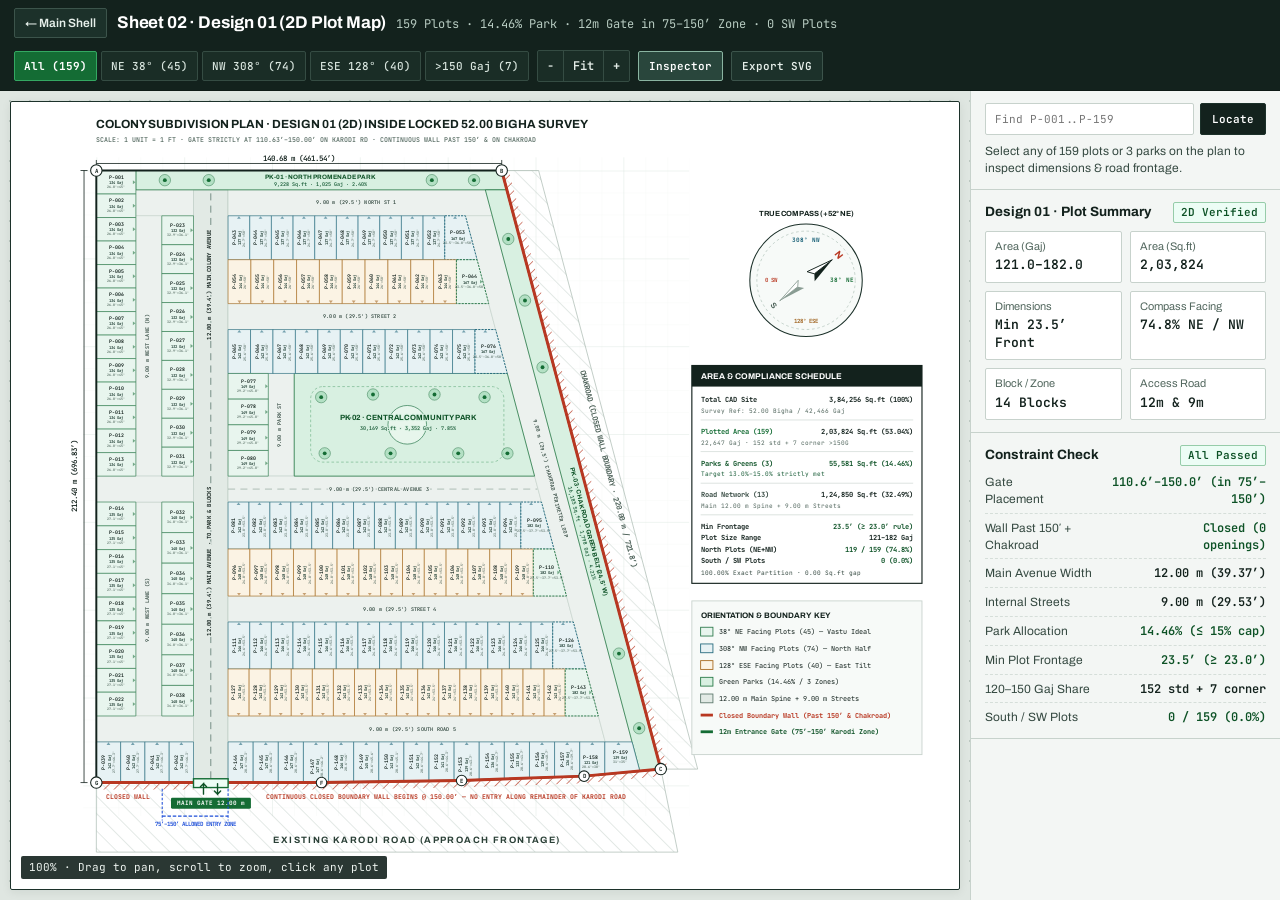
==== 2/index.html @ b7cb6623 "Add Sheet 02 Design 01 (2D Plot Map) at /2/ and dropdown" ====
<!DOCTYPE html>
<html lang="en">
<head>
  <meta charset="UTF-8" />
  <meta name="viewport" content="width=device-width, initial-scale=1.0" />
  <title>Sheet 02 · Design 01 (2D Plot Subdivision) — 52.00 Bigha Colony</title>
  <link rel="preconnect" href="https://fonts.googleapis.com" />
  <link rel="preconnect" href="https://fonts.gstatic.com" crossorigin />
  <link href="https://fonts.googleapis.com/css2?family=Archivo:wght@500;600;700&family=JetBrains+Mono:wght@400;500;600;700&display=swap" rel="stylesheet" />
  <style>
    :root {
      --bg-canvas: #dfe6e1;
      --bg-sheet: #ffffff;
      --bg-panel: #f3f6f4;
      --bg-header: #13221d;
      --bg-header-2: #1c312a;
      --ink-primary: #13221d;
      --ink-secondary: #354941;
      --ink-muted: #52675e;
      --border-hairline: #c7d2cc;
      --border-ink: #1c312a;
      --accent-green: #146c34;
      --accent-green-ink: #0d5226;
      --accent-green-bg: #ecfdf5;
      --accent-nw: #155e75;
      --accent-nw-bg: #e7f3f5;
      --accent-ese: #9a5a13;
      --accent-ese-bg: #fbf3e4;
      --accent-wall: #b83721;
      --accent-wall-bg: #fcf1ee;
      --accent-blue: #1d4ed8;
      --font-ui: 'Archivo', -apple-system, BlinkMacSystemFont, sans-serif;
      --font-mono: 'JetBrains Mono', ui-monospace, monospace;
      --radius: 2px;
    }

    *, *::before, *::after { box-sizing: border-box; }

    html, body {
      margin: 0;
      padding: 0;
      height: 100%;
      background-color: var(--bg-canvas);
      color: var(--ink-primary);
      font-family: var(--font-ui);
      font-size: 14px;
      line-height: 1.4;
      -webkit-font-smoothing: antialiased;
    }

    ::selection {
      background: #cfe8d8;
      color: var(--ink-primary);
    }

    :focus-visible {
      outline: 2px solid var(--accent-green);
      outline-offset: 2px;
    }

    .app-shell {
      display: flex;
      flex-direction: column;
      height: 100vh;
      width: 100%;
      overflow: hidden;
    }

    /* Standalone Top Toolbar */
    .cad-topbar {
      background-color: var(--bg-header);
      color: #f4f7f5;
      border-bottom: 1px solid #0e1a16;
      padding: 8px 14px;
      display: flex;
      align-items: center;
      justify-content: space-between;
      gap: 12px;
      flex-wrap: wrap;
      flex-shrink: 0;
    }

    .topbar-left {
      display: flex;
      align-items: center;
      gap: 10px;
      flex-wrap: wrap;
    }

    .back-link {
      display: inline-flex;
      align-items: center;
      gap: 6px;
      height: 30px;
      padding: 0 10px;
      background: var(--bg-header-2);
      border: 1px solid #3c544b;
      border-radius: var(--radius);
      color: #e6efea;
      font-size: 12px;
      font-weight: 600;
      text-decoration: none;
      white-space: nowrap;
    }
    .back-link:hover { background: #264037; border-color: #6b8e7e; }

    body.is-embedded .back-link,
    body.is-embedded .sheet-title-wrap {
      display: none;
    }

    .sheet-title-wrap {
      display: flex;
      align-items: baseline;
      gap: 10px;
      flex-wrap: wrap;
    }

    .sheet-title {
      margin: 0;
      font-size: 17px;
      font-weight: 700;
      letter-spacing: -0.01em;
      color: #ffffff;
    }

    .sheet-subtitle {
      font-family: var(--font-mono);
      font-size: 12px;
      color: #b7cbc1;
      font-variant-numeric: tabular-nums;
    }

    .topbar-controls {
      display: flex;
      align-items: center;
      gap: 8px;
      flex-wrap: wrap;
    }

    .filter-strip {
      display: flex;
      align-items: center;
      gap: 4px;
      flex-wrap: wrap;
    }

    .flt-btn {
      height: 30px;
      padding: 0 9px;
      border-radius: var(--radius);
      border: 1px solid #354c43;
      background: #1a2d26;
      color: #d7e4dd;
      font-family: var(--font-mono);
      font-size: 11px;
      font-weight: 500;
      cursor: pointer;
      white-space: nowrap;
      font-variant-numeric: tabular-nums;
    }
    .flt-btn:hover { background: #243b33; border-color: #5e7e71; }
    .flt-btn.is-active {
      background: var(--accent-green);
      border-color: #34a862;
      color: #ffffff;
      font-weight: 700;
    }
    .flt-btn[data-filter="ese"].is-active {
      background: #9a5a13;
      border-color: #d9822b;
    }
    .flt-btn[data-filter="nw"].is-active {
      background: #155e75;
      border-color: #318ba8;
    }

    .zoom-group {
      display: inline-flex;
      align-items: center;
      border: 1px solid #354c43;
      border-radius: var(--radius);
      overflow: hidden;
      background: #1a2d26;
    }

    .tool-btn {
      height: 30px;
      padding: 0 9px;
      border: none;
      border-right: 1px solid #354c43;
      background: transparent;
      color: #e4ede8;
      font-family: var(--font-mono);
      font-size: 12px;
      font-weight: 600;
      cursor: pointer;
    }
    .tool-btn:last-child { border-right: none; }
    .tool-btn:hover { background: #264037; }

    .action-btn {
      height: 30px;
      padding: 0 10px;
      border: 1px solid #3c544b;
      border-radius: var(--radius);
      background: var(--bg-header-2);
      color: #e6efea;
      font-family: var(--font-mono);
      font-size: 11px;
      font-weight: 600;
      cursor: pointer;
      white-space: nowrap;
    }
    .action-btn:hover { background: #264037; border-color: #6b8e7e; }
    .action-btn.is-active { background: #29463c; border-color: #8ab4a1; color: #ffffff; }

    /* Workspace: CAD Stage + Inspector */
    .cad-workspace {
      display: flex;
      flex: 1;
      min-height: 0;
      width: 100%;
    }

    .stage-pane {
      flex: 1;
      min-width: 0;
      min-height: 0;
      position: relative;
      background-color: var(--bg-canvas);
      background-image: radial-gradient(#bcc8c1 1px, transparent 1px);
      background-size: 20px 20px;
      padding: 10px;
      display: flex;
      align-items: stretch;
      justify-content: center;
      overflow: hidden;
    }

    .sheet-frame {
      width: 100%;
      height: 100%;
      background-color: var(--bg-sheet);
      border: 1px solid var(--border-ink);
      border-radius: var(--radius);
      box-shadow: 0 2px 10px rgba(19, 34, 29, 0.08);
      position: relative;
      overflow: hidden;
    }

    #cad-svg {
      width: 100%;
      height: 100%;
      display: block;
      cursor: grab;
      user-select: none;
      touch-action: none;
    }
    #cad-svg.is-panning { cursor: grabbing; }

    .zoom-readout {
      position: absolute;
      left: 10px;
      bottom: 10px;
      background: rgba(19, 34, 29, 0.9);
      color: #eef4f0;
      font-family: var(--font-mono);
      font-size: 11px;
      padding: 4px 8px;
      border-radius: var(--radius);
      pointer-events: none;
      font-variant-numeric: tabular-nums;
    }

    /* Inspector Rail */
    .inspector-pane {
      width: 310px;
      flex-shrink: 0;
      background-color: var(--bg-panel);
      border-left: 1px solid var(--border-hairline);
      display: flex;
      flex-direction: column;
      overflow-y: auto;
      scrollbar-width: thin;
      scrollbar-color: #9cb0a5 var(--bg-panel);
    }

    .inspector-pane.is-hidden {
      display: none;
    }

    .insp-section {
      padding: 12px 14px;
      border-bottom: 1px solid var(--border-hairline);
    }

    .insp-heading {
      margin: 0 0 8px 0;
      font-size: 13.5px;
      font-weight: 700;
      color: var(--ink-primary);
      display: flex;
      align-items: center;
      justify-content: space-between;
      gap: 8px;
    }

    .insp-tag {
      font-family: var(--font-mono);
      font-size: 11px;
      font-weight: 600;
      padding: 2px 7px;
      border-radius: var(--radius);
      font-variant-numeric: tabular-nums;
    }
    .insp-tag--ok { background: var(--accent-green-bg); color: var(--accent-green-ink); border: 1px solid #96cca9; }
    .insp-tag--ese { background: var(--accent-ese-bg); color: var(--accent-ese); border: 1px solid #dfc198; }
    .insp-tag--nw { background: var(--accent-nw-bg); color: var(--accent-nw); border: 1px solid #9fc9d4; }

    .search-row {
      display: flex;
      gap: 6px;
    }

    .search-input {
      flex: 1;
      min-width: 0;
      height: 32px;
      padding: 0 9px;
      border: 1px solid var(--border-hairline);
      border-radius: var(--radius);
      background: #ffffff;
      color: var(--ink-primary);
      font-family: var(--font-mono);
      font-size: 11px;
    }

    .search-go {
      height: 32px;
      padding: 0 11px;
      border: 1px solid var(--border-ink);
      border-radius: var(--radius);
      background: var(--bg-header);
      color: #ffffff;
      font-family: var(--font-mono);
      font-size: 11px;
      font-weight: 600;
      cursor: pointer;
    }
    .search-go:hover { background: var(--bg-header-2); }

    .spec-grid {
      display: grid;
      grid-template-columns: 1fr 1fr;
      gap: 8px;
    }

    .spec-cell {
      background: #ffffff;
      border: 1px solid var(--border-hairline);
      border-radius: var(--radius);
      padding: 7px 9px;
    }

    .spec-k {
      font-size: 11px;
      color: var(--ink-muted);
      margin-bottom: 2px;
    }

    .spec-v {
      font-family: var(--font-mono);
      font-size: 13px;
      font-weight: 600;
      color: var(--ink-primary);
      font-variant-numeric: tabular-nums;
    }

    .compliance-list {
      margin: 0;
      padding: 0;
      list-style: none;
      display: flex;
      flex-direction: column;
      gap: 6px;
    }

    .compliance-item {
      display: flex;
      justify-content: space-between;
      align-items: baseline;
      gap: 8px;
      font-size: 12px;
      padding-bottom: 5px;
      border-bottom: 1px dashed #d5ded9;
    }
    .compliance-item:last-child { border-bottom: none; padding-bottom: 0; }

    .comp-k { color: var(--ink-secondary); }
    .comp-v {
      font-family: var(--font-mono);
      font-size: 12px;
      font-weight: 600;
      color: var(--ink-primary);
      text-align: right;
      font-variant-numeric: tabular-nums;
    }
    .comp-v--ok { color: var(--accent-green-ink); }

    .hint-note {
      margin: 8px 0 0 0;
      font-size: 12px;
      color: var(--ink-secondary);
    }

    /* SVG Styles */
    .road-poly--main {
      fill: #e2eae5;
      stroke: #9ab0a5;
      stroke-width: 0.6;
    }
    .road-poly--sub {
      fill: #ecf1ee;
      stroke: #b5c5bc;
      stroke-width: 0.5;
    }
    .road-median {
      stroke: #5c786c;
      stroke-width: 0.9;
      stroke-dasharray: 8 6;
      fill: none;
    }
    .road-lbl {
      font-family: var(--font-mono);
      font-size: 5.8px;
      font-weight: 600;
      fill: #2f463d;
      text-anchor: middle;
      letter-spacing: 0.04em;
      paint-order: stroke;
      stroke: #ecf1ee;
      stroke-width: 3.2px;
      stroke-linejoin: round;
      pointer-events: none;
    }
    .road-lbl--main {
      font-size: 6.4px;
      fill: #13221d;
      font-weight: 700;
      stroke: #e2eae5;
      stroke-width: 3.6px;
    }

    .park-poly {
      fill: #d8f0e1;
      stroke: #247844;
      stroke-width: 0.9;
    }
    .park-walk {
      fill: none;
      stroke: #79b890;
      stroke-width: 0.8;
      stroke-dasharray: 3 2.5;
      pointer-events: none;
    }
    .park-plaza {
      fill: #eef8f1;
      fill-opacity: 0.72;
      stroke: #2d7a4f;
      stroke-width: 0.8;
      pointer-events: none;
    }
    .park-tree-outer {
      fill: #9bd6b1;
      fill-opacity: 0.6;
      stroke: #1f6b3d;
      stroke-width: 0.5;
      pointer-events: none;
    }
    .park-tree-core {
      fill: #146c34;
      pointer-events: none;
    }
    .park-title {
      font-family: var(--font-ui);
      font-size: 7.2px;
      font-weight: 700;
      fill: #0d5226;
      text-anchor: middle;
      paint-order: stroke;
      stroke: #d8f0e1;
      stroke-width: 2.6px;
      stroke-linejoin: round;
      pointer-events: none;
    }
    .park-title--lg { font-size: 8.6px; }
    .park-meta {
      font-family: var(--font-mono);
      font-size: 5.8px;
      font-weight: 600;
      fill: #185c37;
      text-anchor: middle;
      paint-order: stroke;
      stroke: #d8f0e1;
      stroke-width: 2.2px;
      stroke-linejoin: round;
      pointer-events: none;
    }
    .cad-park { cursor: pointer; }
    .cad-park.is-selected .park-poly, .cad-park:hover .park-poly {
      stroke: #0d5226;
      stroke-width: 2.0;
      fill: #cbead6;
    }

    /* Plot Styles by Compass Facing */
    .cad-plot {
      cursor: pointer;
      transition: opacity 0.14s ease;
    }
    .cad-plot.is-dimmed {
      opacity: 0.14;
    }
    .plot-poly {
      stroke-width: 0.7;
    }
    .plot-face--ne .plot-poly {
      fill: #e8f5ee;
      stroke: #2c7a4b;
    }
    .plot-face--nw .plot-poly {
      fill: #e7f2f4;
      stroke: #246a7d;
    }
    .plot-face--ese .plot-poly {
      fill: #fbf3e4;
      stroke: #a6691e;
    }
    .cad-plot.is-oversized .plot-poly {
      stroke-width: 1.1;
      stroke-dasharray: 2.5 1.2;
    }
    .plot-front-chevron {
      opacity: 0.55;
      pointer-events: none;
    }
    .plot-face--ne .plot-front-chevron { fill: #146c34; }
    .plot-face--nw .plot-front-chevron { fill: #155e75; }
    .plot-face--ese .plot-front-chevron { fill: #9a5a13; }

    .cad-plot:hover .plot-poly {
      stroke-width: 1.8;
      filter: brightness(0.95);
    }
    .cad-plot.is-selected .plot-poly {
      stroke: #13221d;
      stroke-width: 2.4;
      stroke-dasharray: none;
      fill: #d2ece0;
    }
    .plot-face--ese.is-selected .plot-poly { fill: #f5dfb8; }
    .plot-face--nw.is-selected .plot-poly { fill: #cde6ec; }

    .plot-lbl { pointer-events: none; }
    .pl-id {
      font-family: var(--font-mono);
      font-size: 5.5px;
      font-weight: 700;
      fill: #13221d;
      text-anchor: middle;
    }
    .pl-gaj {
      font-family: var(--font-mono);
      font-size: 4.5px;
      font-weight: 600;
      fill: #1d3c31;
      text-anchor: middle;
    }
    .pl-dim {
      font-family: var(--font-mono);
      font-size: 3.7px;
      font-weight: 500;
      fill: #475f55;
      text-anchor: middle;
    }

    /* Outer Boundary & Walls */
    .outer-boundary-line {
      fill: none;
      stroke: #13221d;
      stroke-width: 2.2;
      pointer-events: none;
    }
    .wall-barrier {
      fill: none;
      stroke: var(--accent-wall);
      stroke-width: 3.4;
      pointer-events: none;
    }
    .wall-hatch-band {
      fill: url(#closed-wall-hatch);
      opacity: 0.85;
      pointer-events: none;
    }
    .gate-threshold {
      fill: #ecfdf5;
      stroke: #146c34;
      stroke-width: 1.6;
    }

    .dim-txt {
      font-family: var(--font-mono);
      font-size: 8.5px;
      font-weight: 600;
      fill: #13221d;
      text-anchor: middle;
    }
    .wall-txt {
      font-family: var(--font-mono);
      font-size: 7.4px;
      font-weight: 700;
      fill: #b83721;
      text-anchor: middle;
    }
    .gate-txt {
      font-family: var(--font-mono);
      font-size: 7.6px;
      font-weight: 700;
      fill: #0d5226;
      text-anchor: middle;
    }
    .zone-txt {
      font-family: var(--font-mono);
      font-size: 6.6px;
      font-weight: 700;
      fill: #1d4ed8;
      text-anchor: middle;
    }
    .corner-pin-circle { fill: #ffffff; stroke: #13221d; stroke-width: 1.2; }
    .corner-pin-txt {
      font-family: var(--font-mono);
      font-size: 6.5px;
      font-weight: 700;
      fill: #13221d;
      text-anchor: middle;
      dominant-baseline: central;
    }

    /* Responsive Mobile Layout */
    @media (max-width: 920px) {
      .cad-workspace { flex-direction: column; }
      .stage-pane { min-height: 54vh; }
      .inspector-pane {
        width: 100%;
        max-height: 36vh;
        border-left: none;
        border-top: 1px solid var(--border-hairline);
      }
      .sheet-subtitle { display: none; }
    }
  </style>
</head>
<body>
  <div class="app-shell">
    <header class="cad-topbar">
      <div class="topbar-left">
        <a class="back-link" href="../">&larr; Main Shell</a>
        <div class="sheet-title-wrap">
          <h1 class="sheet-title">Sheet 02 &middot; Design 01 (2D Plot Map)</h1>
          <span class="sheet-subtitle">159 Plots &middot; 14.46% Park &middot; 12m Gate in 75&ndash;150&prime; Zone &middot; 0 SW Plots</span>
        </div>
      </div>

      <div class="topbar-controls">
        <div class="filter-strip" role="group" aria-label="Plot orientation filters">
          <button type="button" class="flt-btn is-active" data-filter="all">All (159)</button>
          <button type="button" class="flt-btn" data-filter="ne">NE 38&deg; (45)</button>
          <button type="button" class="flt-btn" data-filter="nw">NW 308&deg; (74)</button>
          <button type="button" class="flt-btn" data-filter="ese">ESE 128&deg; (40)</button>
          <button type="button" class="flt-btn" data-filter="oversized">&gt;150 Gaj (7)</button>
        </div>

        <div class="zoom-group" role="group" aria-label="Drawing zoom controls">
          <button type="button" class="tool-btn" id="zoom-out-btn" title="Zoom out">&minus;</button>
          <button type="button" class="tool-btn" id="zoom-fit-btn" title="Fit whole sheet">Fit</button>
          <button type="button" class="tool-btn" id="zoom-in-btn" title="Zoom in">+</button>
        </div>

        <button type="button" class="action-btn is-active" id="toggle-inspector-btn">Inspector</button>
        <button type="button" class="action-btn" id="export-svg-btn">Export SVG</button>
      </div>
    </header>

    <div class="cad-workspace">
      <div class="stage-pane">
        <div class="sheet-frame">
          <svg id="cad-svg" xmlns="http://www.w3.org/2000/svg" viewBox="-75 -78 1035 896" preserveAspectRatio="xMidYMid meet">
            <defs>
              <pattern id="minor-grid" width="25" height="25" patternUnits="userSpaceOnUse">
                <path d="M 25 0 L 0 0 0 25" fill="none" stroke="#e9efec" stroke-width="0.4" />
              </pattern>
              <pattern id="major-grid" width="100" height="100" patternUnits="userSpaceOnUse">
                <rect width="100" height="100" fill="url(#minor-grid)" />
                <path d="M 100 0 L 0 0 0 100" fill="none" stroke="#d5e0da" stroke-width="0.7" />
              </pattern>
              <pattern id="closed-wall-hatch" width="8" height="8" patternTransform="rotate(45 0 0)" patternUnits="userSpaceOnUse">
                <line x1="0" y1="0" x2="0" y2="8" stroke="#b83721" stroke-width="1.6" />
              </pattern>
              <pattern id="road-hatch" width="14" height="14" patternTransform="rotate(-45 0 0)" patternUnits="userSpaceOnUse">
                <line x1="0" y1="0" x2="0" y2="14" stroke="#cbd5cf" stroke-width="1.2" />
              </pattern>
            </defs>

            <!-- Architectural Rag Grid -->
            <rect x="-75" y="-78" width="1035" height="896" fill="#ffffff" />
            <rect x="-15" y="-15" width="690" height="750" fill="url(#major-grid)" />

            <!-- Sheet Header Banner inside CAD paper -->
            <g id="sheet-banner">
              <text x="0" y="-48" font-family="Archivo, sans-serif" font-size="13.5" font-weight="700" fill="#13221d">COLONY SUBDIVISION PLAN &middot; DESIGN 01 (2D) INSIDE LOCKED 52.00 BIGHA SURVEY</text>
              <text x="0" y="-33" font-family="JetBrains Mono, monospace" font-size="7.5" font-weight="500" fill="#52675e">SCALE: 1 UNIT = 1 FT &middot; GATE STRICTLY AT 110.63&prime;&ndash;150.00&prime; ON KARODI RD &middot; CONTINUOUS WALL PAST 150&prime; &amp; ON CHAKROAD</text>
            </g>

            <!-- External Context: Chakroad (East 220m) & Karodi Road (Bottom) -->
            <g id="external-roads">
              <polygon points="461.54,0 503.54,0 684.65,681.50 642.65,681.50" fill="url(#road-hatch)" stroke="#9eb0a6" stroke-width="0.7" />
              <text x="580" y="340" font-family="JetBrains Mono, monospace" font-size="8.5" font-weight="700" fill="#475c53" transform="rotate(75.1 580 340)" text-anchor="middle">CHAKROAD (CLOSED WALL BOUNDARY · 220.00 m / 721.8&prime;)</text>

              <polygon points="0,696.83 256.38,696.83 415.88,694.50 555.29,689.50 642.65,681.50 662.0,776.0 0,776.0" fill="url(#road-hatch)" stroke="#9eb0a6" stroke-width="0.7" />
              <text x="365" y="766" font-family="Archivo, sans-serif" font-size="10.5" font-weight="700" fill="#2b4037" text-anchor="middle" letter-spacing="1.6">EXISTING KARODI ROAD (APPROACH FRONTAGE)</text>
            </g>

            <!-- Site Fill Base -->
            <polygon points="0,0 461.54,0 642.65,681.50 555.29,689.50 415.88,694.50 256.38,696.83 0,696.83" fill="#f7faf8" />

            <!-- Internal Roads (12.00m Main Spine + 9.00m Streets) -->
            <g id="internal-roads">
              <polygon points="110.63,22.00 150.00,22.00 150.00,696.83 110.63,696.83" class="road-poly road-poly--main" data-road-id="RD-MAIN"/>
        <polygon points="45.00,22.00 110.63,22.00 110.63,51.53 45.00,51.53" class="road-poly road-poly--sub" data-road-id="RD-S1W"/>
        <polygon points="150.00,22.00 442.89,22.00 450.73,51.53 150.00,51.53" class="road-poly road-poly--sub" data-road-id="RD-S1E"/>
        <polygon points="45.00,51.53 74.53,51.53 74.53,347.94 45.00,347.94" class="road-poly road-poly--sub" data-road-id="RD-WN"/>
        <polygon points="45.00,377.47 74.53,377.47 74.53,621.00 45.00,621.00" class="road-poly road-poly--sub" data-road-id="RD-WS"/>
        <polygon points="0.00,347.94 110.63,347.94 110.63,377.47 0.00,377.47" class="road-poly road-poly--sub" data-road-id="RD-S3W"/>
        <polygon points="0.00,621.00 110.63,621.00 110.63,650.53 0.00,650.53" class="road-poly road-poly--sub" data-road-id="RD-S5W"/>
        <polygon points="150.00,151.53 446.76,151.53 454.60,181.06 150.00,181.06" class="road-poly road-poly--sub" data-road-id="RD-S2"/>
        <polygon points="195.80,231.06 225.33,231.06 225.33,347.94 195.80,347.94" class="road-poly road-poly--sub" data-road-id="RD-PKW"/>
        <polygon points="150.00,347.94 498.95,347.94 506.80,377.47 150.00,377.47" class="road-poly road-poly--sub" data-road-id="RD-S3E"/>
        <polygon points="150.00,484.47 535.24,484.47 543.08,514.00 150.00,514.00" class="road-poly road-poly--sub" data-road-id="RD-S4"/>
        <polygon points="150.00,621.00 571.52,621.00 579.37,650.53 150.00,650.53" class="road-poly road-poly--sub" data-road-id="RD-S5E"/>
        <polygon points="420.18,51.53 450.73,51.53 609.92,650.53 579.37,650.53" class="road-poly road-poly--sub" data-road-id="RD-LOOP"/>
              <line x1="130.31" y1="26" x2="130.31" y2="695" class="road-median" />
              <line x1="150" y1="362.7" x2="502" y2="362.7" class="road-median" stroke-opacity="0.55" />
              <text x="130.3" y="130.0" class="road-lbl road-lbl--main" transform="rotate(-90 130.3 130.0)">12.00 m (39.4') MAIN COLONY AVENUE</text>
        <text x="130.3" y="445.0" class="road-lbl road-lbl--main" transform="rotate(-90 130.3 445.0)">12.00 m (39.4') MAIN AVENUE · TO PARK & BLOCKS</text>
        <text x="296.0" y="38.6" class="road-lbl ">9.00 m (29.5') NORTH ST 1</text>
        <text x="300.0" y="168.1" class="road-lbl ">9.00 m (29.5') STREET 2</text>
        <text x="322.0" y="364.6" class="road-lbl ">9.00 m (29.5') CENTRAL AVENUE 3</text>
        <text x="345.0" y="501.1" class="road-lbl ">9.00 m (29.5') STREET 4</text>
        <text x="360.0" y="637.6" class="road-lbl ">9.00 m (29.5') SOUTH ROAD 5</text>
        <text x="59.8" y="200.0" class="road-lbl " transform="rotate(-90 59.8 200.0)">9.00 m WEST LANE (N)</text>
        <text x="59.8" y="500.0" class="road-lbl " transform="rotate(-90 59.8 500.0)">9.00 m WEST LANE (S)</text>
        <text x="210.6" y="289.5" class="road-lbl " transform="rotate(-90 210.6 289.5)">9.00 m PARK ST</text>
        <text x="515.0" y="351.0" class="road-lbl " transform="rotate(75.1 515.0 351.0)">9.00 m (29.5') CHAKROAD PERIMETER LOOP</text>
            </g>

            <!-- Green Parks (14.46% strictly inside 13-15%) -->
            <g id="parks-layer">
              <g class="cad-park" data-kind="park" data-id="PK-01" tabindex="0"><polygon points="45.00,0.00 461.54,0.00 467.39,22.00 45.00,22.00" class="park-poly"/><circle cx="78" cy="11" r="6.5" class="park-tree-outer"/><circle cx="78" cy="11" r="2.2" class="park-tree-core"/><circle cx="128" cy="11" r="6.5" class="park-tree-outer"/><circle cx="128" cy="11" r="2.2" class="park-tree-core"/><circle cx="382" cy="11" r="6.5" class="park-tree-outer"/><circle cx="382" cy="11" r="2.2" class="park-tree-core"/><circle cx="430" cy="11" r="6.5" class="park-tree-outer"/><circle cx="430" cy="11" r="2.2" class="park-tree-core"/><text x="254.73" y="9.80" class="park-title">PK-01 · NORTH PROMENADE PARK</text><text x="254.73" y="17.40" class="park-meta">9,228 Sq.ft · 1,025 Gaj · 2.40%</text></g>
        <g class="cad-park" data-kind="park" data-id="PK-02" tabindex="0"><polygon points="225.33,231.06 467.89,231.06 498.95,347.94 225.33,347.94" class="park-poly"/><rect x="244" y="246" width="220" height="86" rx="14" class="park-walk"/><circle cx="354" cy="289.5" r="22" class="park-plaza"/><circle cx="256" cy="258" r="6.5" class="park-tree-outer"/><circle cx="256" cy="258" r="2.2" class="park-tree-core"/><circle cx="315" cy="255" r="6.5" class="park-tree-outer"/><circle cx="315" cy="255" r="2.2" class="park-tree-core"/><circle cx="385" cy="255" r="6.5" class="park-tree-outer"/><circle cx="385" cy="255" r="2.2" class="park-tree-core"/><circle cx="442" cy="258" r="6.5" class="park-tree-outer"/><circle cx="442" cy="258" r="2.2" class="park-tree-core"/><circle cx="260" cy="322" r="6.5" class="park-tree-outer"/><circle cx="260" cy="322" r="2.2" class="park-tree-core"/><circle cx="335" cy="322" r="6.5" class="park-tree-outer"/><circle cx="335" cy="322" r="2.2" class="park-tree-core"/><circle cx="412" cy="322" r="6.5" class="park-tree-outer"/><circle cx="412" cy="322" r="2.2" class="park-tree-core"/><circle cx="468" cy="322" r="6.5" class="park-tree-outer"/><circle cx="468" cy="322" r="2.2" class="park-tree-core"/><text x="354.38" y="283.50" class="park-title park-title--lg">PK-02 · CENTRAL COMMUNITY PARK</text><text x="354.38" y="295.00" class="park-meta">30,169 Sq.ft · 3,352 Gaj · 7.85%</text></g>
        <g class="cad-park" data-kind="park" data-id="PK-03" tabindex="0"><polygon points="442.89,22.00 467.39,22.00 642.65,681.50 618.73,683.69 609.92,650.53" class="park-poly"/><circle cx="469" cy="78" r="6.5" class="park-tree-outer"/><circle cx="469" cy="78" r="2.2" class="park-tree-core"/><circle cx="488" cy="148" r="6.5" class="park-tree-outer"/><circle cx="488" cy="148" r="2.2" class="park-tree-core"/><circle cx="508" cy="224" r="6.5" class="park-tree-outer"/><circle cx="508" cy="224" r="2.2" class="park-tree-core"/><circle cx="595" cy="550" r="6.5" class="park-tree-outer"/><circle cx="595" cy="550" r="2.2" class="park-tree-core"/><circle cx="618" cy="635" r="6.5" class="park-tree-outer"/><circle cx="618" cy="635" r="2.2" class="park-tree-core"/><g transform="rotate(75.1 556.31 411.94)"><text x="556.31" y="409.94" class="park-title">PK-03 · CHAKROAD GREEN BELT (24.5' W)</text><text x="556.31" y="417.44" class="park-meta">16,185 Sq.ft · 1,798 Gaj · 4.21%</text></g></g>
            </g>

            <!-- 159 Plotted Residential Units -->
            <g id="plots-layer">
              <g class="cad-plot plot-face--ne" data-id="P-001" data-facing="NE" data-block="W-North" data-gaj="133.82" data-corner="0" data-oversized="0" tabindex="0"><polygon points="0.00,0.00 45.00,0.00 45.00,26.76 0.00,26.76" class="plot-poly"/><polygon points="41.60,11.18 44.50,13.38 41.60,15.58" class="plot-front-chevron"/><g class="plot-lbl"><text x="22.50" y="9.38" class="pl-id">P-001</text><text x="22.50" y="15.58" class="pl-gaj">134 Gaj</text><text x="22.50" y="20.38" class="pl-dim">26.8'×45'</text></g></g>
        <g class="cad-plot plot-face--ne" data-id="P-002" data-facing="NE" data-block="W-North" data-gaj="133.82" data-corner="0" data-oversized="0" tabindex="0"><polygon points="0.00,26.76 45.00,26.76 45.00,53.53 0.00,53.53" class="plot-poly"/><polygon points="41.60,37.95 44.50,40.15 41.60,42.35" class="plot-front-chevron"/><g class="plot-lbl"><text x="22.50" y="36.15" class="pl-id">P-002</text><text x="22.50" y="42.35" class="pl-gaj">134 Gaj</text><text x="22.50" y="47.15" class="pl-dim">26.8'×45'</text></g></g>
        <g class="cad-plot plot-face--ne" data-id="P-003" data-facing="NE" data-block="W-North" data-gaj="133.82" data-corner="0" data-oversized="0" tabindex="0"><polygon points="0.00,53.53 45.00,53.53 45.00,80.29 0.00,80.29" class="plot-poly"/><polygon points="41.60,64.71 44.50,66.91 41.60,69.11" class="plot-front-chevron"/><g class="plot-lbl"><text x="22.50" y="62.91" class="pl-id">P-003</text><text x="22.50" y="69.11" class="pl-gaj">134 Gaj</text><text x="22.50" y="73.91" class="pl-dim">26.8'×45'</text></g></g>
        <g class="cad-plot plot-face--ne" data-id="P-004" data-facing="NE" data-block="W-North" data-gaj="133.82" data-corner="0" data-oversized="0" tabindex="0"><polygon points="0.00,80.29 45.00,80.29 45.00,107.06 0.00,107.06" class="plot-poly"/><polygon points="41.60,91.48 44.50,93.68 41.60,95.88" class="plot-front-chevron"/><g class="plot-lbl"><text x="22.50" y="89.68" class="pl-id">P-004</text><text x="22.50" y="95.88" class="pl-gaj">134 Gaj</text><text x="22.50" y="100.68" class="pl-dim">26.8'×45'</text></g></g>
        <g class="cad-plot plot-face--ne" data-id="P-005" data-facing="NE" data-block="W-North" data-gaj="133.82" data-corner="0" data-oversized="0" tabindex="0"><polygon points="0.00,107.06 45.00,107.06 45.00,133.82 0.00,133.82" class="plot-poly"/><polygon points="41.60,118.24 44.50,120.44 41.60,122.64" class="plot-front-chevron"/><g class="plot-lbl"><text x="22.50" y="116.44" class="pl-id">P-005</text><text x="22.50" y="122.64" class="pl-gaj">134 Gaj</text><text x="22.50" y="127.44" class="pl-dim">26.8'×45'</text></g></g>
        <g class="cad-plot plot-face--ne" data-id="P-006" data-facing="NE" data-block="W-North" data-gaj="133.82" data-corner="0" data-oversized="0" tabindex="0"><polygon points="0.00,133.82 45.00,133.82 45.00,160.59 0.00,160.59" class="plot-poly"/><polygon points="41.60,145.01 44.50,147.21 41.60,149.41" class="plot-front-chevron"/><g class="plot-lbl"><text x="22.50" y="143.21" class="pl-id">P-006</text><text x="22.50" y="149.41" class="pl-gaj">134 Gaj</text><text x="22.50" y="154.21" class="pl-dim">26.8'×45'</text></g></g>
        <g class="cad-plot plot-face--ne" data-id="P-007" data-facing="NE" data-block="W-North" data-gaj="133.82" data-corner="0" data-oversized="0" tabindex="0"><polygon points="0.00,160.59 45.00,160.59 45.00,187.35 0.00,187.35" class="plot-poly"/><polygon points="41.60,171.77 44.50,173.97 41.60,176.17" class="plot-front-chevron"/><g class="plot-lbl"><text x="22.50" y="169.97" class="pl-id">P-007</text><text x="22.50" y="176.17" class="pl-gaj">134 Gaj</text><text x="22.50" y="180.97" class="pl-dim">26.8'×45'</text></g></g>
        <g class="cad-plot plot-face--ne" data-id="P-008" data-facing="NE" data-block="W-North" data-gaj="133.82" data-corner="0" data-oversized="0" tabindex="0"><polygon points="0.00,187.35 45.00,187.35 45.00,214.12 0.00,214.12" class="plot-poly"/><polygon points="41.60,198.54 44.50,200.74 41.60,202.94" class="plot-front-chevron"/><g class="plot-lbl"><text x="22.50" y="196.74" class="pl-id">P-008</text><text x="22.50" y="202.94" class="pl-gaj">134 Gaj</text><text x="22.50" y="207.74" class="pl-dim">26.8'×45'</text></g></g>
        <g class="cad-plot plot-face--ne" data-id="P-009" data-facing="NE" data-block="W-North" data-gaj="133.82" data-corner="0" data-oversized="0" tabindex="0"><polygon points="0.00,214.12 45.00,214.12 45.00,240.88 0.00,240.88" class="plot-poly"/><polygon points="41.60,225.30 44.50,227.50 41.60,229.70" class="plot-front-chevron"/><g class="plot-lbl"><text x="22.50" y="223.50" class="pl-id">P-009</text><text x="22.50" y="229.70" class="pl-gaj">134 Gaj</text><text x="22.50" y="234.50" class="pl-dim">26.8'×45'</text></g></g>
        <g class="cad-plot plot-face--ne" data-id="P-010" data-facing="NE" data-block="W-North" data-gaj="133.82" data-corner="0" data-oversized="0" tabindex="0"><polygon points="0.00,240.88 45.00,240.88 45.00,267.65 0.00,267.65" class="plot-poly"/><polygon points="41.60,252.07 44.50,254.27 41.60,256.47" class="plot-front-chevron"/><g class="plot-lbl"><text x="22.50" y="250.27" class="pl-id">P-010</text><text x="22.50" y="256.47" class="pl-gaj">134 Gaj</text><text x="22.50" y="261.27" class="pl-dim">26.8'×45'</text></g></g>
        <g class="cad-plot plot-face--ne" data-id="P-011" data-facing="NE" data-block="W-North" data-gaj="133.82" data-corner="0" data-oversized="0" tabindex="0"><polygon points="0.00,267.65 45.00,267.65 45.00,294.41 0.00,294.41" class="plot-poly"/><polygon points="41.60,278.83 44.50,281.03 41.60,283.23" class="plot-front-chevron"/><g class="plot-lbl"><text x="22.50" y="277.03" class="pl-id">P-011</text><text x="22.50" y="283.23" class="pl-gaj">134 Gaj</text><text x="22.50" y="288.03" class="pl-dim">26.8'×45'</text></g></g>
        <g class="cad-plot plot-face--ne" data-id="P-012" data-facing="NE" data-block="W-North" data-gaj="133.82" data-corner="0" data-oversized="0" tabindex="0"><polygon points="0.00,294.41 45.00,294.41 45.00,321.18 0.00,321.18" class="plot-poly"/><polygon points="41.60,305.60 44.50,307.80 41.60,310.00" class="plot-front-chevron"/><g class="plot-lbl"><text x="22.50" y="303.80" class="pl-id">P-012</text><text x="22.50" y="310.00" class="pl-gaj">134 Gaj</text><text x="22.50" y="314.80" class="pl-dim">26.8'×45'</text></g></g>
        <g class="cad-plot plot-face--ne" data-id="P-013" data-facing="NE" data-block="W-North" data-gaj="133.82" data-corner="0" data-oversized="0" tabindex="0"><polygon points="0.00,321.18 45.00,321.18 45.00,347.94 0.00,347.94" class="plot-poly"/><polygon points="41.60,332.36 44.50,334.56 41.60,336.76" class="plot-front-chevron"/><g class="plot-lbl"><text x="22.50" y="330.56" class="pl-id">P-013</text><text x="22.50" y="336.76" class="pl-gaj">134 Gaj</text><text x="22.50" y="341.56" class="pl-dim">26.8'×45'</text></g></g>
        <g class="cad-plot plot-face--ne" data-id="P-014" data-facing="NE" data-block="W-South" data-gaj="135.29" data-corner="0" data-oversized="0" tabindex="0"><polygon points="0.00,377.47 45.00,377.47 45.00,404.53 0.00,404.53" class="plot-poly"/><polygon points="41.60,388.80 44.50,391.00 41.60,393.20" class="plot-front-chevron"/><g class="plot-lbl"><text x="22.50" y="387.00" class="pl-id">P-014</text><text x="22.50" y="393.20" class="pl-gaj">135 Gaj</text><text x="22.50" y="398.00" class="pl-dim">27.1'×45'</text></g></g>
        <g class="cad-plot plot-face--ne" data-id="P-015" data-facing="NE" data-block="W-South" data-gaj="135.29" data-corner="0" data-oversized="0" tabindex="0"><polygon points="0.00,404.53 45.00,404.53 45.00,431.59 0.00,431.59" class="plot-poly"/><polygon points="41.60,415.86 44.50,418.06 41.60,420.26" class="plot-front-chevron"/><g class="plot-lbl"><text x="22.50" y="414.06" class="pl-id">P-015</text><text x="22.50" y="420.26" class="pl-gaj">135 Gaj</text><text x="22.50" y="425.06" class="pl-dim">27.1'×45'</text></g></g>
        <g class="cad-plot plot-face--ne" data-id="P-016" data-facing="NE" data-block="W-South" data-gaj="135.29" data-corner="0" data-oversized="0" tabindex="0"><polygon points="0.00,431.59 45.00,431.59 45.00,458.65 0.00,458.65" class="plot-poly"/><polygon points="41.60,442.92 44.50,445.12 41.60,447.32" class="plot-front-chevron"/><g class="plot-lbl"><text x="22.50" y="441.12" class="pl-id">P-016</text><text x="22.50" y="447.32" class="pl-gaj">135 Gaj</text><text x="22.50" y="452.12" class="pl-dim">27.1'×45'</text></g></g>
        <g class="cad-plot plot-face--ne" data-id="P-017" data-facing="NE" data-block="W-South" data-gaj="135.29" data-corner="0" data-oversized="0" tabindex="0"><polygon points="0.00,458.65 45.00,458.65 45.00,485.71 0.00,485.71" class="plot-poly"/><polygon points="41.60,469.98 44.50,472.18 41.60,474.38" class="plot-front-chevron"/><g class="plot-lbl"><text x="22.50" y="468.18" class="pl-id">P-017</text><text x="22.50" y="474.38" class="pl-gaj">135 Gaj</text><text x="22.50" y="479.18" class="pl-dim">27.1'×45'</text></g></g>
        <g class="cad-plot plot-face--ne" data-id="P-018" data-facing="NE" data-block="W-South" data-gaj="135.29" data-corner="0" data-oversized="0" tabindex="0"><polygon points="0.00,485.71 45.00,485.71 45.00,512.77 0.00,512.77" class="plot-poly"/><polygon points="41.60,497.04 44.50,499.24 41.60,501.44" class="plot-front-chevron"/><g class="plot-lbl"><text x="22.50" y="495.24" class="pl-id">P-018</text><text x="22.50" y="501.44" class="pl-gaj">135 Gaj</text><text x="22.50" y="506.24" class="pl-dim">27.1'×45'</text></g></g>
        <g class="cad-plot plot-face--ne" data-id="P-019" data-facing="NE" data-block="W-South" data-gaj="135.29" data-corner="0" data-oversized="0" tabindex="0"><polygon points="0.00,512.77 45.00,512.77 45.00,539.82 0.00,539.82" class="plot-poly"/><polygon points="41.60,524.09 44.50,526.29 41.60,528.49" class="plot-front-chevron"/><g class="plot-lbl"><text x="22.50" y="522.29" class="pl-id">P-019</text><text x="22.50" y="528.49" class="pl-gaj">135 Gaj</text><text x="22.50" y="533.29" class="pl-dim">27.1'×45'</text></g></g>
        <g class="cad-plot plot-face--ne" data-id="P-020" data-facing="NE" data-block="W-South" data-gaj="135.29" data-corner="0" data-oversized="0" tabindex="0"><polygon points="0.00,539.82 45.00,539.82 45.00,566.88 0.00,566.88" class="plot-poly"/><polygon points="41.60,551.15 44.50,553.35 41.60,555.55" class="plot-front-chevron"/><g class="plot-lbl"><text x="22.50" y="549.35" class="pl-id">P-020</text><text x="22.50" y="555.55" class="pl-gaj">135 Gaj</text><text x="22.50" y="560.35" class="pl-dim">27.1'×45'</text></g></g>
        <g class="cad-plot plot-face--ne" data-id="P-021" data-facing="NE" data-block="W-South" data-gaj="135.29" data-corner="0" data-oversized="0" tabindex="0"><polygon points="0.00,566.88 45.00,566.88 45.00,593.94 0.00,593.94" class="plot-poly"/><polygon points="41.60,578.21 44.50,580.41 41.60,582.61" class="plot-front-chevron"/><g class="plot-lbl"><text x="22.50" y="576.41" class="pl-id">P-021</text><text x="22.50" y="582.61" class="pl-gaj">135 Gaj</text><text x="22.50" y="587.41" class="pl-dim">27.1'×45'</text></g></g>
        <g class="cad-plot plot-face--ne" data-id="P-022" data-facing="NE" data-block="W-South" data-gaj="135.29" data-corner="0" data-oversized="0" tabindex="0"><polygon points="0.00,593.94 45.00,593.94 45.00,621.00 0.00,621.00" class="plot-poly"/><polygon points="41.60,605.27 44.50,607.47 41.60,609.67" class="plot-front-chevron"/><g class="plot-lbl"><text x="22.50" y="603.47" class="pl-id">P-022</text><text x="22.50" y="609.67" class="pl-gaj">135 Gaj</text><text x="22.50" y="614.47" class="pl-dim">27.1'×45'</text></g></g>
        <g class="cad-plot plot-face--ne" data-id="P-023" data-facing="NE" data-block="A-Spine-N" data-gaj="132.12" data-corner="0" data-oversized="0" tabindex="0"><polygon points="74.53,51.53 110.63,51.53 110.63,84.46 74.53,84.46" class="plot-poly"/><polygon points="107.23,65.80 110.13,68.00 107.23,70.20" class="plot-front-chevron"/><g class="plot-lbl"><text x="92.58" y="64.00" class="pl-id">P-023</text><text x="92.58" y="70.20" class="pl-gaj">132 Gaj</text><text x="92.58" y="75.00" class="pl-dim">32.9'×36.1'</text></g></g>
        <g class="cad-plot plot-face--ne" data-id="P-024" data-facing="NE" data-block="A-Spine-N" data-gaj="132.12" data-corner="0" data-oversized="0" tabindex="0"><polygon points="74.53,84.46 110.63,84.46 110.63,117.40 74.53,117.40" class="plot-poly"/><polygon points="107.23,98.73 110.13,100.93 107.23,103.13" class="plot-front-chevron"/><g class="plot-lbl"><text x="92.58" y="96.93" class="pl-id">P-024</text><text x="92.58" y="103.13" class="pl-gaj">132 Gaj</text><text x="92.58" y="107.93" class="pl-dim">32.9'×36.1'</text></g></g>
        <g class="cad-plot plot-face--ne" data-id="P-025" data-facing="NE" data-block="A-Spine-N" data-gaj="132.12" data-corner="0" data-oversized="0" tabindex="0"><polygon points="74.53,117.40 110.63,117.40 110.63,150.33 74.53,150.33" class="plot-poly"/><polygon points="107.23,131.67 110.13,133.87 107.23,136.07" class="plot-front-chevron"/><g class="plot-lbl"><text x="92.58" y="129.87" class="pl-id">P-025</text><text x="92.58" y="136.07" class="pl-gaj">132 Gaj</text><text x="92.58" y="140.87" class="pl-dim">32.9'×36.1'</text></g></g>
        <g class="cad-plot plot-face--ne" data-id="P-026" data-facing="NE" data-block="A-Spine-N" data-gaj="132.12" data-corner="0" data-oversized="0" tabindex="0"><polygon points="74.53,150.33 110.63,150.33 110.63,183.27 74.53,183.27" class="plot-poly"/><polygon points="107.23,164.60 110.13,166.80 107.23,169.00" class="plot-front-chevron"/><g class="plot-lbl"><text x="92.58" y="162.80" class="pl-id">P-026</text><text x="92.58" y="169.00" class="pl-gaj">132 Gaj</text><text x="92.58" y="173.80" class="pl-dim">32.9'×36.1'</text></g></g>
        <g class="cad-plot plot-face--ne" data-id="P-027" data-facing="NE" data-block="A-Spine-N" data-gaj="132.12" data-corner="0" data-oversized="0" tabindex="0"><polygon points="74.53,183.27 110.63,183.27 110.63,216.20 74.53,216.20" class="plot-poly"/><polygon points="107.23,197.54 110.13,199.74 107.23,201.94" class="plot-front-chevron"/><g class="plot-lbl"><text x="92.58" y="195.74" class="pl-id">P-027</text><text x="92.58" y="201.94" class="pl-gaj">132 Gaj</text><text x="92.58" y="206.74" class="pl-dim">32.9'×36.1'</text></g></g>
        <g class="cad-plot plot-face--ne" data-id="P-028" data-facing="NE" data-block="A-Spine-N" data-gaj="132.12" data-corner="0" data-oversized="0" tabindex="0"><polygon points="74.53,216.20 110.63,216.20 110.63,249.14 74.53,249.14" class="plot-poly"/><polygon points="107.23,230.47 110.13,232.67 107.23,234.87" class="plot-front-chevron"/><g class="plot-lbl"><text x="92.58" y="228.67" class="pl-id">P-028</text><text x="92.58" y="234.87" class="pl-gaj">132 Gaj</text><text x="92.58" y="239.67" class="pl-dim">32.9'×36.1'</text></g></g>
        <g class="cad-plot plot-face--ne" data-id="P-029" data-facing="NE" data-block="A-Spine-N" data-gaj="132.12" data-corner="0" data-oversized="0" tabindex="0"><polygon points="74.53,249.14 110.63,249.14 110.63,282.07 74.53,282.07" class="plot-poly"/><polygon points="107.23,263.41 110.13,265.61 107.23,267.81" class="plot-front-chevron"/><g class="plot-lbl"><text x="92.58" y="261.61" class="pl-id">P-029</text><text x="92.58" y="267.81" class="pl-gaj">132 Gaj</text><text x="92.58" y="272.61" class="pl-dim">32.9'×36.1'</text></g></g>
        <g class="cad-plot plot-face--ne" data-id="P-030" data-facing="NE" data-block="A-Spine-N" data-gaj="132.12" data-corner="0" data-oversized="0" tabindex="0"><polygon points="74.53,282.07 110.63,282.07 110.63,315.01 74.53,315.01" class="plot-poly"/><polygon points="107.23,296.34 110.13,298.54 107.23,300.74" class="plot-front-chevron"/><g class="plot-lbl"><text x="92.58" y="294.54" class="pl-id">P-030</text><text x="92.58" y="300.74" class="pl-gaj">132 Gaj</text><text x="92.58" y="305.54" class="pl-dim">32.9'×36.1'</text></g></g>
        <g class="cad-plot plot-face--ne" data-id="P-031" data-facing="NE" data-block="A-Spine-N" data-gaj="132.12" data-corner="0" data-oversized="0" tabindex="0"><polygon points="74.53,315.01 110.63,315.01 110.63,347.94 74.53,347.94" class="plot-poly"/><polygon points="107.23,329.28 110.13,331.48 107.23,333.68" class="plot-front-chevron"/><g class="plot-lbl"><text x="92.58" y="327.48" class="pl-id">P-031</text><text x="92.58" y="333.68" class="pl-gaj">132 Gaj</text><text x="92.58" y="338.48" class="pl-dim">32.9'×36.1'</text></g></g>
        <g class="cad-plot plot-face--ne" data-id="P-032" data-facing="NE" data-block="A-Spine-S" data-gaj="139.55" data-corner="0" data-oversized="0" tabindex="0"><polygon points="74.53,377.47 110.63,377.47 110.63,412.26 74.53,412.26" class="plot-poly"/><polygon points="107.23,392.67 110.13,394.87 107.23,397.07" class="plot-front-chevron"/><g class="plot-lbl"><text x="92.58" y="390.87" class="pl-id">P-032</text><text x="92.58" y="397.07" class="pl-gaj">140 Gaj</text><text x="92.58" y="401.87" class="pl-dim">34.8'×36.1'</text></g></g>
        <g class="cad-plot plot-face--ne" data-id="P-033" data-facing="NE" data-block="A-Spine-S" data-gaj="139.55" data-corner="0" data-oversized="0" tabindex="0"><polygon points="74.53,412.26 110.63,412.26 110.63,447.05 74.53,447.05" class="plot-poly"/><polygon points="107.23,427.46 110.13,429.66 107.23,431.86" class="plot-front-chevron"/><g class="plot-lbl"><text x="92.58" y="425.66" class="pl-id">P-033</text><text x="92.58" y="431.86" class="pl-gaj">140 Gaj</text><text x="92.58" y="436.66" class="pl-dim">34.8'×36.1'</text></g></g>
        <g class="cad-plot plot-face--ne" data-id="P-034" data-facing="NE" data-block="A-Spine-S" data-gaj="139.55" data-corner="0" data-oversized="0" tabindex="0"><polygon points="74.53,447.05 110.63,447.05 110.63,481.84 74.53,481.84" class="plot-poly"/><polygon points="107.23,462.25 110.13,464.45 107.23,466.65" class="plot-front-chevron"/><g class="plot-lbl"><text x="92.58" y="460.45" class="pl-id">P-034</text><text x="92.58" y="466.65" class="pl-gaj">140 Gaj</text><text x="92.58" y="471.45" class="pl-dim">34.8'×36.1'</text></g></g>
        <g class="cad-plot plot-face--ne" data-id="P-035" data-facing="NE" data-block="A-Spine-S" data-gaj="139.55" data-corner="0" data-oversized="0" tabindex="0"><polygon points="74.53,481.84 110.63,481.84 110.63,516.63 74.53,516.63" class="plot-poly"/><polygon points="107.23,497.04 110.13,499.24 107.23,501.44" class="plot-front-chevron"/><g class="plot-lbl"><text x="92.58" y="495.24" class="pl-id">P-035</text><text x="92.58" y="501.44" class="pl-gaj">140 Gaj</text><text x="92.58" y="506.24" class="pl-dim">34.8'×36.1'</text></g></g>
        <g class="cad-plot plot-face--ne" data-id="P-036" data-facing="NE" data-block="A-Spine-S" data-gaj="139.55" data-corner="0" data-oversized="0" tabindex="0"><polygon points="74.53,516.63 110.63,516.63 110.63,551.42 74.53,551.42" class="plot-poly"/><polygon points="107.23,531.83 110.13,534.03 107.23,536.23" class="plot-front-chevron"/><g class="plot-lbl"><text x="92.58" y="530.03" class="pl-id">P-036</text><text x="92.58" y="536.23" class="pl-gaj">140 Gaj</text><text x="92.58" y="541.03" class="pl-dim">34.8'×36.1'</text></g></g>
        <g class="cad-plot plot-face--ne" data-id="P-037" data-facing="NE" data-block="A-Spine-S" data-gaj="139.55" data-corner="0" data-oversized="0" tabindex="0"><polygon points="74.53,551.42 110.63,551.42 110.63,586.21 74.53,586.21" class="plot-poly"/><polygon points="107.23,566.62 110.13,568.82 107.23,571.02" class="plot-front-chevron"/><g class="plot-lbl"><text x="92.58" y="564.82" class="pl-id">P-037</text><text x="92.58" y="571.02" class="pl-gaj">140 Gaj</text><text x="92.58" y="575.82" class="pl-dim">34.8'×36.1'</text></g></g>
        <g class="cad-plot plot-face--ne" data-id="P-038" data-facing="NE" data-block="A-Spine-S" data-gaj="139.55" data-corner="0" data-oversized="0" tabindex="0"><polygon points="74.53,586.21 110.63,586.21 110.63,621.00 74.53,621.00" class="plot-poly"/><polygon points="107.23,601.41 110.13,603.61 107.23,605.81" class="plot-front-chevron"/><g class="plot-lbl"><text x="92.58" y="599.61" class="pl-id">P-038</text><text x="92.58" y="605.81" class="pl-gaj">140 Gaj</text><text x="92.58" y="610.61" class="pl-dim">34.8'×36.1'</text></g></g>
        <g class="cad-plot plot-face--nw" data-id="P-039" data-facing="NW" data-block="BL-Gate" data-gaj="142.29" data-corner="0" data-oversized="0" tabindex="0"><polygon points="0.00,650.53 27.66,650.53 27.66,696.83 0.00,696.83" class="plot-poly"/><polygon points="11.63,653.93 13.83,651.03 16.03,653.93" class="plot-front-chevron"/><g class="plot-lbl" transform="rotate(-90 13.83 673.68)"><text x="13.83" y="670.08" class="pl-id">P-039</text><text x="13.83" y="676.08" class="pl-gaj">142 Gaj</text><text x="13.83" y="680.88" class="pl-dim">27.7'×46.3'</text></g></g>
        <g class="cad-plot plot-face--nw" data-id="P-040" data-facing="NW" data-block="BL-Gate" data-gaj="142.29" data-corner="0" data-oversized="0" tabindex="0"><polygon points="27.66,650.53 55.31,650.53 55.31,696.83 27.66,696.83" class="plot-poly"/><polygon points="39.29,653.93 41.49,651.03 43.69,653.93" class="plot-front-chevron"/><g class="plot-lbl" transform="rotate(-90 41.49 673.68)"><text x="41.49" y="670.08" class="pl-id">P-040</text><text x="41.49" y="676.08" class="pl-gaj">142 Gaj</text><text x="41.49" y="680.88" class="pl-dim">27.7'×46.3'</text></g></g>
        <g class="cad-plot plot-face--nw" data-id="P-041" data-facing="NW" data-block="BL-Gate" data-gaj="142.29" data-corner="0" data-oversized="0" tabindex="0"><polygon points="55.31,650.53 82.97,650.53 82.97,696.83 55.31,696.83" class="plot-poly"/><polygon points="66.94,653.93 69.14,651.03 71.34,653.93" class="plot-front-chevron"/><g class="plot-lbl" transform="rotate(-90 69.14 673.68)"><text x="69.14" y="670.08" class="pl-id">P-041</text><text x="69.14" y="676.08" class="pl-gaj">142 Gaj</text><text x="69.14" y="680.88" class="pl-dim">27.7'×46.3'</text></g></g>
        <g class="cad-plot plot-face--nw" data-id="P-042" data-facing="NW" data-block="BL-Gate" data-gaj="142.29" data-corner="0" data-oversized="0" tabindex="0"><polygon points="82.97,650.53 110.63,650.53 110.63,696.83 82.97,696.83" class="plot-poly"/><polygon points="94.60,653.93 96.80,651.03 99.00,653.93" class="plot-front-chevron"/><g class="plot-lbl" transform="rotate(-90 96.80 673.68)"><text x="96.80" y="670.08" class="pl-id">P-042</text><text x="96.80" y="676.08" class="pl-gaj">142 Gaj</text><text x="96.80" y="680.88" class="pl-dim">27.7'×46.3'</text></g></g>
        <g class="cad-plot plot-face--nw" data-id="P-043" data-facing="NW" data-block="E1" data-gaj="137.05" data-corner="0" data-oversized="0" tabindex="0"><polygon points="150.00,51.53 174.67,51.53 174.67,101.53 150.00,101.53" class="plot-poly"/><polygon points="160.13,54.93 162.33,52.03 164.53,54.93" class="plot-front-chevron"/><g class="plot-lbl" transform="rotate(-90 162.33 76.53)"><text x="162.33" y="72.93" class="pl-id">P-043</text><text x="162.33" y="78.93" class="pl-gaj">137 Gaj</text><text x="162.33" y="83.73" class="pl-dim">24.7'×50'</text></g></g>
        <g class="cad-plot plot-face--nw" data-id="P-044" data-facing="NW" data-block="E1" data-gaj="137.05" data-corner="0" data-oversized="0" tabindex="0"><polygon points="174.67,51.53 199.34,51.53 199.34,101.53 174.67,101.53" class="plot-poly"/><polygon points="184.80,54.93 187.00,52.03 189.20,54.93" class="plot-front-chevron"/><g class="plot-lbl" transform="rotate(-90 187.00 76.53)"><text x="187.00" y="72.93" class="pl-id">P-044</text><text x="187.00" y="78.93" class="pl-gaj">137 Gaj</text><text x="187.00" y="83.73" class="pl-dim">24.7'×50'</text></g></g>
        <g class="cad-plot plot-face--nw" data-id="P-045" data-facing="NW" data-block="E1" data-gaj="137.05" data-corner="0" data-oversized="0" tabindex="0"><polygon points="199.34,51.53 224.00,51.53 224.00,101.53 199.34,101.53" class="plot-poly"/><polygon points="209.47,54.93 211.67,52.03 213.87,54.93" class="plot-front-chevron"/><g class="plot-lbl" transform="rotate(-90 211.67 76.53)"><text x="211.67" y="72.93" class="pl-id">P-045</text><text x="211.67" y="78.93" class="pl-gaj">137 Gaj</text><text x="211.67" y="83.73" class="pl-dim">24.7'×50'</text></g></g>
        <g class="cad-plot plot-face--nw" data-id="P-046" data-facing="NW" data-block="E1" data-gaj="137.05" data-corner="0" data-oversized="0" tabindex="0"><polygon points="224.00,51.53 248.67,51.53 248.67,101.53 224.00,101.53" class="plot-poly"/><polygon points="234.14,54.93 236.34,52.03 238.54,54.93" class="plot-front-chevron"/><g class="plot-lbl" transform="rotate(-90 236.34 76.53)"><text x="236.34" y="72.93" class="pl-id">P-046</text><text x="236.34" y="78.93" class="pl-gaj">137 Gaj</text><text x="236.34" y="83.73" class="pl-dim">24.7'×50'</text></g></g>
        <g class="cad-plot plot-face--nw" data-id="P-047" data-facing="NW" data-block="E1" data-gaj="137.05" data-corner="0" data-oversized="0" tabindex="0"><polygon points="248.67,51.53 273.34,51.53 273.34,101.53 248.67,101.53" class="plot-poly"/><polygon points="258.81,54.93 261.01,52.03 263.21,54.93" class="plot-front-chevron"/><g class="plot-lbl" transform="rotate(-90 261.01 76.53)"><text x="261.01" y="72.93" class="pl-id">P-047</text><text x="261.01" y="78.93" class="pl-gaj">137 Gaj</text><text x="261.01" y="83.73" class="pl-dim">24.7'×50'</text></g></g>
        <g class="cad-plot plot-face--nw" data-id="P-048" data-facing="NW" data-block="E1" data-gaj="137.05" data-corner="0" data-oversized="0" tabindex="0"><polygon points="273.34,51.53 298.01,51.53 298.01,101.53 273.34,101.53" class="plot-poly"/><polygon points="283.47,54.93 285.67,52.03 287.87,54.93" class="plot-front-chevron"/><g class="plot-lbl" transform="rotate(-90 285.67 76.53)"><text x="285.67" y="72.93" class="pl-id">P-048</text><text x="285.67" y="78.93" class="pl-gaj">137 Gaj</text><text x="285.67" y="83.73" class="pl-dim">24.7'×50'</text></g></g>
        <g class="cad-plot plot-face--nw" data-id="P-049" data-facing="NW" data-block="E1" data-gaj="137.05" data-corner="0" data-oversized="0" tabindex="0"><polygon points="298.01,51.53 322.68,51.53 322.68,101.53 298.01,101.53" class="plot-poly"/><polygon points="308.14,54.93 310.34,52.03 312.54,54.93" class="plot-front-chevron"/><g class="plot-lbl" transform="rotate(-90 310.34 76.53)"><text x="310.34" y="72.93" class="pl-id">P-049</text><text x="310.34" y="78.93" class="pl-gaj">137 Gaj</text><text x="310.34" y="83.73" class="pl-dim">24.7'×50'</text></g></g>
        <g class="cad-plot plot-face--nw" data-id="P-050" data-facing="NW" data-block="E1" data-gaj="137.05" data-corner="0" data-oversized="0" tabindex="0"><polygon points="322.68,51.53 347.34,51.53 347.34,101.53 322.68,101.53" class="plot-poly"/><polygon points="332.81,54.93 335.01,52.03 337.21,54.93" class="plot-front-chevron"/><g class="plot-lbl" transform="rotate(-90 335.01 76.53)"><text x="335.01" y="72.93" class="pl-id">P-050</text><text x="335.01" y="78.93" class="pl-gaj">137 Gaj</text><text x="335.01" y="83.73" class="pl-dim">24.7'×50'</text></g></g>
        <g class="cad-plot plot-face--nw" data-id="P-051" data-facing="NW" data-block="E1" data-gaj="137.05" data-corner="0" data-oversized="0" tabindex="0"><polygon points="347.34,51.53 372.01,51.53 372.01,101.53 347.34,101.53" class="plot-poly"/><polygon points="357.48,54.93 359.68,52.03 361.88,54.93" class="plot-front-chevron"/><g class="plot-lbl" transform="rotate(-90 359.68 76.53)"><text x="359.68" y="72.93" class="pl-id">P-051</text><text x="359.68" y="78.93" class="pl-gaj">137 Gaj</text><text x="359.68" y="83.73" class="pl-dim">24.7'×50'</text></g></g>
        <g class="cad-plot plot-face--nw" data-id="P-052" data-facing="NW" data-block="E1" data-gaj="137.05" data-corner="0" data-oversized="0" tabindex="0"><polygon points="372.01,51.53 396.68,51.53 396.68,101.53 372.01,101.53" class="plot-poly"/><polygon points="382.15,54.93 384.35,52.03 386.55,54.93" class="plot-front-chevron"/><g class="plot-lbl" transform="rotate(-90 384.35 76.53)"><text x="384.35" y="72.93" class="pl-id">P-052</text><text x="384.35" y="78.93" class="pl-gaj">137 Gaj</text><text x="384.35" y="83.73" class="pl-dim">24.7'×50'</text></g></g>
        <g class="cad-plot plot-face--nw is-oversized is-corner" data-id="P-053" data-facing="NW" data-block="E1" data-gaj="167.47" data-corner="1" data-oversized="1" tabindex="0"><polygon points="396.68,51.53 420.18,51.53 433.47,101.53 396.68,101.53" class="plot-poly"/><polygon points="406.23,54.93 408.43,52.03 410.63,54.93" class="plot-front-chevron"/><g class="plot-lbl"><text x="411.75" y="72.53" class="pl-id">P-053</text><text x="411.75" y="78.73" class="pl-gaj">167 Gaj</text><text x="411.75" y="83.53" class="pl-dim">23.5'–36.8'×50'</text></g></g>
        <g class="cad-plot plot-face--ese" data-id="P-054" data-facing="ESE" data-block="E2" data-gaj="144.43" data-corner="0" data-oversized="0" tabindex="0"><polygon points="150.00,101.53 176.00,101.53 176.00,151.53 150.00,151.53" class="plot-poly"/><polygon points="160.80,148.13 163.00,151.03 165.20,148.13" class="plot-front-chevron"/><g class="plot-lbl" transform="rotate(-90 163.00 126.53)"><text x="163.00" y="122.93" class="pl-id">P-054</text><text x="163.00" y="128.93" class="pl-gaj">144 Gaj</text><text x="163.00" y="133.73" class="pl-dim">26'×50'</text></g></g>
        <g class="cad-plot plot-face--ese" data-id="P-055" data-facing="ESE" data-block="E2" data-gaj="144.43" data-corner="0" data-oversized="0" tabindex="0"><polygon points="176.00,101.53 201.99,101.53 201.99,151.53 176.00,151.53" class="plot-poly"/><polygon points="186.80,148.13 189.00,151.03 191.20,148.13" class="plot-front-chevron"/><g class="plot-lbl" transform="rotate(-90 189.00 126.53)"><text x="189.00" y="122.93" class="pl-id">P-055</text><text x="189.00" y="128.93" class="pl-gaj">144 Gaj</text><text x="189.00" y="133.73" class="pl-dim">26'×50'</text></g></g>
        <g class="cad-plot plot-face--ese" data-id="P-056" data-facing="ESE" data-block="E2" data-gaj="144.43" data-corner="0" data-oversized="0" tabindex="0"><polygon points="201.99,101.53 227.99,101.53 227.99,151.53 201.99,151.53" class="plot-poly"/><polygon points="212.79,148.13 214.99,151.03 217.19,148.13" class="plot-front-chevron"/><g class="plot-lbl" transform="rotate(-90 214.99 126.53)"><text x="214.99" y="122.93" class="pl-id">P-056</text><text x="214.99" y="128.93" class="pl-gaj">144 Gaj</text><text x="214.99" y="133.73" class="pl-dim">26'×50'</text></g></g>
        <g class="cad-plot plot-face--ese" data-id="P-057" data-facing="ESE" data-block="E2" data-gaj="144.43" data-corner="0" data-oversized="0" tabindex="0"><polygon points="227.99,101.53 253.99,101.53 253.99,151.53 227.99,151.53" class="plot-poly"/><polygon points="238.79,148.13 240.99,151.03 243.19,148.13" class="plot-front-chevron"/><g class="plot-lbl" transform="rotate(-90 240.99 126.53)"><text x="240.99" y="122.93" class="pl-id">P-057</text><text x="240.99" y="128.93" class="pl-gaj">144 Gaj</text><text x="240.99" y="133.73" class="pl-dim">26'×50'</text></g></g>
        <g class="cad-plot plot-face--ese" data-id="P-058" data-facing="ESE" data-block="E2" data-gaj="144.43" data-corner="0" data-oversized="0" tabindex="0"><polygon points="253.99,101.53 279.98,101.53 279.98,151.53 253.99,151.53" class="plot-poly"/><polygon points="264.79,148.13 266.99,151.03 269.19,148.13" class="plot-front-chevron"/><g class="plot-lbl" transform="rotate(-90 266.99 126.53)"><text x="266.99" y="122.93" class="pl-id">P-058</text><text x="266.99" y="128.93" class="pl-gaj">144 Gaj</text><text x="266.99" y="133.73" class="pl-dim">26'×50'</text></g></g>
        <g class="cad-plot plot-face--ese" data-id="P-059" data-facing="ESE" data-block="E2" data-gaj="144.43" data-corner="0" data-oversized="0" tabindex="0"><polygon points="279.98,101.53 305.98,101.53 305.98,151.53 279.98,151.53" class="plot-poly"/><polygon points="290.78,148.13 292.98,151.03 295.18,148.13" class="plot-front-chevron"/><g class="plot-lbl" transform="rotate(-90 292.98 126.53)"><text x="292.98" y="122.93" class="pl-id">P-059</text><text x="292.98" y="128.93" class="pl-gaj">144 Gaj</text><text x="292.98" y="133.73" class="pl-dim">26'×50'</text></g></g>
        <g class="cad-plot plot-face--ese" data-id="P-060" data-facing="ESE" data-block="E2" data-gaj="144.43" data-corner="0" data-oversized="0" tabindex="0"><polygon points="305.98,101.53 331.98,101.53 331.98,151.53 305.98,151.53" class="plot-poly"/><polygon points="316.78,148.13 318.98,151.03 321.18,148.13" class="plot-front-chevron"/><g class="plot-lbl" transform="rotate(-90 318.98 126.53)"><text x="318.98" y="122.93" class="pl-id">P-060</text><text x="318.98" y="128.93" class="pl-gaj">144 Gaj</text><text x="318.98" y="133.73" class="pl-dim">26'×50'</text></g></g>
        <g class="cad-plot plot-face--ese" data-id="P-061" data-facing="ESE" data-block="E2" data-gaj="144.43" data-corner="0" data-oversized="0" tabindex="0"><polygon points="331.98,101.53 357.97,101.53 357.97,151.53 331.98,151.53" class="plot-poly"/><polygon points="342.78,148.13 344.98,151.03 347.18,148.13" class="plot-front-chevron"/><g class="plot-lbl" transform="rotate(-90 344.98 126.53)"><text x="344.98" y="122.93" class="pl-id">P-061</text><text x="344.98" y="128.93" class="pl-gaj">144 Gaj</text><text x="344.98" y="133.73" class="pl-dim">26'×50'</text></g></g>
        <g class="cad-plot plot-face--ese" data-id="P-062" data-facing="ESE" data-block="E2" data-gaj="144.43" data-corner="0" data-oversized="0" tabindex="0"><polygon points="357.97,101.53 383.97,101.53 383.97,151.53 357.97,151.53" class="plot-poly"/><polygon points="368.77,148.13 370.97,151.03 373.17,148.13" class="plot-front-chevron"/><g class="plot-lbl" transform="rotate(-90 370.97 126.53)"><text x="370.97" y="122.93" class="pl-id">P-062</text><text x="370.97" y="128.93" class="pl-gaj">144 Gaj</text><text x="370.97" y="133.73" class="pl-dim">26'×50'</text></g></g>
        <g class="cad-plot plot-face--ese" data-id="P-063" data-facing="ESE" data-block="E2" data-gaj="144.43" data-corner="0" data-oversized="0" tabindex="0"><polygon points="383.97,101.53 409.97,101.53 409.97,151.53 383.97,151.53" class="plot-poly"/><polygon points="394.77,148.13 396.97,151.03 399.17,148.13" class="plot-front-chevron"/><g class="plot-lbl" transform="rotate(-90 396.97 126.53)"><text x="396.97" y="122.93" class="pl-id">P-063</text><text x="396.97" y="128.93" class="pl-gaj">144 Gaj</text><text x="396.97" y="133.73" class="pl-dim">26'×50'</text></g></g>
        <g class="cad-plot plot-face--ne is-oversized is-corner" data-id="P-064" data-facing="NE" data-block="E2" data-gaj="167.47" data-corner="1" data-oversized="1" tabindex="0"><polygon points="409.97,101.53 433.47,101.53 446.76,151.53 409.97,151.53" class="plot-poly"/><polygon points="436.91,124.33 439.71,126.53 436.91,128.73" class="plot-front-chevron"/><g class="plot-lbl"><text x="425.04" y="122.53" class="pl-id">P-064</text><text x="425.04" y="128.73" class="pl-gaj">167 Gaj</text><text x="425.04" y="133.53" class="pl-dim">23.5'–36.8'×50'</text></g></g>
        <g class="cad-plot plot-face--nw" data-id="P-065" data-facing="NW" data-block="E3" data-gaj="141.97" data-corner="0" data-oversized="0" tabindex="0"><polygon points="150.00,181.06 175.55,181.06 175.55,231.06 150.00,231.06" class="plot-poly"/><polygon points="160.58,184.46 162.78,181.56 164.98,184.46" class="plot-front-chevron"/><g class="plot-lbl" transform="rotate(-90 162.78 206.06)"><text x="162.78" y="202.46" class="pl-id">P-065</text><text x="162.78" y="208.46" class="pl-gaj">142 Gaj</text><text x="162.78" y="213.26" class="pl-dim">25.6'×50'</text></g></g>
        <g class="cad-plot plot-face--nw" data-id="P-066" data-facing="NW" data-block="E3" data-gaj="141.97" data-corner="0" data-oversized="0" tabindex="0"><polygon points="175.55,181.06 201.11,181.06 201.11,231.06 175.55,231.06" class="plot-poly"/><polygon points="186.13,184.46 188.33,181.56 190.53,184.46" class="plot-front-chevron"/><g class="plot-lbl" transform="rotate(-90 188.33 206.06)"><text x="188.33" y="202.46" class="pl-id">P-066</text><text x="188.33" y="208.46" class="pl-gaj">142 Gaj</text><text x="188.33" y="213.26" class="pl-dim">25.6'×50'</text></g></g>
        <g class="cad-plot plot-face--nw" data-id="P-067" data-facing="NW" data-block="E3" data-gaj="141.97" data-corner="0" data-oversized="0" tabindex="0"><polygon points="201.11,181.06 226.66,181.06 226.66,231.06 201.11,231.06" class="plot-poly"/><polygon points="211.69,184.46 213.89,181.56 216.09,184.46" class="plot-front-chevron"/><g class="plot-lbl" transform="rotate(-90 213.89 206.06)"><text x="213.89" y="202.46" class="pl-id">P-067</text><text x="213.89" y="208.46" class="pl-gaj">142 Gaj</text><text x="213.89" y="213.26" class="pl-dim">25.6'×50'</text></g></g>
        <g class="cad-plot plot-face--nw" data-id="P-068" data-facing="NW" data-block="E3" data-gaj="141.97" data-corner="0" data-oversized="0" tabindex="0"><polygon points="226.66,181.06 252.22,181.06 252.22,231.06 226.66,231.06" class="plot-poly"/><polygon points="237.24,184.46 239.44,181.56 241.64,184.46" class="plot-front-chevron"/><g class="plot-lbl" transform="rotate(-90 239.44 206.06)"><text x="239.44" y="202.46" class="pl-id">P-068</text><text x="239.44" y="208.46" class="pl-gaj">142 Gaj</text><text x="239.44" y="213.26" class="pl-dim">25.6'×50'</text></g></g>
        <g class="cad-plot plot-face--nw" data-id="P-069" data-facing="NW" data-block="E3" data-gaj="141.97" data-corner="0" data-oversized="0" tabindex="0"><polygon points="252.22,181.06 277.77,181.06 277.77,231.06 252.22,231.06" class="plot-poly"/><polygon points="262.80,184.46 265.00,181.56 267.20,184.46" class="plot-front-chevron"/><g class="plot-lbl" transform="rotate(-90 265.00 206.06)"><text x="265.00" y="202.46" class="pl-id">P-069</text><text x="265.00" y="208.46" class="pl-gaj">142 Gaj</text><text x="265.00" y="213.26" class="pl-dim">25.6'×50'</text></g></g>
        <g class="cad-plot plot-face--nw" data-id="P-070" data-facing="NW" data-block="E3" data-gaj="141.97" data-corner="0" data-oversized="0" tabindex="0"><polygon points="277.77,181.06 303.33,181.06 303.33,231.06 277.77,231.06" class="plot-poly"/><polygon points="288.35,184.46 290.55,181.56 292.75,184.46" class="plot-front-chevron"/><g class="plot-lbl" transform="rotate(-90 290.55 206.06)"><text x="290.55" y="202.46" class="pl-id">P-070</text><text x="290.55" y="208.46" class="pl-gaj">142 Gaj</text><text x="290.55" y="213.26" class="pl-dim">25.6'×50'</text></g></g>
        <g class="cad-plot plot-face--nw" data-id="P-071" data-facing="NW" data-block="E3" data-gaj="141.97" data-corner="0" data-oversized="0" tabindex="0"><polygon points="303.33,181.06 328.88,181.06 328.88,231.06 303.33,231.06" class="plot-poly"/><polygon points="313.91,184.46 316.11,181.56 318.31,184.46" class="plot-front-chevron"/><g class="plot-lbl" transform="rotate(-90 316.11 206.06)"><text x="316.11" y="202.46" class="pl-id">P-071</text><text x="316.11" y="208.46" class="pl-gaj">142 Gaj</text><text x="316.11" y="213.26" class="pl-dim">25.6'×50'</text></g></g>
        <g class="cad-plot plot-face--nw" data-id="P-072" data-facing="NW" data-block="E3" data-gaj="141.97" data-corner="0" data-oversized="0" tabindex="0"><polygon points="328.88,181.06 354.44,181.06 354.44,231.06 328.88,231.06" class="plot-poly"/><polygon points="339.46,184.46 341.66,181.56 343.86,184.46" class="plot-front-chevron"/><g class="plot-lbl" transform="rotate(-90 341.66 206.06)"><text x="341.66" y="202.46" class="pl-id">P-072</text><text x="341.66" y="208.46" class="pl-gaj">142 Gaj</text><text x="341.66" y="213.26" class="pl-dim">25.6'×50'</text></g></g>
        <g class="cad-plot plot-face--nw" data-id="P-073" data-facing="NW" data-block="E3" data-gaj="141.97" data-corner="0" data-oversized="0" tabindex="0"><polygon points="354.44,181.06 379.99,181.06 379.99,231.06 354.44,231.06" class="plot-poly"/><polygon points="365.02,184.46 367.22,181.56 369.42,184.46" class="plot-front-chevron"/><g class="plot-lbl" transform="rotate(-90 367.22 206.06)"><text x="367.22" y="202.46" class="pl-id">P-073</text><text x="367.22" y="208.46" class="pl-gaj">142 Gaj</text><text x="367.22" y="213.26" class="pl-dim">25.6'×50'</text></g></g>
        <g class="cad-plot plot-face--nw" data-id="P-074" data-facing="NW" data-block="E3" data-gaj="141.97" data-corner="0" data-oversized="0" tabindex="0"><polygon points="379.99,181.06 405.55,181.06 405.55,231.06 379.99,231.06" class="plot-poly"/><polygon points="390.57,184.46 392.77,181.56 394.97,184.46" class="plot-front-chevron"/><g class="plot-lbl" transform="rotate(-90 392.77 206.06)"><text x="392.77" y="202.46" class="pl-id">P-074</text><text x="392.77" y="208.46" class="pl-gaj">142 Gaj</text><text x="392.77" y="213.26" class="pl-dim">25.6'×50'</text></g></g>
        <g class="cad-plot plot-face--nw" data-id="P-075" data-facing="NW" data-block="E3" data-gaj="141.97" data-corner="0" data-oversized="0" tabindex="0"><polygon points="405.55,181.06 431.10,181.06 431.10,231.06 405.55,231.06" class="plot-poly"/><polygon points="416.13,184.46 418.33,181.56 420.53,184.46" class="plot-front-chevron"/><g class="plot-lbl" transform="rotate(-90 418.33 206.06)"><text x="418.33" y="202.46" class="pl-id">P-075</text><text x="418.33" y="208.46" class="pl-gaj">142 Gaj</text><text x="418.33" y="213.26" class="pl-dim">25.6'×50'</text></g></g>
        <g class="cad-plot plot-face--nw is-oversized is-corner" data-id="P-076" data-facing="NW" data-block="E3" data-gaj="167.47" data-corner="1" data-oversized="1" tabindex="0"><polygon points="431.10,181.06 454.60,181.06 467.89,231.06 431.10,231.06" class="plot-poly"/><polygon points="440.65,184.46 442.85,181.56 445.05,184.46" class="plot-front-chevron"/><g class="plot-lbl"><text x="446.18" y="202.06" class="pl-id">P-076</text><text x="446.18" y="208.26" class="pl-gaj">167 Gaj</text><text x="446.18" y="213.06" class="pl-dim">23.5'–36.8'×50'</text></g></g>
        <g class="cad-plot plot-face--ne" data-id="P-077" data-facing="NE" data-block="CP-West" data-gaj="148.71" data-corner="0" data-oversized="0" tabindex="0"><polygon points="150.00,231.06 195.80,231.06 195.80,260.28 150.00,260.28" class="plot-poly"/><polygon points="192.40,243.47 195.30,245.67 192.40,247.87" class="plot-front-chevron"/><g class="plot-lbl"><text x="172.90" y="241.67" class="pl-id">P-077</text><text x="172.90" y="247.87" class="pl-gaj">149 Gaj</text><text x="172.90" y="252.67" class="pl-dim">29.2'×45.8'</text></g></g>
        <g class="cad-plot plot-face--ne" data-id="P-078" data-facing="NE" data-block="CP-West" data-gaj="148.71" data-corner="0" data-oversized="0" tabindex="0"><polygon points="150.00,260.28 195.80,260.28 195.80,289.50 150.00,289.50" class="plot-poly"/><polygon points="192.40,272.69 195.30,274.89 192.40,277.09" class="plot-front-chevron"/><g class="plot-lbl"><text x="172.90" y="270.89" class="pl-id">P-078</text><text x="172.90" y="277.09" class="pl-gaj">149 Gaj</text><text x="172.90" y="281.89" class="pl-dim">29.2'×45.8'</text></g></g>
        <g class="cad-plot plot-face--ne" data-id="P-079" data-facing="NE" data-block="CP-West" data-gaj="148.71" data-corner="0" data-oversized="0" tabindex="0"><polygon points="150.00,289.50 195.80,289.50 195.80,318.72 150.00,318.72" class="plot-poly"/><polygon points="192.40,301.91 195.30,304.11 192.40,306.31" class="plot-front-chevron"/><g class="plot-lbl"><text x="172.90" y="300.11" class="pl-id">P-079</text><text x="172.90" y="306.31" class="pl-gaj">149 Gaj</text><text x="172.90" y="311.11" class="pl-dim">29.2'×45.8'</text></g></g>
        <g class="cad-plot plot-face--ne" data-id="P-080" data-facing="NE" data-block="CP-West" data-gaj="148.71" data-corner="0" data-oversized="0" tabindex="0"><polygon points="150.00,318.72 195.80,318.72 195.80,347.94 150.00,347.94" class="plot-poly"/><polygon points="192.40,331.13 195.30,333.33 192.40,335.53" class="plot-front-chevron"/><g class="plot-lbl"><text x="172.90" y="329.33" class="pl-id">P-080</text><text x="172.90" y="335.53" class="pl-gaj">149 Gaj</text><text x="172.90" y="340.33" class="pl-dim">29.2'×45.8'</text></g></g>
        <g class="cad-plot plot-face--nw" data-id="P-081" data-facing="NW" data-block="E4" data-gaj="141.52" data-corner="0" data-oversized="0" tabindex="0"><polygon points="150.00,377.47 173.81,377.47 173.81,430.97 150.00,430.97" class="plot-poly"/><polygon points="159.70,380.87 161.90,377.97 164.10,380.87" class="plot-front-chevron"/><g class="plot-lbl" transform="rotate(-90 161.90 404.22)"><text x="161.90" y="400.62" class="pl-id">P-081</text><text x="161.90" y="406.62" class="pl-gaj">142 Gaj</text><text x="161.90" y="411.42" class="pl-dim">23.8'×53.5'</text></g></g>
        <g class="cad-plot plot-face--nw" data-id="P-082" data-facing="NW" data-block="E4" data-gaj="141.52" data-corner="0" data-oversized="0" tabindex="0"><polygon points="173.81,377.47 197.61,377.47 197.61,430.97 173.81,430.97" class="plot-poly"/><polygon points="183.51,380.87 185.71,377.97 187.91,380.87" class="plot-front-chevron"/><g class="plot-lbl" transform="rotate(-90 185.71 404.22)"><text x="185.71" y="400.62" class="pl-id">P-082</text><text x="185.71" y="406.62" class="pl-gaj">142 Gaj</text><text x="185.71" y="411.42" class="pl-dim">23.8'×53.5'</text></g></g>
        <g class="cad-plot plot-face--nw" data-id="P-083" data-facing="NW" data-block="E4" data-gaj="141.52" data-corner="0" data-oversized="0" tabindex="0"><polygon points="197.61,377.47 221.42,377.47 221.42,430.97 197.61,430.97" class="plot-poly"/><polygon points="207.32,380.87 209.52,377.97 211.72,380.87" class="plot-front-chevron"/><g class="plot-lbl" transform="rotate(-90 209.52 404.22)"><text x="209.52" y="400.62" class="pl-id">P-083</text><text x="209.52" y="406.62" class="pl-gaj">142 Gaj</text><text x="209.52" y="411.42" class="pl-dim">23.8'×53.5'</text></g></g>
        <g class="cad-plot plot-face--nw" data-id="P-084" data-facing="NW" data-block="E4" data-gaj="141.52" data-corner="0" data-oversized="0" tabindex="0"><polygon points="221.42,377.47 245.23,377.47 245.23,430.97 221.42,430.97" class="plot-poly"/><polygon points="231.13,380.87 233.33,377.97 235.53,380.87" class="plot-front-chevron"/><g class="plot-lbl" transform="rotate(-90 233.33 404.22)"><text x="233.33" y="400.62" class="pl-id">P-084</text><text x="233.33" y="406.62" class="pl-gaj">142 Gaj</text><text x="233.33" y="411.42" class="pl-dim">23.8'×53.5'</text></g></g>
        <g class="cad-plot plot-face--nw" data-id="P-085" data-facing="NW" data-block="E4" data-gaj="141.52" data-corner="0" data-oversized="0" tabindex="0"><polygon points="245.23,377.47 269.04,377.47 269.04,430.97 245.23,430.97" class="plot-poly"/><polygon points="254.93,380.87 257.13,377.97 259.33,380.87" class="plot-front-chevron"/><g class="plot-lbl" transform="rotate(-90 257.13 404.22)"><text x="257.13" y="400.62" class="pl-id">P-085</text><text x="257.13" y="406.62" class="pl-gaj">142 Gaj</text><text x="257.13" y="411.42" class="pl-dim">23.8'×53.5'</text></g></g>
        <g class="cad-plot plot-face--nw" data-id="P-086" data-facing="NW" data-block="E4" data-gaj="141.52" data-corner="0" data-oversized="0" tabindex="0"><polygon points="269.04,377.47 292.84,377.47 292.84,430.97 269.04,430.97" class="plot-poly"/><polygon points="278.74,380.87 280.94,377.97 283.14,380.87" class="plot-front-chevron"/><g class="plot-lbl" transform="rotate(-90 280.94 404.22)"><text x="280.94" y="400.62" class="pl-id">P-086</text><text x="280.94" y="406.62" class="pl-gaj">142 Gaj</text><text x="280.94" y="411.42" class="pl-dim">23.8'×53.5'</text></g></g>
        <g class="cad-plot plot-face--nw" data-id="P-087" data-facing="NW" data-block="E4" data-gaj="141.52" data-corner="0" data-oversized="0" tabindex="0"><polygon points="292.84,377.47 316.65,377.47 316.65,430.97 292.84,430.97" class="plot-poly"/><polygon points="302.55,380.87 304.75,377.97 306.95,380.87" class="plot-front-chevron"/><g class="plot-lbl" transform="rotate(-90 304.75 404.22)"><text x="304.75" y="400.62" class="pl-id">P-087</text><text x="304.75" y="406.62" class="pl-gaj">142 Gaj</text><text x="304.75" y="411.42" class="pl-dim">23.8'×53.5'</text></g></g>
        <g class="cad-plot plot-face--nw" data-id="P-088" data-facing="NW" data-block="E4" data-gaj="141.52" data-corner="0" data-oversized="0" tabindex="0"><polygon points="316.65,377.47 340.46,377.47 340.46,430.97 316.65,430.97" class="plot-poly"/><polygon points="326.35,380.87 328.55,377.97 330.75,380.87" class="plot-front-chevron"/><g class="plot-lbl" transform="rotate(-90 328.55 404.22)"><text x="328.55" y="400.62" class="pl-id">P-088</text><text x="328.55" y="406.62" class="pl-gaj">142 Gaj</text><text x="328.55" y="411.42" class="pl-dim">23.8'×53.5'</text></g></g>
        <g class="cad-plot plot-face--nw" data-id="P-089" data-facing="NW" data-block="E4" data-gaj="141.52" data-corner="0" data-oversized="0" tabindex="0"><polygon points="340.46,377.47 364.27,377.47 364.27,430.97 340.46,430.97" class="plot-poly"/><polygon points="350.16,380.87 352.36,377.97 354.56,380.87" class="plot-front-chevron"/><g class="plot-lbl" transform="rotate(-90 352.36 404.22)"><text x="352.36" y="400.62" class="pl-id">P-089</text><text x="352.36" y="406.62" class="pl-gaj">142 Gaj</text><text x="352.36" y="411.42" class="pl-dim">23.8'×53.5'</text></g></g>
        <g class="cad-plot plot-face--nw" data-id="P-090" data-facing="NW" data-block="E4" data-gaj="141.52" data-corner="0" data-oversized="0" tabindex="0"><polygon points="364.27,377.47 388.07,377.47 388.07,430.97 364.27,430.97" class="plot-poly"/><polygon points="373.97,380.87 376.17,377.97 378.37,380.87" class="plot-front-chevron"/><g class="plot-lbl" transform="rotate(-90 376.17 404.22)"><text x="376.17" y="400.62" class="pl-id">P-090</text><text x="376.17" y="406.62" class="pl-gaj">142 Gaj</text><text x="376.17" y="411.42" class="pl-dim">23.8'×53.5'</text></g></g>
        <g class="cad-plot plot-face--nw" data-id="P-091" data-facing="NW" data-block="E4" data-gaj="141.52" data-corner="0" data-oversized="0" tabindex="0"><polygon points="388.07,377.47 411.88,377.47 411.88,430.97 388.07,430.97" class="plot-poly"/><polygon points="397.78,380.87 399.98,377.97 402.18,380.87" class="plot-front-chevron"/><g class="plot-lbl" transform="rotate(-90 399.98 404.22)"><text x="399.98" y="400.62" class="pl-id">P-091</text><text x="399.98" y="406.62" class="pl-gaj">142 Gaj</text><text x="399.98" y="411.42" class="pl-dim">23.8'×53.5'</text></g></g>
        <g class="cad-plot plot-face--nw" data-id="P-092" data-facing="NW" data-block="E4" data-gaj="141.52" data-corner="0" data-oversized="0" tabindex="0"><polygon points="411.88,377.47 435.69,377.47 435.69,430.97 411.88,430.97" class="plot-poly"/><polygon points="421.58,380.87 423.78,377.97 425.98,380.87" class="plot-front-chevron"/><g class="plot-lbl" transform="rotate(-90 423.78 404.22)"><text x="423.78" y="400.62" class="pl-id">P-092</text><text x="423.78" y="406.62" class="pl-gaj">142 Gaj</text><text x="423.78" y="411.42" class="pl-dim">23.8'×53.5'</text></g></g>
        <g class="cad-plot plot-face--nw" data-id="P-093" data-facing="NW" data-block="E4" data-gaj="141.52" data-corner="0" data-oversized="0" tabindex="0"><polygon points="435.69,377.47 459.49,377.47 459.49,430.97 435.69,430.97" class="plot-poly"/><polygon points="445.39,380.87 447.59,377.97 449.79,380.87" class="plot-front-chevron"/><g class="plot-lbl" transform="rotate(-90 447.59 404.22)"><text x="447.59" y="400.62" class="pl-id">P-093</text><text x="447.59" y="406.62" class="pl-gaj">142 Gaj</text><text x="447.59" y="411.42" class="pl-dim">23.8'×53.5'</text></g></g>
        <g class="cad-plot plot-face--nw" data-id="P-094" data-facing="NW" data-block="E4" data-gaj="141.52" data-corner="0" data-oversized="0" tabindex="0"><polygon points="459.49,377.47 483.30,377.47 483.30,430.97 459.49,430.97" class="plot-poly"/><polygon points="469.20,380.87 471.40,377.97 473.60,380.87" class="plot-front-chevron"/><g class="plot-lbl" transform="rotate(-90 471.40 404.22)"><text x="471.40" y="400.62" class="pl-id">P-094</text><text x="471.40" y="406.62" class="pl-gaj">142 Gaj</text><text x="471.40" y="411.42" class="pl-dim">23.8'×53.5'</text></g></g>
        <g class="cad-plot plot-face--nw is-oversized is-corner" data-id="P-095" data-facing="NW" data-block="E4" data-gaj="181.95" data-corner="1" data-oversized="1" tabindex="0"><polygon points="483.30,377.47 506.80,377.47 521.02,430.97 483.30,430.97" class="plot-poly"/><polygon points="492.85,380.87 495.05,377.97 497.25,380.87" class="plot-front-chevron"/><g class="plot-lbl"><text x="498.61" y="400.22" class="pl-id">P-095</text><text x="498.61" y="406.42" class="pl-gaj">182 Gaj</text><text x="498.61" y="411.22" class="pl-dim">23.5'–37.7'×53.5'</text></g></g>
        <g class="cad-plot plot-face--ese" data-id="P-096" data-facing="ESE" data-block="E5" data-gaj="147.56" data-corner="0" data-oversized="0" tabindex="0"><polygon points="150.00,430.97 174.82,430.97 174.82,484.47 150.00,484.47" class="plot-poly"/><polygon points="160.21,481.07 162.41,483.97 164.61,481.07" class="plot-front-chevron"/><g class="plot-lbl" transform="rotate(-90 162.41 457.72)"><text x="162.41" y="454.12" class="pl-id">P-096</text><text x="162.41" y="460.12" class="pl-gaj">148 Gaj</text><text x="162.41" y="464.92" class="pl-dim">24.8'×53.5'</text></g></g>
        <g class="cad-plot plot-face--ese" data-id="P-097" data-facing="ESE" data-block="E5" data-gaj="147.56" data-corner="0" data-oversized="0" tabindex="0"><polygon points="174.82,430.97 199.65,430.97 199.65,484.47 174.82,484.47" class="plot-poly"/><polygon points="185.03,481.07 187.23,483.97 189.43,481.07" class="plot-front-chevron"/><g class="plot-lbl" transform="rotate(-90 187.23 457.72)"><text x="187.23" y="454.12" class="pl-id">P-097</text><text x="187.23" y="460.12" class="pl-gaj">148 Gaj</text><text x="187.23" y="464.92" class="pl-dim">24.8'×53.5'</text></g></g>
        <g class="cad-plot plot-face--ese" data-id="P-098" data-facing="ESE" data-block="E5" data-gaj="147.56" data-corner="0" data-oversized="0" tabindex="0"><polygon points="199.65,430.97 224.47,430.97 224.47,484.47 199.65,484.47" class="plot-poly"/><polygon points="209.86,481.07 212.06,483.97 214.26,481.07" class="plot-front-chevron"/><g class="plot-lbl" transform="rotate(-90 212.06 457.72)"><text x="212.06" y="454.12" class="pl-id">P-098</text><text x="212.06" y="460.12" class="pl-gaj">148 Gaj</text><text x="212.06" y="464.92" class="pl-dim">24.8'×53.5'</text></g></g>
        <g class="cad-plot plot-face--ese" data-id="P-099" data-facing="ESE" data-block="E5" data-gaj="147.56" data-corner="0" data-oversized="0" tabindex="0"><polygon points="224.47,430.97 249.29,430.97 249.29,484.47 224.47,484.47" class="plot-poly"/><polygon points="234.68,481.07 236.88,483.97 239.08,481.07" class="plot-front-chevron"/><g class="plot-lbl" transform="rotate(-90 236.88 457.72)"><text x="236.88" y="454.12" class="pl-id">P-099</text><text x="236.88" y="460.12" class="pl-gaj">148 Gaj</text><text x="236.88" y="464.92" class="pl-dim">24.8'×53.5'</text></g></g>
        <g class="cad-plot plot-face--ese" data-id="P-100" data-facing="ESE" data-block="E5" data-gaj="147.56" data-corner="0" data-oversized="0" tabindex="0"><polygon points="249.29,430.97 274.11,430.97 274.11,484.47 249.29,484.47" class="plot-poly"/><polygon points="259.50,481.07 261.70,483.97 263.90,481.07" class="plot-front-chevron"/><g class="plot-lbl" transform="rotate(-90 261.70 457.72)"><text x="261.70" y="454.12" class="pl-id">P-100</text><text x="261.70" y="460.12" class="pl-gaj">148 Gaj</text><text x="261.70" y="464.92" class="pl-dim">24.8'×53.5'</text></g></g>
        <g class="cad-plot plot-face--ese" data-id="P-101" data-facing="ESE" data-block="E5" data-gaj="147.56" data-corner="0" data-oversized="0" tabindex="0"><polygon points="274.11,430.97 298.94,430.97 298.94,484.47 274.11,484.47" class="plot-poly"/><polygon points="284.33,481.07 286.53,483.97 288.73,481.07" class="plot-front-chevron"/><g class="plot-lbl" transform="rotate(-90 286.53 457.72)"><text x="286.53" y="454.12" class="pl-id">P-101</text><text x="286.53" y="460.12" class="pl-gaj">148 Gaj</text><text x="286.53" y="464.92" class="pl-dim">24.8'×53.5'</text></g></g>
        <g class="cad-plot plot-face--ese" data-id="P-102" data-facing="ESE" data-block="E5" data-gaj="147.56" data-corner="0" data-oversized="0" tabindex="0"><polygon points="298.94,430.97 323.76,430.97 323.76,484.47 298.94,484.47" class="plot-poly"/><polygon points="309.15,481.07 311.35,483.97 313.55,481.07" class="plot-front-chevron"/><g class="plot-lbl" transform="rotate(-90 311.35 457.72)"><text x="311.35" y="454.12" class="pl-id">P-102</text><text x="311.35" y="460.12" class="pl-gaj">148 Gaj</text><text x="311.35" y="464.92" class="pl-dim">24.8'×53.5'</text></g></g>
        <g class="cad-plot plot-face--ese" data-id="P-103" data-facing="ESE" data-block="E5" data-gaj="147.56" data-corner="0" data-oversized="0" tabindex="0"><polygon points="323.76,430.97 348.58,430.97 348.58,484.47 323.76,484.47" class="plot-poly"/><polygon points="333.97,481.07 336.17,483.97 338.37,481.07" class="plot-front-chevron"/><g class="plot-lbl" transform="rotate(-90 336.17 457.72)"><text x="336.17" y="454.12" class="pl-id">P-103</text><text x="336.17" y="460.12" class="pl-gaj">148 Gaj</text><text x="336.17" y="464.92" class="pl-dim">24.8'×53.5'</text></g></g>
        <g class="cad-plot plot-face--ese" data-id="P-104" data-facing="ESE" data-block="E5" data-gaj="147.56" data-corner="0" data-oversized="0" tabindex="0"><polygon points="348.58,430.97 373.41,430.97 373.41,484.47 348.58,484.47" class="plot-poly"/><polygon points="358.79,481.07 360.99,483.97 363.19,481.07" class="plot-front-chevron"/><g class="plot-lbl" transform="rotate(-90 360.99 457.72)"><text x="360.99" y="454.12" class="pl-id">P-104</text><text x="360.99" y="460.12" class="pl-gaj">148 Gaj</text><text x="360.99" y="464.92" class="pl-dim">24.8'×53.5'</text></g></g>
        <g class="cad-plot plot-face--ese" data-id="P-105" data-facing="ESE" data-block="E5" data-gaj="147.56" data-corner="0" data-oversized="0" tabindex="0"><polygon points="373.41,430.97 398.23,430.97 398.23,484.47 373.41,484.47" class="plot-poly"/><polygon points="383.62,481.07 385.82,483.97 388.02,481.07" class="plot-front-chevron"/><g class="plot-lbl" transform="rotate(-90 385.82 457.72)"><text x="385.82" y="454.12" class="pl-id">P-105</text><text x="385.82" y="460.12" class="pl-gaj">148 Gaj</text><text x="385.82" y="464.92" class="pl-dim">24.8'×53.5'</text></g></g>
        <g class="cad-plot plot-face--ese" data-id="P-106" data-facing="ESE" data-block="E5" data-gaj="147.56" data-corner="0" data-oversized="0" tabindex="0"><polygon points="398.23,430.97 423.05,430.97 423.05,484.47 398.23,484.47" class="plot-poly"/><polygon points="408.44,481.07 410.64,483.97 412.84,481.07" class="plot-front-chevron"/><g class="plot-lbl" transform="rotate(-90 410.64 457.72)"><text x="410.64" y="454.12" class="pl-id">P-106</text><text x="410.64" y="460.12" class="pl-gaj">148 Gaj</text><text x="410.64" y="464.92" class="pl-dim">24.8'×53.5'</text></g></g>
        <g class="cad-plot plot-face--ese" data-id="P-107" data-facing="ESE" data-block="E5" data-gaj="147.56" data-corner="0" data-oversized="0" tabindex="0"><polygon points="423.05,430.97 447.87,430.97 447.87,484.47 423.05,484.47" class="plot-poly"/><polygon points="433.26,481.07 435.46,483.97 437.66,481.07" class="plot-front-chevron"/><g class="plot-lbl" transform="rotate(-90 435.46 457.72)"><text x="435.46" y="454.12" class="pl-id">P-107</text><text x="435.46" y="460.12" class="pl-gaj">148 Gaj</text><text x="435.46" y="464.92" class="pl-dim">24.8'×53.5'</text></g></g>
        <g class="cad-plot plot-face--ese" data-id="P-108" data-facing="ESE" data-block="E5" data-gaj="147.56" data-corner="0" data-oversized="0" tabindex="0"><polygon points="447.87,430.97 472.70,430.97 472.70,484.47 447.87,484.47" class="plot-poly"/><polygon points="458.09,481.07 460.29,483.97 462.49,481.07" class="plot-front-chevron"/><g class="plot-lbl" transform="rotate(-90 460.29 457.72)"><text x="460.29" y="454.12" class="pl-id">P-108</text><text x="460.29" y="460.12" class="pl-gaj">148 Gaj</text><text x="460.29" y="464.92" class="pl-dim">24.8'×53.5'</text></g></g>
        <g class="cad-plot plot-face--ese" data-id="P-109" data-facing="ESE" data-block="E5" data-gaj="147.56" data-corner="0" data-oversized="0" tabindex="0"><polygon points="472.70,430.97 497.52,430.97 497.52,484.47 472.70,484.47" class="plot-poly"/><polygon points="482.91,481.07 485.11,483.97 487.31,481.07" class="plot-front-chevron"/><g class="plot-lbl" transform="rotate(-90 485.11 457.72)"><text x="485.11" y="454.12" class="pl-id">P-109</text><text x="485.11" y="460.12" class="pl-gaj">148 Gaj</text><text x="485.11" y="464.92" class="pl-dim">24.8'×53.5'</text></g></g>
        <g class="cad-plot plot-face--ne is-oversized is-corner" data-id="P-110" data-facing="NE" data-block="E5" data-gaj="181.95" data-corner="1" data-oversized="1" tabindex="0"><polygon points="497.52,430.97 521.02,430.97 535.24,484.47 497.52,484.47" class="plot-poly"/><polygon points="524.93,455.52 527.73,457.72 524.93,459.92" class="plot-front-chevron"/><g class="plot-lbl"><text x="512.82" y="453.72" class="pl-id">P-110</text><text x="512.82" y="459.92" class="pl-gaj">182 Gaj</text><text x="512.82" y="464.72" class="pl-dim">23.5'–37.7'×53.5'</text></g></g>
        <g class="cad-plot plot-face--nw" data-id="P-111" data-facing="NW" data-block="E6" data-gaj="146.46" data-corner="0" data-oversized="0" tabindex="0"><polygon points="150.00,514.00 174.64,514.00 174.64,567.50 150.00,567.50" class="plot-poly"/><polygon points="160.12,517.40 162.32,514.50 164.52,517.40" class="plot-front-chevron"/><g class="plot-lbl" transform="rotate(-90 162.32 540.75)"><text x="162.32" y="537.15" class="pl-id">P-111</text><text x="162.32" y="543.15" class="pl-gaj">146 Gaj</text><text x="162.32" y="547.95" class="pl-dim">24.6'×53.5'</text></g></g>
        <g class="cad-plot plot-face--nw" data-id="P-112" data-facing="NW" data-block="E6" data-gaj="146.46" data-corner="0" data-oversized="0" tabindex="0"><polygon points="174.64,514.00 199.28,514.00 199.28,567.50 174.64,567.50" class="plot-poly"/><polygon points="184.76,517.40 186.96,514.50 189.16,517.40" class="plot-front-chevron"/><g class="plot-lbl" transform="rotate(-90 186.96 540.75)"><text x="186.96" y="537.15" class="pl-id">P-112</text><text x="186.96" y="543.15" class="pl-gaj">146 Gaj</text><text x="186.96" y="547.95" class="pl-dim">24.6'×53.5'</text></g></g>
        <g class="cad-plot plot-face--nw" data-id="P-113" data-facing="NW" data-block="E6" data-gaj="146.46" data-corner="0" data-oversized="0" tabindex="0"><polygon points="199.28,514.00 223.92,514.00 223.92,567.50 199.28,567.50" class="plot-poly"/><polygon points="209.40,517.40 211.60,514.50 213.80,517.40" class="plot-front-chevron"/><g class="plot-lbl" transform="rotate(-90 211.60 540.75)"><text x="211.60" y="537.15" class="pl-id">P-113</text><text x="211.60" y="543.15" class="pl-gaj">146 Gaj</text><text x="211.60" y="547.95" class="pl-dim">24.6'×53.5'</text></g></g>
        <g class="cad-plot plot-face--nw" data-id="P-114" data-facing="NW" data-block="E6" data-gaj="146.46" data-corner="0" data-oversized="0" tabindex="0"><polygon points="223.92,514.00 248.56,514.00 248.56,567.50 223.92,567.50" class="plot-poly"/><polygon points="234.04,517.40 236.24,514.50 238.44,517.40" class="plot-front-chevron"/><g class="plot-lbl" transform="rotate(-90 236.24 540.75)"><text x="236.24" y="537.15" class="pl-id">P-114</text><text x="236.24" y="543.15" class="pl-gaj">146 Gaj</text><text x="236.24" y="547.95" class="pl-dim">24.6'×53.5'</text></g></g>
        <g class="cad-plot plot-face--nw" data-id="P-115" data-facing="NW" data-block="E6" data-gaj="146.46" data-corner="0" data-oversized="0" tabindex="0"><polygon points="248.56,514.00 273.19,514.00 273.19,567.50 248.56,567.50" class="plot-poly"/><polygon points="258.68,517.40 260.88,514.50 263.08,517.40" class="plot-front-chevron"/><g class="plot-lbl" transform="rotate(-90 260.88 540.75)"><text x="260.88" y="537.15" class="pl-id">P-115</text><text x="260.88" y="543.15" class="pl-gaj">146 Gaj</text><text x="260.88" y="547.95" class="pl-dim">24.6'×53.5'</text></g></g>
        <g class="cad-plot plot-face--nw" data-id="P-116" data-facing="NW" data-block="E6" data-gaj="146.46" data-corner="0" data-oversized="0" tabindex="0"><polygon points="273.19,514.00 297.83,514.00 297.83,567.50 273.19,567.50" class="plot-poly"/><polygon points="283.31,517.40 285.51,514.50 287.71,517.40" class="plot-front-chevron"/><g class="plot-lbl" transform="rotate(-90 285.51 540.75)"><text x="285.51" y="537.15" class="pl-id">P-116</text><text x="285.51" y="543.15" class="pl-gaj">146 Gaj</text><text x="285.51" y="547.95" class="pl-dim">24.6'×53.5'</text></g></g>
        <g class="cad-plot plot-face--nw" data-id="P-117" data-facing="NW" data-block="E6" data-gaj="146.46" data-corner="0" data-oversized="0" tabindex="0"><polygon points="297.83,514.00 322.47,514.00 322.47,567.50 297.83,567.50" class="plot-poly"/><polygon points="307.95,517.40 310.15,514.50 312.35,517.40" class="plot-front-chevron"/><g class="plot-lbl" transform="rotate(-90 310.15 540.75)"><text x="310.15" y="537.15" class="pl-id">P-117</text><text x="310.15" y="543.15" class="pl-gaj">146 Gaj</text><text x="310.15" y="547.95" class="pl-dim">24.6'×53.5'</text></g></g>
        <g class="cad-plot plot-face--nw" data-id="P-118" data-facing="NW" data-block="E6" data-gaj="146.46" data-corner="0" data-oversized="0" tabindex="0"><polygon points="322.47,514.00 347.11,514.00 347.11,567.50 322.47,567.50" class="plot-poly"/><polygon points="332.59,517.40 334.79,514.50 336.99,517.40" class="plot-front-chevron"/><g class="plot-lbl" transform="rotate(-90 334.79 540.75)"><text x="334.79" y="537.15" class="pl-id">P-118</text><text x="334.79" y="543.15" class="pl-gaj">146 Gaj</text><text x="334.79" y="547.95" class="pl-dim">24.6'×53.5'</text></g></g>
        <g class="cad-plot plot-face--nw" data-id="P-119" data-facing="NW" data-block="E6" data-gaj="146.46" data-corner="0" data-oversized="0" tabindex="0"><polygon points="347.11,514.00 371.75,514.00 371.75,567.50 347.11,567.50" class="plot-poly"/><polygon points="357.23,517.40 359.43,514.50 361.63,517.40" class="plot-front-chevron"/><g class="plot-lbl" transform="rotate(-90 359.43 540.75)"><text x="359.43" y="537.15" class="pl-id">P-119</text><text x="359.43" y="543.15" class="pl-gaj">146 Gaj</text><text x="359.43" y="547.95" class="pl-dim">24.6'×53.5'</text></g></g>
        <g class="cad-plot plot-face--nw" data-id="P-120" data-facing="NW" data-block="E6" data-gaj="146.46" data-corner="0" data-oversized="0" tabindex="0"><polygon points="371.75,514.00 396.39,514.00 396.39,567.50 371.75,567.50" class="plot-poly"/><polygon points="381.87,517.40 384.07,514.50 386.27,517.40" class="plot-front-chevron"/><g class="plot-lbl" transform="rotate(-90 384.07 540.75)"><text x="384.07" y="537.15" class="pl-id">P-120</text><text x="384.07" y="543.15" class="pl-gaj">146 Gaj</text><text x="384.07" y="547.95" class="pl-dim">24.6'×53.5'</text></g></g>
        <g class="cad-plot plot-face--nw" data-id="P-121" data-facing="NW" data-block="E6" data-gaj="146.46" data-corner="0" data-oversized="0" tabindex="0"><polygon points="396.39,514.00 421.03,514.00 421.03,567.50 396.39,567.50" class="plot-poly"/><polygon points="406.51,517.40 408.71,514.50 410.91,517.40" class="plot-front-chevron"/><g class="plot-lbl" transform="rotate(-90 408.71 540.75)"><text x="408.71" y="537.15" class="pl-id">P-121</text><text x="408.71" y="543.15" class="pl-gaj">146 Gaj</text><text x="408.71" y="547.95" class="pl-dim">24.6'×53.5'</text></g></g>
        <g class="cad-plot plot-face--nw" data-id="P-122" data-facing="NW" data-block="E6" data-gaj="146.46" data-corner="0" data-oversized="0" tabindex="0"><polygon points="421.03,514.00 445.67,514.00 445.67,567.50 421.03,567.50" class="plot-poly"/><polygon points="431.15,517.40 433.35,514.50 435.55,517.40" class="plot-front-chevron"/><g class="plot-lbl" transform="rotate(-90 433.35 540.75)"><text x="433.35" y="537.15" class="pl-id">P-122</text><text x="433.35" y="543.15" class="pl-gaj">146 Gaj</text><text x="433.35" y="547.95" class="pl-dim">24.6'×53.5'</text></g></g>
        <g class="cad-plot plot-face--nw" data-id="P-123" data-facing="NW" data-block="E6" data-gaj="146.46" data-corner="0" data-oversized="0" tabindex="0"><polygon points="445.67,514.00 470.31,514.00 470.31,567.50 445.67,567.50" class="plot-poly"/><polygon points="455.79,517.40 457.99,514.50 460.19,517.40" class="plot-front-chevron"/><g class="plot-lbl" transform="rotate(-90 457.99 540.75)"><text x="457.99" y="537.15" class="pl-id">P-123</text><text x="457.99" y="543.15" class="pl-gaj">146 Gaj</text><text x="457.99" y="547.95" class="pl-dim">24.6'×53.5'</text></g></g>
        <g class="cad-plot plot-face--nw" data-id="P-124" data-facing="NW" data-block="E6" data-gaj="146.46" data-corner="0" data-oversized="0" tabindex="0"><polygon points="470.31,514.00 494.95,514.00 494.95,567.50 470.31,567.50" class="plot-poly"/><polygon points="480.43,517.40 482.63,514.50 484.83,517.40" class="plot-front-chevron"/><g class="plot-lbl" transform="rotate(-90 482.63 540.75)"><text x="482.63" y="537.15" class="pl-id">P-124</text><text x="482.63" y="543.15" class="pl-gaj">146 Gaj</text><text x="482.63" y="547.95" class="pl-dim">24.6'×53.5'</text></g></g>
        <g class="cad-plot plot-face--nw" data-id="P-125" data-facing="NW" data-block="E6" data-gaj="146.46" data-corner="0" data-oversized="0" tabindex="0"><polygon points="494.95,514.00 519.58,514.00 519.58,567.50 494.95,567.50" class="plot-poly"/><polygon points="505.06,517.40 507.26,514.50 509.46,517.40" class="plot-front-chevron"/><g class="plot-lbl" transform="rotate(-90 507.26 540.75)"><text x="507.26" y="537.15" class="pl-id">P-125</text><text x="507.26" y="543.15" class="pl-gaj">146 Gaj</text><text x="507.26" y="547.95" class="pl-dim">24.6'×53.5'</text></g></g>
        <g class="cad-plot plot-face--nw is-oversized is-corner" data-id="P-126" data-facing="NW" data-block="E6" data-gaj="181.95" data-corner="1" data-oversized="1" tabindex="0"><polygon points="519.58,514.00 543.08,514.00 557.30,567.50 519.58,567.50" class="plot-poly"/><polygon points="529.13,517.40 531.33,514.50 533.53,517.40" class="plot-front-chevron"/><g class="plot-lbl"><text x="534.89" y="536.75" class="pl-id">P-126</text><text x="534.89" y="542.95" class="pl-gaj">182 Gaj</text><text x="534.89" y="547.75" class="pl-dim">23.5'–37.7'×53.5'</text></g></g>
        <g class="cad-plot plot-face--ese" data-id="P-127" data-facing="ESE" data-block="E7" data-gaj="142.59" data-corner="0" data-oversized="0" tabindex="0"><polygon points="150.00,567.50 173.99,567.50 173.99,621.00 150.00,621.00" class="plot-poly"/><polygon points="159.79,617.60 161.99,620.50 164.19,617.60" class="plot-front-chevron"/><g class="plot-lbl" transform="rotate(-90 161.99 594.25)"><text x="161.99" y="590.65" class="pl-id">P-127</text><text x="161.99" y="596.65" class="pl-gaj">143 Gaj</text><text x="161.99" y="601.45" class="pl-dim">24'×53.5'</text></g></g>
        <g class="cad-plot plot-face--ese" data-id="P-128" data-facing="ESE" data-block="E7" data-gaj="142.59" data-corner="0" data-oversized="0" tabindex="0"><polygon points="173.99,567.50 197.98,567.50 197.98,621.00 173.99,621.00" class="plot-poly"/><polygon points="183.78,617.60 185.98,620.50 188.18,617.60" class="plot-front-chevron"/><g class="plot-lbl" transform="rotate(-90 185.98 594.25)"><text x="185.98" y="590.65" class="pl-id">P-128</text><text x="185.98" y="596.65" class="pl-gaj">143 Gaj</text><text x="185.98" y="601.45" class="pl-dim">24'×53.5'</text></g></g>
        <g class="cad-plot plot-face--ese" data-id="P-129" data-facing="ESE" data-block="E7" data-gaj="142.59" data-corner="0" data-oversized="0" tabindex="0"><polygon points="197.98,567.50 221.96,567.50 221.96,621.00 197.98,621.00" class="plot-poly"/><polygon points="207.77,617.60 209.97,620.50 212.17,617.60" class="plot-front-chevron"/><g class="plot-lbl" transform="rotate(-90 209.97 594.25)"><text x="209.97" y="590.65" class="pl-id">P-129</text><text x="209.97" y="596.65" class="pl-gaj">143 Gaj</text><text x="209.97" y="601.45" class="pl-dim">24'×53.5'</text></g></g>
        <g class="cad-plot plot-face--ese" data-id="P-130" data-facing="ESE" data-block="E7" data-gaj="142.59" data-corner="0" data-oversized="0" tabindex="0"><polygon points="221.96,567.50 245.95,567.50 245.95,621.00 221.96,621.00" class="plot-poly"/><polygon points="231.76,617.60 233.96,620.50 236.16,617.60" class="plot-front-chevron"/><g class="plot-lbl" transform="rotate(-90 233.96 594.25)"><text x="233.96" y="590.65" class="pl-id">P-130</text><text x="233.96" y="596.65" class="pl-gaj">143 Gaj</text><text x="233.96" y="601.45" class="pl-dim">24'×53.5'</text></g></g>
        <g class="cad-plot plot-face--ese" data-id="P-131" data-facing="ESE" data-block="E7" data-gaj="142.59" data-corner="0" data-oversized="0" tabindex="0"><polygon points="245.95,567.50 269.94,567.50 269.94,621.00 245.95,621.00" class="plot-poly"/><polygon points="255.74,617.60 257.94,620.50 260.14,617.60" class="plot-front-chevron"/><g class="plot-lbl" transform="rotate(-90 257.94 594.25)"><text x="257.94" y="590.65" class="pl-id">P-131</text><text x="257.94" y="596.65" class="pl-gaj">143 Gaj</text><text x="257.94" y="601.45" class="pl-dim">24'×53.5'</text></g></g>
        <g class="cad-plot plot-face--ese" data-id="P-132" data-facing="ESE" data-block="E7" data-gaj="142.59" data-corner="0" data-oversized="0" tabindex="0"><polygon points="269.94,567.50 293.93,567.50 293.93,621.00 269.94,621.00" class="plot-poly"/><polygon points="279.73,617.60 281.93,620.50 284.13,617.60" class="plot-front-chevron"/><g class="plot-lbl" transform="rotate(-90 281.93 594.25)"><text x="281.93" y="590.65" class="pl-id">P-132</text><text x="281.93" y="596.65" class="pl-gaj">143 Gaj</text><text x="281.93" y="601.45" class="pl-dim">24'×53.5'</text></g></g>
        <g class="cad-plot plot-face--ese" data-id="P-133" data-facing="ESE" data-block="E7" data-gaj="142.59" data-corner="0" data-oversized="0" tabindex="0"><polygon points="293.93,567.50 317.91,567.50 317.91,621.00 293.93,621.00" class="plot-poly"/><polygon points="303.72,617.60 305.92,620.50 308.12,617.60" class="plot-front-chevron"/><g class="plot-lbl" transform="rotate(-90 305.92 594.25)"><text x="305.92" y="590.65" class="pl-id">P-133</text><text x="305.92" y="596.65" class="pl-gaj">143 Gaj</text><text x="305.92" y="601.45" class="pl-dim">24'×53.5'</text></g></g>
        <g class="cad-plot plot-face--ese" data-id="P-134" data-facing="ESE" data-block="E7" data-gaj="142.59" data-corner="0" data-oversized="0" tabindex="0"><polygon points="317.91,567.50 341.90,567.50 341.90,621.00 317.91,621.00" class="plot-poly"/><polygon points="327.71,617.60 329.91,620.50 332.11,617.60" class="plot-front-chevron"/><g class="plot-lbl" transform="rotate(-90 329.91 594.25)"><text x="329.91" y="590.65" class="pl-id">P-134</text><text x="329.91" y="596.65" class="pl-gaj">143 Gaj</text><text x="329.91" y="601.45" class="pl-dim">24'×53.5'</text></g></g>
        <g class="cad-plot plot-face--ese" data-id="P-135" data-facing="ESE" data-block="E7" data-gaj="142.59" data-corner="0" data-oversized="0" tabindex="0"><polygon points="341.90,567.50 365.89,567.50 365.89,621.00 341.90,621.00" class="plot-poly"/><polygon points="351.69,617.60 353.89,620.50 356.09,617.60" class="plot-front-chevron"/><g class="plot-lbl" transform="rotate(-90 353.89 594.25)"><text x="353.89" y="590.65" class="pl-id">P-135</text><text x="353.89" y="596.65" class="pl-gaj">143 Gaj</text><text x="353.89" y="601.45" class="pl-dim">24'×53.5'</text></g></g>
        <g class="cad-plot plot-face--ese" data-id="P-136" data-facing="ESE" data-block="E7" data-gaj="142.59" data-corner="0" data-oversized="0" tabindex="0"><polygon points="365.89,567.50 389.88,567.50 389.88,621.00 365.89,621.00" class="plot-poly"/><polygon points="375.68,617.60 377.88,620.50 380.08,617.60" class="plot-front-chevron"/><g class="plot-lbl" transform="rotate(-90 377.88 594.25)"><text x="377.88" y="590.65" class="pl-id">P-136</text><text x="377.88" y="596.65" class="pl-gaj">143 Gaj</text><text x="377.88" y="601.45" class="pl-dim">24'×53.5'</text></g></g>
        <g class="cad-plot plot-face--ese" data-id="P-137" data-facing="ESE" data-block="E7" data-gaj="142.59" data-corner="0" data-oversized="0" tabindex="0"><polygon points="389.88,567.50 413.86,567.50 413.86,621.00 389.88,621.00" class="plot-poly"/><polygon points="399.67,617.60 401.87,620.50 404.07,617.60" class="plot-front-chevron"/><g class="plot-lbl" transform="rotate(-90 401.87 594.25)"><text x="401.87" y="590.65" class="pl-id">P-137</text><text x="401.87" y="596.65" class="pl-gaj">143 Gaj</text><text x="401.87" y="601.45" class="pl-dim">24'×53.5'</text></g></g>
        <g class="cad-plot plot-face--ese" data-id="P-138" data-facing="ESE" data-block="E7" data-gaj="142.59" data-corner="0" data-oversized="0" tabindex="0"><polygon points="413.86,567.50 437.85,567.50 437.85,621.00 413.86,621.00" class="plot-poly"/><polygon points="423.66,617.60 425.86,620.50 428.06,617.60" class="plot-front-chevron"/><g class="plot-lbl" transform="rotate(-90 425.86 594.25)"><text x="425.86" y="590.65" class="pl-id">P-138</text><text x="425.86" y="596.65" class="pl-gaj">143 Gaj</text><text x="425.86" y="601.45" class="pl-dim">24'×53.5'</text></g></g>
        <g class="cad-plot plot-face--ese" data-id="P-139" data-facing="ESE" data-block="E7" data-gaj="142.59" data-corner="0" data-oversized="0" tabindex="0"><polygon points="437.85,567.50 461.84,567.50 461.84,621.00 437.85,621.00" class="plot-poly"/><polygon points="447.65,617.60 449.85,620.50 452.05,617.60" class="plot-front-chevron"/><g class="plot-lbl" transform="rotate(-90 449.85 594.25)"><text x="449.85" y="590.65" class="pl-id">P-139</text><text x="449.85" y="596.65" class="pl-gaj">143 Gaj</text><text x="449.85" y="601.45" class="pl-dim">24'×53.5'</text></g></g>
        <g class="cad-plot plot-face--ese" data-id="P-140" data-facing="ESE" data-block="E7" data-gaj="142.59" data-corner="0" data-oversized="0" tabindex="0"><polygon points="461.84,567.50 485.83,567.50 485.83,621.00 461.84,621.00" class="plot-poly"/><polygon points="471.63,617.60 473.83,620.50 476.03,617.60" class="plot-front-chevron"/><g class="plot-lbl" transform="rotate(-90 473.83 594.25)"><text x="473.83" y="590.65" class="pl-id">P-140</text><text x="473.83" y="596.65" class="pl-gaj">143 Gaj</text><text x="473.83" y="601.45" class="pl-dim">24'×53.5'</text></g></g>
        <g class="cad-plot plot-face--ese" data-id="P-141" data-facing="ESE" data-block="E7" data-gaj="142.59" data-corner="0" data-oversized="0" tabindex="0"><polygon points="485.83,567.50 509.81,567.50 509.81,621.00 485.83,621.00" class="plot-poly"/><polygon points="495.62,617.60 497.82,620.50 500.02,617.60" class="plot-front-chevron"/><g class="plot-lbl" transform="rotate(-90 497.82 594.25)"><text x="497.82" y="590.65" class="pl-id">P-141</text><text x="497.82" y="596.65" class="pl-gaj">143 Gaj</text><text x="497.82" y="601.45" class="pl-dim">24'×53.5'</text></g></g>
        <g class="cad-plot plot-face--ese" data-id="P-142" data-facing="ESE" data-block="E7" data-gaj="142.59" data-corner="0" data-oversized="0" tabindex="0"><polygon points="509.81,567.50 533.80,567.50 533.80,621.00 509.81,621.00" class="plot-poly"/><polygon points="519.61,617.60 521.81,620.50 524.01,617.60" class="plot-front-chevron"/><g class="plot-lbl" transform="rotate(-90 521.81 594.25)"><text x="521.81" y="590.65" class="pl-id">P-142</text><text x="521.81" y="596.65" class="pl-gaj">143 Gaj</text><text x="521.81" y="601.45" class="pl-dim">24'×53.5'</text></g></g>
        <g class="cad-plot plot-face--ne is-oversized is-corner" data-id="P-143" data-facing="NE" data-block="E7" data-gaj="181.95" data-corner="1" data-oversized="1" tabindex="0"><polygon points="533.80,567.50 557.30,567.50 571.52,621.00 533.80,621.00" class="plot-poly"/><polygon points="561.21,592.05 564.01,594.25 561.21,596.45" class="plot-front-chevron"/><g class="plot-lbl"><text x="549.11" y="590.25" class="pl-id">P-143</text><text x="549.11" y="596.45" class="pl-gaj">182 Gaj</text><text x="549.11" y="601.25" class="pl-dim">23.5'–37.7'×53.5'</text></g></g>
        <g class="cad-plot plot-face--nw" data-id="P-144" data-facing="NW" data-block="K-Wall" data-gaj="147.11" data-corner="0" data-oversized="0" tabindex="0"><polygon points="150.00,650.53 178.59,650.53 178.59,696.83 150.00,696.83" class="plot-poly"/><polygon points="162.10,653.93 164.30,651.03 166.50,653.93" class="plot-front-chevron"/><g class="plot-lbl" transform="rotate(-90 164.30 673.68)"><text x="164.30" y="670.08" class="pl-id">P-144</text><text x="164.30" y="676.08" class="pl-gaj">147 Gaj</text><text x="164.30" y="680.88" class="pl-dim">28.6'×46.3'</text></g></g>
        <g class="cad-plot plot-face--nw" data-id="P-145" data-facing="NW" data-block="K-Wall" data-gaj="147.11" data-corner="0" data-oversized="0" tabindex="0"><polygon points="178.59,650.53 207.19,650.53 207.19,696.83 178.59,696.83" class="plot-poly"/><polygon points="190.69,653.93 192.89,651.03 195.09,653.93" class="plot-front-chevron"/><g class="plot-lbl" transform="rotate(-90 192.89 673.68)"><text x="192.89" y="670.08" class="pl-id">P-145</text><text x="192.89" y="676.08" class="pl-gaj">147 Gaj</text><text x="192.89" y="680.88" class="pl-dim">28.6'×46.3'</text></g></g>
        <g class="cad-plot plot-face--nw" data-id="P-146" data-facing="NW" data-block="K-Wall" data-gaj="147.11" data-corner="0" data-oversized="0" tabindex="0"><polygon points="207.19,650.53 235.78,650.53 235.78,696.83 207.19,696.83" class="plot-poly"/><polygon points="219.29,653.93 221.49,651.03 223.69,653.93" class="plot-front-chevron"/><g class="plot-lbl" transform="rotate(-90 221.49 673.68)"><text x="221.49" y="670.08" class="pl-id">P-146</text><text x="221.49" y="676.08" class="pl-gaj">147 Gaj</text><text x="221.49" y="680.88" class="pl-dim">28.6'×46.3'</text></g></g>
        <g class="cad-plot plot-face--nw" data-id="P-147" data-facing="NW" data-block="K-Wall" data-gaj="147.06" data-corner="0" data-oversized="0" tabindex="0"><polygon points="235.78,650.53 264.38,650.53 264.38,696.71 256.38,696.83 235.78,696.83" class="plot-poly"/><polygon points="247.88,653.93 250.08,651.03 252.28,653.93" class="plot-front-chevron"/><g class="plot-lbl" transform="rotate(-90 251.34 678.29)"><text x="251.34" y="674.69" class="pl-id">P-147</text><text x="251.34" y="680.69" class="pl-gaj">147 Gaj</text><text x="251.34" y="685.49" class="pl-dim">28.6'×46.2'</text></g></g>
        <g class="cad-plot plot-face--nw" data-id="P-148" data-facing="NW" data-block="K-Wall" data-gaj="146.08" data-corner="0" data-oversized="0" tabindex="0"><polygon points="264.38,650.53 292.97,650.53 292.97,696.30 264.38,696.71" class="plot-poly"/><polygon points="276.48,653.93 278.68,651.03 280.88,653.93" class="plot-front-chevron"/><g class="plot-lbl" transform="rotate(-90 278.68 673.52)"><text x="278.68" y="669.92" class="pl-id">P-148</text><text x="278.68" y="675.92" class="pl-gaj">146 Gaj</text><text x="278.68" y="680.72" class="pl-dim">28.6'×46'</text></g></g>
        <g class="cad-plot plot-face--nw" data-id="P-149" data-facing="NW" data-block="K-Wall" data-gaj="144.75" data-corner="0" data-oversized="0" tabindex="0"><polygon points="292.97,650.53 321.57,650.53 321.57,695.88 292.97,696.30" class="plot-poly"/><polygon points="305.07,653.93 307.27,651.03 309.47,653.93" class="plot-front-chevron"/><g class="plot-lbl" transform="rotate(-90 307.27 673.31)"><text x="307.27" y="669.71" class="pl-id">P-149</text><text x="307.27" y="675.71" class="pl-gaj">145 Gaj</text><text x="307.27" y="680.51" class="pl-dim">28.6'×45.6'</text></g></g>
        <g class="cad-plot plot-face--nw" data-id="P-150" data-facing="NW" data-block="K-Wall" data-gaj="143.42" data-corner="0" data-oversized="0" tabindex="0"><polygon points="321.57,650.53 350.16,650.53 350.16,695.46 321.57,695.88" class="plot-poly"/><polygon points="333.66,653.93 335.86,651.03 338.06,653.93" class="plot-front-chevron"/><g class="plot-lbl" transform="rotate(-90 335.86 673.10)"><text x="335.86" y="669.50" class="pl-id">P-150</text><text x="335.86" y="675.50" class="pl-gaj">143 Gaj</text><text x="335.86" y="680.30" class="pl-dim">28.6'×45.1'</text></g></g>
        <g class="cad-plot plot-face--nw" data-id="P-151" data-facing="NW" data-block="K-Wall" data-gaj="142.09" data-corner="0" data-oversized="0" tabindex="0"><polygon points="350.16,650.53 378.76,650.53 378.76,695.04 350.16,695.46" class="plot-poly"/><polygon points="362.26,653.93 364.46,651.03 366.66,653.93" class="plot-front-chevron"/><g class="plot-lbl" transform="rotate(-90 364.46 672.89)"><text x="364.46" y="669.29" class="pl-id">P-151</text><text x="364.46" y="675.29" class="pl-gaj">142 Gaj</text><text x="364.46" y="680.09" class="pl-dim">28.6'×44.7'</text></g></g>
        <g class="cad-plot plot-face--nw" data-id="P-152" data-facing="NW" data-block="K-Wall" data-gaj="140.77" data-corner="0" data-oversized="0" tabindex="0"><polygon points="378.76,650.53 407.35,650.53 407.35,694.62 378.76,695.04" class="plot-poly"/><polygon points="390.85,653.93 393.05,651.03 395.25,653.93" class="plot-front-chevron"/><g class="plot-lbl" transform="rotate(-90 393.05 672.68)"><text x="393.05" y="669.08" class="pl-id">P-152</text><text x="393.05" y="675.08" class="pl-gaj">141 Gaj</text><text x="393.05" y="679.88" class="pl-dim">28.6'×44.3'</text></g></g>
        <g class="cad-plot plot-face--nw" data-id="P-153" data-facing="NW" data-block="K-Wall" data-gaj="138.97" data-corner="0" data-oversized="0" tabindex="0"><polygon points="407.35,650.53 435.95,650.53 435.95,693.78 415.88,694.50 407.35,694.62" class="plot-poly"/><polygon points="419.45,653.93 421.65,651.03 423.85,653.93" class="plot-front-chevron"/><g class="plot-lbl" transform="rotate(-90 420.49 676.79)"><text x="420.49" y="673.19" class="pl-id">P-153</text><text x="420.49" y="679.19" class="pl-gaj">139 Gaj</text><text x="420.49" y="683.99" class="pl-dim">28.6'×43.7'</text></g></g>
        <g class="cad-plot plot-face--nw" data-id="P-154" data-facing="NW" data-block="K-Wall" data-gaj="135.79" data-corner="0" data-oversized="0" tabindex="0"><polygon points="435.95,650.53 464.54,650.53 464.54,692.75 435.95,693.78" class="plot-poly"/><polygon points="448.04,653.93 450.24,651.03 452.44,653.93" class="plot-front-chevron"/><g class="plot-lbl" transform="rotate(-90 450.24 671.90)"><text x="450.24" y="668.30" class="pl-id">P-154</text><text x="450.24" y="674.30" class="pl-gaj">136 Gaj</text><text x="450.24" y="679.10" class="pl-dim">28.6'×42.7'</text></g></g>
        <g class="cad-plot plot-face--nw" data-id="P-155" data-facing="NW" data-block="K-Wall" data-gaj="132.53" data-corner="0" data-oversized="0" tabindex="0"><polygon points="464.54,650.53 493.14,650.53 493.14,691.73 464.54,692.75" class="plot-poly"/><polygon points="476.64,653.93 478.84,651.03 481.04,653.93" class="plot-front-chevron"/><g class="plot-lbl" transform="rotate(-90 478.84 671.38)"><text x="478.84" y="667.78" class="pl-id">P-155</text><text x="478.84" y="673.78" class="pl-gaj">133 Gaj</text><text x="478.84" y="678.58" class="pl-dim">28.6'×41.7'</text></g></g>
        <g class="cad-plot plot-face--nw" data-id="P-156" data-facing="NW" data-block="K-Wall" data-gaj="129.28" data-corner="0" data-oversized="0" tabindex="0"><polygon points="493.14,650.53 521.73,650.53 521.73,690.70 493.14,691.73" class="plot-poly"/><polygon points="505.23,653.93 507.43,651.03 509.63,653.93" class="plot-front-chevron"/><g class="plot-lbl" transform="rotate(-90 507.43 670.87)"><text x="507.43" y="667.27" class="pl-id">P-156</text><text x="507.43" y="673.27" class="pl-gaj">129 Gaj</text><text x="507.43" y="678.07" class="pl-dim">28.6'×40.7'</text></g></g>
        <g class="cad-plot plot-face--nw" data-id="P-157" data-facing="NW" data-block="K-Wall" data-gaj="126.02" data-corner="0" data-oversized="0" tabindex="0"><polygon points="521.73,650.53 550.32,650.53 550.32,689.68 521.73,690.70" class="plot-poly"/><polygon points="533.83,653.93 536.03,651.03 538.23,653.93" class="plot-front-chevron"/><g class="plot-lbl" transform="rotate(-90 536.03 670.36)"><text x="536.03" y="666.76" class="pl-id">P-157</text><text x="536.03" y="672.76" class="pl-gaj">126 Gaj</text><text x="536.03" y="677.56" class="pl-dim">28.6'×39.7'</text></g></g>
        <g class="cad-plot plot-face--nw" data-id="P-158" data-facing="NW" data-block="K-Wall" data-gaj="121.03" data-corner="0" data-oversized="0" tabindex="0"><polygon points="550.32,650.53 578.92,650.53 578.92,687.34 555.29,689.50 550.32,689.68" class="plot-poly"/><polygon points="562.42,653.93 564.62,651.03 566.82,653.93" class="plot-front-chevron"/><g class="plot-lbl"><text x="562.76" y="669.51" class="pl-id">P-158</text><text x="562.76" y="675.71" class="pl-gaj">121 Gaj</text><text x="562.76" y="680.51" class="pl-dim">28.6'×38'</text></g></g>
        <g class="cad-plot plot-face--nw is-corner" data-id="P-159" data-facing="NW" data-block="K-Wall" data-gaj="138.53" data-corner="1" data-oversized="0" tabindex="0"><polygon points="578.92,650.53 609.92,650.53 618.73,683.69 578.92,687.34" class="plot-poly"/><polygon points="592.22,653.93 594.42,651.03 596.62,653.93" class="plot-front-chevron"/><g class="plot-lbl"><text x="596.62" y="664.02" class="pl-id">P-159</text><text x="596.62" y="670.22" class="pl-gaj">139 Gaj</text><text x="596.62" y="675.02" class="pl-dim">31'×35'</text></g></g>
            </g>

            <!-- Exact Immutable Outer Site Boundary -->
            <polygon points="0,0 461.54,0 642.65,681.50 555.29,689.50 415.88,694.50 256.38,696.83 0,696.83" class="outer-boundary-line" />

            <!-- Closed Boundary Walls (NO Entry Allowed) -->
            <g id="closed-walls">
              <!-- East Chakroad Wall (220.00m) -->
              <polygon points="461.54,0 469.54,0 650.65,681.50 642.65,681.50" class="wall-hatch-band" />
              <line x1="461.54" y1="0" x2="642.65" y2="681.50" class="wall-barrier" />

              <!-- Karodi SW Closed Wall (0 to 110.63 ft, behind BL-Gate) -->
              <polygon points="0,696.83 110.63,696.83 110.63,704.83 0,704.83" class="wall-hatch-band" />
              <line x1="0" y1="696.83" x2="110.63" y2="696.83" class="wall-barrier" />
              <text x="36" y="715" class="wall-txt">CLOSED WALL</text>

              <!-- Karodi Closed Wall past 150 ft (150.00 ft to 642.65 ft) -->
              <polygon points="150.00,696.83 256.38,696.83 415.88,694.50 555.29,689.50 642.65,681.50 642.65,689.50 555.29,697.50 415.88,702.50 256.38,704.83 150.00,704.83" class="wall-hatch-band" />
              <polyline points="150.00,696.83 256.38,696.83 415.88,694.50 555.29,689.50 642.65,681.50" class="wall-barrier" />
              <text x="398" y="715" class="wall-txt">CONTINUOUS CLOSED BOUNDARY WALL BEGINS @ 150.00&prime; &mdash; NO ENTRY ALONG REMAINDER OF KARODI ROAD</text>
            </g>

            <!-- Verified SW Entrance Corridor (75–150 ft allowed zone, 12.00m / 39.37 ft Gate) -->
            <g id="entrance-corridor">
              <!-- 12m Gate Opening -->
              <rect x="110.63" y="692.5" width="39.37" height="10" class="gate-threshold" />
              <path d="M 122 710 L 122 698 L 118.5 701.5 M 122 698 L 125.5 701.5" fill="none" stroke="#0d5226" stroke-width="1.6" stroke-linecap="round" />
              <path d="M 138 698 L 138 710 L 134.5 706.5 M 138 710 L 141.5 706.5" fill="none" stroke="#0d5226" stroke-width="1.6" stroke-linecap="round" />
              <rect x="85" y="714" width="91" height="12.5" rx="1.5" fill="#146c34" />
              <text x="130.5" y="722.5" font-family="JetBrains Mono, monospace" font-size="6.8" font-weight="700" fill="#ffffff" text-anchor="middle">MAIN GATE 12.00 m</text>

              <!-- Blue dashed zone bracket 75 ft -> 150 ft matching user sketch -->
              <line x1="75" y1="704" x2="75" y2="740" stroke="#1d4ed8" stroke-width="1.2" stroke-dasharray="3 2" />
              <line x1="150" y1="704" x2="150" y2="740" stroke="#1d4ed8" stroke-width="1.2" stroke-dasharray="3 2" />
              <line x1="75" y1="735" x2="150" y2="735" stroke="#1d4ed8" stroke-width="1.3" stroke-dasharray="4 2" />
              <text x="112.5" y="746" class="zone-txt">75&prime;&ndash;150&prime; ALLOWED ENTRY ZONE</text>
            </g>

            <!-- Outer Perimeter Dimensions & Corner Pins -->
            <g id="outer-dimensions">
              <!-- North Edge 140.68m -->
              <line x1="0" y1="-8" x2="461.54" y2="-8" stroke="#13221d" stroke-width="0.9" />
              <line x1="0" y1="-12" x2="0" y2="-4" stroke="#13221d" stroke-width="0.9" />
              <line x1="461.54" y1="-12" x2="461.54" y2="-4" stroke="#13221d" stroke-width="0.9" />
              <text x="230.8" y="-11" class="dim-txt">140.68 m (461.54&prime;)</text>

              <!-- West Edge 212.40m -->
              <line x1="-14" y1="0" x2="-14" y2="696.83" stroke="#13221d" stroke-width="0.9" />
              <line x1="-18" y1="0" x2="-10" y2="0" stroke="#13221d" stroke-width="0.9" />
              <line x1="-18" y1="696.83" x2="-10" y2="696.83" stroke="#13221d" stroke-width="0.9" />
              <text x="-22" y="348" class="dim-txt" transform="rotate(-90 -22 348)">212.40 m (696.83&prime;)</text>

              <!-- Corner Pins A..G -->
              <g transform="translate(0,0)"><circle r="6.5" class="corner-pin-circle"/><text class="corner-pin-txt">A</text></g>
              <g transform="translate(461.54,0)"><circle r="6.5" class="corner-pin-circle"/><text class="corner-pin-txt">B</text></g>
              <g transform="translate(642.65,681.50)"><circle r="6.5" class="corner-pin-circle"/><text class="corner-pin-txt">C</text></g>
              <g transform="translate(555.29,689.50)"><circle r="6" class="corner-pin-circle"/><text class="corner-pin-txt">D</text></g>
              <g transform="translate(415.88,694.50)"><circle r="6" class="corner-pin-circle"/><text class="corner-pin-txt">E</text></g>
              <g transform="translate(256.38,696.83)"><circle r="6" class="corner-pin-circle"/><text class="corner-pin-txt">F</text></g>
              <g transform="translate(0,696.83)"><circle r="6.5" class="corner-pin-circle"/><text class="corner-pin-txt">G</text></g>
            </g>

            <!-- Right Margin: Rotated Compass (+52 deg), Compliance Summary Table, Legend -->
            <g id="sheet-margin-annotations">
              <!-- Compass Rose matching locked Sheet 01 rotate(+52) -->
              <g id="blueprint-compass" transform="translate(808, 125)">
                <circle cx="0" cy="0" r="64" fill="#f7faf8" stroke="#1c312a" stroke-width="1.2" />
                <circle cx="0" cy="0" r="56" fill="none" stroke="#9ab0a5" stroke-width="0.6" stroke-dasharray="3 3" />
                <text x="0" y="-73" font-family="Archivo, sans-serif" font-size="8.5" font-weight="700" fill="#13221d" text-anchor="middle">TRUE COMPASS (+52&deg; NE)</text>

                <!-- Cardinal Plot Direction Hints around outer ring -->
                <text x="0" y="-44" font-family="JetBrains Mono, monospace" font-size="6.8" font-weight="700" fill="#155e75" text-anchor="middle">308&deg; NW</text>
                <text x="41" y="2" font-family="JetBrains Mono, monospace" font-size="6.8" font-weight="700" fill="#146c34" text-anchor="middle">38&deg; NE</text>
                <text x="0" y="49" font-family="JetBrains Mono, monospace" font-size="6.5" font-weight="600" fill="#9a5a13" text-anchor="middle">128&deg; ESE</text>
                <text x="-40" y="2" font-family="JetBrains Mono, monospace" font-size="6.5" font-weight="600" fill="#b83721" text-anchor="middle">0 SW</text>

                <g transform="rotate(52)">
                  <polygon points="0,-38 7,-7 0,-12" fill="#13221d" />
                  <polygon points="0,-38 -7,-7 0,-12" fill="#ffffff" stroke="#13221d" stroke-width="1" />
                  <polygon points="0,38 5.5,7 0,12" fill="#899c93" />
                  <polygon points="0,38 -5.5,7 0,12" fill="#ffffff" stroke="#899c93" stroke-width="0.9" />
                  <text x="0" y="-43" font-family="Archivo, sans-serif" font-size="11" font-weight="700" fill="#b83721" text-anchor="middle">N</text>
                  <text x="0" y="50" font-family="Archivo, sans-serif" font-size="9" font-weight="600" fill="#475c53" text-anchor="middle">S</text>
                </g>
              </g>

              <!-- On-Sheet Area & Compliance Schedule -->
              <g id="sheet-schedule" transform="translate(678, 222)">
                <rect x="0" y="0" width="262" height="248" fill="#ffffff" stroke="#13221d" stroke-width="1.3" />
                <rect x="0" y="0" width="262" height="24" fill="#13221d" />
                <text x="10" y="15.5" font-family="Archivo, sans-serif" font-size="9.5" font-weight="700" fill="#ffffff">AREA &amp; COMPLIANCE SCHEDULE</text>

                <!-- Rows -->
                <g font-family="JetBrains Mono, monospace" font-size="8">
                  <text x="10" y="42" font-weight="700" fill="#13221d">Total CAD Site</text>
                  <text x="252" y="42" text-anchor="end" font-weight="700" fill="#13221d">3,84,256 Sq.ft (100%)</text>
                  <text x="10" y="54" font-size="7" fill="#52675e">Survey Ref: 52.00 Bigha / 42,466 Gaj</text>
                  <line x1="10" y1="62" x2="252" y2="62" stroke="#c7d2cc" stroke-width="0.7" />

                  <text x="10" y="78" font-weight="700" fill="#146c34">Plotted Area (159)</text>
                  <text x="252" y="78" text-anchor="end" font-weight="700" fill="#13221d">2,03,824 Sq.ft (53.04%)</text>
                  <text x="10" y="90" font-size="7" fill="#52675e">22,647 Gaj &middot; 152 std + 7 corner &gt;150G</text>
                  <line x1="10" y1="98" x2="252" y2="98" stroke="#c7d2cc" stroke-width="0.7" />

                  <text x="10" y="114" font-weight="700" fill="#0d5226">Parks &amp; Greens (3)</text>
                  <text x="252" y="114" text-anchor="end" font-weight="700" fill="#0d5226">55,581 Sq.ft (14.46%)</text>
                  <text x="10" y="126" font-size="7" fill="#185c37">Target 13.0%&ndash;15.0% strictly met</text>
                  <line x1="10" y1="134" x2="252" y2="134" stroke="#c7d2cc" stroke-width="0.7" />

                  <text x="10" y="150" font-weight="700" fill="#354941">Road Network (13)</text>
                  <text x="252" y="150" text-anchor="end" font-weight="700" fill="#13221d">1,24,850 Sq.ft (32.49%)</text>
                  <text x="10" y="162" font-size="7" fill="#52675e">Main 12.00 m Spine + 9.00 m Streets</text>
                  <line x1="10" y1="170" x2="252" y2="170" stroke="#c7d2cc" stroke-width="0.7" />

                  <text x="10" y="186" font-weight="700" fill="#13221d">Min Frontage</text>
                  <text x="252" y="186" text-anchor="end" font-weight="700" fill="#0d5226">23.5&prime; (&ge; 23.0&prime; rule)</text>
                  <text x="10" y="199" font-weight="700" fill="#13221d">Plot Size Range</text>
                  <text x="252" y="199" text-anchor="end" font-weight="700" fill="#13221d">121&ndash;182 Gaj</text>
                  <text x="10" y="212" font-weight="700" fill="#13221d">North Plots (NE+NW)</text>
                  <text x="252" y="212" text-anchor="end" font-weight="700" fill="#0d5226">119 / 159 (74.8%)</text>
                  <text x="10" y="225" font-weight="700" fill="#13221d">South / SW Plots</text>
                  <text x="252" y="225" text-anchor="end" font-weight="700" fill="#0d5226">0 (0.0%)</text>
                  <text x="10" y="238" font-size="7" fill="#354941">100.00% Exact Partition &middot; 0.00 Sq.ft gap</text>
                </g>
              </g>

              <!-- Symbology Legend -->
              <g id="sheet-legend" transform="translate(678, 490)">
                <rect x="0" y="0" width="262" height="175" fill="#f7faf8" stroke="#c7d2cc" stroke-width="1" />
                <text x="10" y="19" font-family="Archivo, sans-serif" font-size="9" font-weight="700" fill="#13221d">ORIENTATION &amp; BOUNDARY KEY</text>

                <g font-family="JetBrains Mono, monospace" font-size="7.8" fill="#13221d">
                  <rect x="10" y="30" width="14" height="10" fill="#e8f5ee" stroke="#2c7a4b" />
                  <text x="31" y="38">38&deg; NE Facing Plots (45) &mdash; Vastu Ideal</text>

                  <rect x="10" y="49" width="14" height="10" fill="#e7f2f4" stroke="#246a7d" />
                  <text x="31" y="57">308&deg; NW Facing Plots (74) &mdash; North Half</text>

                  <rect x="10" y="68" width="14" height="10" fill="#fbf3e4" stroke="#a6691e" />
                  <text x="31" y="76">128&deg; ESE Facing Plots (40) &mdash; East Tilt</text>

                  <rect x="10" y="87" width="14" height="10" fill="#d8f0e1" stroke="#247844" />
                  <text x="31" y="95">Green Parks (14.46% / 3 Zones)</text>

                  <rect x="10" y="106" width="14" height="10" fill="#e2eae5" stroke="#5c786c" />
                  <text x="31" y="114">12.00 m Main Spine + 9.00 m Streets</text>

                  <line x1="10" y1="130" x2="24" y2="130" stroke="#b83721" stroke-width="3.2" />
                  <text x="31" y="133" fill="#b83721" font-weight="700">Closed Boundary Wall (Past 150&prime; &amp; Chakroad)</text>

                  <line x1="10" y1="149" x2="24" y2="149" stroke="#146c34" stroke-width="3.2" />
                  <text x="31" y="152" fill="#0d5226" font-weight="700">12m Entrance Gate (75&prime;&ndash;150&prime; Karodi Zone)</text>
                </g>
              </g>
            </g>
          </svg>
          <div class="zoom-readout" id="zoom-readout">100% &middot; Drag to pan, scroll to zoom, click any plot</div>
        </div>
      </div>

      <aside class="inspector-pane" id="inspector-pane" aria-label="Plot inspector and compliance check">
        <section class="insp-section">
          <div class="search-row">
            <input type="text" id="plot-search-input" class="search-input" placeholder="Find P-001..P-159" aria-label="Find plot by ID" />
            <button type="button" id="plot-search-btn" class="search-go">Locate</button>
          </div>
          <p class="hint-note" id="search-feedback">Select any of 159 plots or 3 parks on the plan to inspect dimensions &amp; road frontage.</p>
        </section>

        <section class="insp-section" id="selection-card">
          <h2 class="insp-heading">
            <span id="sel-title">Design 01 &middot; Plot Summary</span>
            <span id="sel-badge" class="insp-tag insp-tag--ok">2D Verified</span>
          </h2>
          <div class="spec-grid">
            <div class="spec-cell">
              <div class="spec-k">Area (Gaj)</div>
              <div class="spec-v" id="sel-gaj">121.0&ndash;182.0</div>
            </div>
            <div class="spec-cell">
              <div class="spec-k">Area (Sq.ft)</div>
              <div class="spec-v" id="sel-sqft">2,03,824</div>
            </div>
            <div class="spec-cell">
              <div class="spec-k">Dimensions</div>
              <div class="spec-v" id="sel-dims">Min 23.5&prime; Front</div>
            </div>
            <div class="spec-cell">
              <div class="spec-k">Compass Facing</div>
              <div class="spec-v" id="sel-facing">74.8% NE / NW</div>
            </div>
            <div class="spec-cell">
              <div class="spec-k">Block / Zone</div>
              <div class="spec-v" id="sel-block">14 Blocks</div>
            </div>
            <div class="spec-cell">
              <div class="spec-k">Access Road</div>
              <div class="spec-v" id="sel-road">12m &amp; 9m</div>
            </div>
          </div>
        </section>

        <section class="insp-section">
          <h2 class="insp-heading">
            <span>Constraint Check</span>
            <span class="insp-tag insp-tag--ok">All Passed</span>
          </h2>
          <ul class="compliance-list">
            <li class="compliance-item"><span class="comp-k">Gate Placement</span><span class="comp-v comp-v--ok">110.6&prime;&ndash;150.0&prime; (in 75&prime;&ndash;150&prime;)</span></li>
            <li class="compliance-item"><span class="comp-k">Wall Past 150&prime; + Chakroad</span><span class="comp-v comp-v--ok">Closed (0 openings)</span></li>
            <li class="compliance-item"><span class="comp-k">Main Avenue Width</span><span class="comp-v">12.00 m (39.37&prime;)</span></li>
            <li class="compliance-item"><span class="comp-k">Internal Streets</span><span class="comp-v">9.00 m (29.53&prime;)</span></li>
            <li class="compliance-item"><span class="comp-k">Park Allocation</span><span class="comp-v comp-v--ok">14.46% (&le; 15% cap)</span></li>
            <li class="compliance-item"><span class="comp-k">Min Plot Frontage</span><span class="comp-v comp-v--ok">23.5&prime; (&ge; 23.0&prime;)</span></li>
            <li class="compliance-item"><span class="comp-k">120&ndash;150 Gaj Share</span><span class="comp-v">152 std + 7 corner</span></li>
            <li class="compliance-item"><span class="comp-k">South / SW Plots</span><span class="comp-v comp-v--ok">0 / 159 (0.0%)</span></li>
          </ul>
        </section>
      </aside>
    </div>
  </div>

  <script>
    (function () {
      const isEmbedded = window.self !== window.top;
      if (isEmbedded) {
        document.body.classList.add('is-embedded');
      }

      const DATA = {"summary":{"total_sqft":384255.61,"total_gaj":42695.07,"plot_count":159,"plot_sqft":203823.94,"plot_gaj":22647.1,"plot_pct":53.04,"park_sqft":55581.46,"park_gaj":6175.72,"park_pct":14.46,"road_sqft":124850.21,"road_gaj":13872.25,"road_pct":32.49,"residual_sqft":-0.0,"min_front_ft":23.5,"min_gaj":121.0,"max_gaj":182.0,"in_120_150_gaj":152,"gt_150_gaj":7,"count_NE":45,"count_NW":74,"count_ESE":40,"count_SW_S":0},"parks":[{"id":"PK-01","name":"North Promenade Park","area_sqft":9228.19,"area_gaj":1025.35,"pct":2.4,"cx":254.73,"cy":11.0},{"id":"PK-02","name":"Central Community Park","area_sqft":30168.69,"area_gaj":3352.08,"pct":7.85,"cx":354.38,"cy":289.5},{"id":"PK-03","name":"Chakroad Eco-Green Belt","area_sqft":16184.58,"area_gaj":1798.29,"pct":4.21,"cx":556.31,"cy":411.94}],"plots":[{"id":"P-001","block":"W-North","area_sqft":1204.42,"area_gaj":133.82,"front":26.76,"depth":45.0,"facing":"NE","corner":false,"dim_str":"26.8'\u00d745'","cx":22.5,"cy":13.38},{"id":"P-002","block":"W-North","area_sqft":1204.42,"area_gaj":133.82,"front":26.76,"depth":45.0,"facing":"NE","corner":false,"dim_str":"26.8'\u00d745'","cx":22.5,"cy":40.15},{"id":"P-003","block":"W-North","area_sqft":1204.42,"area_gaj":133.82,"front":26.76,"depth":45.0,"facing":"NE","corner":false,"dim_str":"26.8'\u00d745'","cx":22.5,"cy":66.91},{"id":"P-004","block":"W-North","area_sqft":1204.42,"area_gaj":133.82,"front":26.76,"depth":45.0,"facing":"NE","corner":false,"dim_str":"26.8'\u00d745'","cx":22.5,"cy":93.68},{"id":"P-005","block":"W-North","area_sqft":1204.42,"area_gaj":133.82,"front":26.76,"depth":45.0,"facing":"NE","corner":false,"dim_str":"26.8'\u00d745'","cx":22.5,"cy":120.44},{"id":"P-006","block":"W-North","area_sqft":1204.42,"area_gaj":133.82,"front":26.76,"depth":45.0,"facing":"NE","corner":false,"dim_str":"26.8'\u00d745'","cx":22.5,"cy":147.21},{"id":"P-007","block":"W-North","area_sqft":1204.42,"area_gaj":133.82,"front":26.76,"depth":45.0,"facing":"NE","corner":false,"dim_str":"26.8'\u00d745'","cx":22.5,"cy":173.97},{"id":"P-008","block":"W-North","area_sqft":1204.42,"area_gaj":133.82,"front":26.76,"depth":45.0,"facing":"NE","corner":false,"dim_str":"26.8'\u00d745'","cx":22.5,"cy":200.74},{"id":"P-009","block":"W-North","area_sqft":1204.42,"area_gaj":133.82,"front":26.76,"depth":45.0,"facing":"NE","corner":false,"dim_str":"26.8'\u00d745'","cx":22.5,"cy":227.5},{"id":"P-010","block":"W-North","area_sqft":1204.42,"area_gaj":133.82,"front":26.76,"depth":45.0,"facing":"NE","corner":false,"dim_str":"26.8'\u00d745'","cx":22.5,"cy":254.27},{"id":"P-011","block":"W-North","area_sqft":1204.42,"area_gaj":133.82,"front":26.76,"depth":45.0,"facing":"NE","corner":false,"dim_str":"26.8'\u00d745'","cx":22.5,"cy":281.03},{"id":"P-012","block":"W-North","area_sqft":1204.42,"area_gaj":133.82,"front":26.76,"depth":45.0,"facing":"NE","corner":false,"dim_str":"26.8'\u00d745'","cx":22.5,"cy":307.8},{"id":"P-013","block":"W-North","area_sqft":1204.42,"area_gaj":133.82,"front":26.76,"depth":45.0,"facing":"NE","corner":false,"dim_str":"26.8'\u00d745'","cx":22.5,"cy":334.56},{"id":"P-014","block":"W-South","area_sqft":1217.64,"area_gaj":135.29,"front":27.06,"depth":45.0,"facing":"NE","corner":false,"dim_str":"27.1'\u00d745'","cx":22.5,"cy":391.0},{"id":"P-015","block":"W-South","area_sqft":1217.64,"area_gaj":135.29,"front":27.06,"depth":45.0,"facing":"NE","corner":false,"dim_str":"27.1'\u00d745'","cx":22.5,"cy":418.06},{"id":"P-016","block":"W-South","area_sqft":1217.64,"area_gaj":135.29,"front":27.06,"depth":45.0,"facing":"NE","corner":false,"dim_str":"27.1'\u00d745'","cx":22.5,"cy":445.12},{"id":"P-017","block":"W-South","area_sqft":1217.64,"area_gaj":135.29,"front":27.06,"depth":45.0,"facing":"NE","corner":false,"dim_str":"27.1'\u00d745'","cx":22.5,"cy":472.18},{"id":"P-018","block":"W-South","area_sqft":1217.64,"area_gaj":135.29,"front":27.06,"depth":45.0,"facing":"NE","corner":false,"dim_str":"27.1'\u00d745'","cx":22.5,"cy":499.24},{"id":"P-019","block":"W-South","area_sqft":1217.64,"area_gaj":135.29,"front":27.06,"depth":45.0,"facing":"NE","corner":false,"dim_str":"27.1'\u00d745'","cx":22.5,"cy":526.29},{"id":"P-020","block":"W-South","area_sqft":1217.64,"area_gaj":135.29,"front":27.06,"depth":45.0,"facing":"NE","corner":false,"dim_str":"27.1'\u00d745'","cx":22.5,"cy":553.35},{"id":"P-021","block":"W-South","area_sqft":1217.64,"area_gaj":135.29,"front":27.06,"depth":45.0,"facing":"NE","corner":false,"dim_str":"27.1'\u00d745'","cx":22.5,"cy":580.41},{"id":"P-022","block":"W-South","area_sqft":1217.64,"area_gaj":135.29,"front":27.06,"depth":45.0,"facing":"NE","corner":false,"dim_str":"27.1'\u00d745'","cx":22.5,"cy":607.47},{"id":"P-023","block":"A-Spine-N","area_sqft":1189.04,"area_gaj":132.12,"front":32.94,"depth":36.1,"facing":"NE","corner":false,"dim_str":"32.9'\u00d736.1'","cx":92.58,"cy":68.0},{"id":"P-024","block":"A-Spine-N","area_sqft":1189.04,"area_gaj":132.12,"front":32.94,"depth":36.1,"facing":"NE","corner":false,"dim_str":"32.9'\u00d736.1'","cx":92.58,"cy":100.93},{"id":"P-025","block":"A-Spine-N","area_sqft":1189.04,"area_gaj":132.12,"front":32.94,"depth":36.1,"facing":"NE","corner":false,"dim_str":"32.9'\u00d736.1'","cx":92.58,"cy":133.87},{"id":"P-026","block":"A-Spine-N","area_sqft":1189.04,"area_gaj":132.12,"front":32.94,"depth":36.1,"facing":"NE","corner":false,"dim_str":"32.9'\u00d736.1'","cx":92.58,"cy":166.8},{"id":"P-027","block":"A-Spine-N","area_sqft":1189.04,"area_gaj":132.12,"front":32.94,"depth":36.1,"facing":"NE","corner":false,"dim_str":"32.9'\u00d736.1'","cx":92.58,"cy":199.74},{"id":"P-028","block":"A-Spine-N","area_sqft":1189.04,"area_gaj":132.12,"front":32.94,"depth":36.1,"facing":"NE","corner":false,"dim_str":"32.9'\u00d736.1'","cx":92.58,"cy":232.67},{"id":"P-029","block":"A-Spine-N","area_sqft":1189.04,"area_gaj":132.12,"front":32.94,"depth":36.1,"facing":"NE","corner":false,"dim_str":"32.9'\u00d736.1'","cx":92.58,"cy":265.61},{"id":"P-030","block":"A-Spine-N","area_sqft":1189.04,"area_gaj":132.12,"front":32.94,"depth":36.1,"facing":"NE","corner":false,"dim_str":"32.9'\u00d736.1'","cx":92.58,"cy":298.54},{"id":"P-031","block":"A-Spine-N","area_sqft":1189.04,"area_gaj":132.12,"front":32.94,"depth":36.1,"facing":"NE","corner":false,"dim_str":"32.9'\u00d736.1'","cx":92.58,"cy":331.48},{"id":"P-032","block":"A-Spine-S","area_sqft":1255.99,"area_gaj":139.55,"front":34.79,"depth":36.1,"facing":"NE","corner":false,"dim_str":"34.8'\u00d736.1'","cx":92.58,"cy":394.87},{"id":"P-033","block":"A-Spine-S","area_sqft":1255.99,"area_gaj":139.55,"front":34.79,"depth":36.1,"facing":"NE","corner":false,"dim_str":"34.8'\u00d736.1'","cx":92.58,"cy":429.66},{"id":"P-034","block":"A-Spine-S","area_sqft":1255.99,"area_gaj":139.55,"front":34.79,"depth":36.1,"facing":"NE","corner":false,"dim_str":"34.8'\u00d736.1'","cx":92.58,"cy":464.45},{"id":"P-035","block":"A-Spine-S","area_sqft":1255.99,"area_gaj":139.55,"front":34.79,"depth":36.1,"facing":"NE","corner":false,"dim_str":"34.8'\u00d736.1'","cx":92.58,"cy":499.24},{"id":"P-036","block":"A-Spine-S","area_sqft":1255.99,"area_gaj":139.55,"front":34.79,"depth":36.1,"facing":"NE","corner":false,"dim_str":"34.8'\u00d736.1'","cx":92.58,"cy":534.03},{"id":"P-037","block":"A-Spine-S","area_sqft":1255.99,"area_gaj":139.55,"front":34.79,"depth":36.1,"facing":"NE","corner":false,"dim_str":"34.8'\u00d736.1'","cx":92.58,"cy":568.82},{"id":"P-038","block":"A-Spine-S","area_sqft":1255.99,"area_gaj":139.55,"front":34.79,"depth":36.1,"facing":"NE","corner":false,"dim_str":"34.8'\u00d736.1'","cx":92.58,"cy":603.61},{"id":"P-039","block":"BL-Gate","area_sqft":1280.61,"area_gaj":142.29,"front":27.66,"depth":46.3,"facing":"NW","corner":false,"dim_str":"27.7'\u00d746.3'","cx":13.83,"cy":673.68},{"id":"P-040","block":"BL-Gate","area_sqft":1280.61,"area_gaj":142.29,"front":27.66,"depth":46.3,"facing":"NW","corner":false,"dim_str":"27.7'\u00d746.3'","cx":41.49,"cy":673.68},{"id":"P-041","block":"BL-Gate","area_sqft":1280.61,"area_gaj":142.29,"front":27.66,"depth":46.3,"facing":"NW","corner":false,"dim_str":"27.7'\u00d746.3'","cx":69.14,"cy":673.68},{"id":"P-042","block":"BL-Gate","area_sqft":1280.61,"area_gaj":142.29,"front":27.66,"depth":46.3,"facing":"NW","corner":false,"dim_str":"27.7'\u00d746.3'","cx":96.8,"cy":673.68},{"id":"P-043","block":"E1","area_sqft":1233.41,"area_gaj":137.05,"front":24.67,"depth":50.0,"facing":"NW","corner":false,"dim_str":"24.7'\u00d750.0'","cx":162.33,"cy":76.53},{"id":"P-044","block":"E1","area_sqft":1233.41,"area_gaj":137.05,"front":24.67,"depth":50.0,"facing":"NW","corner":false,"dim_str":"24.7'\u00d750.0'","cx":187.0,"cy":76.53},{"id":"P-045","block":"E1","area_sqft":1233.41,"area_gaj":137.05,"front":24.67,"depth":50.0,"facing":"NW","corner":false,"dim_str":"24.7'\u00d750.0'","cx":211.67,"cy":76.53},{"id":"P-046","block":"E1","area_sqft":1233.41,"area_gaj":137.05,"front":24.67,"depth":50.0,"facing":"NW","corner":false,"dim_str":"24.7'\u00d750.0'","cx":236.34,"cy":76.53},{"id":"P-047","block":"E1","area_sqft":1233.41,"area_gaj":137.05,"front":24.67,"depth":50.0,"facing":"NW","corner":false,"dim_str":"24.7'\u00d750.0'","cx":261.01,"cy":76.53},{"id":"P-048","block":"E1","area_sqft":1233.41,"area_gaj":137.05,"front":24.67,"depth":50.0,"facing":"NW","corner":false,"dim_str":"24.7'\u00d750.0'","cx":285.67,"cy":76.53},{"id":"P-049","block":"E1","area_sqft":1233.41,"area_gaj":137.05,"front":24.67,"depth":50.0,"facing":"NW","corner":false,"dim_str":"24.7'\u00d750.0'","cx":310.34,"cy":76.53},{"id":"P-050","block":"E1","area_sqft":1233.41,"area_gaj":137.05,"front":24.67,"depth":50.0,"facing":"NW","corner":false,"dim_str":"24.7'\u00d750.0'","cx":335.01,"cy":76.53},{"id":"P-051","block":"E1","area_sqft":1233.41,"area_gaj":137.05,"front":24.67,"depth":50.0,"facing":"NW","corner":false,"dim_str":"24.7'\u00d750.0'","cx":359.68,"cy":76.53},{"id":"P-052","block":"E1","area_sqft":1233.41,"area_gaj":137.05,"front":24.67,"depth":50.0,"facing":"NW","corner":false,"dim_str":"24.7'\u00d750.0'","cx":384.35,"cy":76.53},{"id":"P-053","block":"E1","area_sqft":1507.19,"area_gaj":167.47,"front":23.5,"depth":50.0,"facing":"NW","corner":true,"dim_str":"23.5'\u201336.8'\u00d750.0'","cx":411.75,"cy":76.53},{"id":"P-054","block":"E2","area_sqft":1299.84,"area_gaj":144.43,"front":26.0,"depth":50.0,"facing":"ESE","corner":false,"dim_str":"26.0'\u00d750.0'","cx":163.0,"cy":126.53},{"id":"P-055","block":"E2","area_sqft":1299.84,"area_gaj":144.43,"front":26.0,"depth":50.0,"facing":"ESE","corner":false,"dim_str":"26.0'\u00d750.0'","cx":189.0,"cy":126.53},{"id":"P-056","block":"E2","area_sqft":1299.84,"area_gaj":144.43,"front":26.0,"depth":50.0,"facing":"ESE","corner":false,"dim_str":"26.0'\u00d750.0'","cx":214.99,"cy":126.53},{"id":"P-057","block":"E2","area_sqft":1299.84,"area_gaj":144.43,"front":26.0,"depth":50.0,"facing":"ESE","corner":false,"dim_str":"26.0'\u00d750.0'","cx":240.99,"cy":126.53},{"id":"P-058","block":"E2","area_sqft":1299.84,"area_gaj":144.43,"front":26.0,"depth":50.0,"facing":"ESE","corner":false,"dim_str":"26.0'\u00d750.0'","cx":266.99,"cy":126.53},{"id":"P-059","block":"E2","area_sqft":1299.84,"area_gaj":144.43,"front":26.0,"depth":50.0,"facing":"ESE","corner":false,"dim_str":"26.0'\u00d750.0'","cx":292.98,"cy":126.53},{"id":"P-060","block":"E2","area_sqft":1299.84,"area_gaj":144.43,"front":26.0,"depth":50.0,"facing":"ESE","corner":false,"dim_str":"26.0'\u00d750.0'","cx":318.98,"cy":126.53},{"id":"P-061","block":"E2","area_sqft":1299.84,"area_gaj":144.43,"front":26.0,"depth":50.0,"facing":"ESE","corner":false,"dim_str":"26.0'\u00d750.0'","cx":344.98,"cy":126.53},{"id":"P-062","block":"E2","area_sqft":1299.84,"area_gaj":144.43,"front":26.0,"depth":50.0,"facing":"ESE","corner":false,"dim_str":"26.0'\u00d750.0'","cx":370.97,"cy":126.53},{"id":"P-063","block":"E2","area_sqft":1299.84,"area_gaj":144.43,"front":26.0,"depth":50.0,"facing":"ESE","corner":false,"dim_str":"26.0'\u00d750.0'","cx":396.97,"cy":126.53},{"id":"P-064","block":"E2","area_sqft":1507.19,"area_gaj":167.47,"front":23.5,"depth":50.0,"facing":"NE","corner":true,"dim_str":"23.5'\u201336.8'\u00d750.0'","cx":425.04,"cy":126.53},{"id":"P-065","block":"E3","area_sqft":1277.74,"area_gaj":141.97,"front":25.55,"depth":50.0,"facing":"NW","corner":false,"dim_str":"25.6'\u00d750.0'","cx":162.78,"cy":206.06},{"id":"P-066","block":"E3","area_sqft":1277.74,"area_gaj":141.97,"front":25.55,"depth":50.0,"facing":"NW","corner":false,"dim_str":"25.6'\u00d750.0'","cx":188.33,"cy":206.06},{"id":"P-067","block":"E3","area_sqft":1277.74,"area_gaj":141.97,"front":25.55,"depth":50.0,"facing":"NW","corner":false,"dim_str":"25.6'\u00d750.0'","cx":213.89,"cy":206.06},{"id":"P-068","block":"E3","area_sqft":1277.74,"area_gaj":141.97,"front":25.55,"depth":50.0,"facing":"NW","corner":false,"dim_str":"25.6'\u00d750.0'","cx":239.44,"cy":206.06},{"id":"P-069","block":"E3","area_sqft":1277.74,"area_gaj":141.97,"front":25.55,"depth":50.0,"facing":"NW","corner":false,"dim_str":"25.6'\u00d750.0'","cx":265.0,"cy":206.06},{"id":"P-070","block":"E3","area_sqft":1277.74,"area_gaj":141.97,"front":25.55,"depth":50.0,"facing":"NW","corner":false,"dim_str":"25.6'\u00d750.0'","cx":290.55,"cy":206.06},{"id":"P-071","block":"E3","area_sqft":1277.74,"area_gaj":141.97,"front":25.55,"depth":50.0,"facing":"NW","corner":false,"dim_str":"25.6'\u00d750.0'","cx":316.11,"cy":206.06},{"id":"P-072","block":"E3","area_sqft":1277.74,"area_gaj":141.97,"front":25.55,"depth":50.0,"facing":"NW","corner":false,"dim_str":"25.6'\u00d750.0'","cx":341.66,"cy":206.06},{"id":"P-073","block":"E3","area_sqft":1277.74,"area_gaj":141.97,"front":25.55,"depth":50.0,"facing":"NW","corner":false,"dim_str":"25.6'\u00d750.0'","cx":367.22,"cy":206.06},{"id":"P-074","block":"E3","area_sqft":1277.74,"area_gaj":141.97,"front":25.55,"depth":50.0,"facing":"NW","corner":false,"dim_str":"25.6'\u00d750.0'","cx":392.77,"cy":206.06},{"id":"P-075","block":"E3","area_sqft":1277.74,"area_gaj":141.97,"front":25.55,"depth":50.0,"facing":"NW","corner":false,"dim_str":"25.6'\u00d750.0'","cx":418.33,"cy":206.06},{"id":"P-076","block":"E3","area_sqft":1507.19,"area_gaj":167.47,"front":23.5,"depth":50.0,"facing":"NW","corner":true,"dim_str":"23.5'\u201336.8'\u00d750.0'","cx":446.18,"cy":206.06},{"id":"P-077","block":"CP-West","area_sqft":1338.39,"area_gaj":148.71,"front":29.22,"depth":45.8,"facing":"NE","corner":false,"dim_str":"29.2'\u00d745.8'","cx":172.9,"cy":245.67},{"id":"P-078","block":"CP-West","area_sqft":1338.39,"area_gaj":148.71,"front":29.22,"depth":45.8,"facing":"NE","corner":false,"dim_str":"29.2'\u00d745.8'","cx":172.9,"cy":274.89},{"id":"P-079","block":"CP-West","area_sqft":1338.39,"area_gaj":148.71,"front":29.22,"depth":45.8,"facing":"NE","corner":false,"dim_str":"29.2'\u00d745.8'","cx":172.9,"cy":304.11},{"id":"P-080","block":"CP-West","area_sqft":1338.39,"area_gaj":148.71,"front":29.22,"depth":45.8,"facing":"NE","corner":false,"dim_str":"29.2'\u00d745.8'","cx":172.9,"cy":333.33},{"id":"P-081","block":"E4","area_sqft":1273.69,"area_gaj":141.52,"front":23.81,"depth":53.5,"facing":"NW","corner":false,"dim_str":"23.8'\u00d753.5'","cx":161.9,"cy":404.22},{"id":"P-082","block":"E4","area_sqft":1273.69,"area_gaj":141.52,"front":23.81,"depth":53.5,"facing":"NW","corner":false,"dim_str":"23.8'\u00d753.5'","cx":185.71,"cy":404.22},{"id":"P-083","block":"E4","area_sqft":1273.69,"area_gaj":141.52,"front":23.81,"depth":53.5,"facing":"NW","corner":false,"dim_str":"23.8'\u00d753.5'","cx":209.52,"cy":404.22},{"id":"P-084","block":"E4","area_sqft":1273.69,"area_gaj":141.52,"front":23.81,"depth":53.5,"facing":"NW","corner":false,"dim_str":"23.8'\u00d753.5'","cx":233.33,"cy":404.22},{"id":"P-085","block":"E4","area_sqft":1273.69,"area_gaj":141.52,"front":23.81,"depth":53.5,"facing":"NW","corner":false,"dim_str":"23.8'\u00d753.5'","cx":257.13,"cy":404.22},{"id":"P-086","block":"E4","area_sqft":1273.69,"area_gaj":141.52,"front":23.81,"depth":53.5,"facing":"NW","corner":false,"dim_str":"23.8'\u00d753.5'","cx":280.94,"cy":404.22},{"id":"P-087","block":"E4","area_sqft":1273.69,"area_gaj":141.52,"front":23.81,"depth":53.5,"facing":"NW","corner":false,"dim_str":"23.8'\u00d753.5'","cx":304.75,"cy":404.22},{"id":"P-088","block":"E4","area_sqft":1273.69,"area_gaj":141.52,"front":23.81,"depth":53.5,"facing":"NW","corner":false,"dim_str":"23.8'\u00d753.5'","cx":328.55,"cy":404.22},{"id":"P-089","block":"E4","area_sqft":1273.69,"area_gaj":141.52,"front":23.81,"depth":53.5,"facing":"NW","corner":false,"dim_str":"23.8'\u00d753.5'","cx":352.36,"cy":404.22},{"id":"P-090","block":"E4","area_sqft":1273.69,"area_gaj":141.52,"front":23.81,"depth":53.5,"facing":"NW","corner":false,"dim_str":"23.8'\u00d753.5'","cx":376.17,"cy":404.22},{"id":"P-091","block":"E4","area_sqft":1273.69,"area_gaj":141.52,"front":23.81,"depth":53.5,"facing":"NW","corner":false,"dim_str":"23.8'\u00d753.5'","cx":399.98,"cy":404.22},{"id":"P-092","block":"E4","area_sqft":1273.69,"area_gaj":141.52,"front":23.81,"depth":53.5,"facing":"NW","corner":false,"dim_str":"23.8'\u00d753.5'","cx":423.78,"cy":404.22},{"id":"P-093","block":"E4","area_sqft":1273.69,"area_gaj":141.52,"front":23.81,"depth":53.5,"facing":"NW","corner":false,"dim_str":"23.8'\u00d753.5'","cx":447.59,"cy":404.22},{"id":"P-094","block":"E4","area_sqft":1273.69,"area_gaj":141.52,"front":23.81,"depth":53.5,"facing":"NW","corner":false,"dim_str":"23.8'\u00d753.5'","cx":471.4,"cy":404.22},{"id":"P-095","block":"E4","area_sqft":1637.57,"area_gaj":181.95,"front":23.5,"depth":53.5,"facing":"NW","corner":true,"dim_str":"23.5'\u201337.7'\u00d753.5'","cx":498.61,"cy":404.22},{"id":"P-096","block":"E5","area_sqft":1328.02,"area_gaj":147.56,"front":24.82,"depth":53.5,"facing":"ESE","corner":false,"dim_str":"24.8'\u00d753.5'","cx":162.41,"cy":457.72},{"id":"P-097","block":"E5","area_sqft":1328.02,"area_gaj":147.56,"front":24.82,"depth":53.5,"facing":"ESE","corner":false,"dim_str":"24.8'\u00d753.5'","cx":187.23,"cy":457.72},{"id":"P-098","block":"E5","area_sqft":1328.02,"area_gaj":147.56,"front":24.82,"depth":53.5,"facing":"ESE","corner":false,"dim_str":"24.8'\u00d753.5'","cx":212.06,"cy":457.72},{"id":"P-099","block":"E5","area_sqft":1328.02,"area_gaj":147.56,"front":24.82,"depth":53.5,"facing":"ESE","corner":false,"dim_str":"24.8'\u00d753.5'","cx":236.88,"cy":457.72},{"id":"P-100","block":"E5","area_sqft":1328.02,"area_gaj":147.56,"front":24.82,"depth":53.5,"facing":"ESE","corner":false,"dim_str":"24.8'\u00d753.5'","cx":261.7,"cy":457.72},{"id":"P-101","block":"E5","area_sqft":1328.02,"area_gaj":147.56,"front":24.82,"depth":53.5,"facing":"ESE","corner":false,"dim_str":"24.8'\u00d753.5'","cx":286.53,"cy":457.72},{"id":"P-102","block":"E5","area_sqft":1328.02,"area_gaj":147.56,"front":24.82,"depth":53.5,"facing":"ESE","corner":false,"dim_str":"24.8'\u00d753.5'","cx":311.35,"cy":457.72},{"id":"P-103","block":"E5","area_sqft":1328.02,"area_gaj":147.56,"front":24.82,"depth":53.5,"facing":"ESE","corner":false,"dim_str":"24.8'\u00d753.5'","cx":336.17,"cy":457.72},{"id":"P-104","block":"E5","area_sqft":1328.02,"area_gaj":147.56,"front":24.82,"depth":53.5,"facing":"ESE","corner":false,"dim_str":"24.8'\u00d753.5'","cx":360.99,"cy":457.72},{"id":"P-105","block":"E5","area_sqft":1328.02,"area_gaj":147.56,"front":24.82,"depth":53.5,"facing":"ESE","corner":false,"dim_str":"24.8'\u00d753.5'","cx":385.82,"cy":457.72},{"id":"P-106","block":"E5","area_sqft":1328.02,"area_gaj":147.56,"front":24.82,"depth":53.5,"facing":"ESE","corner":false,"dim_str":"24.8'\u00d753.5'","cx":410.64,"cy":457.72},{"id":"P-107","block":"E5","area_sqft":1328.02,"area_gaj":147.56,"front":24.82,"depth":53.5,"facing":"ESE","corner":false,"dim_str":"24.8'\u00d753.5'","cx":435.46,"cy":457.72},{"id":"P-108","block":"E5","area_sqft":1328.02,"area_gaj":147.56,"front":24.82,"depth":53.5,"facing":"ESE","corner":false,"dim_str":"24.8'\u00d753.5'","cx":460.29,"cy":457.72},{"id":"P-109","block":"E5","area_sqft":1328.02,"area_gaj":147.56,"front":24.82,"depth":53.5,"facing":"ESE","corner":false,"dim_str":"24.8'\u00d753.5'","cx":485.11,"cy":457.72},{"id":"P-110","block":"E5","area_sqft":1637.57,"area_gaj":181.95,"front":23.5,"depth":53.5,"facing":"NE","corner":true,"dim_str":"23.5'\u201337.7'\u00d753.5'","cx":512.82,"cy":457.72},{"id":"P-111","block":"E6","area_sqft":1318.18,"area_gaj":146.46,"front":24.64,"depth":53.5,"facing":"NW","corner":false,"dim_str":"24.6'\u00d753.5'","cx":162.32,"cy":540.75},{"id":"P-112","block":"E6","area_sqft":1318.18,"area_gaj":146.46,"front":24.64,"depth":53.5,"facing":"NW","corner":false,"dim_str":"24.6'\u00d753.5'","cx":186.96,"cy":540.75},{"id":"P-113","block":"E6","area_sqft":1318.18,"area_gaj":146.46,"front":24.64,"depth":53.5,"facing":"NW","corner":false,"dim_str":"24.6'\u00d753.5'","cx":211.6,"cy":540.75},{"id":"P-114","block":"E6","area_sqft":1318.18,"area_gaj":146.46,"front":24.64,"depth":53.5,"facing":"NW","corner":false,"dim_str":"24.6'\u00d753.5'","cx":236.24,"cy":540.75},{"id":"P-115","block":"E6","area_sqft":1318.18,"area_gaj":146.46,"front":24.64,"depth":53.5,"facing":"NW","corner":false,"dim_str":"24.6'\u00d753.5'","cx":260.88,"cy":540.75},{"id":"P-116","block":"E6","area_sqft":1318.18,"area_gaj":146.46,"front":24.64,"depth":53.5,"facing":"NW","corner":false,"dim_str":"24.6'\u00d753.5'","cx":285.51,"cy":540.75},{"id":"P-117","block":"E6","area_sqft":1318.18,"area_gaj":146.46,"front":24.64,"depth":53.5,"facing":"NW","corner":false,"dim_str":"24.6'\u00d753.5'","cx":310.15,"cy":540.75},{"id":"P-118","block":"E6","area_sqft":1318.18,"area_gaj":146.46,"front":24.64,"depth":53.5,"facing":"NW","corner":false,"dim_str":"24.6'\u00d753.5'","cx":334.79,"cy":540.75},{"id":"P-119","block":"E6","area_sqft":1318.18,"area_gaj":146.46,"front":24.64,"depth":53.5,"facing":"NW","corner":false,"dim_str":"24.6'\u00d753.5'","cx":359.43,"cy":540.75},{"id":"P-120","block":"E6","area_sqft":1318.18,"area_gaj":146.46,"front":24.64,"depth":53.5,"facing":"NW","corner":false,"dim_str":"24.6'\u00d753.5'","cx":384.07,"cy":540.75},{"id":"P-121","block":"E6","area_sqft":1318.18,"area_gaj":146.46,"front":24.64,"depth":53.5,"facing":"NW","corner":false,"dim_str":"24.6'\u00d753.5'","cx":408.71,"cy":540.75},{"id":"P-122","block":"E6","area_sqft":1318.18,"area_gaj":146.46,"front":24.64,"depth":53.5,"facing":"NW","corner":false,"dim_str":"24.6'\u00d753.5'","cx":433.35,"cy":540.75},{"id":"P-123","block":"E6","area_sqft":1318.18,"area_gaj":146.46,"front":24.64,"depth":53.5,"facing":"NW","corner":false,"dim_str":"24.6'\u00d753.5'","cx":457.99,"cy":540.75},{"id":"P-124","block":"E6","area_sqft":1318.18,"area_gaj":146.46,"front":24.64,"depth":53.5,"facing":"NW","corner":false,"dim_str":"24.6'\u00d753.5'","cx":482.63,"cy":540.75},{"id":"P-125","block":"E6","area_sqft":1318.18,"area_gaj":146.46,"front":24.64,"depth":53.5,"facing":"NW","corner":false,"dim_str":"24.6'\u00d753.5'","cx":507.26,"cy":540.75},{"id":"P-126","block":"E6","area_sqft":1637.57,"area_gaj":181.95,"front":23.5,"depth":53.5,"facing":"NW","corner":true,"dim_str":"23.5'\u201337.7'\u00d753.5'","cx":534.89,"cy":540.75},{"id":"P-127","block":"E7","area_sqft":1283.34,"area_gaj":142.59,"front":23.99,"depth":53.5,"facing":"ESE","corner":false,"dim_str":"24.0'\u00d753.5'","cx":161.99,"cy":594.25},{"id":"P-128","block":"E7","area_sqft":1283.34,"area_gaj":142.59,"front":23.99,"depth":53.5,"facing":"ESE","corner":false,"dim_str":"24.0'\u00d753.5'","cx":185.98,"cy":594.25},{"id":"P-129","block":"E7","area_sqft":1283.34,"area_gaj":142.59,"front":23.99,"depth":53.5,"facing":"ESE","corner":false,"dim_str":"24.0'\u00d753.5'","cx":209.97,"cy":594.25},{"id":"P-130","block":"E7","area_sqft":1283.34,"area_gaj":142.59,"front":23.99,"depth":53.5,"facing":"ESE","corner":false,"dim_str":"24.0'\u00d753.5'","cx":233.96,"cy":594.25},{"id":"P-131","block":"E7","area_sqft":1283.34,"area_gaj":142.59,"front":23.99,"depth":53.5,"facing":"ESE","corner":false,"dim_str":"24.0'\u00d753.5'","cx":257.94,"cy":594.25},{"id":"P-132","block":"E7","area_sqft":1283.34,"area_gaj":142.59,"front":23.99,"depth":53.5,"facing":"ESE","corner":false,"dim_str":"24.0'\u00d753.5'","cx":281.93,"cy":594.25},{"id":"P-133","block":"E7","area_sqft":1283.34,"area_gaj":142.59,"front":23.99,"depth":53.5,"facing":"ESE","corner":false,"dim_str":"24.0'\u00d753.5'","cx":305.92,"cy":594.25},{"id":"P-134","block":"E7","area_sqft":1283.34,"area_gaj":142.59,"front":23.99,"depth":53.5,"facing":"ESE","corner":false,"dim_str":"24.0'\u00d753.5'","cx":329.91,"cy":594.25},{"id":"P-135","block":"E7","area_sqft":1283.34,"area_gaj":142.59,"front":23.99,"depth":53.5,"facing":"ESE","corner":false,"dim_str":"24.0'\u00d753.5'","cx":353.89,"cy":594.25},{"id":"P-136","block":"E7","area_sqft":1283.34,"area_gaj":142.59,"front":23.99,"depth":53.5,"facing":"ESE","corner":false,"dim_str":"24.0'\u00d753.5'","cx":377.88,"cy":594.25},{"id":"P-137","block":"E7","area_sqft":1283.34,"area_gaj":142.59,"front":23.99,"depth":53.5,"facing":"ESE","corner":false,"dim_str":"24.0'\u00d753.5'","cx":401.87,"cy":594.25},{"id":"P-138","block":"E7","area_sqft":1283.34,"area_gaj":142.59,"front":23.99,"depth":53.5,"facing":"ESE","corner":false,"dim_str":"24.0'\u00d753.5'","cx":425.86,"cy":594.25},{"id":"P-139","block":"E7","area_sqft":1283.34,"area_gaj":142.59,"front":23.99,"depth":53.5,"facing":"ESE","corner":false,"dim_str":"24.0'\u00d753.5'","cx":449.85,"cy":594.25},{"id":"P-140","block":"E7","area_sqft":1283.34,"area_gaj":142.59,"front":23.99,"depth":53.5,"facing":"ESE","corner":false,"dim_str":"24.0'\u00d753.5'","cx":473.83,"cy":594.25},{"id":"P-141","block":"E7","area_sqft":1283.34,"area_gaj":142.59,"front":23.99,"depth":53.5,"facing":"ESE","corner":false,"dim_str":"24.0'\u00d753.5'","cx":497.82,"cy":594.25},{"id":"P-142","block":"E7","area_sqft":1283.34,"area_gaj":142.59,"front":23.99,"depth":53.5,"facing":"ESE","corner":false,"dim_str":"24.0'\u00d753.5'","cx":521.81,"cy":594.25},{"id":"P-143","block":"E7","area_sqft":1637.57,"area_gaj":181.95,"front":23.5,"depth":53.5,"facing":"NE","corner":true,"dim_str":"23.5'\u201337.7'\u00d753.5'","cx":549.11,"cy":594.25},{"id":"P-144","block":"K-Wall","area_sqft":1324.0,"area_gaj":147.11,"front":28.59,"depth":46.3,"facing":"NW","corner":false,"dim_str":"28.6'\u00d746.3'","cx":164.3,"cy":673.68},{"id":"P-145","block":"K-Wall","area_sqft":1324.0,"area_gaj":147.11,"front":28.59,"depth":46.3,"facing":"NW","corner":false,"dim_str":"28.6'\u00d746.3'","cx":192.89,"cy":673.68},{"id":"P-146","block":"K-Wall","area_sqft":1324.0,"area_gaj":147.11,"front":28.59,"depth":46.3,"facing":"NW","corner":false,"dim_str":"28.6'\u00d746.3'","cx":221.49,"cy":673.68},{"id":"P-147","block":"K-Wall","area_sqft":1323.53,"area_gaj":147.06,"front":28.59,"depth":46.24,"facing":"NW","corner":false,"dim_str":"28.6'\u00d746.2'","cx":251.34,"cy":678.29},{"id":"P-148","block":"K-Wall","area_sqft":1314.69,"area_gaj":146.08,"front":28.59,"depth":45.98,"facing":"NW","corner":false,"dim_str":"28.6'\u00d746.0'","cx":278.68,"cy":673.52},{"id":"P-149","block":"K-Wall","area_sqft":1302.74,"area_gaj":144.75,"front":28.59,"depth":45.56,"facing":"NW","corner":false,"dim_str":"28.6'\u00d745.6'","cx":307.27,"cy":673.31},{"id":"P-150","block":"K-Wall","area_sqft":1290.8,"area_gaj":143.42,"front":28.59,"depth":45.14,"facing":"NW","corner":false,"dim_str":"28.6'\u00d745.1'","cx":335.86,"cy":673.1},{"id":"P-151","block":"K-Wall","area_sqft":1278.85,"area_gaj":142.09,"front":28.59,"depth":44.72,"facing":"NW","corner":false,"dim_str":"28.6'\u00d744.7'","cx":364.46,"cy":672.89},{"id":"P-152","block":"K-Wall","area_sqft":1266.91,"area_gaj":140.77,"front":28.59,"depth":44.31,"facing":"NW","corner":false,"dim_str":"28.6'\u00d744.3'","cx":393.05,"cy":672.68},{"id":"P-153","block":"K-Wall","area_sqft":1250.69,"area_gaj":138.97,"front":28.59,"depth":43.67,"facing":"NW","corner":false,"dim_str":"28.6'\u00d743.7'","cx":420.49,"cy":676.79},{"id":"P-154","block":"K-Wall","area_sqft":1222.13,"area_gaj":135.79,"front":28.59,"depth":42.74,"facing":"NW","corner":false,"dim_str":"28.6'\u00d742.7'","cx":450.24,"cy":671.9},{"id":"P-155","block":"K-Wall","area_sqft":1192.81,"area_gaj":132.53,"front":28.59,"depth":41.71,"facing":"NW","corner":false,"dim_str":"28.6'\u00d741.7'","cx":478.84,"cy":671.38},{"id":"P-156","block":"K-Wall","area_sqft":1163.48,"area_gaj":129.28,"front":28.59,"depth":40.69,"facing":"NW","corner":false,"dim_str":"28.6'\u00d740.7'","cx":507.43,"cy":670.87},{"id":"P-157","block":"K-Wall","area_sqft":1134.16,"area_gaj":126.02,"front":28.59,"depth":39.66,"facing":"NW","corner":false,"dim_str":"28.6'\u00d739.7'","cx":536.03,"cy":670.36},{"id":"P-158","block":"K-Wall","area_sqft":1089.28,"area_gaj":121.03,"front":28.59,"depth":37.98,"facing":"NW","corner":false,"dim_str":"28.6'\u00d738.0'","cx":562.76,"cy":673.51},{"id":"P-159","block":"K-Wall","area_sqft":1246.75,"area_gaj":138.53,"front":31.0,"depth":34.99,"facing":"NW","corner":true,"dim_str":"31.0'\u00d735.0'","cx":596.62,"cy":668.02}]};
      const plotsById = new Map(DATA.plots.map(p => [p.id, p]));
      const parksById = new Map(DATA.parks.map(p => [p.id, p]));

      const svg = document.getElementById('cad-svg');
      const readout = document.getElementById('zoom-readout');
      const plotNodes = Array.from(document.querySelectorAll('.cad-plot'));
      const parkNodes = Array.from(document.querySelectorAll('.cad-park'));
      const filterBtns = Array.from(document.querySelectorAll('.flt-btn'));
      const inspPane = document.getElementById('inspector-pane');
      const toggleInspBtn = document.getElementById('toggle-inspector-btn');
      const searchInput = document.getElementById('plot-search-input');
      const searchBtn = document.getElementById('plot-search-btn');
      const searchFeedback = document.getElementById('search-feedback');

      if (isEmbedded) {
        inspPane.classList.add('is-hidden');
        toggleInspBtn.classList.remove('is-active');
      }

      const HOME_VB = { x: -75, y: -78, w: 1035, h: 896 };
      let vb = { ...HOME_VB };
      let selectedId = null;

      function applyViewBox() {
        svg.setAttribute('viewBox', `${vb.x.toFixed(2)} ${vb.y.toFixed(2)} ${vb.w.toFixed(2)} ${vb.h.toFixed(2)}`);
        const pct = Math.round((HOME_VB.w / vb.w) * 100);
        readout.textContent = `${pct}% · Drag to pan, scroll to zoom, click any plot`;
      }

      function zoomAt(factor, clientX, clientY) {
        const rect = svg.getBoundingClientRect();
        const rx = clientX !== undefined ? (clientX - rect.left) / rect.width : 0.5;
        const ry = clientY !== undefined ? (clientY - rect.top) / rect.height : 0.5;
        const newW = Math.min(HOME_VB.w * 1.4, Math.max(115, vb.w * factor));
        const newH = newW * (HOME_VB.h / HOME_VB.w);
        vb.x += (vb.w - newW) * rx;
        vb.y += (vb.h - newH) * ry;
        vb.w = newW;
        vb.h = newH;
        applyViewBox();
      }

      document.getElementById('zoom-in-btn').addEventListener('click', () => zoomAt(0.75));
      document.getElementById('zoom-out-btn').addEventListener('click', () => zoomAt(1.33));
      document.getElementById('zoom-fit-btn').addEventListener('click', () => {
        vb = { ...HOME_VB };
        applyViewBox();
      });

      svg.addEventListener('wheel', (e) => {
        e.preventDefault();
        zoomAt(e.deltaY > 0 ? 1.14 : 0.88, e.clientX, e.clientY);
      }, { passive: false });

      // Drag to Pan
      let drag = null;
      svg.addEventListener('pointerdown', (e) => {
        if (e.button !== 0) return;
        drag = { startX: e.clientX, startY: e.clientY, origX: vb.x, origY: vb.y, moved: false };
      });
      window.addEventListener('pointermove', (e) => {
        if (!drag) return;
        const rect = svg.getBoundingClientRect();
        const dxPx = e.clientX - drag.startX;
        const dyPx = e.clientY - drag.startY;
        if (!drag.moved && Math.hypot(dxPx, dyPx) < 4) return;
        drag.moved = true;
        svg.classList.add('is-panning');
        const scale = Math.max(vb.w / rect.width, vb.h / rect.height);
        vb.x = drag.origX - dxPx * scale;
        vb.y = drag.origY - dyPx * scale;
        applyViewBox();
      });
      window.addEventListener('pointerup', () => {
        if (drag && drag.moved) {
          setTimeout(() => { svg.classList.remove('is-panning'); }, 20);
        }
        drag = null;
      });

      function setSelection(id, panTo) {
        selectedId = id;
        if (inspPane.classList.contains('is-hidden')) {
          inspPane.classList.remove('is-hidden');
          toggleInspBtn.classList.add('is-active');
        }
        plotNodes.forEach(n => n.classList.toggle('is-selected', n.dataset.id === id));
        parkNodes.forEach(n => n.classList.toggle('is-selected', n.dataset.id === id));

        const titleEl = document.getElementById('sel-title');
        const badgeEl = document.getElementById('sel-badge');
        const gajEl = document.getElementById('sel-gaj');
        const sqftEl = document.getElementById('sel-sqft');
        const dimsEl = document.getElementById('sel-dims');
        const facingEl = document.getElementById('sel-facing');
        const blockEl = document.getElementById('sel-block');
        const roadEl = document.getElementById('sel-road');

        const p = plotsById.get(id);
        if (p) {
          const azMap = { NE: '38° NE', NW: '308° NW', ESE: '128° ESE' };
          const badgeCls = p.facing === 'ESE' ? 'insp-tag--ese' : (p.facing === 'NW' ? 'insp-tag--nw' : 'insp-tag--ok');
          titleEl.textContent = `Plot ${p.id}`;
          badgeEl.textContent = p.area_gaj > 150 ? 'Corner >150 Gaj' : (p.corner ? 'Corner Plot' : 'Standard Plot');
          badgeEl.className = `insp-tag ${badgeCls}`;
          gajEl.textContent = `${p.area_gaj.toFixed(1)} Gaj`;
          sqftEl.textContent = `${Math.round(p.area_sqft).toLocaleString('en-IN')} Sq.ft`;
          dimsEl.textContent = p.dim_str;
          facingEl.textContent = azMap[p.facing] || p.facing;
          blockEl.textContent = `Block ${p.block}`;
          roadEl.textContent = p.block.startsWith('A-Spine') ? '12.00 m Main' : '9.00 m Street';
          searchFeedback.textContent = `Focused ${p.id} · Front ${p.front.toFixed(1)}' (min 23.0' rule).`;
          if (panTo) {
            vb.w = 240;
            vb.h = vb.w * (HOME_VB.h / HOME_VB.w);
            vb.x = p.cx - vb.w * 0.5;
            vb.y = p.cy - vb.h * 0.5;
            applyViewBox();
          }
          return;
        }

        const pk = parksById.get(id);
        if (pk) {
          titleEl.textContent = `${pk.id} · ${pk.name}`;
          badgeEl.textContent = `${pk.pct.toFixed(2)}% Share`;
          badgeEl.className = 'insp-tag insp-tag--ok';
          gajEl.textContent = `${Math.round(pk.area_gaj).toLocaleString('en-IN')} Gaj`;
          sqftEl.textContent = `${Math.round(pk.area_sqft).toLocaleString('en-IN')} Sq.ft`;
          dimsEl.textContent = 'Landscape Open';
          facingEl.textContent = 'Multi-Block Access';
          blockEl.textContent = 'Green Reserve';
          roadEl.textContent = '9m & 12m Adj.';
          searchFeedback.textContent = `Showing park ${pk.id} (${pk.pct.toFixed(2)}% of total site).`;
        }
      }

      plotNodes.forEach(node => {
        node.addEventListener('click', () => {
          if (svg.classList.contains('is-panning')) return;
          setSelection(node.dataset.id, false);
        });
        node.addEventListener('keydown', (e) => {
          if (e.key === 'Enter' || e.key === ' ') {
            e.preventDefault();
            setSelection(node.dataset.id, true);
          }
        });
      });

      parkNodes.forEach(node => {
        node.addEventListener('click', () => {
          if (svg.classList.contains('is-panning')) return;
          setSelection(node.dataset.id, false);
        });
      });

      // Orientation Filters
      filterBtns.forEach(btn => {
        btn.addEventListener('click', () => {
          const flt = btn.dataset.filter;
          filterBtns.forEach(b => b.classList.toggle('is-active', b === btn));
          plotNodes.forEach(n => {
            let match = true;
            if (flt === 'ne') match = n.dataset.facing === 'NE';
            else if (flt === 'nw') match = n.dataset.facing === 'NW';
            else if (flt === 'ese') match = n.dataset.facing === 'ESE';
            else if (flt === 'oversized') match = n.dataset.oversized === '1';
            n.classList.toggle('is-dimmed', !match);
          });
        });
      });

      // Plot Search
      function runSearch() {
        const raw = searchInput.value.trim().toUpperCase();
        if (!raw) return;
        let normalized = raw;
        if (/^\d{1,3}$/.test(raw)) {
          normalized = `P-${raw.padStart(3, '0')}`;
        } else if (/^P\d{1,3}$/.test(raw)) {
          normalized = `P-${raw.slice(1).padStart(3, '0')}`;
        }
        if (plotsById.has(normalized)) {
          setSelection(normalized, true);
        } else {
          searchFeedback.textContent = `No plot matching "${searchInput.value}". Try P-001 through P-159.`;
        }
      }
      searchBtn.addEventListener('click', runSearch);
      searchInput.addEventListener('keydown', (e) => {
        if (e.key === 'Enter') runSearch();
      });

      toggleInspBtn.addEventListener('click', () => {
        const hidden = inspPane.classList.toggle('is-hidden');
        toggleInspBtn.classList.toggle('is-active', !hidden);
      });

      document.getElementById('export-svg-btn').addEventListener('click', () => {
        const clone = svg.cloneNode(true);
        clone.setAttribute('viewBox', `${HOME_VB.x} ${HOME_VB.y} ${HOME_VB.w} ${HOME_VB.h}`);
        const blob = new Blob([new XMLSerializer().serializeToString(clone)], { type: 'image/svg+xml;charset=utf-8' });
        const url = URL.createObjectURL(blob);
        const a = document.createElement('a');
        a.href = url;
        a.download = 'colony-sheet-02-design-01-2d.svg';
        document.body.appendChild(a);
        a.click();
        a.remove();
        URL.revokeObjectURL(url);
      });

      applyViewBox();
    })();
  </script>
</body>
</html>
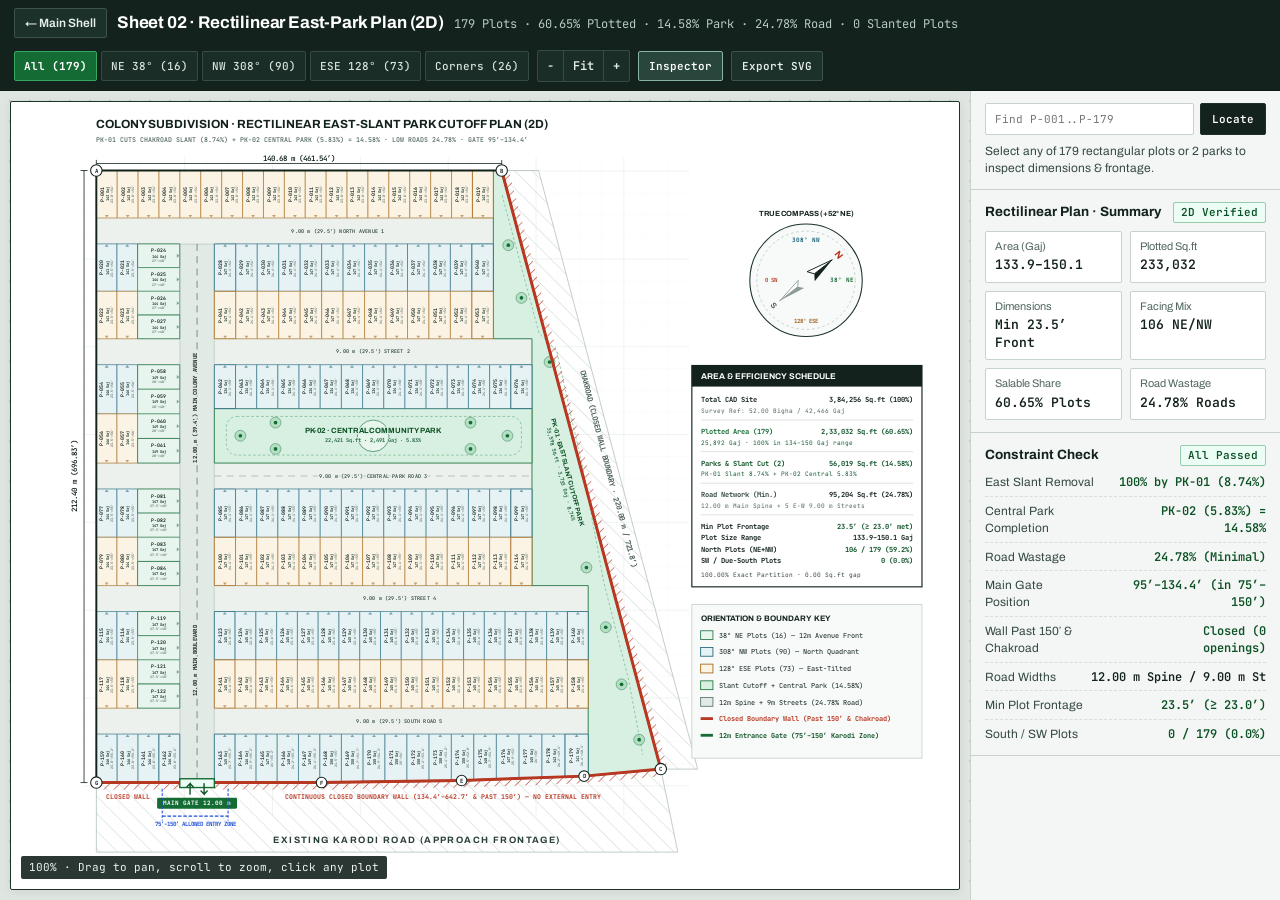
==== commit 8cbad493: "Redesign Sheet 02 with 3-step east slant cutoff park, central park, and minimal 24.78% road grid (17" ====
--- a/2/index.html
+++ b/2/index.html
@@ -3,7 +3,7 @@
 <head>
   <meta charset="UTF-8" />
   <meta name="viewport" content="width=device-width, initial-scale=1.0" />
-  <title>Sheet 02 · Design 01 (2D Plot Subdivision) — 52.00 Bigha Colony</title>
+  <title>Sheet 02 &middot; Right-Park Slant Cutoff Plan (2D) &mdash; 52.00 Bigha Colony</title>
   <link rel="preconnect" href="https://fonts.googleapis.com" />
   <link rel="preconnect" href="https://fonts.gstatic.com" crossorigin />
   <link href="https://fonts.googleapis.com/css2?family=Archivo:wght@500;600;700&family=JetBrains+Mono:wght@400;500;600;700&display=swap" rel="stylesheet" />
@@ -66,7 +66,6 @@
       overflow: hidden;
     }
 
-    /* Standalone Top Toolbar */
     .cad-topbar {
       background-color: var(--bg-header);
       color: #f4f7f5;
@@ -215,7 +214,6 @@
     .action-btn:hover { background: #264037; border-color: #6b8e7e; }
     .action-btn.is-active { background: #29463c; border-color: #8ab4a1; color: #ffffff; }
 
-    /* Workspace: CAD Stage + Inspector */
     .cad-workspace {
       display: flex;
       flex: 1;
@@ -273,7 +271,6 @@
       font-variant-numeric: tabular-nums;
     }
 
-    /* Inspector Rail */
     .inspector-pane {
       width: 310px;
       flex-shrink: 0;
@@ -455,12 +452,12 @@
     .park-poly {
       fill: #d8f0e1;
       stroke: #247844;
-      stroke-width: 0.9;
+      stroke-width: 1.0;
     }
     .park-walk {
       fill: none;
       stroke: #79b890;
-      stroke-width: 0.8;
+      stroke-width: 0.85;
       stroke-dasharray: 3 2.5;
       pointer-events: none;
     }
@@ -484,7 +481,7 @@
     }
     .park-title {
       font-family: var(--font-ui);
-      font-size: 7.2px;
+      font-size: 7.4px;
       font-weight: 700;
       fill: #0d5226;
       text-anchor: middle;
@@ -497,7 +494,7 @@
     .park-title--lg { font-size: 8.6px; }
     .park-meta {
       font-family: var(--font-mono);
-      font-size: 5.8px;
+      font-size: 5.9px;
       font-weight: 600;
       fill: #185c37;
       text-anchor: middle;
@@ -510,11 +507,11 @@
     .cad-park { cursor: pointer; }
     .cad-park.is-selected .park-poly, .cad-park:hover .park-poly {
       stroke: #0d5226;
-      stroke-width: 2.0;
+      stroke-width: 2.1;
       fill: #cbead6;
     }
 
-    /* Plot Styles by Compass Facing */
+    /* Plot Styles */
     .cad-plot {
       cursor: pointer;
       transition: opacity 0.14s ease;
@@ -523,7 +520,7 @@
       opacity: 0.14;
     }
     .plot-poly {
-      stroke-width: 0.7;
+      stroke-width: 0.68;
     }
     .plot-face--ne .plot-poly {
       fill: #e8f5ee;
@@ -537,9 +534,8 @@
       fill: #fbf3e4;
       stroke: #a6691e;
     }
-    .cad-plot.is-oversized .plot-poly {
-      stroke-width: 1.1;
-      stroke-dasharray: 2.5 1.2;
+    .cad-plot.is-corner .plot-poly {
+      stroke-width: 0.95;
     }
     .plot-front-chevron {
       opacity: 0.55;
@@ -556,7 +552,6 @@
     .cad-plot.is-selected .plot-poly {
       stroke: #13221d;
       stroke-width: 2.4;
-      stroke-dasharray: none;
       fill: #d2ece0;
     }
     .plot-face--ese.is-selected .plot-poly { fill: #f5dfb8; }
@@ -623,13 +618,6 @@
       fill: #b83721;
       text-anchor: middle;
     }
-    .gate-txt {
-      font-family: var(--font-mono);
-      font-size: 7.6px;
-      font-weight: 700;
-      fill: #0d5226;
-      text-anchor: middle;
-    }
     .zone-txt {
       font-family: var(--font-mono);
       font-size: 6.6px;
@@ -647,7 +635,6 @@
       dominant-baseline: central;
     }
 
-    /* Responsive Mobile Layout */
     @media (max-width: 920px) {
       .cad-workspace { flex-direction: column; }
       .stage-pane { min-height: 54vh; }
@@ -667,18 +654,18 @@
       <div class="topbar-left">
         <a class="back-link" href="../">&larr; Main Shell</a>
         <div class="sheet-title-wrap">
-          <h1 class="sheet-title">Sheet 02 &middot; Design 01 (2D Plot Map)</h1>
-          <span class="sheet-subtitle">159 Plots &middot; 14.46% Park &middot; 12m Gate in 75&ndash;150&prime; Zone &middot; 0 SW Plots</span>
+          <h1 class="sheet-title">Sheet 02 &middot; Rectilinear East-Park Plan (2D)</h1>
+          <span class="sheet-subtitle">179 Plots &middot; 60.65% Plotted &middot; 14.58% Park &middot; 24.78% Road &middot; 0 Slanted Plots</span>
         </div>
       </div>
 
       <div class="topbar-controls">
         <div class="filter-strip" role="group" aria-label="Plot orientation filters">
-          <button type="button" class="flt-btn is-active" data-filter="all">All (159)</button>
-          <button type="button" class="flt-btn" data-filter="ne">NE 38&deg; (45)</button>
-          <button type="button" class="flt-btn" data-filter="nw">NW 308&deg; (74)</button>
-          <button type="button" class="flt-btn" data-filter="ese">ESE 128&deg; (40)</button>
-          <button type="button" class="flt-btn" data-filter="oversized">&gt;150 Gaj (7)</button>
+          <button type="button" class="flt-btn is-active" data-filter="all">All (179)</button>
+          <button type="button" class="flt-btn" data-filter="ne">NE 38&deg; (16)</button>
+          <button type="button" class="flt-btn" data-filter="nw">NW 308&deg; (90)</button>
+          <button type="button" class="flt-btn" data-filter="ese">ESE 128&deg; (73)</button>
+          <button type="button" class="flt-btn" data-filter="corner">Corners (26)</button>
         </div>
 
         <div class="zoom-group" role="group" aria-label="Drawing zoom controls">
@@ -712,226 +699,236 @@
               </pattern>
             </defs>
 
-            <!-- Architectural Rag Grid -->
             <rect x="-75" y="-78" width="1035" height="896" fill="#ffffff" />
             <rect x="-15" y="-15" width="690" height="750" fill="url(#major-grid)" />
 
-            <!-- Sheet Header Banner inside CAD paper -->
             <g id="sheet-banner">
-              <text x="0" y="-48" font-family="Archivo, sans-serif" font-size="13.5" font-weight="700" fill="#13221d">COLONY SUBDIVISION PLAN &middot; DESIGN 01 (2D) INSIDE LOCKED 52.00 BIGHA SURVEY</text>
-              <text x="0" y="-33" font-family="JetBrains Mono, monospace" font-size="7.5" font-weight="500" fill="#52675e">SCALE: 1 UNIT = 1 FT &middot; GATE STRICTLY AT 110.63&prime;&ndash;150.00&prime; ON KARODI RD &middot; CONTINUOUS WALL PAST 150&prime; &amp; ON CHAKROAD</text>
+              <text x="0" y="-48" font-family="Archivo, sans-serif" font-size="13.5" font-weight="700" fill="#13221d">COLONY SUBDIVISION &middot; RECTILINEAR EAST-SLANT PARK CUTOFF PLAN (2D)</text>
+              <text x="0" y="-33" font-family="JetBrains Mono, monospace" font-size="7.5" font-weight="500" fill="#52675e">PK-01 CUTS CHAKROAD SLANT (8.74%) + PK-02 CENTRAL PARK (5.83%) = 14.58% &middot; LOW ROADS 24.78% &middot; GATE 95&prime;&ndash;134.4&prime;</text>
             </g>
 
-            <!-- External Context: Chakroad (East 220m) & Karodi Road (Bottom) -->
+            <!-- External Road Context -->
             <g id="external-roads">
               <polygon points="461.54,0 503.54,0 684.65,681.50 642.65,681.50" fill="url(#road-hatch)" stroke="#9eb0a6" stroke-width="0.7" />
-              <text x="580" y="340" font-family="JetBrains Mono, monospace" font-size="8.5" font-weight="700" fill="#475c53" transform="rotate(75.1 580 340)" text-anchor="middle">CHAKROAD (CLOSED WALL BOUNDARY · 220.00 m / 721.8&prime;)</text>
+              <text x="580" y="340" font-family="JetBrains Mono, monospace" font-size="8.5" font-weight="700" fill="#475c53" transform="rotate(75.1 580 340)" text-anchor="middle">CHAKROAD (CLOSED WALL BOUNDARY &middot; 220.00 m / 721.8&prime;)</text>
 
               <polygon points="0,696.83 256.38,696.83 415.88,694.50 555.29,689.50 642.65,681.50 662.0,776.0 0,776.0" fill="url(#road-hatch)" stroke="#9eb0a6" stroke-width="0.7" />
               <text x="365" y="766" font-family="Archivo, sans-serif" font-size="10.5" font-weight="700" fill="#2b4037" text-anchor="middle" letter-spacing="1.6">EXISTING KARODI ROAD (APPROACH FRONTAGE)</text>
             </g>
 
-            <!-- Site Fill Base -->
+            <!-- Site Base -->
             <polygon points="0,0 461.54,0 642.65,681.50 555.29,689.50 415.88,694.50 256.38,696.83 0,696.83" fill="#f7faf8" />
 
-            <!-- Internal Roads (12.00m Main Spine + 9.00m Streets) -->
+            <!-- Internal Roads (24.78%) -->
             <g id="internal-roads">
-              <polygon points="110.63,22.00 150.00,22.00 150.00,696.83 110.63,696.83" class="road-poly road-poly--main" data-road-id="RD-MAIN"/>
-        <polygon points="45.00,22.00 110.63,22.00 110.63,51.53 45.00,51.53" class="road-poly road-poly--sub" data-road-id="RD-S1W"/>
-        <polygon points="150.00,22.00 442.89,22.00 450.73,51.53 150.00,51.53" class="road-poly road-poly--sub" data-road-id="RD-S1E"/>
-        <polygon points="45.00,51.53 74.53,51.53 74.53,347.94 45.00,347.94" class="road-poly road-poly--sub" data-road-id="RD-WN"/>
-        <polygon points="45.00,377.47 74.53,377.47 74.53,621.00 45.00,621.00" class="road-poly road-poly--sub" data-road-id="RD-WS"/>
-        <polygon points="0.00,347.94 110.63,347.94 110.63,377.47 0.00,377.47" class="road-poly road-poly--sub" data-road-id="RD-S3W"/>
-        <polygon points="0.00,621.00 110.63,621.00 110.63,650.53 0.00,650.53" class="road-poly road-poly--sub" data-road-id="RD-S5W"/>
-        <polygon points="150.00,151.53 446.76,151.53 454.60,181.06 150.00,181.06" class="road-poly road-poly--sub" data-road-id="RD-S2"/>
-        <polygon points="195.80,231.06 225.33,231.06 225.33,347.94 195.80,347.94" class="road-poly road-poly--sub" data-road-id="RD-PKW"/>
-        <polygon points="150.00,347.94 498.95,347.94 506.80,377.47 150.00,377.47" class="road-poly road-poly--sub" data-road-id="RD-S3E"/>
-        <polygon points="150.00,484.47 535.24,484.47 543.08,514.00 150.00,514.00" class="road-poly road-poly--sub" data-road-id="RD-S4"/>
-        <polygon points="150.00,621.00 571.52,621.00 579.37,650.53 150.00,650.53" class="road-poly road-poly--sub" data-road-id="RD-S5E"/>
-        <polygon points="420.18,51.53 450.73,51.53 609.92,650.53 579.37,650.53" class="road-poly road-poly--sub" data-road-id="RD-LOOP"/>
-              <line x1="130.31" y1="26" x2="130.31" y2="695" class="road-median" />
-              <line x1="150" y1="362.7" x2="502" y2="362.7" class="road-median" stroke-opacity="0.55" />
-              <text x="130.3" y="130.0" class="road-lbl road-lbl--main" transform="rotate(-90 130.3 130.0)">12.00 m (39.4') MAIN COLONY AVENUE</text>
-        <text x="130.3" y="445.0" class="road-lbl road-lbl--main" transform="rotate(-90 130.3 445.0)">12.00 m (39.4') MAIN AVENUE · TO PARK & BLOCKS</text>
-        <text x="296.0" y="38.6" class="road-lbl ">9.00 m (29.5') NORTH ST 1</text>
-        <text x="300.0" y="168.1" class="road-lbl ">9.00 m (29.5') STREET 2</text>
-        <text x="322.0" y="364.6" class="road-lbl ">9.00 m (29.5') CENTRAL AVENUE 3</text>
-        <text x="345.0" y="501.1" class="road-lbl ">9.00 m (29.5') STREET 4</text>
-        <text x="360.0" y="637.6" class="road-lbl ">9.00 m (29.5') SOUTH ROAD 5</text>
-        <text x="59.8" y="200.0" class="road-lbl " transform="rotate(-90 59.8 200.0)">9.00 m WEST LANE (N)</text>
-        <text x="59.8" y="500.0" class="road-lbl " transform="rotate(-90 59.8 500.0)">9.00 m WEST LANE (S)</text>
-        <text x="210.6" y="289.5" class="road-lbl " transform="rotate(-90 210.6 289.5)">9.00 m PARK ST</text>
-        <text x="515.0" y="351.0" class="road-lbl " transform="rotate(75.1 515.0 351.0)">9.00 m (29.5') CHAKROAD PERIMETER LOOP</text>
+              <polygon points="95.00,83.53 134.37,83.53 134.37,696.83 95.00,696.83" class="road-poly road-poly--main" data-road-id="RD-MAIN"/>
+        <polygon points="0.00,54.00 452.00,54.00 452.00,83.53 0.00,83.53" class="road-poly road-poly--sub" data-road-id="RD-S1"/>
+        <polygon points="0.00,191.53 95.00,191.53 95.00,221.06 0.00,221.06" class="road-poly road-poly--sub" data-road-id="RD-S2W"/>
+        <polygon points="134.37,191.53 496.00,191.53 496.00,221.06 134.37,221.06" class="road-poly road-poly--sub" data-road-id="RD-S2E"/>
+        <polygon points="0.00,333.06 95.00,333.06 95.00,362.58 0.00,362.58" class="road-poly road-poly--sub" data-road-id="RD-S3W"/>
+        <polygon points="134.37,333.06 496.00,333.06 496.00,362.58 134.37,362.58" class="road-poly road-poly--sub" data-road-id="RD-S3E"/>
+        <polygon points="0.00,472.58 95.00,472.58 95.00,502.11 0.00,502.11" class="road-poly road-poly--sub" data-road-id="RD-S4W"/>
+        <polygon points="134.37,472.58 560.00,472.58 560.00,502.11 134.37,502.11" class="road-poly road-poly--sub" data-road-id="RD-S4E"/>
+        <polygon points="0.00,612.11 95.00,612.11 95.00,641.64 0.00,641.64" class="road-poly road-poly--sub" data-road-id="RD-S5W"/>
+        <polygon points="134.37,612.11 560.00,612.11 560.00,641.64 134.37,641.64" class="road-poly road-poly--sub" data-road-id="RD-S5E"/>
+              <line x1="114.69" y1="83.53" x2="114.69" y2="695" class="road-median" />
+              <line x1="134.4" y1="347.82" x2="494" y2="347.82" class="road-median" stroke-opacity="0.5" />
+              <text x="114.7" y="270.0" class="road-lbl road-lbl--main" transform="rotate(-90 114.7 270.0)">12.00 m (39.4') MAIN COLONY AVENUE</text>
+        <text x="114.7" y="558.0" class="road-lbl road-lbl--main" transform="rotate(-90 114.7 558.0)">12.00 m MAIN BOULEVARD</text>
+        <text x="275.0" y="70.8" class="road-lbl ">9.00 m (29.5') NORTH AVENUE 1</text>
+        <text x="315.0" y="208.3" class="road-lbl ">9.00 m (29.5') STREET 2</text>
+        <text x="315.0" y="349.8" class="road-lbl ">9.00 m (29.5') CENTRAL PARK ROAD 3</text>
+        <text x="345.0" y="489.3" class="road-lbl ">9.00 m (29.5') STREET 4</text>
+        <text x="345.0" y="628.9" class="road-lbl ">9.00 m (29.5') SOUTH ROAD 5</text>
             </g>
 
-            <!-- Green Parks (14.46% strictly inside 13-15%) -->
+            <!-- Green Parks (14.58%: PK-01 Slant Cutoff + PK-02 Central) -->
             <g id="parks-layer">
-              <g class="cad-park" data-kind="park" data-id="PK-01" tabindex="0"><polygon points="45.00,0.00 461.54,0.00 467.39,22.00 45.00,22.00" class="park-poly"/><circle cx="78" cy="11" r="6.5" class="park-tree-outer"/><circle cx="78" cy="11" r="2.2" class="park-tree-core"/><circle cx="128" cy="11" r="6.5" class="park-tree-outer"/><circle cx="128" cy="11" r="2.2" class="park-tree-core"/><circle cx="382" cy="11" r="6.5" class="park-tree-outer"/><circle cx="382" cy="11" r="2.2" class="park-tree-core"/><circle cx="430" cy="11" r="6.5" class="park-tree-outer"/><circle cx="430" cy="11" r="2.2" class="park-tree-core"/><text x="254.73" y="9.80" class="park-title">PK-01 · NORTH PROMENADE PARK</text><text x="254.73" y="17.40" class="park-meta">9,228 Sq.ft · 1,025 Gaj · 2.40%</text></g>
-        <g class="cad-park" data-kind="park" data-id="PK-02" tabindex="0"><polygon points="225.33,231.06 467.89,231.06 498.95,347.94 225.33,347.94" class="park-poly"/><rect x="244" y="246" width="220" height="86" rx="14" class="park-walk"/><circle cx="354" cy="289.5" r="22" class="park-plaza"/><circle cx="256" cy="258" r="6.5" class="park-tree-outer"/><circle cx="256" cy="258" r="2.2" class="park-tree-core"/><circle cx="315" cy="255" r="6.5" class="park-tree-outer"/><circle cx="315" cy="255" r="2.2" class="park-tree-core"/><circle cx="385" cy="255" r="6.5" class="park-tree-outer"/><circle cx="385" cy="255" r="2.2" class="park-tree-core"/><circle cx="442" cy="258" r="6.5" class="park-tree-outer"/><circle cx="442" cy="258" r="2.2" class="park-tree-core"/><circle cx="260" cy="322" r="6.5" class="park-tree-outer"/><circle cx="260" cy="322" r="2.2" class="park-tree-core"/><circle cx="335" cy="322" r="6.5" class="park-tree-outer"/><circle cx="335" cy="322" r="2.2" class="park-tree-core"/><circle cx="412" cy="322" r="6.5" class="park-tree-outer"/><circle cx="412" cy="322" r="2.2" class="park-tree-core"/><circle cx="468" cy="322" r="6.5" class="park-tree-outer"/><circle cx="468" cy="322" r="2.2" class="park-tree-core"/><text x="354.38" y="283.50" class="park-title park-title--lg">PK-02 · CENTRAL COMMUNITY PARK</text><text x="354.38" y="295.00" class="park-meta">30,169 Sq.ft · 3,352 Gaj · 7.85%</text></g>
-        <g class="cad-park" data-kind="park" data-id="PK-03" tabindex="0"><polygon points="442.89,22.00 467.39,22.00 642.65,681.50 618.73,683.69 609.92,650.53" class="park-poly"/><circle cx="469" cy="78" r="6.5" class="park-tree-outer"/><circle cx="469" cy="78" r="2.2" class="park-tree-core"/><circle cx="488" cy="148" r="6.5" class="park-tree-outer"/><circle cx="488" cy="148" r="2.2" class="park-tree-core"/><circle cx="508" cy="224" r="6.5" class="park-tree-outer"/><circle cx="508" cy="224" r="2.2" class="park-tree-core"/><circle cx="595" cy="550" r="6.5" class="park-tree-outer"/><circle cx="595" cy="550" r="2.2" class="park-tree-core"/><circle cx="618" cy="635" r="6.5" class="park-tree-outer"/><circle cx="618" cy="635" r="2.2" class="park-tree-core"/><g transform="rotate(75.1 556.31 411.94)"><text x="556.31" y="409.94" class="park-title">PK-03 · CHAKROAD GREEN BELT (24.5' W)</text><text x="556.31" y="417.44" class="park-meta">16,185 Sq.ft · 1,798 Gaj · 4.21%</text></g></g>
+              <g class="cad-park" data-kind="park" data-id="PK-01" tabindex="0"><polygon points="452.00,0.00 461.54,0.00 642.65,681.50 560.00,689.07 560.00,472.58 496.00,472.58 496.00,191.53 452.00,191.53" class="park-poly"/><polyline points="462,28 504,185 524,205 554,340 578,470 606,580 622,665" class="park-walk"/><circle cx="469" cy="85" r="6.2" class="park-tree-outer"/><circle cx="469" cy="85" r="2.1" class="park-tree-core"/><circle cx="484" cy="145" r="6.2" class="park-tree-outer"/><circle cx="484" cy="145" r="2.1" class="park-tree-core"/><circle cx="516" cy="218" r="6.2" class="park-tree-outer"/><circle cx="516" cy="218" r="2.1" class="park-tree-core"/><circle cx="558" cy="452" r="6.2" class="park-tree-outer"/><circle cx="558" cy="452" r="2.1" class="park-tree-core"/><circle cx="580" cy="520" r="6.2" class="park-tree-outer"/><circle cx="580" cy="520" r="2.1" class="park-tree-core"/><circle cx="598" cy="585" r="6.2" class="park-tree-outer"/><circle cx="598" cy="585" r="2.1" class="park-tree-core"/><circle cx="618" cy="648" r="6.2" class="park-tree-outer"/><circle cx="618" cy="648" r="2.1" class="park-tree-core"/><g transform="rotate(75.1 532.0 345.0)"><text x="532.0" y="342.5" class="park-title">PK-01 &middot; EAST SLANT CUTOFF PARK</text><text x="532.0" y="350.5" class="park-meta">33,598 Sq.ft &middot; 3,733 Gaj &middot; 8.74%</text></g></g>
+        <g class="cad-park" data-kind="park" data-id="PK-02" tabindex="0"><polygon points="134.37,271.06 496.00,271.06 496.00,333.06 134.37,333.06" class="park-poly"/><rect x="148" y="280" width="336" height="44" rx="12" class="park-walk"/><circle cx="315.2" cy="302.1" r="18" class="park-plaza"/><circle cx="164" cy="302" r="6.2" class="park-tree-outer"/><circle cx="164" cy="302" r="2.1" class="park-tree-core"/><circle cx="204" cy="287" r="6.2" class="park-tree-outer"/><circle cx="204" cy="287" r="2.1" class="park-tree-core"/><circle cx="204" cy="317" r="6.2" class="park-tree-outer"/><circle cx="204" cy="317" r="2.1" class="park-tree-core"/><circle cx="426" cy="287" r="6.2" class="park-tree-outer"/><circle cx="426" cy="287" r="2.1" class="park-tree-core"/><circle cx="426" cy="317" r="6.2" class="park-tree-outer"/><circle cx="426" cy="317" r="2.1" class="park-tree-core"/><circle cx="468" cy="302" r="6.2" class="park-tree-outer"/><circle cx="468" cy="302" r="2.1" class="park-tree-core"/><text x="315.19" y="299.06" class="park-title park-title--lg">PK-02 &middot; CENTRAL COMMUNITY PARK</text><text x="315.19" y="308.56" class="park-meta">22,421 Sq.ft &middot; 2,491 Gaj &middot; 5.83%</text></g>
             </g>
 
-            <!-- 159 Plotted Residential Units -->
+            <!-- 179 Residential Plots (133.9–150.1 Gaj, 0 Slant Cuts) -->
             <g id="plots-layer">
-              <g class="cad-plot plot-face--ne" data-id="P-001" data-facing="NE" data-block="W-North" data-gaj="133.82" data-corner="0" data-oversized="0" tabindex="0"><polygon points="0.00,0.00 45.00,0.00 45.00,26.76 0.00,26.76" class="plot-poly"/><polygon points="41.60,11.18 44.50,13.38 41.60,15.58" class="plot-front-chevron"/><g class="plot-lbl"><text x="22.50" y="9.38" class="pl-id">P-001</text><text x="22.50" y="15.58" class="pl-gaj">134 Gaj</text><text x="22.50" y="20.38" class="pl-dim">26.8'×45'</text></g></g>
-        <g class="cad-plot plot-face--ne" data-id="P-002" data-facing="NE" data-block="W-North" data-gaj="133.82" data-corner="0" data-oversized="0" tabindex="0"><polygon points="0.00,26.76 45.00,26.76 45.00,53.53 0.00,53.53" class="plot-poly"/><polygon points="41.60,37.95 44.50,40.15 41.60,42.35" class="plot-front-chevron"/><g class="plot-lbl"><text x="22.50" y="36.15" class="pl-id">P-002</text><text x="22.50" y="42.35" class="pl-gaj">134 Gaj</text><text x="22.50" y="47.15" class="pl-dim">26.8'×45'</text></g></g>
-        <g class="cad-plot plot-face--ne" data-id="P-003" data-facing="NE" data-block="W-North" data-gaj="133.82" data-corner="0" data-oversized="0" tabindex="0"><polygon points="0.00,53.53 45.00,53.53 45.00,80.29 0.00,80.29" class="plot-poly"/><polygon points="41.60,64.71 44.50,66.91 41.60,69.11" class="plot-front-chevron"/><g class="plot-lbl"><text x="22.50" y="62.91" class="pl-id">P-003</text><text x="22.50" y="69.11" class="pl-gaj">134 Gaj</text><text x="22.50" y="73.91" class="pl-dim">26.8'×45'</text></g></g>
-        <g class="cad-plot plot-face--ne" data-id="P-004" data-facing="NE" data-block="W-North" data-gaj="133.82" data-corner="0" data-oversized="0" tabindex="0"><polygon points="0.00,80.29 45.00,80.29 45.00,107.06 0.00,107.06" class="plot-poly"/><polygon points="41.60,91.48 44.50,93.68 41.60,95.88" class="plot-front-chevron"/><g class="plot-lbl"><text x="22.50" y="89.68" class="pl-id">P-004</text><text x="22.50" y="95.88" class="pl-gaj">134 Gaj</text><text x="22.50" y="100.68" class="pl-dim">26.8'×45'</text></g></g>
-        <g class="cad-plot plot-face--ne" data-id="P-005" data-facing="NE" data-block="W-North" data-gaj="133.82" data-corner="0" data-oversized="0" tabindex="0"><polygon points="0.00,107.06 45.00,107.06 45.00,133.82 0.00,133.82" class="plot-poly"/><polygon points="41.60,118.24 44.50,120.44 41.60,122.64" class="plot-front-chevron"/><g class="plot-lbl"><text x="22.50" y="116.44" class="pl-id">P-005</text><text x="22.50" y="122.64" class="pl-gaj">134 Gaj</text><text x="22.50" y="127.44" class="pl-dim">26.8'×45'</text></g></g>
-        <g class="cad-plot plot-face--ne" data-id="P-006" data-facing="NE" data-block="W-North" data-gaj="133.82" data-corner="0" data-oversized="0" tabindex="0"><polygon points="0.00,133.82 45.00,133.82 45.00,160.59 0.00,160.59" class="plot-poly"/><polygon points="41.60,145.01 44.50,147.21 41.60,149.41" class="plot-front-chevron"/><g class="plot-lbl"><text x="22.50" y="143.21" class="pl-id">P-006</text><text x="22.50" y="149.41" class="pl-gaj">134 Gaj</text><text x="22.50" y="154.21" class="pl-dim">26.8'×45'</text></g></g>
-        <g class="cad-plot plot-face--ne" data-id="P-007" data-facing="NE" data-block="W-North" data-gaj="133.82" data-corner="0" data-oversized="0" tabindex="0"><polygon points="0.00,160.59 45.00,160.59 45.00,187.35 0.00,187.35" class="plot-poly"/><polygon points="41.60,171.77 44.50,173.97 41.60,176.17" class="plot-front-chevron"/><g class="plot-lbl"><text x="22.50" y="169.97" class="pl-id">P-007</text><text x="22.50" y="176.17" class="pl-gaj">134 Gaj</text><text x="22.50" y="180.97" class="pl-dim">26.8'×45'</text></g></g>
-        <g class="cad-plot plot-face--ne" data-id="P-008" data-facing="NE" data-block="W-North" data-gaj="133.82" data-corner="0" data-oversized="0" tabindex="0"><polygon points="0.00,187.35 45.00,187.35 45.00,214.12 0.00,214.12" class="plot-poly"/><polygon points="41.60,198.54 44.50,200.74 41.60,202.94" class="plot-front-chevron"/><g class="plot-lbl"><text x="22.50" y="196.74" class="pl-id">P-008</text><text x="22.50" y="202.94" class="pl-gaj">134 Gaj</text><text x="22.50" y="207.74" class="pl-dim">26.8'×45'</text></g></g>
-        <g class="cad-plot plot-face--ne" data-id="P-009" data-facing="NE" data-block="W-North" data-gaj="133.82" data-corner="0" data-oversized="0" tabindex="0"><polygon points="0.00,214.12 45.00,214.12 45.00,240.88 0.00,240.88" class="plot-poly"/><polygon points="41.60,225.30 44.50,227.50 41.60,229.70" class="plot-front-chevron"/><g class="plot-lbl"><text x="22.50" y="223.50" class="pl-id">P-009</text><text x="22.50" y="229.70" class="pl-gaj">134 Gaj</text><text x="22.50" y="234.50" class="pl-dim">26.8'×45'</text></g></g>
-        <g class="cad-plot plot-face--ne" data-id="P-010" data-facing="NE" data-block="W-North" data-gaj="133.82" data-corner="0" data-oversized="0" tabindex="0"><polygon points="0.00,240.88 45.00,240.88 45.00,267.65 0.00,267.65" class="plot-poly"/><polygon points="41.60,252.07 44.50,254.27 41.60,256.47" class="plot-front-chevron"/><g class="plot-lbl"><text x="22.50" y="250.27" class="pl-id">P-010</text><text x="22.50" y="256.47" class="pl-gaj">134 Gaj</text><text x="22.50" y="261.27" class="pl-dim">26.8'×45'</text></g></g>
-        <g class="cad-plot plot-face--ne" data-id="P-011" data-facing="NE" data-block="W-North" data-gaj="133.82" data-corner="0" data-oversized="0" tabindex="0"><polygon points="0.00,267.65 45.00,267.65 45.00,294.41 0.00,294.41" class="plot-poly"/><polygon points="41.60,278.83 44.50,281.03 41.60,283.23" class="plot-front-chevron"/><g class="plot-lbl"><text x="22.50" y="277.03" class="pl-id">P-011</text><text x="22.50" y="283.23" class="pl-gaj">134 Gaj</text><text x="22.50" y="288.03" class="pl-dim">26.8'×45'</text></g></g>
-        <g class="cad-plot plot-face--ne" data-id="P-012" data-facing="NE" data-block="W-North" data-gaj="133.82" data-corner="0" data-oversized="0" tabindex="0"><polygon points="0.00,294.41 45.00,294.41 45.00,321.18 0.00,321.18" class="plot-poly"/><polygon points="41.60,305.60 44.50,307.80 41.60,310.00" class="plot-front-chevron"/><g class="plot-lbl"><text x="22.50" y="303.80" class="pl-id">P-012</text><text x="22.50" y="310.00" class="pl-gaj">134 Gaj</text><text x="22.50" y="314.80" class="pl-dim">26.8'×45'</text></g></g>
-        <g class="cad-plot plot-face--ne" data-id="P-013" data-facing="NE" data-block="W-North" data-gaj="133.82" data-corner="0" data-oversized="0" tabindex="0"><polygon points="0.00,321.18 45.00,321.18 45.00,347.94 0.00,347.94" class="plot-poly"/><polygon points="41.60,332.36 44.50,334.56 41.60,336.76" class="plot-front-chevron"/><g class="plot-lbl"><text x="22.50" y="330.56" class="pl-id">P-013</text><text x="22.50" y="336.76" class="pl-gaj">134 Gaj</text><text x="22.50" y="341.56" class="pl-dim">26.8'×45'</text></g></g>
-        <g class="cad-plot plot-face--ne" data-id="P-014" data-facing="NE" data-block="W-South" data-gaj="135.29" data-corner="0" data-oversized="0" tabindex="0"><polygon points="0.00,377.47 45.00,377.47 45.00,404.53 0.00,404.53" class="plot-poly"/><polygon points="41.60,388.80 44.50,391.00 41.60,393.20" class="plot-front-chevron"/><g class="plot-lbl"><text x="22.50" y="387.00" class="pl-id">P-014</text><text x="22.50" y="393.20" class="pl-gaj">135 Gaj</text><text x="22.50" y="398.00" class="pl-dim">27.1'×45'</text></g></g>
-        <g class="cad-plot plot-face--ne" data-id="P-015" data-facing="NE" data-block="W-South" data-gaj="135.29" data-corner="0" data-oversized="0" tabindex="0"><polygon points="0.00,404.53 45.00,404.53 45.00,431.59 0.00,431.59" class="plot-poly"/><polygon points="41.60,415.86 44.50,418.06 41.60,420.26" class="plot-front-chevron"/><g class="plot-lbl"><text x="22.50" y="414.06" class="pl-id">P-015</text><text x="22.50" y="420.26" class="pl-gaj">135 Gaj</text><text x="22.50" y="425.06" class="pl-dim">27.1'×45'</text></g></g>
-        <g class="cad-plot plot-face--ne" data-id="P-016" data-facing="NE" data-block="W-South" data-gaj="135.29" data-corner="0" data-oversized="0" tabindex="0"><polygon points="0.00,431.59 45.00,431.59 45.00,458.65 0.00,458.65" class="plot-poly"/><polygon points="41.60,442.92 44.50,445.12 41.60,447.32" class="plot-front-chevron"/><g class="plot-lbl"><text x="22.50" y="441.12" class="pl-id">P-016</text><text x="22.50" y="447.32" class="pl-gaj">135 Gaj</text><text x="22.50" y="452.12" class="pl-dim">27.1'×45'</text></g></g>
-        <g class="cad-plot plot-face--ne" data-id="P-017" data-facing="NE" data-block="W-South" data-gaj="135.29" data-corner="0" data-oversized="0" tabindex="0"><polygon points="0.00,458.65 45.00,458.65 45.00,485.71 0.00,485.71" class="plot-poly"/><polygon points="41.60,469.98 44.50,472.18 41.60,474.38" class="plot-front-chevron"/><g class="plot-lbl"><text x="22.50" y="468.18" class="pl-id">P-017</text><text x="22.50" y="474.38" class="pl-gaj">135 Gaj</text><text x="22.50" y="479.18" class="pl-dim">27.1'×45'</text></g></g>
-        <g class="cad-plot plot-face--ne" data-id="P-018" data-facing="NE" data-block="W-South" data-gaj="135.29" data-corner="0" data-oversized="0" tabindex="0"><polygon points="0.00,485.71 45.00,485.71 45.00,512.77 0.00,512.77" class="plot-poly"/><polygon points="41.60,497.04 44.50,499.24 41.60,501.44" class="plot-front-chevron"/><g class="plot-lbl"><text x="22.50" y="495.24" class="pl-id">P-018</text><text x="22.50" y="501.44" class="pl-gaj">135 Gaj</text><text x="22.50" y="506.24" class="pl-dim">27.1'×45'</text></g></g>
-        <g class="cad-plot plot-face--ne" data-id="P-019" data-facing="NE" data-block="W-South" data-gaj="135.29" data-corner="0" data-oversized="0" tabindex="0"><polygon points="0.00,512.77 45.00,512.77 45.00,539.82 0.00,539.82" class="plot-poly"/><polygon points="41.60,524.09 44.50,526.29 41.60,528.49" class="plot-front-chevron"/><g class="plot-lbl"><text x="22.50" y="522.29" class="pl-id">P-019</text><text x="22.50" y="528.49" class="pl-gaj">135 Gaj</text><text x="22.50" y="533.29" class="pl-dim">27.1'×45'</text></g></g>
-        <g class="cad-plot plot-face--ne" data-id="P-020" data-facing="NE" data-block="W-South" data-gaj="135.29" data-corner="0" data-oversized="0" tabindex="0"><polygon points="0.00,539.82 45.00,539.82 45.00,566.88 0.00,566.88" class="plot-poly"/><polygon points="41.60,551.15 44.50,553.35 41.60,555.55" class="plot-front-chevron"/><g class="plot-lbl"><text x="22.50" y="549.35" class="pl-id">P-020</text><text x="22.50" y="555.55" class="pl-gaj">135 Gaj</text><text x="22.50" y="560.35" class="pl-dim">27.1'×45'</text></g></g>
-        <g class="cad-plot plot-face--ne" data-id="P-021" data-facing="NE" data-block="W-South" data-gaj="135.29" data-corner="0" data-oversized="0" tabindex="0"><polygon points="0.00,566.88 45.00,566.88 45.00,593.94 0.00,593.94" class="plot-poly"/><polygon points="41.60,578.21 44.50,580.41 41.60,582.61" class="plot-front-chevron"/><g class="plot-lbl"><text x="22.50" y="576.41" class="pl-id">P-021</text><text x="22.50" y="582.61" class="pl-gaj">135 Gaj</text><text x="22.50" y="587.41" class="pl-dim">27.1'×45'</text></g></g>
-        <g class="cad-plot plot-face--ne" data-id="P-022" data-facing="NE" data-block="W-South" data-gaj="135.29" data-corner="0" data-oversized="0" tabindex="0"><polygon points="0.00,593.94 45.00,593.94 45.00,621.00 0.00,621.00" class="plot-poly"/><polygon points="41.60,605.27 44.50,607.47 41.60,609.67" class="plot-front-chevron"/><g class="plot-lbl"><text x="22.50" y="603.47" class="pl-id">P-022</text><text x="22.50" y="609.67" class="pl-gaj">135 Gaj</text><text x="22.50" y="614.47" class="pl-dim">27.1'×45'</text></g></g>
-        <g class="cad-plot plot-face--ne" data-id="P-023" data-facing="NE" data-block="A-Spine-N" data-gaj="132.12" data-corner="0" data-oversized="0" tabindex="0"><polygon points="74.53,51.53 110.63,51.53 110.63,84.46 74.53,84.46" class="plot-poly"/><polygon points="107.23,65.80 110.13,68.00 107.23,70.20" class="plot-front-chevron"/><g class="plot-lbl"><text x="92.58" y="64.00" class="pl-id">P-023</text><text x="92.58" y="70.20" class="pl-gaj">132 Gaj</text><text x="92.58" y="75.00" class="pl-dim">32.9'×36.1'</text></g></g>
-        <g class="cad-plot plot-face--ne" data-id="P-024" data-facing="NE" data-block="A-Spine-N" data-gaj="132.12" data-corner="0" data-oversized="0" tabindex="0"><polygon points="74.53,84.46 110.63,84.46 110.63,117.40 74.53,117.40" class="plot-poly"/><polygon points="107.23,98.73 110.13,100.93 107.23,103.13" class="plot-front-chevron"/><g class="plot-lbl"><text x="92.58" y="96.93" class="pl-id">P-024</text><text x="92.58" y="103.13" class="pl-gaj">132 Gaj</text><text x="92.58" y="107.93" class="pl-dim">32.9'×36.1'</text></g></g>
-        <g class="cad-plot plot-face--ne" data-id="P-025" data-facing="NE" data-block="A-Spine-N" data-gaj="132.12" data-corner="0" data-oversized="0" tabindex="0"><polygon points="74.53,117.40 110.63,117.40 110.63,150.33 74.53,150.33" class="plot-poly"/><polygon points="107.23,131.67 110.13,133.87 107.23,136.07" class="plot-front-chevron"/><g class="plot-lbl"><text x="92.58" y="129.87" class="pl-id">P-025</text><text x="92.58" y="136.07" class="pl-gaj">132 Gaj</text><text x="92.58" y="140.87" class="pl-dim">32.9'×36.1'</text></g></g>
-        <g class="cad-plot plot-face--ne" data-id="P-026" data-facing="NE" data-block="A-Spine-N" data-gaj="132.12" data-corner="0" data-oversized="0" tabindex="0"><polygon points="74.53,150.33 110.63,150.33 110.63,183.27 74.53,183.27" class="plot-poly"/><polygon points="107.23,164.60 110.13,166.80 107.23,169.00" class="plot-front-chevron"/><g class="plot-lbl"><text x="92.58" y="162.80" class="pl-id">P-026</text><text x="92.58" y="169.00" class="pl-gaj">132 Gaj</text><text x="92.58" y="173.80" class="pl-dim">32.9'×36.1'</text></g></g>
-        <g class="cad-plot plot-face--ne" data-id="P-027" data-facing="NE" data-block="A-Spine-N" data-gaj="132.12" data-corner="0" data-oversized="0" tabindex="0"><polygon points="74.53,183.27 110.63,183.27 110.63,216.20 74.53,216.20" class="plot-poly"/><polygon points="107.23,197.54 110.13,199.74 107.23,201.94" class="plot-front-chevron"/><g class="plot-lbl"><text x="92.58" y="195.74" class="pl-id">P-027</text><text x="92.58" y="201.94" class="pl-gaj">132 Gaj</text><text x="92.58" y="206.74" class="pl-dim">32.9'×36.1'</text></g></g>
-        <g class="cad-plot plot-face--ne" data-id="P-028" data-facing="NE" data-block="A-Spine-N" data-gaj="132.12" data-corner="0" data-oversized="0" tabindex="0"><polygon points="74.53,216.20 110.63,216.20 110.63,249.14 74.53,249.14" class="plot-poly"/><polygon points="107.23,230.47 110.13,232.67 107.23,234.87" class="plot-front-chevron"/><g class="plot-lbl"><text x="92.58" y="228.67" class="pl-id">P-028</text><text x="92.58" y="234.87" class="pl-gaj">132 Gaj</text><text x="92.58" y="239.67" class="pl-dim">32.9'×36.1'</text></g></g>
-        <g class="cad-plot plot-face--ne" data-id="P-029" data-facing="NE" data-block="A-Spine-N" data-gaj="132.12" data-corner="0" data-oversized="0" tabindex="0"><polygon points="74.53,249.14 110.63,249.14 110.63,282.07 74.53,282.07" class="plot-poly"/><polygon points="107.23,263.41 110.13,265.61 107.23,267.81" class="plot-front-chevron"/><g class="plot-lbl"><text x="92.58" y="261.61" class="pl-id">P-029</text><text x="92.58" y="267.81" class="pl-gaj">132 Gaj</text><text x="92.58" y="272.61" class="pl-dim">32.9'×36.1'</text></g></g>
-        <g class="cad-plot plot-face--ne" data-id="P-030" data-facing="NE" data-block="A-Spine-N" data-gaj="132.12" data-corner="0" data-oversized="0" tabindex="0"><polygon points="74.53,282.07 110.63,282.07 110.63,315.01 74.53,315.01" class="plot-poly"/><polygon points="107.23,296.34 110.13,298.54 107.23,300.74" class="plot-front-chevron"/><g class="plot-lbl"><text x="92.58" y="294.54" class="pl-id">P-030</text><text x="92.58" y="300.74" class="pl-gaj">132 Gaj</text><text x="92.58" y="305.54" class="pl-dim">32.9'×36.1'</text></g></g>
-        <g class="cad-plot plot-face--ne" data-id="P-031" data-facing="NE" data-block="A-Spine-N" data-gaj="132.12" data-corner="0" data-oversized="0" tabindex="0"><polygon points="74.53,315.01 110.63,315.01 110.63,347.94 74.53,347.94" class="plot-poly"/><polygon points="107.23,329.28 110.13,331.48 107.23,333.68" class="plot-front-chevron"/><g class="plot-lbl"><text x="92.58" y="327.48" class="pl-id">P-031</text><text x="92.58" y="333.68" class="pl-gaj">132 Gaj</text><text x="92.58" y="338.48" class="pl-dim">32.9'×36.1'</text></g></g>
-        <g class="cad-plot plot-face--ne" data-id="P-032" data-facing="NE" data-block="A-Spine-S" data-gaj="139.55" data-corner="0" data-oversized="0" tabindex="0"><polygon points="74.53,377.47 110.63,377.47 110.63,412.26 74.53,412.26" class="plot-poly"/><polygon points="107.23,392.67 110.13,394.87 107.23,397.07" class="plot-front-chevron"/><g class="plot-lbl"><text x="92.58" y="390.87" class="pl-id">P-032</text><text x="92.58" y="397.07" class="pl-gaj">140 Gaj</text><text x="92.58" y="401.87" class="pl-dim">34.8'×36.1'</text></g></g>
-        <g class="cad-plot plot-face--ne" data-id="P-033" data-facing="NE" data-block="A-Spine-S" data-gaj="139.55" data-corner="0" data-oversized="0" tabindex="0"><polygon points="74.53,412.26 110.63,412.26 110.63,447.05 74.53,447.05" class="plot-poly"/><polygon points="107.23,427.46 110.13,429.66 107.23,431.86" class="plot-front-chevron"/><g class="plot-lbl"><text x="92.58" y="425.66" class="pl-id">P-033</text><text x="92.58" y="431.86" class="pl-gaj">140 Gaj</text><text x="92.58" y="436.66" class="pl-dim">34.8'×36.1'</text></g></g>
-        <g class="cad-plot plot-face--ne" data-id="P-034" data-facing="NE" data-block="A-Spine-S" data-gaj="139.55" data-corner="0" data-oversized="0" tabindex="0"><polygon points="74.53,447.05 110.63,447.05 110.63,481.84 74.53,481.84" class="plot-poly"/><polygon points="107.23,462.25 110.13,464.45 107.23,466.65" class="plot-front-chevron"/><g class="plot-lbl"><text x="92.58" y="460.45" class="pl-id">P-034</text><text x="92.58" y="466.65" class="pl-gaj">140 Gaj</text><text x="92.58" y="471.45" class="pl-dim">34.8'×36.1'</text></g></g>
-        <g class="cad-plot plot-face--ne" data-id="P-035" data-facing="NE" data-block="A-Spine-S" data-gaj="139.55" data-corner="0" data-oversized="0" tabindex="0"><polygon points="74.53,481.84 110.63,481.84 110.63,516.63 74.53,516.63" class="plot-poly"/><polygon points="107.23,497.04 110.13,499.24 107.23,501.44" class="plot-front-chevron"/><g class="plot-lbl"><text x="92.58" y="495.24" class="pl-id">P-035</text><text x="92.58" y="501.44" class="pl-gaj">140 Gaj</text><text x="92.58" y="506.24" class="pl-dim">34.8'×36.1'</text></g></g>
-        <g class="cad-plot plot-face--ne" data-id="P-036" data-facing="NE" data-block="A-Spine-S" data-gaj="139.55" data-corner="0" data-oversized="0" tabindex="0"><polygon points="74.53,516.63 110.63,516.63 110.63,551.42 74.53,551.42" class="plot-poly"/><polygon points="107.23,531.83 110.13,534.03 107.23,536.23" class="plot-front-chevron"/><g class="plot-lbl"><text x="92.58" y="530.03" class="pl-id">P-036</text><text x="92.58" y="536.23" class="pl-gaj">140 Gaj</text><text x="92.58" y="541.03" class="pl-dim">34.8'×36.1'</text></g></g>
-        <g class="cad-plot plot-face--ne" data-id="P-037" data-facing="NE" data-block="A-Spine-S" data-gaj="139.55" data-corner="0" data-oversized="0" tabindex="0"><polygon points="74.53,551.42 110.63,551.42 110.63,586.21 74.53,586.21" class="plot-poly"/><polygon points="107.23,566.62 110.13,568.82 107.23,571.02" class="plot-front-chevron"/><g class="plot-lbl"><text x="92.58" y="564.82" class="pl-id">P-037</text><text x="92.58" y="571.02" class="pl-gaj">140 Gaj</text><text x="92.58" y="575.82" class="pl-dim">34.8'×36.1'</text></g></g>
-        <g class="cad-plot plot-face--ne" data-id="P-038" data-facing="NE" data-block="A-Spine-S" data-gaj="139.55" data-corner="0" data-oversized="0" tabindex="0"><polygon points="74.53,586.21 110.63,586.21 110.63,621.00 74.53,621.00" class="plot-poly"/><polygon points="107.23,601.41 110.13,603.61 107.23,605.81" class="plot-front-chevron"/><g class="plot-lbl"><text x="92.58" y="599.61" class="pl-id">P-038</text><text x="92.58" y="605.81" class="pl-gaj">140 Gaj</text><text x="92.58" y="610.61" class="pl-dim">34.8'×36.1'</text></g></g>
-        <g class="cad-plot plot-face--nw" data-id="P-039" data-facing="NW" data-block="BL-Gate" data-gaj="142.29" data-corner="0" data-oversized="0" tabindex="0"><polygon points="0.00,650.53 27.66,650.53 27.66,696.83 0.00,696.83" class="plot-poly"/><polygon points="11.63,653.93 13.83,651.03 16.03,653.93" class="plot-front-chevron"/><g class="plot-lbl" transform="rotate(-90 13.83 673.68)"><text x="13.83" y="670.08" class="pl-id">P-039</text><text x="13.83" y="676.08" class="pl-gaj">142 Gaj</text><text x="13.83" y="680.88" class="pl-dim">27.7'×46.3'</text></g></g>
-        <g class="cad-plot plot-face--nw" data-id="P-040" data-facing="NW" data-block="BL-Gate" data-gaj="142.29" data-corner="0" data-oversized="0" tabindex="0"><polygon points="27.66,650.53 55.31,650.53 55.31,696.83 27.66,696.83" class="plot-poly"/><polygon points="39.29,653.93 41.49,651.03 43.69,653.93" class="plot-front-chevron"/><g class="plot-lbl" transform="rotate(-90 41.49 673.68)"><text x="41.49" y="670.08" class="pl-id">P-040</text><text x="41.49" y="676.08" class="pl-gaj">142 Gaj</text><text x="41.49" y="680.88" class="pl-dim">27.7'×46.3'</text></g></g>
-        <g class="cad-plot plot-face--nw" data-id="P-041" data-facing="NW" data-block="BL-Gate" data-gaj="142.29" data-corner="0" data-oversized="0" tabindex="0"><polygon points="55.31,650.53 82.97,650.53 82.97,696.83 55.31,696.83" class="plot-poly"/><polygon points="66.94,653.93 69.14,651.03 71.34,653.93" class="plot-front-chevron"/><g class="plot-lbl" transform="rotate(-90 69.14 673.68)"><text x="69.14" y="670.08" class="pl-id">P-041</text><text x="69.14" y="676.08" class="pl-gaj">142 Gaj</text><text x="69.14" y="680.88" class="pl-dim">27.7'×46.3'</text></g></g>
-        <g class="cad-plot plot-face--nw" data-id="P-042" data-facing="NW" data-block="BL-Gate" data-gaj="142.29" data-corner="0" data-oversized="0" tabindex="0"><polygon points="82.97,650.53 110.63,650.53 110.63,696.83 82.97,696.83" class="plot-poly"/><polygon points="94.60,653.93 96.80,651.03 99.00,653.93" class="plot-front-chevron"/><g class="plot-lbl" transform="rotate(-90 96.80 673.68)"><text x="96.80" y="670.08" class="pl-id">P-042</text><text x="96.80" y="676.08" class="pl-gaj">142 Gaj</text><text x="96.80" y="680.88" class="pl-dim">27.7'×46.3'</text></g></g>
-        <g class="cad-plot plot-face--nw" data-id="P-043" data-facing="NW" data-block="E1" data-gaj="137.05" data-corner="0" data-oversized="0" tabindex="0"><polygon points="150.00,51.53 174.67,51.53 174.67,101.53 150.00,101.53" class="plot-poly"/><polygon points="160.13,54.93 162.33,52.03 164.53,54.93" class="plot-front-chevron"/><g class="plot-lbl" transform="rotate(-90 162.33 76.53)"><text x="162.33" y="72.93" class="pl-id">P-043</text><text x="162.33" y="78.93" class="pl-gaj">137 Gaj</text><text x="162.33" y="83.73" class="pl-dim">24.7'×50'</text></g></g>
-        <g class="cad-plot plot-face--nw" data-id="P-044" data-facing="NW" data-block="E1" data-gaj="137.05" data-corner="0" data-oversized="0" tabindex="0"><polygon points="174.67,51.53 199.34,51.53 199.34,101.53 174.67,101.53" class="plot-poly"/><polygon points="184.80,54.93 187.00,52.03 189.20,54.93" class="plot-front-chevron"/><g class="plot-lbl" transform="rotate(-90 187.00 76.53)"><text x="187.00" y="72.93" class="pl-id">P-044</text><text x="187.00" y="78.93" class="pl-gaj">137 Gaj</text><text x="187.00" y="83.73" class="pl-dim">24.7'×50'</text></g></g>
-        <g class="cad-plot plot-face--nw" data-id="P-045" data-facing="NW" data-block="E1" data-gaj="137.05" data-corner="0" data-oversized="0" tabindex="0"><polygon points="199.34,51.53 224.00,51.53 224.00,101.53 199.34,101.53" class="plot-poly"/><polygon points="209.47,54.93 211.67,52.03 213.87,54.93" class="plot-front-chevron"/><g class="plot-lbl" transform="rotate(-90 211.67 76.53)"><text x="211.67" y="72.93" class="pl-id">P-045</text><text x="211.67" y="78.93" class="pl-gaj">137 Gaj</text><text x="211.67" y="83.73" class="pl-dim">24.7'×50'</text></g></g>
-        <g class="cad-plot plot-face--nw" data-id="P-046" data-facing="NW" data-block="E1" data-gaj="137.05" data-corner="0" data-oversized="0" tabindex="0"><polygon points="224.00,51.53 248.67,51.53 248.67,101.53 224.00,101.53" class="plot-poly"/><polygon points="234.14,54.93 236.34,52.03 238.54,54.93" class="plot-front-chevron"/><g class="plot-lbl" transform="rotate(-90 236.34 76.53)"><text x="236.34" y="72.93" class="pl-id">P-046</text><text x="236.34" y="78.93" class="pl-gaj">137 Gaj</text><text x="236.34" y="83.73" class="pl-dim">24.7'×50'</text></g></g>
-        <g class="cad-plot plot-face--nw" data-id="P-047" data-facing="NW" data-block="E1" data-gaj="137.05" data-corner="0" data-oversized="0" tabindex="0"><polygon points="248.67,51.53 273.34,51.53 273.34,101.53 248.67,101.53" class="plot-poly"/><polygon points="258.81,54.93 261.01,52.03 263.21,54.93" class="plot-front-chevron"/><g class="plot-lbl" transform="rotate(-90 261.01 76.53)"><text x="261.01" y="72.93" class="pl-id">P-047</text><text x="261.01" y="78.93" class="pl-gaj">137 Gaj</text><text x="261.01" y="83.73" class="pl-dim">24.7'×50'</text></g></g>
-        <g class="cad-plot plot-face--nw" data-id="P-048" data-facing="NW" data-block="E1" data-gaj="137.05" data-corner="0" data-oversized="0" tabindex="0"><polygon points="273.34,51.53 298.01,51.53 298.01,101.53 273.34,101.53" class="plot-poly"/><polygon points="283.47,54.93 285.67,52.03 287.87,54.93" class="plot-front-chevron"/><g class="plot-lbl" transform="rotate(-90 285.67 76.53)"><text x="285.67" y="72.93" class="pl-id">P-048</text><text x="285.67" y="78.93" class="pl-gaj">137 Gaj</text><text x="285.67" y="83.73" class="pl-dim">24.7'×50'</text></g></g>
-        <g class="cad-plot plot-face--nw" data-id="P-049" data-facing="NW" data-block="E1" data-gaj="137.05" data-corner="0" data-oversized="0" tabindex="0"><polygon points="298.01,51.53 322.68,51.53 322.68,101.53 298.01,101.53" class="plot-poly"/><polygon points="308.14,54.93 310.34,52.03 312.54,54.93" class="plot-front-chevron"/><g class="plot-lbl" transform="rotate(-90 310.34 76.53)"><text x="310.34" y="72.93" class="pl-id">P-049</text><text x="310.34" y="78.93" class="pl-gaj">137 Gaj</text><text x="310.34" y="83.73" class="pl-dim">24.7'×50'</text></g></g>
-        <g class="cad-plot plot-face--nw" data-id="P-050" data-facing="NW" data-block="E1" data-gaj="137.05" data-corner="0" data-oversized="0" tabindex="0"><polygon points="322.68,51.53 347.34,51.53 347.34,101.53 322.68,101.53" class="plot-poly"/><polygon points="332.81,54.93 335.01,52.03 337.21,54.93" class="plot-front-chevron"/><g class="plot-lbl" transform="rotate(-90 335.01 76.53)"><text x="335.01" y="72.93" class="pl-id">P-050</text><text x="335.01" y="78.93" class="pl-gaj">137 Gaj</text><text x="335.01" y="83.73" class="pl-dim">24.7'×50'</text></g></g>
-        <g class="cad-plot plot-face--nw" data-id="P-051" data-facing="NW" data-block="E1" data-gaj="137.05" data-corner="0" data-oversized="0" tabindex="0"><polygon points="347.34,51.53 372.01,51.53 372.01,101.53 347.34,101.53" class="plot-poly"/><polygon points="357.48,54.93 359.68,52.03 361.88,54.93" class="plot-front-chevron"/><g class="plot-lbl" transform="rotate(-90 359.68 76.53)"><text x="359.68" y="72.93" class="pl-id">P-051</text><text x="359.68" y="78.93" class="pl-gaj">137 Gaj</text><text x="359.68" y="83.73" class="pl-dim">24.7'×50'</text></g></g>
-        <g class="cad-plot plot-face--nw" data-id="P-052" data-facing="NW" data-block="E1" data-gaj="137.05" data-corner="0" data-oversized="0" tabindex="0"><polygon points="372.01,51.53 396.68,51.53 396.68,101.53 372.01,101.53" class="plot-poly"/><polygon points="382.15,54.93 384.35,52.03 386.55,54.93" class="plot-front-chevron"/><g class="plot-lbl" transform="rotate(-90 384.35 76.53)"><text x="384.35" y="72.93" class="pl-id">P-052</text><text x="384.35" y="78.93" class="pl-gaj">137 Gaj</text><text x="384.35" y="83.73" class="pl-dim">24.7'×50'</text></g></g>
-        <g class="cad-plot plot-face--nw is-oversized is-corner" data-id="P-053" data-facing="NW" data-block="E1" data-gaj="167.47" data-corner="1" data-oversized="1" tabindex="0"><polygon points="396.68,51.53 420.18,51.53 433.47,101.53 396.68,101.53" class="plot-poly"/><polygon points="406.23,54.93 408.43,52.03 410.63,54.93" class="plot-front-chevron"/><g class="plot-lbl"><text x="411.75" y="72.53" class="pl-id">P-053</text><text x="411.75" y="78.73" class="pl-gaj">167 Gaj</text><text x="411.75" y="83.53" class="pl-dim">23.5'–36.8'×50'</text></g></g>
-        <g class="cad-plot plot-face--ese" data-id="P-054" data-facing="ESE" data-block="E2" data-gaj="144.43" data-corner="0" data-oversized="0" tabindex="0"><polygon points="150.00,101.53 176.00,101.53 176.00,151.53 150.00,151.53" class="plot-poly"/><polygon points="160.80,148.13 163.00,151.03 165.20,148.13" class="plot-front-chevron"/><g class="plot-lbl" transform="rotate(-90 163.00 126.53)"><text x="163.00" y="122.93" class="pl-id">P-054</text><text x="163.00" y="128.93" class="pl-gaj">144 Gaj</text><text x="163.00" y="133.73" class="pl-dim">26'×50'</text></g></g>
-        <g class="cad-plot plot-face--ese" data-id="P-055" data-facing="ESE" data-block="E2" data-gaj="144.43" data-corner="0" data-oversized="0" tabindex="0"><polygon points="176.00,101.53 201.99,101.53 201.99,151.53 176.00,151.53" class="plot-poly"/><polygon points="186.80,148.13 189.00,151.03 191.20,148.13" class="plot-front-chevron"/><g class="plot-lbl" transform="rotate(-90 189.00 126.53)"><text x="189.00" y="122.93" class="pl-id">P-055</text><text x="189.00" y="128.93" class="pl-gaj">144 Gaj</text><text x="189.00" y="133.73" class="pl-dim">26'×50'</text></g></g>
-        <g class="cad-plot plot-face--ese" data-id="P-056" data-facing="ESE" data-block="E2" data-gaj="144.43" data-corner="0" data-oversized="0" tabindex="0"><polygon points="201.99,101.53 227.99,101.53 227.99,151.53 201.99,151.53" class="plot-poly"/><polygon points="212.79,148.13 214.99,151.03 217.19,148.13" class="plot-front-chevron"/><g class="plot-lbl" transform="rotate(-90 214.99 126.53)"><text x="214.99" y="122.93" class="pl-id">P-056</text><text x="214.99" y="128.93" class="pl-gaj">144 Gaj</text><text x="214.99" y="133.73" class="pl-dim">26'×50'</text></g></g>
-        <g class="cad-plot plot-face--ese" data-id="P-057" data-facing="ESE" data-block="E2" data-gaj="144.43" data-corner="0" data-oversized="0" tabindex="0"><polygon points="227.99,101.53 253.99,101.53 253.99,151.53 227.99,151.53" class="plot-poly"/><polygon points="238.79,148.13 240.99,151.03 243.19,148.13" class="plot-front-chevron"/><g class="plot-lbl" transform="rotate(-90 240.99 126.53)"><text x="240.99" y="122.93" class="pl-id">P-057</text><text x="240.99" y="128.93" class="pl-gaj">144 Gaj</text><text x="240.99" y="133.73" class="pl-dim">26'×50'</text></g></g>
-        <g class="cad-plot plot-face--ese" data-id="P-058" data-facing="ESE" data-block="E2" data-gaj="144.43" data-corner="0" data-oversized="0" tabindex="0"><polygon points="253.99,101.53 279.98,101.53 279.98,151.53 253.99,151.53" class="plot-poly"/><polygon points="264.79,148.13 266.99,151.03 269.19,148.13" class="plot-front-chevron"/><g class="plot-lbl" transform="rotate(-90 266.99 126.53)"><text x="266.99" y="122.93" class="pl-id">P-058</text><text x="266.99" y="128.93" class="pl-gaj">144 Gaj</text><text x="266.99" y="133.73" class="pl-dim">26'×50'</text></g></g>
-        <g class="cad-plot plot-face--ese" data-id="P-059" data-facing="ESE" data-block="E2" data-gaj="144.43" data-corner="0" data-oversized="0" tabindex="0"><polygon points="279.98,101.53 305.98,101.53 305.98,151.53 279.98,151.53" class="plot-poly"/><polygon points="290.78,148.13 292.98,151.03 295.18,148.13" class="plot-front-chevron"/><g class="plot-lbl" transform="rotate(-90 292.98 126.53)"><text x="292.98" y="122.93" class="pl-id">P-059</text><text x="292.98" y="128.93" class="pl-gaj">144 Gaj</text><text x="292.98" y="133.73" class="pl-dim">26'×50'</text></g></g>
-        <g class="cad-plot plot-face--ese" data-id="P-060" data-facing="ESE" data-block="E2" data-gaj="144.43" data-corner="0" data-oversized="0" tabindex="0"><polygon points="305.98,101.53 331.98,101.53 331.98,151.53 305.98,151.53" class="plot-poly"/><polygon points="316.78,148.13 318.98,151.03 321.18,148.13" class="plot-front-chevron"/><g class="plot-lbl" transform="rotate(-90 318.98 126.53)"><text x="318.98" y="122.93" class="pl-id">P-060</text><text x="318.98" y="128.93" class="pl-gaj">144 Gaj</text><text x="318.98" y="133.73" class="pl-dim">26'×50'</text></g></g>
-        <g class="cad-plot plot-face--ese" data-id="P-061" data-facing="ESE" data-block="E2" data-gaj="144.43" data-corner="0" data-oversized="0" tabindex="0"><polygon points="331.98,101.53 357.97,101.53 357.97,151.53 331.98,151.53" class="plot-poly"/><polygon points="342.78,148.13 344.98,151.03 347.18,148.13" class="plot-front-chevron"/><g class="plot-lbl" transform="rotate(-90 344.98 126.53)"><text x="344.98" y="122.93" class="pl-id">P-061</text><text x="344.98" y="128.93" class="pl-gaj">144 Gaj</text><text x="344.98" y="133.73" class="pl-dim">26'×50'</text></g></g>
-        <g class="cad-plot plot-face--ese" data-id="P-062" data-facing="ESE" data-block="E2" data-gaj="144.43" data-corner="0" data-oversized="0" tabindex="0"><polygon points="357.97,101.53 383.97,101.53 383.97,151.53 357.97,151.53" class="plot-poly"/><polygon points="368.77,148.13 370.97,151.03 373.17,148.13" class="plot-front-chevron"/><g class="plot-lbl" transform="rotate(-90 370.97 126.53)"><text x="370.97" y="122.93" class="pl-id">P-062</text><text x="370.97" y="128.93" class="pl-gaj">144 Gaj</text><text x="370.97" y="133.73" class="pl-dim">26'×50'</text></g></g>
-        <g class="cad-plot plot-face--ese" data-id="P-063" data-facing="ESE" data-block="E2" data-gaj="144.43" data-corner="0" data-oversized="0" tabindex="0"><polygon points="383.97,101.53 409.97,101.53 409.97,151.53 383.97,151.53" class="plot-poly"/><polygon points="394.77,148.13 396.97,151.03 399.17,148.13" class="plot-front-chevron"/><g class="plot-lbl" transform="rotate(-90 396.97 126.53)"><text x="396.97" y="122.93" class="pl-id">P-063</text><text x="396.97" y="128.93" class="pl-gaj">144 Gaj</text><text x="396.97" y="133.73" class="pl-dim">26'×50'</text></g></g>
-        <g class="cad-plot plot-face--ne is-oversized is-corner" data-id="P-064" data-facing="NE" data-block="E2" data-gaj="167.47" data-corner="1" data-oversized="1" tabindex="0"><polygon points="409.97,101.53 433.47,101.53 446.76,151.53 409.97,151.53" class="plot-poly"/><polygon points="436.91,124.33 439.71,126.53 436.91,128.73" class="plot-front-chevron"/><g class="plot-lbl"><text x="425.04" y="122.53" class="pl-id">P-064</text><text x="425.04" y="128.73" class="pl-gaj">167 Gaj</text><text x="425.04" y="133.53" class="pl-dim">23.5'–36.8'×50'</text></g></g>
-        <g class="cad-plot plot-face--nw" data-id="P-065" data-facing="NW" data-block="E3" data-gaj="141.97" data-corner="0" data-oversized="0" tabindex="0"><polygon points="150.00,181.06 175.55,181.06 175.55,231.06 150.00,231.06" class="plot-poly"/><polygon points="160.58,184.46 162.78,181.56 164.98,184.46" class="plot-front-chevron"/><g class="plot-lbl" transform="rotate(-90 162.78 206.06)"><text x="162.78" y="202.46" class="pl-id">P-065</text><text x="162.78" y="208.46" class="pl-gaj">142 Gaj</text><text x="162.78" y="213.26" class="pl-dim">25.6'×50'</text></g></g>
-        <g class="cad-plot plot-face--nw" data-id="P-066" data-facing="NW" data-block="E3" data-gaj="141.97" data-corner="0" data-oversized="0" tabindex="0"><polygon points="175.55,181.06 201.11,181.06 201.11,231.06 175.55,231.06" class="plot-poly"/><polygon points="186.13,184.46 188.33,181.56 190.53,184.46" class="plot-front-chevron"/><g class="plot-lbl" transform="rotate(-90 188.33 206.06)"><text x="188.33" y="202.46" class="pl-id">P-066</text><text x="188.33" y="208.46" class="pl-gaj">142 Gaj</text><text x="188.33" y="213.26" class="pl-dim">25.6'×50'</text></g></g>
-        <g class="cad-plot plot-face--nw" data-id="P-067" data-facing="NW" data-block="E3" data-gaj="141.97" data-corner="0" data-oversized="0" tabindex="0"><polygon points="201.11,181.06 226.66,181.06 226.66,231.06 201.11,231.06" class="plot-poly"/><polygon points="211.69,184.46 213.89,181.56 216.09,184.46" class="plot-front-chevron"/><g class="plot-lbl" transform="rotate(-90 213.89 206.06)"><text x="213.89" y="202.46" class="pl-id">P-067</text><text x="213.89" y="208.46" class="pl-gaj">142 Gaj</text><text x="213.89" y="213.26" class="pl-dim">25.6'×50'</text></g></g>
-        <g class="cad-plot plot-face--nw" data-id="P-068" data-facing="NW" data-block="E3" data-gaj="141.97" data-corner="0" data-oversized="0" tabindex="0"><polygon points="226.66,181.06 252.22,181.06 252.22,231.06 226.66,231.06" class="plot-poly"/><polygon points="237.24,184.46 239.44,181.56 241.64,184.46" class="plot-front-chevron"/><g class="plot-lbl" transform="rotate(-90 239.44 206.06)"><text x="239.44" y="202.46" class="pl-id">P-068</text><text x="239.44" y="208.46" class="pl-gaj">142 Gaj</text><text x="239.44" y="213.26" class="pl-dim">25.6'×50'</text></g></g>
-        <g class="cad-plot plot-face--nw" data-id="P-069" data-facing="NW" data-block="E3" data-gaj="141.97" data-corner="0" data-oversized="0" tabindex="0"><polygon points="252.22,181.06 277.77,181.06 277.77,231.06 252.22,231.06" class="plot-poly"/><polygon points="262.80,184.46 265.00,181.56 267.20,184.46" class="plot-front-chevron"/><g class="plot-lbl" transform="rotate(-90 265.00 206.06)"><text x="265.00" y="202.46" class="pl-id">P-069</text><text x="265.00" y="208.46" class="pl-gaj">142 Gaj</text><text x="265.00" y="213.26" class="pl-dim">25.6'×50'</text></g></g>
-        <g class="cad-plot plot-face--nw" data-id="P-070" data-facing="NW" data-block="E3" data-gaj="141.97" data-corner="0" data-oversized="0" tabindex="0"><polygon points="277.77,181.06 303.33,181.06 303.33,231.06 277.77,231.06" class="plot-poly"/><polygon points="288.35,184.46 290.55,181.56 292.75,184.46" class="plot-front-chevron"/><g class="plot-lbl" transform="rotate(-90 290.55 206.06)"><text x="290.55" y="202.46" class="pl-id">P-070</text><text x="290.55" y="208.46" class="pl-gaj">142 Gaj</text><text x="290.55" y="213.26" class="pl-dim">25.6'×50'</text></g></g>
-        <g class="cad-plot plot-face--nw" data-id="P-071" data-facing="NW" data-block="E3" data-gaj="141.97" data-corner="0" data-oversized="0" tabindex="0"><polygon points="303.33,181.06 328.88,181.06 328.88,231.06 303.33,231.06" class="plot-poly"/><polygon points="313.91,184.46 316.11,181.56 318.31,184.46" class="plot-front-chevron"/><g class="plot-lbl" transform="rotate(-90 316.11 206.06)"><text x="316.11" y="202.46" class="pl-id">P-071</text><text x="316.11" y="208.46" class="pl-gaj">142 Gaj</text><text x="316.11" y="213.26" class="pl-dim">25.6'×50'</text></g></g>
-        <g class="cad-plot plot-face--nw" data-id="P-072" data-facing="NW" data-block="E3" data-gaj="141.97" data-corner="0" data-oversized="0" tabindex="0"><polygon points="328.88,181.06 354.44,181.06 354.44,231.06 328.88,231.06" class="plot-poly"/><polygon points="339.46,184.46 341.66,181.56 343.86,184.46" class="plot-front-chevron"/><g class="plot-lbl" transform="rotate(-90 341.66 206.06)"><text x="341.66" y="202.46" class="pl-id">P-072</text><text x="341.66" y="208.46" class="pl-gaj">142 Gaj</text><text x="341.66" y="213.26" class="pl-dim">25.6'×50'</text></g></g>
-        <g class="cad-plot plot-face--nw" data-id="P-073" data-facing="NW" data-block="E3" data-gaj="141.97" data-corner="0" data-oversized="0" tabindex="0"><polygon points="354.44,181.06 379.99,181.06 379.99,231.06 354.44,231.06" class="plot-poly"/><polygon points="365.02,184.46 367.22,181.56 369.42,184.46" class="plot-front-chevron"/><g class="plot-lbl" transform="rotate(-90 367.22 206.06)"><text x="367.22" y="202.46" class="pl-id">P-073</text><text x="367.22" y="208.46" class="pl-gaj">142 Gaj</text><text x="367.22" y="213.26" class="pl-dim">25.6'×50'</text></g></g>
-        <g class="cad-plot plot-face--nw" data-id="P-074" data-facing="NW" data-block="E3" data-gaj="141.97" data-corner="0" data-oversized="0" tabindex="0"><polygon points="379.99,181.06 405.55,181.06 405.55,231.06 379.99,231.06" class="plot-poly"/><polygon points="390.57,184.46 392.77,181.56 394.97,184.46" class="plot-front-chevron"/><g class="plot-lbl" transform="rotate(-90 392.77 206.06)"><text x="392.77" y="202.46" class="pl-id">P-074</text><text x="392.77" y="208.46" class="pl-gaj">142 Gaj</text><text x="392.77" y="213.26" class="pl-dim">25.6'×50'</text></g></g>
-        <g class="cad-plot plot-face--nw" data-id="P-075" data-facing="NW" data-block="E3" data-gaj="141.97" data-corner="0" data-oversized="0" tabindex="0"><polygon points="405.55,181.06 431.10,181.06 431.10,231.06 405.55,231.06" class="plot-poly"/><polygon points="416.13,184.46 418.33,181.56 420.53,184.46" class="plot-front-chevron"/><g class="plot-lbl" transform="rotate(-90 418.33 206.06)"><text x="418.33" y="202.46" class="pl-id">P-075</text><text x="418.33" y="208.46" class="pl-gaj">142 Gaj</text><text x="418.33" y="213.26" class="pl-dim">25.6'×50'</text></g></g>
-        <g class="cad-plot plot-face--nw is-oversized is-corner" data-id="P-076" data-facing="NW" data-block="E3" data-gaj="167.47" data-corner="1" data-oversized="1" tabindex="0"><polygon points="431.10,181.06 454.60,181.06 467.89,231.06 431.10,231.06" class="plot-poly"/><polygon points="440.65,184.46 442.85,181.56 445.05,184.46" class="plot-front-chevron"/><g class="plot-lbl"><text x="446.18" y="202.06" class="pl-id">P-076</text><text x="446.18" y="208.26" class="pl-gaj">167 Gaj</text><text x="446.18" y="213.06" class="pl-dim">23.5'–36.8'×50'</text></g></g>
-        <g class="cad-plot plot-face--ne" data-id="P-077" data-facing="NE" data-block="CP-West" data-gaj="148.71" data-corner="0" data-oversized="0" tabindex="0"><polygon points="150.00,231.06 195.80,231.06 195.80,260.28 150.00,260.28" class="plot-poly"/><polygon points="192.40,243.47 195.30,245.67 192.40,247.87" class="plot-front-chevron"/><g class="plot-lbl"><text x="172.90" y="241.67" class="pl-id">P-077</text><text x="172.90" y="247.87" class="pl-gaj">149 Gaj</text><text x="172.90" y="252.67" class="pl-dim">29.2'×45.8'</text></g></g>
-        <g class="cad-plot plot-face--ne" data-id="P-078" data-facing="NE" data-block="CP-West" data-gaj="148.71" data-corner="0" data-oversized="0" tabindex="0"><polygon points="150.00,260.28 195.80,260.28 195.80,289.50 150.00,289.50" class="plot-poly"/><polygon points="192.40,272.69 195.30,274.89 192.40,277.09" class="plot-front-chevron"/><g class="plot-lbl"><text x="172.90" y="270.89" class="pl-id">P-078</text><text x="172.90" y="277.09" class="pl-gaj">149 Gaj</text><text x="172.90" y="281.89" class="pl-dim">29.2'×45.8'</text></g></g>
-        <g class="cad-plot plot-face--ne" data-id="P-079" data-facing="NE" data-block="CP-West" data-gaj="148.71" data-corner="0" data-oversized="0" tabindex="0"><polygon points="150.00,289.50 195.80,289.50 195.80,318.72 150.00,318.72" class="plot-poly"/><polygon points="192.40,301.91 195.30,304.11 192.40,306.31" class="plot-front-chevron"/><g class="plot-lbl"><text x="172.90" y="300.11" class="pl-id">P-079</text><text x="172.90" y="306.31" class="pl-gaj">149 Gaj</text><text x="172.90" y="311.11" class="pl-dim">29.2'×45.8'</text></g></g>
-        <g class="cad-plot plot-face--ne" data-id="P-080" data-facing="NE" data-block="CP-West" data-gaj="148.71" data-corner="0" data-oversized="0" tabindex="0"><polygon points="150.00,318.72 195.80,318.72 195.80,347.94 150.00,347.94" class="plot-poly"/><polygon points="192.40,331.13 195.30,333.33 192.40,335.53" class="plot-front-chevron"/><g class="plot-lbl"><text x="172.90" y="329.33" class="pl-id">P-080</text><text x="172.90" y="335.53" class="pl-gaj">149 Gaj</text><text x="172.90" y="340.33" class="pl-dim">29.2'×45.8'</text></g></g>
-        <g class="cad-plot plot-face--nw" data-id="P-081" data-facing="NW" data-block="E4" data-gaj="141.52" data-corner="0" data-oversized="0" tabindex="0"><polygon points="150.00,377.47 173.81,377.47 173.81,430.97 150.00,430.97" class="plot-poly"/><polygon points="159.70,380.87 161.90,377.97 164.10,380.87" class="plot-front-chevron"/><g class="plot-lbl" transform="rotate(-90 161.90 404.22)"><text x="161.90" y="400.62" class="pl-id">P-081</text><text x="161.90" y="406.62" class="pl-gaj">142 Gaj</text><text x="161.90" y="411.42" class="pl-dim">23.8'×53.5'</text></g></g>
-        <g class="cad-plot plot-face--nw" data-id="P-082" data-facing="NW" data-block="E4" data-gaj="141.52" data-corner="0" data-oversized="0" tabindex="0"><polygon points="173.81,377.47 197.61,377.47 197.61,430.97 173.81,430.97" class="plot-poly"/><polygon points="183.51,380.87 185.71,377.97 187.91,380.87" class="plot-front-chevron"/><g class="plot-lbl" transform="rotate(-90 185.71 404.22)"><text x="185.71" y="400.62" class="pl-id">P-082</text><text x="185.71" y="406.62" class="pl-gaj">142 Gaj</text><text x="185.71" y="411.42" class="pl-dim">23.8'×53.5'</text></g></g>
-        <g class="cad-plot plot-face--nw" data-id="P-083" data-facing="NW" data-block="E4" data-gaj="141.52" data-corner="0" data-oversized="0" tabindex="0"><polygon points="197.61,377.47 221.42,377.47 221.42,430.97 197.61,430.97" class="plot-poly"/><polygon points="207.32,380.87 209.52,377.97 211.72,380.87" class="plot-front-chevron"/><g class="plot-lbl" transform="rotate(-90 209.52 404.22)"><text x="209.52" y="400.62" class="pl-id">P-083</text><text x="209.52" y="406.62" class="pl-gaj">142 Gaj</text><text x="209.52" y="411.42" class="pl-dim">23.8'×53.5'</text></g></g>
-        <g class="cad-plot plot-face--nw" data-id="P-084" data-facing="NW" data-block="E4" data-gaj="141.52" data-corner="0" data-oversized="0" tabindex="0"><polygon points="221.42,377.47 245.23,377.47 245.23,430.97 221.42,430.97" class="plot-poly"/><polygon points="231.13,380.87 233.33,377.97 235.53,380.87" class="plot-front-chevron"/><g class="plot-lbl" transform="rotate(-90 233.33 404.22)"><text x="233.33" y="400.62" class="pl-id">P-084</text><text x="233.33" y="406.62" class="pl-gaj">142 Gaj</text><text x="233.33" y="411.42" class="pl-dim">23.8'×53.5'</text></g></g>
-        <g class="cad-plot plot-face--nw" data-id="P-085" data-facing="NW" data-block="E4" data-gaj="141.52" data-corner="0" data-oversized="0" tabindex="0"><polygon points="245.23,377.47 269.04,377.47 269.04,430.97 245.23,430.97" class="plot-poly"/><polygon points="254.93,380.87 257.13,377.97 259.33,380.87" class="plot-front-chevron"/><g class="plot-lbl" transform="rotate(-90 257.13 404.22)"><text x="257.13" y="400.62" class="pl-id">P-085</text><text x="257.13" y="406.62" class="pl-gaj">142 Gaj</text><text x="257.13" y="411.42" class="pl-dim">23.8'×53.5'</text></g></g>
-        <g class="cad-plot plot-face--nw" data-id="P-086" data-facing="NW" data-block="E4" data-gaj="141.52" data-corner="0" data-oversized="0" tabindex="0"><polygon points="269.04,377.47 292.84,377.47 292.84,430.97 269.04,430.97" class="plot-poly"/><polygon points="278.74,380.87 280.94,377.97 283.14,380.87" class="plot-front-chevron"/><g class="plot-lbl" transform="rotate(-90 280.94 404.22)"><text x="280.94" y="400.62" class="pl-id">P-086</text><text x="280.94" y="406.62" class="pl-gaj">142 Gaj</text><text x="280.94" y="411.42" class="pl-dim">23.8'×53.5'</text></g></g>
-        <g class="cad-plot plot-face--nw" data-id="P-087" data-facing="NW" data-block="E4" data-gaj="141.52" data-corner="0" data-oversized="0" tabindex="0"><polygon points="292.84,377.47 316.65,377.47 316.65,430.97 292.84,430.97" class="plot-poly"/><polygon points="302.55,380.87 304.75,377.97 306.95,380.87" class="plot-front-chevron"/><g class="plot-lbl" transform="rotate(-90 304.75 404.22)"><text x="304.75" y="400.62" class="pl-id">P-087</text><text x="304.75" y="406.62" class="pl-gaj">142 Gaj</text><text x="304.75" y="411.42" class="pl-dim">23.8'×53.5'</text></g></g>
-        <g class="cad-plot plot-face--nw" data-id="P-088" data-facing="NW" data-block="E4" data-gaj="141.52" data-corner="0" data-oversized="0" tabindex="0"><polygon points="316.65,377.47 340.46,377.47 340.46,430.97 316.65,430.97" class="plot-poly"/><polygon points="326.35,380.87 328.55,377.97 330.75,380.87" class="plot-front-chevron"/><g class="plot-lbl" transform="rotate(-90 328.55 404.22)"><text x="328.55" y="400.62" class="pl-id">P-088</text><text x="328.55" y="406.62" class="pl-gaj">142 Gaj</text><text x="328.55" y="411.42" class="pl-dim">23.8'×53.5'</text></g></g>
-        <g class="cad-plot plot-face--nw" data-id="P-089" data-facing="NW" data-block="E4" data-gaj="141.52" data-corner="0" data-oversized="0" tabindex="0"><polygon points="340.46,377.47 364.27,377.47 364.27,430.97 340.46,430.97" class="plot-poly"/><polygon points="350.16,380.87 352.36,377.97 354.56,380.87" class="plot-front-chevron"/><g class="plot-lbl" transform="rotate(-90 352.36 404.22)"><text x="352.36" y="400.62" class="pl-id">P-089</text><text x="352.36" y="406.62" class="pl-gaj">142 Gaj</text><text x="352.36" y="411.42" class="pl-dim">23.8'×53.5'</text></g></g>
-        <g class="cad-plot plot-face--nw" data-id="P-090" data-facing="NW" data-block="E4" data-gaj="141.52" data-corner="0" data-oversized="0" tabindex="0"><polygon points="364.27,377.47 388.07,377.47 388.07,430.97 364.27,430.97" class="plot-poly"/><polygon points="373.97,380.87 376.17,377.97 378.37,380.87" class="plot-front-chevron"/><g class="plot-lbl" transform="rotate(-90 376.17 404.22)"><text x="376.17" y="400.62" class="pl-id">P-090</text><text x="376.17" y="406.62" class="pl-gaj">142 Gaj</text><text x="376.17" y="411.42" class="pl-dim">23.8'×53.5'</text></g></g>
-        <g class="cad-plot plot-face--nw" data-id="P-091" data-facing="NW" data-block="E4" data-gaj="141.52" data-corner="0" data-oversized="0" tabindex="0"><polygon points="388.07,377.47 411.88,377.47 411.88,430.97 388.07,430.97" class="plot-poly"/><polygon points="397.78,380.87 399.98,377.97 402.18,380.87" class="plot-front-chevron"/><g class="plot-lbl" transform="rotate(-90 399.98 404.22)"><text x="399.98" y="400.62" class="pl-id">P-091</text><text x="399.98" y="406.62" class="pl-gaj">142 Gaj</text><text x="399.98" y="411.42" class="pl-dim">23.8'×53.5'</text></g></g>
-        <g class="cad-plot plot-face--nw" data-id="P-092" data-facing="NW" data-block="E4" data-gaj="141.52" data-corner="0" data-oversized="0" tabindex="0"><polygon points="411.88,377.47 435.69,377.47 435.69,430.97 411.88,430.97" class="plot-poly"/><polygon points="421.58,380.87 423.78,377.97 425.98,380.87" class="plot-front-chevron"/><g class="plot-lbl" transform="rotate(-90 423.78 404.22)"><text x="423.78" y="400.62" class="pl-id">P-092</text><text x="423.78" y="406.62" class="pl-gaj">142 Gaj</text><text x="423.78" y="411.42" class="pl-dim">23.8'×53.5'</text></g></g>
-        <g class="cad-plot plot-face--nw" data-id="P-093" data-facing="NW" data-block="E4" data-gaj="141.52" data-corner="0" data-oversized="0" tabindex="0"><polygon points="435.69,377.47 459.49,377.47 459.49,430.97 435.69,430.97" class="plot-poly"/><polygon points="445.39,380.87 447.59,377.97 449.79,380.87" class="plot-front-chevron"/><g class="plot-lbl" transform="rotate(-90 447.59 404.22)"><text x="447.59" y="400.62" class="pl-id">P-093</text><text x="447.59" y="406.62" class="pl-gaj">142 Gaj</text><text x="447.59" y="411.42" class="pl-dim">23.8'×53.5'</text></g></g>
-        <g class="cad-plot plot-face--nw" data-id="P-094" data-facing="NW" data-block="E4" data-gaj="141.52" data-corner="0" data-oversized="0" tabindex="0"><polygon points="459.49,377.47 483.30,377.47 483.30,430.97 459.49,430.97" class="plot-poly"/><polygon points="469.20,380.87 471.40,377.97 473.60,380.87" class="plot-front-chevron"/><g class="plot-lbl" transform="rotate(-90 471.40 404.22)"><text x="471.40" y="400.62" class="pl-id">P-094</text><text x="471.40" y="406.62" class="pl-gaj">142 Gaj</text><text x="471.40" y="411.42" class="pl-dim">23.8'×53.5'</text></g></g>
-        <g class="cad-plot plot-face--nw is-oversized is-corner" data-id="P-095" data-facing="NW" data-block="E4" data-gaj="181.95" data-corner="1" data-oversized="1" tabindex="0"><polygon points="483.30,377.47 506.80,377.47 521.02,430.97 483.30,430.97" class="plot-poly"/><polygon points="492.85,380.87 495.05,377.97 497.25,380.87" class="plot-front-chevron"/><g class="plot-lbl"><text x="498.61" y="400.22" class="pl-id">P-095</text><text x="498.61" y="406.42" class="pl-gaj">182 Gaj</text><text x="498.61" y="411.22" class="pl-dim">23.5'–37.7'×53.5'</text></g></g>
-        <g class="cad-plot plot-face--ese" data-id="P-096" data-facing="ESE" data-block="E5" data-gaj="147.56" data-corner="0" data-oversized="0" tabindex="0"><polygon points="150.00,430.97 174.82,430.97 174.82,484.47 150.00,484.47" class="plot-poly"/><polygon points="160.21,481.07 162.41,483.97 164.61,481.07" class="plot-front-chevron"/><g class="plot-lbl" transform="rotate(-90 162.41 457.72)"><text x="162.41" y="454.12" class="pl-id">P-096</text><text x="162.41" y="460.12" class="pl-gaj">148 Gaj</text><text x="162.41" y="464.92" class="pl-dim">24.8'×53.5'</text></g></g>
-        <g class="cad-plot plot-face--ese" data-id="P-097" data-facing="ESE" data-block="E5" data-gaj="147.56" data-corner="0" data-oversized="0" tabindex="0"><polygon points="174.82,430.97 199.65,430.97 199.65,484.47 174.82,484.47" class="plot-poly"/><polygon points="185.03,481.07 187.23,483.97 189.43,481.07" class="plot-front-chevron"/><g class="plot-lbl" transform="rotate(-90 187.23 457.72)"><text x="187.23" y="454.12" class="pl-id">P-097</text><text x="187.23" y="460.12" class="pl-gaj">148 Gaj</text><text x="187.23" y="464.92" class="pl-dim">24.8'×53.5'</text></g></g>
-        <g class="cad-plot plot-face--ese" data-id="P-098" data-facing="ESE" data-block="E5" data-gaj="147.56" data-corner="0" data-oversized="0" tabindex="0"><polygon points="199.65,430.97 224.47,430.97 224.47,484.47 199.65,484.47" class="plot-poly"/><polygon points="209.86,481.07 212.06,483.97 214.26,481.07" class="plot-front-chevron"/><g class="plot-lbl" transform="rotate(-90 212.06 457.72)"><text x="212.06" y="454.12" class="pl-id">P-098</text><text x="212.06" y="460.12" class="pl-gaj">148 Gaj</text><text x="212.06" y="464.92" class="pl-dim">24.8'×53.5'</text></g></g>
-        <g class="cad-plot plot-face--ese" data-id="P-099" data-facing="ESE" data-block="E5" data-gaj="147.56" data-corner="0" data-oversized="0" tabindex="0"><polygon points="224.47,430.97 249.29,430.97 249.29,484.47 224.47,484.47" class="plot-poly"/><polygon points="234.68,481.07 236.88,483.97 239.08,481.07" class="plot-front-chevron"/><g class="plot-lbl" transform="rotate(-90 236.88 457.72)"><text x="236.88" y="454.12" class="pl-id">P-099</text><text x="236.88" y="460.12" class="pl-gaj">148 Gaj</text><text x="236.88" y="464.92" class="pl-dim">24.8'×53.5'</text></g></g>
-        <g class="cad-plot plot-face--ese" data-id="P-100" data-facing="ESE" data-block="E5" data-gaj="147.56" data-corner="0" data-oversized="0" tabindex="0"><polygon points="249.29,430.97 274.11,430.97 274.11,484.47 249.29,484.47" class="plot-poly"/><polygon points="259.50,481.07 261.70,483.97 263.90,481.07" class="plot-front-chevron"/><g class="plot-lbl" transform="rotate(-90 261.70 457.72)"><text x="261.70" y="454.12" class="pl-id">P-100</text><text x="261.70" y="460.12" class="pl-gaj">148 Gaj</text><text x="261.70" y="464.92" class="pl-dim">24.8'×53.5'</text></g></g>
-        <g class="cad-plot plot-face--ese" data-id="P-101" data-facing="ESE" data-block="E5" data-gaj="147.56" data-corner="0" data-oversized="0" tabindex="0"><polygon points="274.11,430.97 298.94,430.97 298.94,484.47 274.11,484.47" class="plot-poly"/><polygon points="284.33,481.07 286.53,483.97 288.73,481.07" class="plot-front-chevron"/><g class="plot-lbl" transform="rotate(-90 286.53 457.72)"><text x="286.53" y="454.12" class="pl-id">P-101</text><text x="286.53" y="460.12" class="pl-gaj">148 Gaj</text><text x="286.53" y="464.92" class="pl-dim">24.8'×53.5'</text></g></g>
-        <g class="cad-plot plot-face--ese" data-id="P-102" data-facing="ESE" data-block="E5" data-gaj="147.56" data-corner="0" data-oversized="0" tabindex="0"><polygon points="298.94,430.97 323.76,430.97 323.76,484.47 298.94,484.47" class="plot-poly"/><polygon points="309.15,481.07 311.35,483.97 313.55,481.07" class="plot-front-chevron"/><g class="plot-lbl" transform="rotate(-90 311.35 457.72)"><text x="311.35" y="454.12" class="pl-id">P-102</text><text x="311.35" y="460.12" class="pl-gaj">148 Gaj</text><text x="311.35" y="464.92" class="pl-dim">24.8'×53.5'</text></g></g>
-        <g class="cad-plot plot-face--ese" data-id="P-103" data-facing="ESE" data-block="E5" data-gaj="147.56" data-corner="0" data-oversized="0" tabindex="0"><polygon points="323.76,430.97 348.58,430.97 348.58,484.47 323.76,484.47" class="plot-poly"/><polygon points="333.97,481.07 336.17,483.97 338.37,481.07" class="plot-front-chevron"/><g class="plot-lbl" transform="rotate(-90 336.17 457.72)"><text x="336.17" y="454.12" class="pl-id">P-103</text><text x="336.17" y="460.12" class="pl-gaj">148 Gaj</text><text x="336.17" y="464.92" class="pl-dim">24.8'×53.5'</text></g></g>
-        <g class="cad-plot plot-face--ese" data-id="P-104" data-facing="ESE" data-block="E5" data-gaj="147.56" data-corner="0" data-oversized="0" tabindex="0"><polygon points="348.58,430.97 373.41,430.97 373.41,484.47 348.58,484.47" class="plot-poly"/><polygon points="358.79,481.07 360.99,483.97 363.19,481.07" class="plot-front-chevron"/><g class="plot-lbl" transform="rotate(-90 360.99 457.72)"><text x="360.99" y="454.12" class="pl-id">P-104</text><text x="360.99" y="460.12" class="pl-gaj">148 Gaj</text><text x="360.99" y="464.92" class="pl-dim">24.8'×53.5'</text></g></g>
-        <g class="cad-plot plot-face--ese" data-id="P-105" data-facing="ESE" data-block="E5" data-gaj="147.56" data-corner="0" data-oversized="0" tabindex="0"><polygon points="373.41,430.97 398.23,430.97 398.23,484.47 373.41,484.47" class="plot-poly"/><polygon points="383.62,481.07 385.82,483.97 388.02,481.07" class="plot-front-chevron"/><g class="plot-lbl" transform="rotate(-90 385.82 457.72)"><text x="385.82" y="454.12" class="pl-id">P-105</text><text x="385.82" y="460.12" class="pl-gaj">148 Gaj</text><text x="385.82" y="464.92" class="pl-dim">24.8'×53.5'</text></g></g>
-        <g class="cad-plot plot-face--ese" data-id="P-106" data-facing="ESE" data-block="E5" data-gaj="147.56" data-corner="0" data-oversized="0" tabindex="0"><polygon points="398.23,430.97 423.05,430.97 423.05,484.47 398.23,484.47" class="plot-poly"/><polygon points="408.44,481.07 410.64,483.97 412.84,481.07" class="plot-front-chevron"/><g class="plot-lbl" transform="rotate(-90 410.64 457.72)"><text x="410.64" y="454.12" class="pl-id">P-106</text><text x="410.64" y="460.12" class="pl-gaj">148 Gaj</text><text x="410.64" y="464.92" class="pl-dim">24.8'×53.5'</text></g></g>
-        <g class="cad-plot plot-face--ese" data-id="P-107" data-facing="ESE" data-block="E5" data-gaj="147.56" data-corner="0" data-oversized="0" tabindex="0"><polygon points="423.05,430.97 447.87,430.97 447.87,484.47 423.05,484.47" class="plot-poly"/><polygon points="433.26,481.07 435.46,483.97 437.66,481.07" class="plot-front-chevron"/><g class="plot-lbl" transform="rotate(-90 435.46 457.72)"><text x="435.46" y="454.12" class="pl-id">P-107</text><text x="435.46" y="460.12" class="pl-gaj">148 Gaj</text><text x="435.46" y="464.92" class="pl-dim">24.8'×53.5'</text></g></g>
-        <g class="cad-plot plot-face--ese" data-id="P-108" data-facing="ESE" data-block="E5" data-gaj="147.56" data-corner="0" data-oversized="0" tabindex="0"><polygon points="447.87,430.97 472.70,430.97 472.70,484.47 447.87,484.47" class="plot-poly"/><polygon points="458.09,481.07 460.29,483.97 462.49,481.07" class="plot-front-chevron"/><g class="plot-lbl" transform="rotate(-90 460.29 457.72)"><text x="460.29" y="454.12" class="pl-id">P-108</text><text x="460.29" y="460.12" class="pl-gaj">148 Gaj</text><text x="460.29" y="464.92" class="pl-dim">24.8'×53.5'</text></g></g>
-        <g class="cad-plot plot-face--ese" data-id="P-109" data-facing="ESE" data-block="E5" data-gaj="147.56" data-corner="0" data-oversized="0" tabindex="0"><polygon points="472.70,430.97 497.52,430.97 497.52,484.47 472.70,484.47" class="plot-poly"/><polygon points="482.91,481.07 485.11,483.97 487.31,481.07" class="plot-front-chevron"/><g class="plot-lbl" transform="rotate(-90 485.11 457.72)"><text x="485.11" y="454.12" class="pl-id">P-109</text><text x="485.11" y="460.12" class="pl-gaj">148 Gaj</text><text x="485.11" y="464.92" class="pl-dim">24.8'×53.5'</text></g></g>
-        <g class="cad-plot plot-face--ne is-oversized is-corner" data-id="P-110" data-facing="NE" data-block="E5" data-gaj="181.95" data-corner="1" data-oversized="1" tabindex="0"><polygon points="497.52,430.97 521.02,430.97 535.24,484.47 497.52,484.47" class="plot-poly"/><polygon points="524.93,455.52 527.73,457.72 524.93,459.92" class="plot-front-chevron"/><g class="plot-lbl"><text x="512.82" y="453.72" class="pl-id">P-110</text><text x="512.82" y="459.92" class="pl-gaj">182 Gaj</text><text x="512.82" y="464.72" class="pl-dim">23.5'–37.7'×53.5'</text></g></g>
-        <g class="cad-plot plot-face--nw" data-id="P-111" data-facing="NW" data-block="E6" data-gaj="146.46" data-corner="0" data-oversized="0" tabindex="0"><polygon points="150.00,514.00 174.64,514.00 174.64,567.50 150.00,567.50" class="plot-poly"/><polygon points="160.12,517.40 162.32,514.50 164.52,517.40" class="plot-front-chevron"/><g class="plot-lbl" transform="rotate(-90 162.32 540.75)"><text x="162.32" y="537.15" class="pl-id">P-111</text><text x="162.32" y="543.15" class="pl-gaj">146 Gaj</text><text x="162.32" y="547.95" class="pl-dim">24.6'×53.5'</text></g></g>
-        <g class="cad-plot plot-face--nw" data-id="P-112" data-facing="NW" data-block="E6" data-gaj="146.46" data-corner="0" data-oversized="0" tabindex="0"><polygon points="174.64,514.00 199.28,514.00 199.28,567.50 174.64,567.50" class="plot-poly"/><polygon points="184.76,517.40 186.96,514.50 189.16,517.40" class="plot-front-chevron"/><g class="plot-lbl" transform="rotate(-90 186.96 540.75)"><text x="186.96" y="537.15" class="pl-id">P-112</text><text x="186.96" y="543.15" class="pl-gaj">146 Gaj</text><text x="186.96" y="547.95" class="pl-dim">24.6'×53.5'</text></g></g>
-        <g class="cad-plot plot-face--nw" data-id="P-113" data-facing="NW" data-block="E6" data-gaj="146.46" data-corner="0" data-oversized="0" tabindex="0"><polygon points="199.28,514.00 223.92,514.00 223.92,567.50 199.28,567.50" class="plot-poly"/><polygon points="209.40,517.40 211.60,514.50 213.80,517.40" class="plot-front-chevron"/><g class="plot-lbl" transform="rotate(-90 211.60 540.75)"><text x="211.60" y="537.15" class="pl-id">P-113</text><text x="211.60" y="543.15" class="pl-gaj">146 Gaj</text><text x="211.60" y="547.95" class="pl-dim">24.6'×53.5'</text></g></g>
-        <g class="cad-plot plot-face--nw" data-id="P-114" data-facing="NW" data-block="E6" data-gaj="146.46" data-corner="0" data-oversized="0" tabindex="0"><polygon points="223.92,514.00 248.56,514.00 248.56,567.50 223.92,567.50" class="plot-poly"/><polygon points="234.04,517.40 236.24,514.50 238.44,517.40" class="plot-front-chevron"/><g class="plot-lbl" transform="rotate(-90 236.24 540.75)"><text x="236.24" y="537.15" class="pl-id">P-114</text><text x="236.24" y="543.15" class="pl-gaj">146 Gaj</text><text x="236.24" y="547.95" class="pl-dim">24.6'×53.5'</text></g></g>
-        <g class="cad-plot plot-face--nw" data-id="P-115" data-facing="NW" data-block="E6" data-gaj="146.46" data-corner="0" data-oversized="0" tabindex="0"><polygon points="248.56,514.00 273.19,514.00 273.19,567.50 248.56,567.50" class="plot-poly"/><polygon points="258.68,517.40 260.88,514.50 263.08,517.40" class="plot-front-chevron"/><g class="plot-lbl" transform="rotate(-90 260.88 540.75)"><text x="260.88" y="537.15" class="pl-id">P-115</text><text x="260.88" y="543.15" class="pl-gaj">146 Gaj</text><text x="260.88" y="547.95" class="pl-dim">24.6'×53.5'</text></g></g>
-        <g class="cad-plot plot-face--nw" data-id="P-116" data-facing="NW" data-block="E6" data-gaj="146.46" data-corner="0" data-oversized="0" tabindex="0"><polygon points="273.19,514.00 297.83,514.00 297.83,567.50 273.19,567.50" class="plot-poly"/><polygon points="283.31,517.40 285.51,514.50 287.71,517.40" class="plot-front-chevron"/><g class="plot-lbl" transform="rotate(-90 285.51 540.75)"><text x="285.51" y="537.15" class="pl-id">P-116</text><text x="285.51" y="543.15" class="pl-gaj">146 Gaj</text><text x="285.51" y="547.95" class="pl-dim">24.6'×53.5'</text></g></g>
-        <g class="cad-plot plot-face--nw" data-id="P-117" data-facing="NW" data-block="E6" data-gaj="146.46" data-corner="0" data-oversized="0" tabindex="0"><polygon points="297.83,514.00 322.47,514.00 322.47,567.50 297.83,567.50" class="plot-poly"/><polygon points="307.95,517.40 310.15,514.50 312.35,517.40" class="plot-front-chevron"/><g class="plot-lbl" transform="rotate(-90 310.15 540.75)"><text x="310.15" y="537.15" class="pl-id">P-117</text><text x="310.15" y="543.15" class="pl-gaj">146 Gaj</text><text x="310.15" y="547.95" class="pl-dim">24.6'×53.5'</text></g></g>
-        <g class="cad-plot plot-face--nw" data-id="P-118" data-facing="NW" data-block="E6" data-gaj="146.46" data-corner="0" data-oversized="0" tabindex="0"><polygon points="322.47,514.00 347.11,514.00 347.11,567.50 322.47,567.50" class="plot-poly"/><polygon points="332.59,517.40 334.79,514.50 336.99,517.40" class="plot-front-chevron"/><g class="plot-lbl" transform="rotate(-90 334.79 540.75)"><text x="334.79" y="537.15" class="pl-id">P-118</text><text x="334.79" y="543.15" class="pl-gaj">146 Gaj</text><text x="334.79" y="547.95" class="pl-dim">24.6'×53.5'</text></g></g>
-        <g class="cad-plot plot-face--nw" data-id="P-119" data-facing="NW" data-block="E6" data-gaj="146.46" data-corner="0" data-oversized="0" tabindex="0"><polygon points="347.11,514.00 371.75,514.00 371.75,567.50 347.11,567.50" class="plot-poly"/><polygon points="357.23,517.40 359.43,514.50 361.63,517.40" class="plot-front-chevron"/><g class="plot-lbl" transform="rotate(-90 359.43 540.75)"><text x="359.43" y="537.15" class="pl-id">P-119</text><text x="359.43" y="543.15" class="pl-gaj">146 Gaj</text><text x="359.43" y="547.95" class="pl-dim">24.6'×53.5'</text></g></g>
-        <g class="cad-plot plot-face--nw" data-id="P-120" data-facing="NW" data-block="E6" data-gaj="146.46" data-corner="0" data-oversized="0" tabindex="0"><polygon points="371.75,514.00 396.39,514.00 396.39,567.50 371.75,567.50" class="plot-poly"/><polygon points="381.87,517.40 384.07,514.50 386.27,517.40" class="plot-front-chevron"/><g class="plot-lbl" transform="rotate(-90 384.07 540.75)"><text x="384.07" y="537.15" class="pl-id">P-120</text><text x="384.07" y="543.15" class="pl-gaj">146 Gaj</text><text x="384.07" y="547.95" class="pl-dim">24.6'×53.5'</text></g></g>
-        <g class="cad-plot plot-face--nw" data-id="P-121" data-facing="NW" data-block="E6" data-gaj="146.46" data-corner="0" data-oversized="0" tabindex="0"><polygon points="396.39,514.00 421.03,514.00 421.03,567.50 396.39,567.50" class="plot-poly"/><polygon points="406.51,517.40 408.71,514.50 410.91,517.40" class="plot-front-chevron"/><g class="plot-lbl" transform="rotate(-90 408.71 540.75)"><text x="408.71" y="537.15" class="pl-id">P-121</text><text x="408.71" y="543.15" class="pl-gaj">146 Gaj</text><text x="408.71" y="547.95" class="pl-dim">24.6'×53.5'</text></g></g>
-        <g class="cad-plot plot-face--nw" data-id="P-122" data-facing="NW" data-block="E6" data-gaj="146.46" data-corner="0" data-oversized="0" tabindex="0"><polygon points="421.03,514.00 445.67,514.00 445.67,567.50 421.03,567.50" class="plot-poly"/><polygon points="431.15,517.40 433.35,514.50 435.55,517.40" class="plot-front-chevron"/><g class="plot-lbl" transform="rotate(-90 433.35 540.75)"><text x="433.35" y="537.15" class="pl-id">P-122</text><text x="433.35" y="543.15" class="pl-gaj">146 Gaj</text><text x="433.35" y="547.95" class="pl-dim">24.6'×53.5'</text></g></g>
-        <g class="cad-plot plot-face--nw" data-id="P-123" data-facing="NW" data-block="E6" data-gaj="146.46" data-corner="0" data-oversized="0" tabindex="0"><polygon points="445.67,514.00 470.31,514.00 470.31,567.50 445.67,567.50" class="plot-poly"/><polygon points="455.79,517.40 457.99,514.50 460.19,517.40" class="plot-front-chevron"/><g class="plot-lbl" transform="rotate(-90 457.99 540.75)"><text x="457.99" y="537.15" class="pl-id">P-123</text><text x="457.99" y="543.15" class="pl-gaj">146 Gaj</text><text x="457.99" y="547.95" class="pl-dim">24.6'×53.5'</text></g></g>
-        <g class="cad-plot plot-face--nw" data-id="P-124" data-facing="NW" data-block="E6" data-gaj="146.46" data-corner="0" data-oversized="0" tabindex="0"><polygon points="470.31,514.00 494.95,514.00 494.95,567.50 470.31,567.50" class="plot-poly"/><polygon points="480.43,517.40 482.63,514.50 484.83,517.40" class="plot-front-chevron"/><g class="plot-lbl" transform="rotate(-90 482.63 540.75)"><text x="482.63" y="537.15" class="pl-id">P-124</text><text x="482.63" y="543.15" class="pl-gaj">146 Gaj</text><text x="482.63" y="547.95" class="pl-dim">24.6'×53.5'</text></g></g>
-        <g class="cad-plot plot-face--nw" data-id="P-125" data-facing="NW" data-block="E6" data-gaj="146.46" data-corner="0" data-oversized="0" tabindex="0"><polygon points="494.95,514.00 519.58,514.00 519.58,567.50 494.95,567.50" class="plot-poly"/><polygon points="505.06,517.40 507.26,514.50 509.46,517.40" class="plot-front-chevron"/><g class="plot-lbl" transform="rotate(-90 507.26 540.75)"><text x="507.26" y="537.15" class="pl-id">P-125</text><text x="507.26" y="543.15" class="pl-gaj">146 Gaj</text><text x="507.26" y="547.95" class="pl-dim">24.6'×53.5'</text></g></g>
-        <g class="cad-plot plot-face--nw is-oversized is-corner" data-id="P-126" data-facing="NW" data-block="E6" data-gaj="181.95" data-corner="1" data-oversized="1" tabindex="0"><polygon points="519.58,514.00 543.08,514.00 557.30,567.50 519.58,567.50" class="plot-poly"/><polygon points="529.13,517.40 531.33,514.50 533.53,517.40" class="plot-front-chevron"/><g class="plot-lbl"><text x="534.89" y="536.75" class="pl-id">P-126</text><text x="534.89" y="542.95" class="pl-gaj">182 Gaj</text><text x="534.89" y="547.75" class="pl-dim">23.5'–37.7'×53.5'</text></g></g>
-        <g class="cad-plot plot-face--ese" data-id="P-127" data-facing="ESE" data-block="E7" data-gaj="142.59" data-corner="0" data-oversized="0" tabindex="0"><polygon points="150.00,567.50 173.99,567.50 173.99,621.00 150.00,621.00" class="plot-poly"/><polygon points="159.79,617.60 161.99,620.50 164.19,617.60" class="plot-front-chevron"/><g class="plot-lbl" transform="rotate(-90 161.99 594.25)"><text x="161.99" y="590.65" class="pl-id">P-127</text><text x="161.99" y="596.65" class="pl-gaj">143 Gaj</text><text x="161.99" y="601.45" class="pl-dim">24'×53.5'</text></g></g>
-        <g class="cad-plot plot-face--ese" data-id="P-128" data-facing="ESE" data-block="E7" data-gaj="142.59" data-corner="0" data-oversized="0" tabindex="0"><polygon points="173.99,567.50 197.98,567.50 197.98,621.00 173.99,621.00" class="plot-poly"/><polygon points="183.78,617.60 185.98,620.50 188.18,617.60" class="plot-front-chevron"/><g class="plot-lbl" transform="rotate(-90 185.98 594.25)"><text x="185.98" y="590.65" class="pl-id">P-128</text><text x="185.98" y="596.65" class="pl-gaj">143 Gaj</text><text x="185.98" y="601.45" class="pl-dim">24'×53.5'</text></g></g>
-        <g class="cad-plot plot-face--ese" data-id="P-129" data-facing="ESE" data-block="E7" data-gaj="142.59" data-corner="0" data-oversized="0" tabindex="0"><polygon points="197.98,567.50 221.96,567.50 221.96,621.00 197.98,621.00" class="plot-poly"/><polygon points="207.77,617.60 209.97,620.50 212.17,617.60" class="plot-front-chevron"/><g class="plot-lbl" transform="rotate(-90 209.97 594.25)"><text x="209.97" y="590.65" class="pl-id">P-129</text><text x="209.97" y="596.65" class="pl-gaj">143 Gaj</text><text x="209.97" y="601.45" class="pl-dim">24'×53.5'</text></g></g>
-        <g class="cad-plot plot-face--ese" data-id="P-130" data-facing="ESE" data-block="E7" data-gaj="142.59" data-corner="0" data-oversized="0" tabindex="0"><polygon points="221.96,567.50 245.95,567.50 245.95,621.00 221.96,621.00" class="plot-poly"/><polygon points="231.76,617.60 233.96,620.50 236.16,617.60" class="plot-front-chevron"/><g class="plot-lbl" transform="rotate(-90 233.96 594.25)"><text x="233.96" y="590.65" class="pl-id">P-130</text><text x="233.96" y="596.65" class="pl-gaj">143 Gaj</text><text x="233.96" y="601.45" class="pl-dim">24'×53.5'</text></g></g>
-        <g class="cad-plot plot-face--ese" data-id="P-131" data-facing="ESE" data-block="E7" data-gaj="142.59" data-corner="0" data-oversized="0" tabindex="0"><polygon points="245.95,567.50 269.94,567.50 269.94,621.00 245.95,621.00" class="plot-poly"/><polygon points="255.74,617.60 257.94,620.50 260.14,617.60" class="plot-front-chevron"/><g class="plot-lbl" transform="rotate(-90 257.94 594.25)"><text x="257.94" y="590.65" class="pl-id">P-131</text><text x="257.94" y="596.65" class="pl-gaj">143 Gaj</text><text x="257.94" y="601.45" class="pl-dim">24'×53.5'</text></g></g>
-        <g class="cad-plot plot-face--ese" data-id="P-132" data-facing="ESE" data-block="E7" data-gaj="142.59" data-corner="0" data-oversized="0" tabindex="0"><polygon points="269.94,567.50 293.93,567.50 293.93,621.00 269.94,621.00" class="plot-poly"/><polygon points="279.73,617.60 281.93,620.50 284.13,617.60" class="plot-front-chevron"/><g class="plot-lbl" transform="rotate(-90 281.93 594.25)"><text x="281.93" y="590.65" class="pl-id">P-132</text><text x="281.93" y="596.65" class="pl-gaj">143 Gaj</text><text x="281.93" y="601.45" class="pl-dim">24'×53.5'</text></g></g>
-        <g class="cad-plot plot-face--ese" data-id="P-133" data-facing="ESE" data-block="E7" data-gaj="142.59" data-corner="0" data-oversized="0" tabindex="0"><polygon points="293.93,567.50 317.91,567.50 317.91,621.00 293.93,621.00" class="plot-poly"/><polygon points="303.72,617.60 305.92,620.50 308.12,617.60" class="plot-front-chevron"/><g class="plot-lbl" transform="rotate(-90 305.92 594.25)"><text x="305.92" y="590.65" class="pl-id">P-133</text><text x="305.92" y="596.65" class="pl-gaj">143 Gaj</text><text x="305.92" y="601.45" class="pl-dim">24'×53.5'</text></g></g>
-        <g class="cad-plot plot-face--ese" data-id="P-134" data-facing="ESE" data-block="E7" data-gaj="142.59" data-corner="0" data-oversized="0" tabindex="0"><polygon points="317.91,567.50 341.90,567.50 341.90,621.00 317.91,621.00" class="plot-poly"/><polygon points="327.71,617.60 329.91,620.50 332.11,617.60" class="plot-front-chevron"/><g class="plot-lbl" transform="rotate(-90 329.91 594.25)"><text x="329.91" y="590.65" class="pl-id">P-134</text><text x="329.91" y="596.65" class="pl-gaj">143 Gaj</text><text x="329.91" y="601.45" class="pl-dim">24'×53.5'</text></g></g>
-        <g class="cad-plot plot-face--ese" data-id="P-135" data-facing="ESE" data-block="E7" data-gaj="142.59" data-corner="0" data-oversized="0" tabindex="0"><polygon points="341.90,567.50 365.89,567.50 365.89,621.00 341.90,621.00" class="plot-poly"/><polygon points="351.69,617.60 353.89,620.50 356.09,617.60" class="plot-front-chevron"/><g class="plot-lbl" transform="rotate(-90 353.89 594.25)"><text x="353.89" y="590.65" class="pl-id">P-135</text><text x="353.89" y="596.65" class="pl-gaj">143 Gaj</text><text x="353.89" y="601.45" class="pl-dim">24'×53.5'</text></g></g>
-        <g class="cad-plot plot-face--ese" data-id="P-136" data-facing="ESE" data-block="E7" data-gaj="142.59" data-corner="0" data-oversized="0" tabindex="0"><polygon points="365.89,567.50 389.88,567.50 389.88,621.00 365.89,621.00" class="plot-poly"/><polygon points="375.68,617.60 377.88,620.50 380.08,617.60" class="plot-front-chevron"/><g class="plot-lbl" transform="rotate(-90 377.88 594.25)"><text x="377.88" y="590.65" class="pl-id">P-136</text><text x="377.88" y="596.65" class="pl-gaj">143 Gaj</text><text x="377.88" y="601.45" class="pl-dim">24'×53.5'</text></g></g>
-        <g class="cad-plot plot-face--ese" data-id="P-137" data-facing="ESE" data-block="E7" data-gaj="142.59" data-corner="0" data-oversized="0" tabindex="0"><polygon points="389.88,567.50 413.86,567.50 413.86,621.00 389.88,621.00" class="plot-poly"/><polygon points="399.67,617.60 401.87,620.50 404.07,617.60" class="plot-front-chevron"/><g class="plot-lbl" transform="rotate(-90 401.87 594.25)"><text x="401.87" y="590.65" class="pl-id">P-137</text><text x="401.87" y="596.65" class="pl-gaj">143 Gaj</text><text x="401.87" y="601.45" class="pl-dim">24'×53.5'</text></g></g>
-        <g class="cad-plot plot-face--ese" data-id="P-138" data-facing="ESE" data-block="E7" data-gaj="142.59" data-corner="0" data-oversized="0" tabindex="0"><polygon points="413.86,567.50 437.85,567.50 437.85,621.00 413.86,621.00" class="plot-poly"/><polygon points="423.66,617.60 425.86,620.50 428.06,617.60" class="plot-front-chevron"/><g class="plot-lbl" transform="rotate(-90 425.86 594.25)"><text x="425.86" y="590.65" class="pl-id">P-138</text><text x="425.86" y="596.65" class="pl-gaj">143 Gaj</text><text x="425.86" y="601.45" class="pl-dim">24'×53.5'</text></g></g>
-        <g class="cad-plot plot-face--ese" data-id="P-139" data-facing="ESE" data-block="E7" data-gaj="142.59" data-corner="0" data-oversized="0" tabindex="0"><polygon points="437.85,567.50 461.84,567.50 461.84,621.00 437.85,621.00" class="plot-poly"/><polygon points="447.65,617.60 449.85,620.50 452.05,617.60" class="plot-front-chevron"/><g class="plot-lbl" transform="rotate(-90 449.85 594.25)"><text x="449.85" y="590.65" class="pl-id">P-139</text><text x="449.85" y="596.65" class="pl-gaj">143 Gaj</text><text x="449.85" y="601.45" class="pl-dim">24'×53.5'</text></g></g>
-        <g class="cad-plot plot-face--ese" data-id="P-140" data-facing="ESE" data-block="E7" data-gaj="142.59" data-corner="0" data-oversized="0" tabindex="0"><polygon points="461.84,567.50 485.83,567.50 485.83,621.00 461.84,621.00" class="plot-poly"/><polygon points="471.63,617.60 473.83,620.50 476.03,617.60" class="plot-front-chevron"/><g class="plot-lbl" transform="rotate(-90 473.83 594.25)"><text x="473.83" y="590.65" class="pl-id">P-140</text><text x="473.83" y="596.65" class="pl-gaj">143 Gaj</text><text x="473.83" y="601.45" class="pl-dim">24'×53.5'</text></g></g>
-        <g class="cad-plot plot-face--ese" data-id="P-141" data-facing="ESE" data-block="E7" data-gaj="142.59" data-corner="0" data-oversized="0" tabindex="0"><polygon points="485.83,567.50 509.81,567.50 509.81,621.00 485.83,621.00" class="plot-poly"/><polygon points="495.62,617.60 497.82,620.50 500.02,617.60" class="plot-front-chevron"/><g class="plot-lbl" transform="rotate(-90 497.82 594.25)"><text x="497.82" y="590.65" class="pl-id">P-141</text><text x="497.82" y="596.65" class="pl-gaj">143 Gaj</text><text x="497.82" y="601.45" class="pl-dim">24'×53.5'</text></g></g>
-        <g class="cad-plot plot-face--ese" data-id="P-142" data-facing="ESE" data-block="E7" data-gaj="142.59" data-corner="0" data-oversized="0" tabindex="0"><polygon points="509.81,567.50 533.80,567.50 533.80,621.00 509.81,621.00" class="plot-poly"/><polygon points="519.61,617.60 521.81,620.50 524.01,617.60" class="plot-front-chevron"/><g class="plot-lbl" transform="rotate(-90 521.81 594.25)"><text x="521.81" y="590.65" class="pl-id">P-142</text><text x="521.81" y="596.65" class="pl-gaj">143 Gaj</text><text x="521.81" y="601.45" class="pl-dim">24'×53.5'</text></g></g>
-        <g class="cad-plot plot-face--ne is-oversized is-corner" data-id="P-143" data-facing="NE" data-block="E7" data-gaj="181.95" data-corner="1" data-oversized="1" tabindex="0"><polygon points="533.80,567.50 557.30,567.50 571.52,621.00 533.80,621.00" class="plot-poly"/><polygon points="561.21,592.05 564.01,594.25 561.21,596.45" class="plot-front-chevron"/><g class="plot-lbl"><text x="549.11" y="590.25" class="pl-id">P-143</text><text x="549.11" y="596.45" class="pl-gaj">182 Gaj</text><text x="549.11" y="601.25" class="pl-dim">23.5'–37.7'×53.5'</text></g></g>
-        <g class="cad-plot plot-face--nw" data-id="P-144" data-facing="NW" data-block="K-Wall" data-gaj="147.11" data-corner="0" data-oversized="0" tabindex="0"><polygon points="150.00,650.53 178.59,650.53 178.59,696.83 150.00,696.83" class="plot-poly"/><polygon points="162.10,653.93 164.30,651.03 166.50,653.93" class="plot-front-chevron"/><g class="plot-lbl" transform="rotate(-90 164.30 673.68)"><text x="164.30" y="670.08" class="pl-id">P-144</text><text x="164.30" y="676.08" class="pl-gaj">147 Gaj</text><text x="164.30" y="680.88" class="pl-dim">28.6'×46.3'</text></g></g>
-        <g class="cad-plot plot-face--nw" data-id="P-145" data-facing="NW" data-block="K-Wall" data-gaj="147.11" data-corner="0" data-oversized="0" tabindex="0"><polygon points="178.59,650.53 207.19,650.53 207.19,696.83 178.59,696.83" class="plot-poly"/><polygon points="190.69,653.93 192.89,651.03 195.09,653.93" class="plot-front-chevron"/><g class="plot-lbl" transform="rotate(-90 192.89 673.68)"><text x="192.89" y="670.08" class="pl-id">P-145</text><text x="192.89" y="676.08" class="pl-gaj">147 Gaj</text><text x="192.89" y="680.88" class="pl-dim">28.6'×46.3'</text></g></g>
-        <g class="cad-plot plot-face--nw" data-id="P-146" data-facing="NW" data-block="K-Wall" data-gaj="147.11" data-corner="0" data-oversized="0" tabindex="0"><polygon points="207.19,650.53 235.78,650.53 235.78,696.83 207.19,696.83" class="plot-poly"/><polygon points="219.29,653.93 221.49,651.03 223.69,653.93" class="plot-front-chevron"/><g class="plot-lbl" transform="rotate(-90 221.49 673.68)"><text x="221.49" y="670.08" class="pl-id">P-146</text><text x="221.49" y="676.08" class="pl-gaj">147 Gaj</text><text x="221.49" y="680.88" class="pl-dim">28.6'×46.3'</text></g></g>
-        <g class="cad-plot plot-face--nw" data-id="P-147" data-facing="NW" data-block="K-Wall" data-gaj="147.06" data-corner="0" data-oversized="0" tabindex="0"><polygon points="235.78,650.53 264.38,650.53 264.38,696.71 256.38,696.83 235.78,696.83" class="plot-poly"/><polygon points="247.88,653.93 250.08,651.03 252.28,653.93" class="plot-front-chevron"/><g class="plot-lbl" transform="rotate(-90 251.34 678.29)"><text x="251.34" y="674.69" class="pl-id">P-147</text><text x="251.34" y="680.69" class="pl-gaj">147 Gaj</text><text x="251.34" y="685.49" class="pl-dim">28.6'×46.2'</text></g></g>
-        <g class="cad-plot plot-face--nw" data-id="P-148" data-facing="NW" data-block="K-Wall" data-gaj="146.08" data-corner="0" data-oversized="0" tabindex="0"><polygon points="264.38,650.53 292.97,650.53 292.97,696.30 264.38,696.71" class="plot-poly"/><polygon points="276.48,653.93 278.68,651.03 280.88,653.93" class="plot-front-chevron"/><g class="plot-lbl" transform="rotate(-90 278.68 673.52)"><text x="278.68" y="669.92" class="pl-id">P-148</text><text x="278.68" y="675.92" class="pl-gaj">146 Gaj</text><text x="278.68" y="680.72" class="pl-dim">28.6'×46'</text></g></g>
-        <g class="cad-plot plot-face--nw" data-id="P-149" data-facing="NW" data-block="K-Wall" data-gaj="144.75" data-corner="0" data-oversized="0" tabindex="0"><polygon points="292.97,650.53 321.57,650.53 321.57,695.88 292.97,696.30" class="plot-poly"/><polygon points="305.07,653.93 307.27,651.03 309.47,653.93" class="plot-front-chevron"/><g class="plot-lbl" transform="rotate(-90 307.27 673.31)"><text x="307.27" y="669.71" class="pl-id">P-149</text><text x="307.27" y="675.71" class="pl-gaj">145 Gaj</text><text x="307.27" y="680.51" class="pl-dim">28.6'×45.6'</text></g></g>
-        <g class="cad-plot plot-face--nw" data-id="P-150" data-facing="NW" data-block="K-Wall" data-gaj="143.42" data-corner="0" data-oversized="0" tabindex="0"><polygon points="321.57,650.53 350.16,650.53 350.16,695.46 321.57,695.88" class="plot-poly"/><polygon points="333.66,653.93 335.86,651.03 338.06,653.93" class="plot-front-chevron"/><g class="plot-lbl" transform="rotate(-90 335.86 673.10)"><text x="335.86" y="669.50" class="pl-id">P-150</text><text x="335.86" y="675.50" class="pl-gaj">143 Gaj</text><text x="335.86" y="680.30" class="pl-dim">28.6'×45.1'</text></g></g>
-        <g class="cad-plot plot-face--nw" data-id="P-151" data-facing="NW" data-block="K-Wall" data-gaj="142.09" data-corner="0" data-oversized="0" tabindex="0"><polygon points="350.16,650.53 378.76,650.53 378.76,695.04 350.16,695.46" class="plot-poly"/><polygon points="362.26,653.93 364.46,651.03 366.66,653.93" class="plot-front-chevron"/><g class="plot-lbl" transform="rotate(-90 364.46 672.89)"><text x="364.46" y="669.29" class="pl-id">P-151</text><text x="364.46" y="675.29" class="pl-gaj">142 Gaj</text><text x="364.46" y="680.09" class="pl-dim">28.6'×44.7'</text></g></g>
-        <g class="cad-plot plot-face--nw" data-id="P-152" data-facing="NW" data-block="K-Wall" data-gaj="140.77" data-corner="0" data-oversized="0" tabindex="0"><polygon points="378.76,650.53 407.35,650.53 407.35,694.62 378.76,695.04" class="plot-poly"/><polygon points="390.85,653.93 393.05,651.03 395.25,653.93" class="plot-front-chevron"/><g class="plot-lbl" transform="rotate(-90 393.05 672.68)"><text x="393.05" y="669.08" class="pl-id">P-152</text><text x="393.05" y="675.08" class="pl-gaj">141 Gaj</text><text x="393.05" y="679.88" class="pl-dim">28.6'×44.3'</text></g></g>
-        <g class="cad-plot plot-face--nw" data-id="P-153" data-facing="NW" data-block="K-Wall" data-gaj="138.97" data-corner="0" data-oversized="0" tabindex="0"><polygon points="407.35,650.53 435.95,650.53 435.95,693.78 415.88,694.50 407.35,694.62" class="plot-poly"/><polygon points="419.45,653.93 421.65,651.03 423.85,653.93" class="plot-front-chevron"/><g class="plot-lbl" transform="rotate(-90 420.49 676.79)"><text x="420.49" y="673.19" class="pl-id">P-153</text><text x="420.49" y="679.19" class="pl-gaj">139 Gaj</text><text x="420.49" y="683.99" class="pl-dim">28.6'×43.7'</text></g></g>
-        <g class="cad-plot plot-face--nw" data-id="P-154" data-facing="NW" data-block="K-Wall" data-gaj="135.79" data-corner="0" data-oversized="0" tabindex="0"><polygon points="435.95,650.53 464.54,650.53 464.54,692.75 435.95,693.78" class="plot-poly"/><polygon points="448.04,653.93 450.24,651.03 452.44,653.93" class="plot-front-chevron"/><g class="plot-lbl" transform="rotate(-90 450.24 671.90)"><text x="450.24" y="668.30" class="pl-id">P-154</text><text x="450.24" y="674.30" class="pl-gaj">136 Gaj</text><text x="450.24" y="679.10" class="pl-dim">28.6'×42.7'</text></g></g>
-        <g class="cad-plot plot-face--nw" data-id="P-155" data-facing="NW" data-block="K-Wall" data-gaj="132.53" data-corner="0" data-oversized="0" tabindex="0"><polygon points="464.54,650.53 493.14,650.53 493.14,691.73 464.54,692.75" class="plot-poly"/><polygon points="476.64,653.93 478.84,651.03 481.04,653.93" class="plot-front-chevron"/><g class="plot-lbl" transform="rotate(-90 478.84 671.38)"><text x="478.84" y="667.78" class="pl-id">P-155</text><text x="478.84" y="673.78" class="pl-gaj">133 Gaj</text><text x="478.84" y="678.58" class="pl-dim">28.6'×41.7'</text></g></g>
-        <g class="cad-plot plot-face--nw" data-id="P-156" data-facing="NW" data-block="K-Wall" data-gaj="129.28" data-corner="0" data-oversized="0" tabindex="0"><polygon points="493.14,650.53 521.73,650.53 521.73,690.70 493.14,691.73" class="plot-poly"/><polygon points="505.23,653.93 507.43,651.03 509.63,653.93" class="plot-front-chevron"/><g class="plot-lbl" transform="rotate(-90 507.43 670.87)"><text x="507.43" y="667.27" class="pl-id">P-156</text><text x="507.43" y="673.27" class="pl-gaj">129 Gaj</text><text x="507.43" y="678.07" class="pl-dim">28.6'×40.7'</text></g></g>
-        <g class="cad-plot plot-face--nw" data-id="P-157" data-facing="NW" data-block="K-Wall" data-gaj="126.02" data-corner="0" data-oversized="0" tabindex="0"><polygon points="521.73,650.53 550.32,650.53 550.32,689.68 521.73,690.70" class="plot-poly"/><polygon points="533.83,653.93 536.03,651.03 538.23,653.93" class="plot-front-chevron"/><g class="plot-lbl" transform="rotate(-90 536.03 670.36)"><text x="536.03" y="666.76" class="pl-id">P-157</text><text x="536.03" y="672.76" class="pl-gaj">126 Gaj</text><text x="536.03" y="677.56" class="pl-dim">28.6'×39.7'</text></g></g>
-        <g class="cad-plot plot-face--nw" data-id="P-158" data-facing="NW" data-block="K-Wall" data-gaj="121.03" data-corner="0" data-oversized="0" tabindex="0"><polygon points="550.32,650.53 578.92,650.53 578.92,687.34 555.29,689.50 550.32,689.68" class="plot-poly"/><polygon points="562.42,653.93 564.62,651.03 566.82,653.93" class="plot-front-chevron"/><g class="plot-lbl"><text x="562.76" y="669.51" class="pl-id">P-158</text><text x="562.76" y="675.71" class="pl-gaj">121 Gaj</text><text x="562.76" y="680.51" class="pl-dim">28.6'×38'</text></g></g>
-        <g class="cad-plot plot-face--nw is-corner" data-id="P-159" data-facing="NW" data-block="K-Wall" data-gaj="138.53" data-corner="1" data-oversized="0" tabindex="0"><polygon points="578.92,650.53 609.92,650.53 618.73,683.69 578.92,687.34" class="plot-poly"/><polygon points="592.22,653.93 594.42,651.03 596.62,653.93" class="plot-front-chevron"/><g class="plot-lbl"><text x="596.62" y="664.02" class="pl-id">P-159</text><text x="596.62" y="670.22" class="pl-gaj">139 Gaj</text><text x="596.62" y="675.02" class="pl-dim">31'×35'</text></g></g>
+              <g class="cad-plot plot-face--ese" data-id="P-001" data-facing="ESE" data-block="N-01" data-gaj="142.74" data-corner="0" tabindex="0"><polygon points="0.00,0.00 23.79,0.00 23.79,54.00 0.00,54.00" class="plot-poly"/><polygon points="9.69,50.60 11.89,53.50 14.09,50.60" class="plot-front-chevron"/><g class="plot-lbl" transform="rotate(-90 11.89 27.00)"><text x="11.89" y="23.40" class="pl-id">P-001</text><text x="11.89" y="29.40" class="pl-gaj">143 Gaj</text><text x="11.89" y="34.20" class="pl-dim">23.8'×54'</text></g></g>
+        <g class="cad-plot plot-face--ese" data-id="P-002" data-facing="ESE" data-block="N-01" data-gaj="142.74" data-corner="0" tabindex="0"><polygon points="23.79,0.00 47.58,0.00 47.58,54.00 23.79,54.00" class="plot-poly"/><polygon points="33.48,50.60 35.68,53.50 37.88,50.60" class="plot-front-chevron"/><g class="plot-lbl" transform="rotate(-90 35.68 27.00)"><text x="35.68" y="23.40" class="pl-id">P-002</text><text x="35.68" y="29.40" class="pl-gaj">143 Gaj</text><text x="35.68" y="34.20" class="pl-dim">23.8'×54'</text></g></g>
+        <g class="cad-plot plot-face--ese" data-id="P-003" data-facing="ESE" data-block="N-01" data-gaj="142.74" data-corner="0" tabindex="0"><polygon points="47.58,0.00 71.37,0.00 71.37,54.00 47.58,54.00" class="plot-poly"/><polygon points="57.27,50.60 59.47,53.50 61.67,50.60" class="plot-front-chevron"/><g class="plot-lbl" transform="rotate(-90 59.47 27.00)"><text x="59.47" y="23.40" class="pl-id">P-003</text><text x="59.47" y="29.40" class="pl-gaj">143 Gaj</text><text x="59.47" y="34.20" class="pl-dim">23.8'×54'</text></g></g>
+        <g class="cad-plot plot-face--ese" data-id="P-004" data-facing="ESE" data-block="N-01" data-gaj="142.74" data-corner="0" tabindex="0"><polygon points="71.37,0.00 95.16,0.00 95.16,54.00 71.37,54.00" class="plot-poly"/><polygon points="81.06,50.60 83.26,53.50 85.46,50.60" class="plot-front-chevron"/><g class="plot-lbl" transform="rotate(-90 83.26 27.00)"><text x="83.26" y="23.40" class="pl-id">P-004</text><text x="83.26" y="29.40" class="pl-gaj">143 Gaj</text><text x="83.26" y="34.20" class="pl-dim">23.8'×54'</text></g></g>
+        <g class="cad-plot plot-face--ese" data-id="P-005" data-facing="ESE" data-block="N-01" data-gaj="142.74" data-corner="0" tabindex="0"><polygon points="95.16,0.00 118.95,0.00 118.95,54.00 95.16,54.00" class="plot-poly"/><polygon points="104.85,50.60 107.05,53.50 109.25,50.60" class="plot-front-chevron"/><g class="plot-lbl" transform="rotate(-90 107.05 27.00)"><text x="107.05" y="23.40" class="pl-id">P-005</text><text x="107.05" y="29.40" class="pl-gaj">143 Gaj</text><text x="107.05" y="34.20" class="pl-dim">23.8'×54'</text></g></g>
+        <g class="cad-plot plot-face--ese" data-id="P-006" data-facing="ESE" data-block="N-01" data-gaj="142.74" data-corner="0" tabindex="0"><polygon points="118.95,0.00 142.74,0.00 142.74,54.00 118.95,54.00" class="plot-poly"/><polygon points="128.64,50.60 130.84,53.50 133.04,50.60" class="plot-front-chevron"/><g class="plot-lbl" transform="rotate(-90 130.84 27.00)"><text x="130.84" y="23.40" class="pl-id">P-006</text><text x="130.84" y="29.40" class="pl-gaj">143 Gaj</text><text x="130.84" y="34.20" class="pl-dim">23.8'×54'</text></g></g>
+        <g class="cad-plot plot-face--ese" data-id="P-007" data-facing="ESE" data-block="N-01" data-gaj="142.74" data-corner="0" tabindex="0"><polygon points="142.74,0.00 166.53,0.00 166.53,54.00 142.74,54.00" class="plot-poly"/><polygon points="152.43,50.60 154.63,53.50 156.83,50.60" class="plot-front-chevron"/><g class="plot-lbl" transform="rotate(-90 154.63 27.00)"><text x="154.63" y="23.40" class="pl-id">P-007</text><text x="154.63" y="29.40" class="pl-gaj">143 Gaj</text><text x="154.63" y="34.20" class="pl-dim">23.8'×54'</text></g></g>
+        <g class="cad-plot plot-face--ese" data-id="P-008" data-facing="ESE" data-block="N-01" data-gaj="142.74" data-corner="0" tabindex="0"><polygon points="166.53,0.00 190.32,0.00 190.32,54.00 166.53,54.00" class="plot-poly"/><polygon points="176.22,50.60 178.42,53.50 180.62,50.60" class="plot-front-chevron"/><g class="plot-lbl" transform="rotate(-90 178.42 27.00)"><text x="178.42" y="23.40" class="pl-id">P-008</text><text x="178.42" y="29.40" class="pl-gaj">143 Gaj</text><text x="178.42" y="34.20" class="pl-dim">23.8'×54'</text></g></g>
+        <g class="cad-plot plot-face--ese" data-id="P-009" data-facing="ESE" data-block="N-01" data-gaj="142.74" data-corner="0" tabindex="0"><polygon points="190.32,0.00 214.11,0.00 214.11,54.00 190.32,54.00" class="plot-poly"/><polygon points="200.01,50.60 202.21,53.50 204.41,50.60" class="plot-front-chevron"/><g class="plot-lbl" transform="rotate(-90 202.21 27.00)"><text x="202.21" y="23.40" class="pl-id">P-009</text><text x="202.21" y="29.40" class="pl-gaj">143 Gaj</text><text x="202.21" y="34.20" class="pl-dim">23.8'×54'</text></g></g>
+        <g class="cad-plot plot-face--ese" data-id="P-010" data-facing="ESE" data-block="N-01" data-gaj="142.74" data-corner="0" tabindex="0"><polygon points="214.11,0.00 237.89,0.00 237.89,54.00 214.11,54.00" class="plot-poly"/><polygon points="223.80,50.60 226.00,53.50 228.20,50.60" class="plot-front-chevron"/><g class="plot-lbl" transform="rotate(-90 226.00 27.00)"><text x="226.00" y="23.40" class="pl-id">P-010</text><text x="226.00" y="29.40" class="pl-gaj">143 Gaj</text><text x="226.00" y="34.20" class="pl-dim">23.8'×54'</text></g></g>
+        <g class="cad-plot plot-face--ese" data-id="P-011" data-facing="ESE" data-block="N-01" data-gaj="142.74" data-corner="0" tabindex="0"><polygon points="237.89,0.00 261.68,0.00 261.68,54.00 237.89,54.00" class="plot-poly"/><polygon points="247.59,50.60 249.79,53.50 251.99,50.60" class="plot-front-chevron"/><g class="plot-lbl" transform="rotate(-90 249.79 27.00)"><text x="249.79" y="23.40" class="pl-id">P-011</text><text x="249.79" y="29.40" class="pl-gaj">143 Gaj</text><text x="249.79" y="34.20" class="pl-dim">23.8'×54'</text></g></g>
+        <g class="cad-plot plot-face--ese" data-id="P-012" data-facing="ESE" data-block="N-01" data-gaj="142.74" data-corner="0" tabindex="0"><polygon points="261.68,0.00 285.47,0.00 285.47,54.00 261.68,54.00" class="plot-poly"/><polygon points="271.38,50.60 273.58,53.50 275.78,50.60" class="plot-front-chevron"/><g class="plot-lbl" transform="rotate(-90 273.58 27.00)"><text x="273.58" y="23.40" class="pl-id">P-012</text><text x="273.58" y="29.40" class="pl-gaj">143 Gaj</text><text x="273.58" y="34.20" class="pl-dim">23.8'×54'</text></g></g>
+        <g class="cad-plot plot-face--ese" data-id="P-013" data-facing="ESE" data-block="N-01" data-gaj="142.74" data-corner="0" tabindex="0"><polygon points="285.47,0.00 309.26,0.00 309.26,54.00 285.47,54.00" class="plot-poly"/><polygon points="295.17,50.60 297.37,53.50 299.57,50.60" class="plot-front-chevron"/><g class="plot-lbl" transform="rotate(-90 297.37 27.00)"><text x="297.37" y="23.40" class="pl-id">P-013</text><text x="297.37" y="29.40" class="pl-gaj">143 Gaj</text><text x="297.37" y="34.20" class="pl-dim">23.8'×54'</text></g></g>
+        <g class="cad-plot plot-face--ese" data-id="P-014" data-facing="ESE" data-block="N-01" data-gaj="142.74" data-corner="0" tabindex="0"><polygon points="309.26,0.00 333.05,0.00 333.05,54.00 309.26,54.00" class="plot-poly"/><polygon points="318.96,50.60 321.16,53.50 323.36,50.60" class="plot-front-chevron"/><g class="plot-lbl" transform="rotate(-90 321.16 27.00)"><text x="321.16" y="23.40" class="pl-id">P-014</text><text x="321.16" y="29.40" class="pl-gaj">143 Gaj</text><text x="321.16" y="34.20" class="pl-dim">23.8'×54'</text></g></g>
+        <g class="cad-plot plot-face--ese" data-id="P-015" data-facing="ESE" data-block="N-01" data-gaj="142.74" data-corner="0" tabindex="0"><polygon points="333.05,0.00 356.84,0.00 356.84,54.00 333.05,54.00" class="plot-poly"/><polygon points="342.75,50.60 344.95,53.50 347.15,50.60" class="plot-front-chevron"/><g class="plot-lbl" transform="rotate(-90 344.95 27.00)"><text x="344.95" y="23.40" class="pl-id">P-015</text><text x="344.95" y="29.40" class="pl-gaj">143 Gaj</text><text x="344.95" y="34.20" class="pl-dim">23.8'×54'</text></g></g>
+        <g class="cad-plot plot-face--ese" data-id="P-016" data-facing="ESE" data-block="N-01" data-gaj="142.74" data-corner="0" tabindex="0"><polygon points="356.84,0.00 380.63,0.00 380.63,54.00 356.84,54.00" class="plot-poly"/><polygon points="366.54,50.60 368.74,53.50 370.94,50.60" class="plot-front-chevron"/><g class="plot-lbl" transform="rotate(-90 368.74 27.00)"><text x="368.74" y="23.40" class="pl-id">P-016</text><text x="368.74" y="29.40" class="pl-gaj">143 Gaj</text><text x="368.74" y="34.20" class="pl-dim">23.8'×54'</text></g></g>
+        <g class="cad-plot plot-face--ese" data-id="P-017" data-facing="ESE" data-block="N-01" data-gaj="142.74" data-corner="0" tabindex="0"><polygon points="380.63,0.00 404.42,0.00 404.42,54.00 380.63,54.00" class="plot-poly"/><polygon points="390.33,50.60 392.53,53.50 394.73,50.60" class="plot-front-chevron"/><g class="plot-lbl" transform="rotate(-90 392.53 27.00)"><text x="392.53" y="23.40" class="pl-id">P-017</text><text x="392.53" y="29.40" class="pl-gaj">143 Gaj</text><text x="392.53" y="34.20" class="pl-dim">23.8'×54'</text></g></g>
+        <g class="cad-plot plot-face--ese" data-id="P-018" data-facing="ESE" data-block="N-01" data-gaj="142.74" data-corner="0" tabindex="0"><polygon points="404.42,0.00 428.21,0.00 428.21,54.00 404.42,54.00" class="plot-poly"/><polygon points="414.12,50.60 416.32,53.50 418.52,50.60" class="plot-front-chevron"/><g class="plot-lbl" transform="rotate(-90 416.32 27.00)"><text x="416.32" y="23.40" class="pl-id">P-018</text><text x="416.32" y="29.40" class="pl-gaj">143 Gaj</text><text x="416.32" y="34.20" class="pl-dim">23.8'×54'</text></g></g>
+        <g class="cad-plot plot-face--ese is-corner" data-id="P-019" data-facing="ESE" data-block="N-01" data-gaj="142.74" data-corner="1" tabindex="0"><polygon points="428.21,0.00 452.00,0.00 452.00,54.00 428.21,54.00" class="plot-poly"/><polygon points="437.91,50.60 440.11,53.50 442.31,50.60" class="plot-front-chevron"/><g class="plot-lbl" transform="rotate(-90 440.11 27.00)"><text x="440.11" y="23.40" class="pl-id">P-019</text><text x="440.11" y="29.40" class="pl-gaj">143 Gaj</text><text x="440.11" y="34.20" class="pl-dim">23.8'×54'</text></g></g>
+        <g class="cad-plot plot-face--nw" data-id="P-020" data-facing="NW" data-block="W-02N" data-gaj="141.00" data-corner="0" tabindex="0"><polygon points="0.00,83.53 23.50,83.53 23.50,137.53 0.00,137.53" class="plot-poly"/><polygon points="9.55,86.93 11.75,84.03 13.95,86.93" class="plot-front-chevron"/><g class="plot-lbl" transform="rotate(-90 11.75 110.53)"><text x="11.75" y="106.93" class="pl-id">P-020</text><text x="11.75" y="112.93" class="pl-gaj">141 Gaj</text><text x="11.75" y="117.73" class="pl-dim">23.5'×54'</text></g></g>
+        <g class="cad-plot plot-face--nw" data-id="P-021" data-facing="NW" data-block="W-02N" data-gaj="141.00" data-corner="0" tabindex="0"><polygon points="23.50,83.53 47.00,83.53 47.00,137.53 23.50,137.53" class="plot-poly"/><polygon points="33.05,86.93 35.25,84.03 37.45,86.93" class="plot-front-chevron"/><g class="plot-lbl" transform="rotate(-90 35.25 110.53)"><text x="35.25" y="106.93" class="pl-id">P-021</text><text x="35.25" y="112.93" class="pl-gaj">141 Gaj</text><text x="35.25" y="117.73" class="pl-dim">23.5'×54'</text></g></g>
+        <g class="cad-plot plot-face--ese" data-id="P-022" data-facing="ESE" data-block="W-02S" data-gaj="141.00" data-corner="0" tabindex="0"><polygon points="0.00,137.53 23.50,137.53 23.50,191.53 0.00,191.53" class="plot-poly"/><polygon points="9.55,188.13 11.75,191.03 13.95,188.13" class="plot-front-chevron"/><g class="plot-lbl" transform="rotate(-90 11.75 164.53)"><text x="11.75" y="160.93" class="pl-id">P-022</text><text x="11.75" y="166.93" class="pl-gaj">141 Gaj</text><text x="11.75" y="171.73" class="pl-dim">23.5'×54'</text></g></g>
+        <g class="cad-plot plot-face--ese" data-id="P-023" data-facing="ESE" data-block="W-02S" data-gaj="141.00" data-corner="0" tabindex="0"><polygon points="23.50,137.53 47.00,137.53 47.00,191.53 23.50,191.53" class="plot-poly"/><polygon points="33.05,188.13 35.25,191.03 37.45,188.13" class="plot-front-chevron"/><g class="plot-lbl" transform="rotate(-90 35.25 164.53)"><text x="35.25" y="160.93" class="pl-id">P-023</text><text x="35.25" y="166.93" class="pl-gaj">141 Gaj</text><text x="35.25" y="171.73" class="pl-dim">23.5'×54'</text></g></g>
+        <g class="cad-plot plot-face--ne is-corner" data-id="P-024" data-facing="NE" data-block="M-02" data-gaj="144.00" data-corner="1" tabindex="0"><polygon points="47.00,83.53 95.00,83.53 95.00,110.53 47.00,110.53" class="plot-poly"/><polygon points="91.60,94.83 94.50,97.03 91.60,99.23" class="plot-front-chevron"/><g class="plot-lbl"><text x="71.00" y="93.03" class="pl-id">P-024</text><text x="71.00" y="99.23" class="pl-gaj">144 Gaj</text><text x="71.00" y="104.03" class="pl-dim">27'×48'</text></g></g>
+        <g class="cad-plot plot-face--ne" data-id="P-025" data-facing="NE" data-block="M-02" data-gaj="144.00" data-corner="0" tabindex="0"><polygon points="47.00,110.53 95.00,110.53 95.00,137.53 47.00,137.53" class="plot-poly"/><polygon points="91.60,121.83 94.50,124.03 91.60,126.23" class="plot-front-chevron"/><g class="plot-lbl"><text x="71.00" y="120.03" class="pl-id">P-025</text><text x="71.00" y="126.23" class="pl-gaj">144 Gaj</text><text x="71.00" y="131.03" class="pl-dim">27'×48'</text></g></g>
+        <g class="cad-plot plot-face--ne" data-id="P-026" data-facing="NE" data-block="M-02" data-gaj="144.00" data-corner="0" tabindex="0"><polygon points="47.00,137.53 95.00,137.53 95.00,164.53 47.00,164.53" class="plot-poly"/><polygon points="91.60,148.83 94.50,151.03 91.60,153.23" class="plot-front-chevron"/><g class="plot-lbl"><text x="71.00" y="147.03" class="pl-id">P-026</text><text x="71.00" y="153.23" class="pl-gaj">144 Gaj</text><text x="71.00" y="158.03" class="pl-dim">27'×48'</text></g></g>
+        <g class="cad-plot plot-face--ne is-corner" data-id="P-027" data-facing="NE" data-block="M-02" data-gaj="144.00" data-corner="1" tabindex="0"><polygon points="47.00,164.53 95.00,164.53 95.00,191.53 47.00,191.53" class="plot-poly"/><polygon points="91.60,175.83 94.50,178.03 91.60,180.23" class="plot-front-chevron"/><g class="plot-lbl"><text x="71.00" y="174.03" class="pl-id">P-027</text><text x="71.00" y="180.23" class="pl-gaj">144 Gaj</text><text x="71.00" y="185.03" class="pl-dim">27'×48'</text></g></g>
+        <g class="cad-plot plot-face--nw is-corner" data-id="P-028" data-facing="NW" data-block="E-02N" data-gaj="146.60" data-corner="1" tabindex="0"><polygon points="134.37,83.53 158.80,83.53 158.80,137.53 134.37,137.53" class="plot-poly"/><polygon points="144.39,86.93 146.59,84.03 148.79,86.93" class="plot-front-chevron"/><g class="plot-lbl" transform="rotate(-90 146.59 110.53)"><text x="146.59" y="106.93" class="pl-id">P-028</text><text x="146.59" y="112.93" class="pl-gaj">147 Gaj</text><text x="146.59" y="117.73" class="pl-dim">24.4'×54'</text></g></g>
+        <g class="cad-plot plot-face--nw" data-id="P-029" data-facing="NW" data-block="E-02N" data-gaj="146.60" data-corner="0" tabindex="0"><polygon points="158.80,83.53 183.24,83.53 183.24,137.53 158.80,137.53" class="plot-poly"/><polygon points="168.82,86.93 171.02,84.03 173.22,86.93" class="plot-front-chevron"/><g class="plot-lbl" transform="rotate(-90 171.02 110.53)"><text x="171.02" y="106.93" class="pl-id">P-029</text><text x="171.02" y="112.93" class="pl-gaj">147 Gaj</text><text x="171.02" y="117.73" class="pl-dim">24.4'×54'</text></g></g>
+        <g class="cad-plot plot-face--nw" data-id="P-030" data-facing="NW" data-block="E-02N" data-gaj="146.60" data-corner="0" tabindex="0"><polygon points="183.24,83.53 207.67,83.53 207.67,137.53 183.24,137.53" class="plot-poly"/><polygon points="193.25,86.93 195.45,84.03 197.65,86.93" class="plot-front-chevron"/><g class="plot-lbl" transform="rotate(-90 195.45 110.53)"><text x="195.45" y="106.93" class="pl-id">P-030</text><text x="195.45" y="112.93" class="pl-gaj">147 Gaj</text><text x="195.45" y="117.73" class="pl-dim">24.4'×54'</text></g></g>
+        <g class="cad-plot plot-face--nw" data-id="P-031" data-facing="NW" data-block="E-02N" data-gaj="146.60" data-corner="0" tabindex="0"><polygon points="207.67,83.53 232.10,83.53 232.10,137.53 207.67,137.53" class="plot-poly"/><polygon points="217.69,86.93 219.89,84.03 222.09,86.93" class="plot-front-chevron"/><g class="plot-lbl" transform="rotate(-90 219.89 110.53)"><text x="219.89" y="106.93" class="pl-id">P-031</text><text x="219.89" y="112.93" class="pl-gaj">147 Gaj</text><text x="219.89" y="117.73" class="pl-dim">24.4'×54'</text></g></g>
+        <g class="cad-plot plot-face--nw" data-id="P-032" data-facing="NW" data-block="E-02N" data-gaj="146.60" data-corner="0" tabindex="0"><polygon points="232.10,83.53 256.54,83.53 256.54,137.53 232.10,137.53" class="plot-poly"/><polygon points="242.12,86.93 244.32,84.03 246.52,86.93" class="plot-front-chevron"/><g class="plot-lbl" transform="rotate(-90 244.32 110.53)"><text x="244.32" y="106.93" class="pl-id">P-032</text><text x="244.32" y="112.93" class="pl-gaj">147 Gaj</text><text x="244.32" y="117.73" class="pl-dim">24.4'×54'</text></g></g>
+        <g class="cad-plot plot-face--nw" data-id="P-033" data-facing="NW" data-block="E-02N" data-gaj="146.60" data-corner="0" tabindex="0"><polygon points="256.54,83.53 280.97,83.53 280.97,137.53 256.54,137.53" class="plot-poly"/><polygon points="266.55,86.93 268.75,84.03 270.95,86.93" class="plot-front-chevron"/><g class="plot-lbl" transform="rotate(-90 268.75 110.53)"><text x="268.75" y="106.93" class="pl-id">P-033</text><text x="268.75" y="112.93" class="pl-gaj">147 Gaj</text><text x="268.75" y="117.73" class="pl-dim">24.4'×54'</text></g></g>
+        <g class="cad-plot plot-face--nw" data-id="P-034" data-facing="NW" data-block="E-02N" data-gaj="146.60" data-corner="0" tabindex="0"><polygon points="280.97,83.53 305.40,83.53 305.40,137.53 280.97,137.53" class="plot-poly"/><polygon points="290.99,86.93 293.19,84.03 295.39,86.93" class="plot-front-chevron"/><g class="plot-lbl" transform="rotate(-90 293.19 110.53)"><text x="293.19" y="106.93" class="pl-id">P-034</text><text x="293.19" y="112.93" class="pl-gaj">147 Gaj</text><text x="293.19" y="117.73" class="pl-dim">24.4'×54'</text></g></g>
+        <g class="cad-plot plot-face--nw" data-id="P-035" data-facing="NW" data-block="E-02N" data-gaj="146.60" data-corner="0" tabindex="0"><polygon points="305.40,83.53 329.83,83.53 329.83,137.53 305.40,137.53" class="plot-poly"/><polygon points="315.42,86.93 317.62,84.03 319.82,86.93" class="plot-front-chevron"/><g class="plot-lbl" transform="rotate(-90 317.62 110.53)"><text x="317.62" y="106.93" class="pl-id">P-035</text><text x="317.62" y="112.93" class="pl-gaj">147 Gaj</text><text x="317.62" y="117.73" class="pl-dim">24.4'×54'</text></g></g>
+        <g class="cad-plot plot-face--nw" data-id="P-036" data-facing="NW" data-block="E-02N" data-gaj="146.60" data-corner="0" tabindex="0"><polygon points="329.83,83.53 354.27,83.53 354.27,137.53 329.83,137.53" class="plot-poly"/><polygon points="339.85,86.93 342.05,84.03 344.25,86.93" class="plot-front-chevron"/><g class="plot-lbl" transform="rotate(-90 342.05 110.53)"><text x="342.05" y="106.93" class="pl-id">P-036</text><text x="342.05" y="112.93" class="pl-gaj">147 Gaj</text><text x="342.05" y="117.73" class="pl-dim">24.4'×54'</text></g></g>
+        <g class="cad-plot plot-face--nw" data-id="P-037" data-facing="NW" data-block="E-02N" data-gaj="146.60" data-corner="0" tabindex="0"><polygon points="354.27,83.53 378.70,83.53 378.70,137.53 354.27,137.53" class="plot-poly"/><polygon points="364.28,86.93 366.48,84.03 368.68,86.93" class="plot-front-chevron"/><g class="plot-lbl" transform="rotate(-90 366.48 110.53)"><text x="366.48" y="106.93" class="pl-id">P-037</text><text x="366.48" y="112.93" class="pl-gaj">147 Gaj</text><text x="366.48" y="117.73" class="pl-dim">24.4'×54'</text></g></g>
+        <g class="cad-plot plot-face--nw" data-id="P-038" data-facing="NW" data-block="E-02N" data-gaj="146.60" data-corner="0" tabindex="0"><polygon points="378.70,83.53 403.13,83.53 403.13,137.53 378.70,137.53" class="plot-poly"/><polygon points="388.72,86.93 390.92,84.03 393.12,86.93" class="plot-front-chevron"/><g class="plot-lbl" transform="rotate(-90 390.92 110.53)"><text x="390.92" y="106.93" class="pl-id">P-038</text><text x="390.92" y="112.93" class="pl-gaj">147 Gaj</text><text x="390.92" y="117.73" class="pl-dim">24.4'×54'</text></g></g>
+        <g class="cad-plot plot-face--nw" data-id="P-039" data-facing="NW" data-block="E-02N" data-gaj="146.60" data-corner="0" tabindex="0"><polygon points="403.13,83.53 427.57,83.53 427.57,137.53 403.13,137.53" class="plot-poly"/><polygon points="413.15,86.93 415.35,84.03 417.55,86.93" class="plot-front-chevron"/><g class="plot-lbl" transform="rotate(-90 415.35 110.53)"><text x="415.35" y="106.93" class="pl-id">P-039</text><text x="415.35" y="112.93" class="pl-gaj">147 Gaj</text><text x="415.35" y="117.73" class="pl-dim">24.4'×54'</text></g></g>
+        <g class="cad-plot plot-face--nw is-corner" data-id="P-040" data-facing="NW" data-block="E-02N" data-gaj="146.60" data-corner="1" tabindex="0"><polygon points="427.57,83.53 452.00,83.53 452.00,137.53 427.57,137.53" class="plot-poly"/><polygon points="437.58,86.93 439.78,84.03 441.98,86.93" class="plot-front-chevron"/><g class="plot-lbl" transform="rotate(-90 439.78 110.53)"><text x="439.78" y="106.93" class="pl-id">P-040</text><text x="439.78" y="112.93" class="pl-gaj">147 Gaj</text><text x="439.78" y="117.73" class="pl-dim">24.4'×54'</text></g></g>
+        <g class="cad-plot plot-face--ese is-corner" data-id="P-041" data-facing="ESE" data-block="E-02S" data-gaj="146.60" data-corner="1" tabindex="0"><polygon points="134.37,137.53 158.80,137.53 158.80,191.53 134.37,191.53" class="plot-poly"/><polygon points="144.39,188.13 146.59,191.03 148.79,188.13" class="plot-front-chevron"/><g class="plot-lbl" transform="rotate(-90 146.59 164.53)"><text x="146.59" y="160.93" class="pl-id">P-041</text><text x="146.59" y="166.93" class="pl-gaj">147 Gaj</text><text x="146.59" y="171.73" class="pl-dim">24.4'×54'</text></g></g>
+        <g class="cad-plot plot-face--ese" data-id="P-042" data-facing="ESE" data-block="E-02S" data-gaj="146.60" data-corner="0" tabindex="0"><polygon points="158.80,137.53 183.24,137.53 183.24,191.53 158.80,191.53" class="plot-poly"/><polygon points="168.82,188.13 171.02,191.03 173.22,188.13" class="plot-front-chevron"/><g class="plot-lbl" transform="rotate(-90 171.02 164.53)"><text x="171.02" y="160.93" class="pl-id">P-042</text><text x="171.02" y="166.93" class="pl-gaj">147 Gaj</text><text x="171.02" y="171.73" class="pl-dim">24.4'×54'</text></g></g>
+        <g class="cad-plot plot-face--ese" data-id="P-043" data-facing="ESE" data-block="E-02S" data-gaj="146.60" data-corner="0" tabindex="0"><polygon points="183.24,137.53 207.67,137.53 207.67,191.53 183.24,191.53" class="plot-poly"/><polygon points="193.25,188.13 195.45,191.03 197.65,188.13" class="plot-front-chevron"/><g class="plot-lbl" transform="rotate(-90 195.45 164.53)"><text x="195.45" y="160.93" class="pl-id">P-043</text><text x="195.45" y="166.93" class="pl-gaj">147 Gaj</text><text x="195.45" y="171.73" class="pl-dim">24.4'×54'</text></g></g>
+        <g class="cad-plot plot-face--ese" data-id="P-044" data-facing="ESE" data-block="E-02S" data-gaj="146.60" data-corner="0" tabindex="0"><polygon points="207.67,137.53 232.10,137.53 232.10,191.53 207.67,191.53" class="plot-poly"/><polygon points="217.69,188.13 219.89,191.03 222.09,188.13" class="plot-front-chevron"/><g class="plot-lbl" transform="rotate(-90 219.89 164.53)"><text x="219.89" y="160.93" class="pl-id">P-044</text><text x="219.89" y="166.93" class="pl-gaj">147 Gaj</text><text x="219.89" y="171.73" class="pl-dim">24.4'×54'</text></g></g>
+        <g class="cad-plot plot-face--ese" data-id="P-045" data-facing="ESE" data-block="E-02S" data-gaj="146.60" data-corner="0" tabindex="0"><polygon points="232.10,137.53 256.54,137.53 256.54,191.53 232.10,191.53" class="plot-poly"/><polygon points="242.12,188.13 244.32,191.03 246.52,188.13" class="plot-front-chevron"/><g class="plot-lbl" transform="rotate(-90 244.32 164.53)"><text x="244.32" y="160.93" class="pl-id">P-045</text><text x="244.32" y="166.93" class="pl-gaj">147 Gaj</text><text x="244.32" y="171.73" class="pl-dim">24.4'×54'</text></g></g>
+        <g class="cad-plot plot-face--ese" data-id="P-046" data-facing="ESE" data-block="E-02S" data-gaj="146.60" data-corner="0" tabindex="0"><polygon points="256.54,137.53 280.97,137.53 280.97,191.53 256.54,191.53" class="plot-poly"/><polygon points="266.55,188.13 268.75,191.03 270.95,188.13" class="plot-front-chevron"/><g class="plot-lbl" transform="rotate(-90 268.75 164.53)"><text x="268.75" y="160.93" class="pl-id">P-046</text><text x="268.75" y="166.93" class="pl-gaj">147 Gaj</text><text x="268.75" y="171.73" class="pl-dim">24.4'×54'</text></g></g>
+        <g class="cad-plot plot-face--ese" data-id="P-047" data-facing="ESE" data-block="E-02S" data-gaj="146.60" data-corner="0" tabindex="0"><polygon points="280.97,137.53 305.40,137.53 305.40,191.53 280.97,191.53" class="plot-poly"/><polygon points="290.99,188.13 293.19,191.03 295.39,188.13" class="plot-front-chevron"/><g class="plot-lbl" transform="rotate(-90 293.19 164.53)"><text x="293.19" y="160.93" class="pl-id">P-047</text><text x="293.19" y="166.93" class="pl-gaj">147 Gaj</text><text x="293.19" y="171.73" class="pl-dim">24.4'×54'</text></g></g>
+        <g class="cad-plot plot-face--ese" data-id="P-048" data-facing="ESE" data-block="E-02S" data-gaj="146.60" data-corner="0" tabindex="0"><polygon points="305.40,137.53 329.83,137.53 329.83,191.53 305.40,191.53" class="plot-poly"/><polygon points="315.42,188.13 317.62,191.03 319.82,188.13" class="plot-front-chevron"/><g class="plot-lbl" transform="rotate(-90 317.62 164.53)"><text x="317.62" y="160.93" class="pl-id">P-048</text><text x="317.62" y="166.93" class="pl-gaj">147 Gaj</text><text x="317.62" y="171.73" class="pl-dim">24.4'×54'</text></g></g>
+        <g class="cad-plot plot-face--ese" data-id="P-049" data-facing="ESE" data-block="E-02S" data-gaj="146.60" data-corner="0" tabindex="0"><polygon points="329.83,137.53 354.27,137.53 354.27,191.53 329.83,191.53" class="plot-poly"/><polygon points="339.85,188.13 342.05,191.03 344.25,188.13" class="plot-front-chevron"/><g class="plot-lbl" transform="rotate(-90 342.05 164.53)"><text x="342.05" y="160.93" class="pl-id">P-049</text><text x="342.05" y="166.93" class="pl-gaj">147 Gaj</text><text x="342.05" y="171.73" class="pl-dim">24.4'×54'</text></g></g>
+        <g class="cad-plot plot-face--ese" data-id="P-050" data-facing="ESE" data-block="E-02S" data-gaj="146.60" data-corner="0" tabindex="0"><polygon points="354.27,137.53 378.70,137.53 378.70,191.53 354.27,191.53" class="plot-poly"/><polygon points="364.28,188.13 366.48,191.03 368.68,188.13" class="plot-front-chevron"/><g class="plot-lbl" transform="rotate(-90 366.48 164.53)"><text x="366.48" y="160.93" class="pl-id">P-050</text><text x="366.48" y="166.93" class="pl-gaj">147 Gaj</text><text x="366.48" y="171.73" class="pl-dim">24.4'×54'</text></g></g>
+        <g class="cad-plot plot-face--ese" data-id="P-051" data-facing="ESE" data-block="E-02S" data-gaj="146.60" data-corner="0" tabindex="0"><polygon points="378.70,137.53 403.13,137.53 403.13,191.53 378.70,191.53" class="plot-poly"/><polygon points="388.72,188.13 390.92,191.03 393.12,188.13" class="plot-front-chevron"/><g class="plot-lbl" transform="rotate(-90 390.92 164.53)"><text x="390.92" y="160.93" class="pl-id">P-051</text><text x="390.92" y="166.93" class="pl-gaj">147 Gaj</text><text x="390.92" y="171.73" class="pl-dim">24.4'×54'</text></g></g>
+        <g class="cad-plot plot-face--ese" data-id="P-052" data-facing="ESE" data-block="E-02S" data-gaj="146.60" data-corner="0" tabindex="0"><polygon points="403.13,137.53 427.57,137.53 427.57,191.53 403.13,191.53" class="plot-poly"/><polygon points="413.15,188.13 415.35,191.03 417.55,188.13" class="plot-front-chevron"/><g class="plot-lbl" transform="rotate(-90 415.35 164.53)"><text x="415.35" y="160.93" class="pl-id">P-052</text><text x="415.35" y="166.93" class="pl-gaj">147 Gaj</text><text x="415.35" y="171.73" class="pl-dim">24.4'×54'</text></g></g>
+        <g class="cad-plot plot-face--ese is-corner" data-id="P-053" data-facing="ESE" data-block="E-02S" data-gaj="146.60" data-corner="1" tabindex="0"><polygon points="427.57,137.53 452.00,137.53 452.00,191.53 427.57,191.53" class="plot-poly"/><polygon points="437.58,188.13 439.78,191.03 441.98,188.13" class="plot-front-chevron"/><g class="plot-lbl" transform="rotate(-90 439.78 164.53)"><text x="439.78" y="160.93" class="pl-id">P-053</text><text x="439.78" y="166.93" class="pl-gaj">147 Gaj</text><text x="439.78" y="171.73" class="pl-dim">24.4'×54'</text></g></g>
+        <g class="cad-plot plot-face--nw" data-id="P-054" data-facing="NW" data-block="W-03N" data-gaj="146.22" data-corner="0" tabindex="0"><polygon points="0.00,221.06 23.50,221.06 23.50,277.06 0.00,277.06" class="plot-poly"/><polygon points="9.55,224.46 11.75,221.56 13.95,224.46" class="plot-front-chevron"/><g class="plot-lbl" transform="rotate(-90 11.75 249.06)"><text x="11.75" y="245.46" class="pl-id">P-054</text><text x="11.75" y="251.46" class="pl-gaj">146 Gaj</text><text x="11.75" y="256.26" class="pl-dim">23.5'×56'</text></g></g>
+        <g class="cad-plot plot-face--nw" data-id="P-055" data-facing="NW" data-block="W-03N" data-gaj="146.22" data-corner="0" tabindex="0"><polygon points="23.50,221.06 47.00,221.06 47.00,277.06 23.50,277.06" class="plot-poly"/><polygon points="33.05,224.46 35.25,221.56 37.45,224.46" class="plot-front-chevron"/><g class="plot-lbl" transform="rotate(-90 35.25 249.06)"><text x="35.25" y="245.46" class="pl-id">P-055</text><text x="35.25" y="251.46" class="pl-gaj">146 Gaj</text><text x="35.25" y="256.26" class="pl-dim">23.5'×56'</text></g></g>
+        <g class="cad-plot plot-face--ese" data-id="P-056" data-facing="ESE" data-block="W-03S" data-gaj="146.22" data-corner="0" tabindex="0"><polygon points="0.00,277.06 23.50,277.06 23.50,333.06 0.00,333.06" class="plot-poly"/><polygon points="9.55,329.66 11.75,332.56 13.95,329.66" class="plot-front-chevron"/><g class="plot-lbl" transform="rotate(-90 11.75 305.06)"><text x="11.75" y="301.46" class="pl-id">P-056</text><text x="11.75" y="307.46" class="pl-gaj">146 Gaj</text><text x="11.75" y="312.26" class="pl-dim">23.5'×56'</text></g></g>
+        <g class="cad-plot plot-face--ese" data-id="P-057" data-facing="ESE" data-block="W-03S" data-gaj="146.22" data-corner="0" tabindex="0"><polygon points="23.50,277.06 47.00,277.06 47.00,333.06 23.50,333.06" class="plot-poly"/><polygon points="33.05,329.66 35.25,332.56 37.45,329.66" class="plot-front-chevron"/><g class="plot-lbl" transform="rotate(-90 35.25 305.06)"><text x="35.25" y="301.46" class="pl-id">P-057</text><text x="35.25" y="307.46" class="pl-gaj">146 Gaj</text><text x="35.25" y="312.26" class="pl-dim">23.5'×56'</text></g></g>
+        <g class="cad-plot plot-face--ne is-corner" data-id="P-058" data-facing="NE" data-block="M-03" data-gaj="149.33" data-corner="1" tabindex="0"><polygon points="47.00,221.06 95.00,221.06 95.00,249.06 47.00,249.06" class="plot-poly"/><polygon points="91.60,232.86 94.50,235.06 91.60,237.26" class="plot-front-chevron"/><g class="plot-lbl"><text x="71.00" y="231.06" class="pl-id">P-058</text><text x="71.00" y="237.26" class="pl-gaj">149 Gaj</text><text x="71.00" y="242.06" class="pl-dim">28'×48'</text></g></g>
+        <g class="cad-plot plot-face--ne" data-id="P-059" data-facing="NE" data-block="M-03" data-gaj="149.33" data-corner="0" tabindex="0"><polygon points="47.00,249.06 95.00,249.06 95.00,277.06 47.00,277.06" class="plot-poly"/><polygon points="91.60,260.86 94.50,263.06 91.60,265.26" class="plot-front-chevron"/><g class="plot-lbl"><text x="71.00" y="259.06" class="pl-id">P-059</text><text x="71.00" y="265.26" class="pl-gaj">149 Gaj</text><text x="71.00" y="270.06" class="pl-dim">28'×48'</text></g></g>
+        <g class="cad-plot plot-face--ne" data-id="P-060" data-facing="NE" data-block="M-03" data-gaj="149.33" data-corner="0" tabindex="0"><polygon points="47.00,277.06 95.00,277.06 95.00,305.06 47.00,305.06" class="plot-poly"/><polygon points="91.60,288.86 94.50,291.06 91.60,293.26" class="plot-front-chevron"/><g class="plot-lbl"><text x="71.00" y="287.06" class="pl-id">P-060</text><text x="71.00" y="293.26" class="pl-gaj">149 Gaj</text><text x="71.00" y="298.06" class="pl-dim">28'×48'</text></g></g>
+        <g class="cad-plot plot-face--ne is-corner" data-id="P-061" data-facing="NE" data-block="M-03" data-gaj="149.33" data-corner="1" tabindex="0"><polygon points="47.00,305.06 95.00,305.06 95.00,333.06 47.00,333.06" class="plot-poly"/><polygon points="91.60,316.86 94.50,319.06 91.60,321.26" class="plot-front-chevron"/><g class="plot-lbl"><text x="71.00" y="315.06" class="pl-id">P-061</text><text x="71.00" y="321.26" class="pl-gaj">149 Gaj</text><text x="71.00" y="326.06" class="pl-dim">28'×48'</text></g></g>
+        <g class="cad-plot plot-face--nw is-corner" data-id="P-062" data-facing="NW" data-block="E-03P" data-gaj="133.94" data-corner="1" tabindex="0"><polygon points="134.37,221.06 158.48,221.06 158.48,271.06 134.37,271.06" class="plot-poly"/><polygon points="144.22,224.46 146.42,221.56 148.62,224.46" class="plot-front-chevron"/><g class="plot-lbl" transform="rotate(-90 146.42 246.06)"><text x="146.42" y="242.46" class="pl-id">P-062</text><text x="146.42" y="248.46" class="pl-gaj">134 Gaj</text><text x="146.42" y="253.26" class="pl-dim">24.1'×50'</text></g></g>
+        <g class="cad-plot plot-face--nw" data-id="P-063" data-facing="NW" data-block="E-03P" data-gaj="133.94" data-corner="0" tabindex="0"><polygon points="158.48,221.06 182.59,221.06 182.59,271.06 158.48,271.06" class="plot-poly"/><polygon points="168.33,224.46 170.53,221.56 172.73,224.46" class="plot-front-chevron"/><g class="plot-lbl" transform="rotate(-90 170.53 246.06)"><text x="170.53" y="242.46" class="pl-id">P-063</text><text x="170.53" y="248.46" class="pl-gaj">134 Gaj</text><text x="170.53" y="253.26" class="pl-dim">24.1'×50'</text></g></g>
+        <g class="cad-plot plot-face--nw" data-id="P-064" data-facing="NW" data-block="E-03P" data-gaj="133.94" data-corner="0" tabindex="0"><polygon points="182.59,221.06 206.70,221.06 206.70,271.06 182.59,271.06" class="plot-poly"/><polygon points="192.44,224.46 194.64,221.56 196.84,224.46" class="plot-front-chevron"/><g class="plot-lbl" transform="rotate(-90 194.64 246.06)"><text x="194.64" y="242.46" class="pl-id">P-064</text><text x="194.64" y="248.46" class="pl-gaj">134 Gaj</text><text x="194.64" y="253.26" class="pl-dim">24.1'×50'</text></g></g>
+        <g class="cad-plot plot-face--nw" data-id="P-065" data-facing="NW" data-block="E-03P" data-gaj="133.94" data-corner="0" tabindex="0"><polygon points="206.70,221.06 230.80,221.06 230.80,271.06 206.70,271.06" class="plot-poly"/><polygon points="216.55,224.46 218.75,221.56 220.95,224.46" class="plot-front-chevron"/><g class="plot-lbl" transform="rotate(-90 218.75 246.06)"><text x="218.75" y="242.46" class="pl-id">P-065</text><text x="218.75" y="248.46" class="pl-gaj">134 Gaj</text><text x="218.75" y="253.26" class="pl-dim">24.1'×50'</text></g></g>
+        <g class="cad-plot plot-face--nw" data-id="P-066" data-facing="NW" data-block="E-03P" data-gaj="133.94" data-corner="0" tabindex="0"><polygon points="230.80,221.06 254.91,221.06 254.91,271.06 230.80,271.06" class="plot-poly"/><polygon points="240.66,224.46 242.86,221.56 245.06,224.46" class="plot-front-chevron"/><g class="plot-lbl" transform="rotate(-90 242.86 246.06)"><text x="242.86" y="242.46" class="pl-id">P-066</text><text x="242.86" y="248.46" class="pl-gaj">134 Gaj</text><text x="242.86" y="253.26" class="pl-dim">24.1'×50'</text></g></g>
+        <g class="cad-plot plot-face--nw" data-id="P-067" data-facing="NW" data-block="E-03P" data-gaj="133.94" data-corner="0" tabindex="0"><polygon points="254.91,221.06 279.02,221.06 279.02,271.06 254.91,271.06" class="plot-poly"/><polygon points="264.77,224.46 266.97,221.56 269.17,224.46" class="plot-front-chevron"/><g class="plot-lbl" transform="rotate(-90 266.97 246.06)"><text x="266.97" y="242.46" class="pl-id">P-067</text><text x="266.97" y="248.46" class="pl-gaj">134 Gaj</text><text x="266.97" y="253.26" class="pl-dim">24.1'×50'</text></g></g>
+        <g class="cad-plot plot-face--nw" data-id="P-068" data-facing="NW" data-block="E-03P" data-gaj="133.94" data-corner="0" tabindex="0"><polygon points="279.02,221.06 303.13,221.06 303.13,271.06 279.02,271.06" class="plot-poly"/><polygon points="288.88,224.46 291.08,221.56 293.28,224.46" class="plot-front-chevron"/><g class="plot-lbl" transform="rotate(-90 291.08 246.06)"><text x="291.08" y="242.46" class="pl-id">P-068</text><text x="291.08" y="248.46" class="pl-gaj">134 Gaj</text><text x="291.08" y="253.26" class="pl-dim">24.1'×50'</text></g></g>
+        <g class="cad-plot plot-face--nw" data-id="P-069" data-facing="NW" data-block="E-03P" data-gaj="133.94" data-corner="0" tabindex="0"><polygon points="303.13,221.06 327.24,221.06 327.24,271.06 303.13,271.06" class="plot-poly"/><polygon points="312.99,224.46 315.19,221.56 317.39,224.46" class="plot-front-chevron"/><g class="plot-lbl" transform="rotate(-90 315.19 246.06)"><text x="315.19" y="242.46" class="pl-id">P-069</text><text x="315.19" y="248.46" class="pl-gaj">134 Gaj</text><text x="315.19" y="253.26" class="pl-dim">24.1'×50'</text></g></g>
+        <g class="cad-plot plot-face--nw" data-id="P-070" data-facing="NW" data-block="E-03P" data-gaj="133.94" data-corner="0" tabindex="0"><polygon points="327.24,221.06 351.35,221.06 351.35,271.06 327.24,271.06" class="plot-poly"/><polygon points="337.09,224.46 339.29,221.56 341.49,224.46" class="plot-front-chevron"/><g class="plot-lbl" transform="rotate(-90 339.29 246.06)"><text x="339.29" y="242.46" class="pl-id">P-070</text><text x="339.29" y="248.46" class="pl-gaj">134 Gaj</text><text x="339.29" y="253.26" class="pl-dim">24.1'×50'</text></g></g>
+        <g class="cad-plot plot-face--nw" data-id="P-071" data-facing="NW" data-block="E-03P" data-gaj="133.94" data-corner="0" tabindex="0"><polygon points="351.35,221.06 375.46,221.06 375.46,271.06 351.35,271.06" class="plot-poly"/><polygon points="361.20,224.46 363.40,221.56 365.60,224.46" class="plot-front-chevron"/><g class="plot-lbl" transform="rotate(-90 363.40 246.06)"><text x="363.40" y="242.46" class="pl-id">P-071</text><text x="363.40" y="248.46" class="pl-gaj">134 Gaj</text><text x="363.40" y="253.26" class="pl-dim">24.1'×50'</text></g></g>
+        <g class="cad-plot plot-face--nw" data-id="P-072" data-facing="NW" data-block="E-03P" data-gaj="133.94" data-corner="0" tabindex="0"><polygon points="375.46,221.06 399.57,221.06 399.57,271.06 375.46,271.06" class="plot-poly"/><polygon points="385.31,224.46 387.51,221.56 389.71,224.46" class="plot-front-chevron"/><g class="plot-lbl" transform="rotate(-90 387.51 246.06)"><text x="387.51" y="242.46" class="pl-id">P-072</text><text x="387.51" y="248.46" class="pl-gaj">134 Gaj</text><text x="387.51" y="253.26" class="pl-dim">24.1'×50'</text></g></g>
+        <g class="cad-plot plot-face--nw" data-id="P-073" data-facing="NW" data-block="E-03P" data-gaj="133.94" data-corner="0" tabindex="0"><polygon points="399.57,221.06 423.67,221.06 423.67,271.06 399.57,271.06" class="plot-poly"/><polygon points="409.42,224.46 411.62,221.56 413.82,224.46" class="plot-front-chevron"/><g class="plot-lbl" transform="rotate(-90 411.62 246.06)"><text x="411.62" y="242.46" class="pl-id">P-073</text><text x="411.62" y="248.46" class="pl-gaj">134 Gaj</text><text x="411.62" y="253.26" class="pl-dim">24.1'×50'</text></g></g>
+        <g class="cad-plot plot-face--nw" data-id="P-074" data-facing="NW" data-block="E-03P" data-gaj="133.94" data-corner="0" tabindex="0"><polygon points="423.67,221.06 447.78,221.06 447.78,271.06 423.67,271.06" class="plot-poly"/><polygon points="433.53,224.46 435.73,221.56 437.93,224.46" class="plot-front-chevron"/><g class="plot-lbl" transform="rotate(-90 435.73 246.06)"><text x="435.73" y="242.46" class="pl-id">P-074</text><text x="435.73" y="248.46" class="pl-gaj">134 Gaj</text><text x="435.73" y="253.26" class="pl-dim">24.1'×50'</text></g></g>
+        <g class="cad-plot plot-face--nw" data-id="P-075" data-facing="NW" data-block="E-03P" data-gaj="133.94" data-corner="0" tabindex="0"><polygon points="447.78,221.06 471.89,221.06 471.89,271.06 447.78,271.06" class="plot-poly"/><polygon points="457.64,224.46 459.84,221.56 462.04,224.46" class="plot-front-chevron"/><g class="plot-lbl" transform="rotate(-90 459.84 246.06)"><text x="459.84" y="242.46" class="pl-id">P-075</text><text x="459.84" y="248.46" class="pl-gaj">134 Gaj</text><text x="459.84" y="253.26" class="pl-dim">24.1'×50'</text></g></g>
+        <g class="cad-plot plot-face--nw is-corner" data-id="P-076" data-facing="NW" data-block="E-03P" data-gaj="133.94" data-corner="1" tabindex="0"><polygon points="471.89,221.06 496.00,221.06 496.00,271.06 471.89,271.06" class="plot-poly"/><polygon points="481.75,224.46 483.95,221.56 486.15,224.46" class="plot-front-chevron"/><g class="plot-lbl" transform="rotate(-90 483.95 246.06)"><text x="483.95" y="242.46" class="pl-id">P-076</text><text x="483.95" y="248.46" class="pl-gaj">134 Gaj</text><text x="483.95" y="253.26" class="pl-dim">24.1'×50'</text></g></g>
+        <g class="cad-plot plot-face--nw" data-id="P-077" data-facing="NW" data-block="W-04N" data-gaj="143.61" data-corner="0" tabindex="0"><polygon points="0.00,362.58 23.50,362.58 23.50,417.58 0.00,417.58" class="plot-poly"/><polygon points="9.55,365.98 11.75,363.08 13.95,365.98" class="plot-front-chevron"/><g class="plot-lbl" transform="rotate(-90 11.75 390.08)"><text x="11.75" y="386.48" class="pl-id">P-077</text><text x="11.75" y="392.48" class="pl-gaj">144 Gaj</text><text x="11.75" y="397.28" class="pl-dim">23.5'×55'</text></g></g>
+        <g class="cad-plot plot-face--nw" data-id="P-078" data-facing="NW" data-block="W-04N" data-gaj="143.61" data-corner="0" tabindex="0"><polygon points="23.50,362.58 47.00,362.58 47.00,417.58 23.50,417.58" class="plot-poly"/><polygon points="33.05,365.98 35.25,363.08 37.45,365.98" class="plot-front-chevron"/><g class="plot-lbl" transform="rotate(-90 35.25 390.08)"><text x="35.25" y="386.48" class="pl-id">P-078</text><text x="35.25" y="392.48" class="pl-gaj">144 Gaj</text><text x="35.25" y="397.28" class="pl-dim">23.5'×55'</text></g></g>
+        <g class="cad-plot plot-face--ese" data-id="P-079" data-facing="ESE" data-block="W-04S" data-gaj="143.61" data-corner="0" tabindex="0"><polygon points="0.00,417.58 23.50,417.58 23.50,472.58 0.00,472.58" class="plot-poly"/><polygon points="9.55,469.18 11.75,472.08 13.95,469.18" class="plot-front-chevron"/><g class="plot-lbl" transform="rotate(-90 11.75 445.08)"><text x="11.75" y="441.48" class="pl-id">P-079</text><text x="11.75" y="447.48" class="pl-gaj">144 Gaj</text><text x="11.75" y="452.28" class="pl-dim">23.5'×55'</text></g></g>
+        <g class="cad-plot plot-face--ese" data-id="P-080" data-facing="ESE" data-block="W-04S" data-gaj="143.61" data-corner="0" tabindex="0"><polygon points="23.50,417.58 47.00,417.58 47.00,472.58 23.50,472.58" class="plot-poly"/><polygon points="33.05,469.18 35.25,472.08 37.45,469.18" class="plot-front-chevron"/><g class="plot-lbl" transform="rotate(-90 35.25 445.08)"><text x="35.25" y="441.48" class="pl-id">P-080</text><text x="35.25" y="447.48" class="pl-gaj">144 Gaj</text><text x="35.25" y="452.28" class="pl-dim">23.5'×55'</text></g></g>
+        <g class="cad-plot plot-face--ne is-corner" data-id="P-081" data-facing="NE" data-block="M-04" data-gaj="146.67" data-corner="1" tabindex="0"><polygon points="47.00,362.58 95.00,362.58 95.00,390.08 47.00,390.08" class="plot-poly"/><polygon points="91.60,374.13 94.50,376.33 91.60,378.53" class="plot-front-chevron"/><g class="plot-lbl"><text x="71.00" y="372.33" class="pl-id">P-081</text><text x="71.00" y="378.53" class="pl-gaj">147 Gaj</text><text x="71.00" y="383.33" class="pl-dim">27.5'×48'</text></g></g>
+        <g class="cad-plot plot-face--ne" data-id="P-082" data-facing="NE" data-block="M-04" data-gaj="146.67" data-corner="0" tabindex="0"><polygon points="47.00,390.08 95.00,390.08 95.00,417.58 47.00,417.58" class="plot-poly"/><polygon points="91.60,401.63 94.50,403.83 91.60,406.03" class="plot-front-chevron"/><g class="plot-lbl"><text x="71.00" y="399.83" class="pl-id">P-082</text><text x="71.00" y="406.03" class="pl-gaj">147 Gaj</text><text x="71.00" y="410.83" class="pl-dim">27.5'×48'</text></g></g>
+        <g class="cad-plot plot-face--ne" data-id="P-083" data-facing="NE" data-block="M-04" data-gaj="146.67" data-corner="0" tabindex="0"><polygon points="47.00,417.58 95.00,417.58 95.00,445.08 47.00,445.08" class="plot-poly"/><polygon points="91.60,429.13 94.50,431.33 91.60,433.53" class="plot-front-chevron"/><g class="plot-lbl"><text x="71.00" y="427.33" class="pl-id">P-083</text><text x="71.00" y="433.53" class="pl-gaj">147 Gaj</text><text x="71.00" y="438.33" class="pl-dim">27.5'×48'</text></g></g>
+        <g class="cad-plot plot-face--ne is-corner" data-id="P-084" data-facing="NE" data-block="M-04" data-gaj="146.67" data-corner="1" tabindex="0"><polygon points="47.00,445.08 95.00,445.08 95.00,472.58 47.00,472.58" class="plot-poly"/><polygon points="91.60,456.63 94.50,458.83 91.60,461.03" class="plot-front-chevron"/><g class="plot-lbl"><text x="71.00" y="454.83" class="pl-id">P-084</text><text x="71.00" y="461.03" class="pl-gaj">147 Gaj</text><text x="71.00" y="465.83" class="pl-dim">27.5'×48'</text></g></g>
+        <g class="cad-plot plot-face--nw is-corner" data-id="P-085" data-facing="NW" data-block="E-04N" data-gaj="147.33" data-corner="1" tabindex="0"><polygon points="134.37,362.58 158.48,362.58 158.48,417.58 134.37,417.58" class="plot-poly"/><polygon points="144.22,365.98 146.42,363.08 148.62,365.98" class="plot-front-chevron"/><g class="plot-lbl" transform="rotate(-90 146.42 390.08)"><text x="146.42" y="386.48" class="pl-id">P-085</text><text x="146.42" y="392.48" class="pl-gaj">147 Gaj</text><text x="146.42" y="397.28" class="pl-dim">24.1'×55'</text></g></g>
+        <g class="cad-plot plot-face--nw" data-id="P-086" data-facing="NW" data-block="E-04N" data-gaj="147.33" data-corner="0" tabindex="0"><polygon points="158.48,362.58 182.59,362.58 182.59,417.58 158.48,417.58" class="plot-poly"/><polygon points="168.33,365.98 170.53,363.08 172.73,365.98" class="plot-front-chevron"/><g class="plot-lbl" transform="rotate(-90 170.53 390.08)"><text x="170.53" y="386.48" class="pl-id">P-086</text><text x="170.53" y="392.48" class="pl-gaj">147 Gaj</text><text x="170.53" y="397.28" class="pl-dim">24.1'×55'</text></g></g>
+        <g class="cad-plot plot-face--nw" data-id="P-087" data-facing="NW" data-block="E-04N" data-gaj="147.33" data-corner="0" tabindex="0"><polygon points="182.59,362.58 206.70,362.58 206.70,417.58 182.59,417.58" class="plot-poly"/><polygon points="192.44,365.98 194.64,363.08 196.84,365.98" class="plot-front-chevron"/><g class="plot-lbl" transform="rotate(-90 194.64 390.08)"><text x="194.64" y="386.48" class="pl-id">P-087</text><text x="194.64" y="392.48" class="pl-gaj">147 Gaj</text><text x="194.64" y="397.28" class="pl-dim">24.1'×55'</text></g></g>
+        <g class="cad-plot plot-face--nw" data-id="P-088" data-facing="NW" data-block="E-04N" data-gaj="147.33" data-corner="0" tabindex="0"><polygon points="206.70,362.58 230.80,362.58 230.80,417.58 206.70,417.58" class="plot-poly"/><polygon points="216.55,365.98 218.75,363.08 220.95,365.98" class="plot-front-chevron"/><g class="plot-lbl" transform="rotate(-90 218.75 390.08)"><text x="218.75" y="386.48" class="pl-id">P-088</text><text x="218.75" y="392.48" class="pl-gaj">147 Gaj</text><text x="218.75" y="397.28" class="pl-dim">24.1'×55'</text></g></g>
+        <g class="cad-plot plot-face--nw" data-id="P-089" data-facing="NW" data-block="E-04N" data-gaj="147.33" data-corner="0" tabindex="0"><polygon points="230.80,362.58 254.91,362.58 254.91,417.58 230.80,417.58" class="plot-poly"/><polygon points="240.66,365.98 242.86,363.08 245.06,365.98" class="plot-front-chevron"/><g class="plot-lbl" transform="rotate(-90 242.86 390.08)"><text x="242.86" y="386.48" class="pl-id">P-089</text><text x="242.86" y="392.48" class="pl-gaj">147 Gaj</text><text x="242.86" y="397.28" class="pl-dim">24.1'×55'</text></g></g>
+        <g class="cad-plot plot-face--nw" data-id="P-090" data-facing="NW" data-block="E-04N" data-gaj="147.33" data-corner="0" tabindex="0"><polygon points="254.91,362.58 279.02,362.58 279.02,417.58 254.91,417.58" class="plot-poly"/><polygon points="264.77,365.98 266.97,363.08 269.17,365.98" class="plot-front-chevron"/><g class="plot-lbl" transform="rotate(-90 266.97 390.08)"><text x="266.97" y="386.48" class="pl-id">P-090</text><text x="266.97" y="392.48" class="pl-gaj">147 Gaj</text><text x="266.97" y="397.28" class="pl-dim">24.1'×55'</text></g></g>
+        <g class="cad-plot plot-face--nw" data-id="P-091" data-facing="NW" data-block="E-04N" data-gaj="147.33" data-corner="0" tabindex="0"><polygon points="279.02,362.58 303.13,362.58 303.13,417.58 279.02,417.58" class="plot-poly"/><polygon points="288.88,365.98 291.08,363.08 293.28,365.98" class="plot-front-chevron"/><g class="plot-lbl" transform="rotate(-90 291.08 390.08)"><text x="291.08" y="386.48" class="pl-id">P-091</text><text x="291.08" y="392.48" class="pl-gaj">147 Gaj</text><text x="291.08" y="397.28" class="pl-dim">24.1'×55'</text></g></g>
+        <g class="cad-plot plot-face--nw" data-id="P-092" data-facing="NW" data-block="E-04N" data-gaj="147.33" data-corner="0" tabindex="0"><polygon points="303.13,362.58 327.24,362.58 327.24,417.58 303.13,417.58" class="plot-poly"/><polygon points="312.99,365.98 315.19,363.08 317.39,365.98" class="plot-front-chevron"/><g class="plot-lbl" transform="rotate(-90 315.19 390.08)"><text x="315.19" y="386.48" class="pl-id">P-092</text><text x="315.19" y="392.48" class="pl-gaj">147 Gaj</text><text x="315.19" y="397.28" class="pl-dim">24.1'×55'</text></g></g>
+        <g class="cad-plot plot-face--nw" data-id="P-093" data-facing="NW" data-block="E-04N" data-gaj="147.33" data-corner="0" tabindex="0"><polygon points="327.24,362.58 351.35,362.58 351.35,417.58 327.24,417.58" class="plot-poly"/><polygon points="337.09,365.98 339.29,363.08 341.49,365.98" class="plot-front-chevron"/><g class="plot-lbl" transform="rotate(-90 339.29 390.08)"><text x="339.29" y="386.48" class="pl-id">P-093</text><text x="339.29" y="392.48" class="pl-gaj">147 Gaj</text><text x="339.29" y="397.28" class="pl-dim">24.1'×55'</text></g></g>
+        <g class="cad-plot plot-face--nw" data-id="P-094" data-facing="NW" data-block="E-04N" data-gaj="147.33" data-corner="0" tabindex="0"><polygon points="351.35,362.58 375.46,362.58 375.46,417.58 351.35,417.58" class="plot-poly"/><polygon points="361.20,365.98 363.40,363.08 365.60,365.98" class="plot-front-chevron"/><g class="plot-lbl" transform="rotate(-90 363.40 390.08)"><text x="363.40" y="386.48" class="pl-id">P-094</text><text x="363.40" y="392.48" class="pl-gaj">147 Gaj</text><text x="363.40" y="397.28" class="pl-dim">24.1'×55'</text></g></g>
+        <g class="cad-plot plot-face--nw" data-id="P-095" data-facing="NW" data-block="E-04N" data-gaj="147.33" data-corner="0" tabindex="0"><polygon points="375.46,362.58 399.57,362.58 399.57,417.58 375.46,417.58" class="plot-poly"/><polygon points="385.31,365.98 387.51,363.08 389.71,365.98" class="plot-front-chevron"/><g class="plot-lbl" transform="rotate(-90 387.51 390.08)"><text x="387.51" y="386.48" class="pl-id">P-095</text><text x="387.51" y="392.48" class="pl-gaj">147 Gaj</text><text x="387.51" y="397.28" class="pl-dim">24.1'×55'</text></g></g>
+        <g class="cad-plot plot-face--nw" data-id="P-096" data-facing="NW" data-block="E-04N" data-gaj="147.33" data-corner="0" tabindex="0"><polygon points="399.57,362.58 423.67,362.58 423.67,417.58 399.57,417.58" class="plot-poly"/><polygon points="409.42,365.98 411.62,363.08 413.82,365.98" class="plot-front-chevron"/><g class="plot-lbl" transform="rotate(-90 411.62 390.08)"><text x="411.62" y="386.48" class="pl-id">P-096</text><text x="411.62" y="392.48" class="pl-gaj">147 Gaj</text><text x="411.62" y="397.28" class="pl-dim">24.1'×55'</text></g></g>
+        <g class="cad-plot plot-face--nw" data-id="P-097" data-facing="NW" data-block="E-04N" data-gaj="147.33" data-corner="0" tabindex="0"><polygon points="423.67,362.58 447.78,362.58 447.78,417.58 423.67,417.58" class="plot-poly"/><polygon points="433.53,365.98 435.73,363.08 437.93,365.98" class="plot-front-chevron"/><g class="plot-lbl" transform="rotate(-90 435.73 390.08)"><text x="435.73" y="386.48" class="pl-id">P-097</text><text x="435.73" y="392.48" class="pl-gaj">147 Gaj</text><text x="435.73" y="397.28" class="pl-dim">24.1'×55'</text></g></g>
+        <g class="cad-plot plot-face--nw" data-id="P-098" data-facing="NW" data-block="E-04N" data-gaj="147.33" data-corner="0" tabindex="0"><polygon points="447.78,362.58 471.89,362.58 471.89,417.58 447.78,417.58" class="plot-poly"/><polygon points="457.64,365.98 459.84,363.08 462.04,365.98" class="plot-front-chevron"/><g class="plot-lbl" transform="rotate(-90 459.84 390.08)"><text x="459.84" y="386.48" class="pl-id">P-098</text><text x="459.84" y="392.48" class="pl-gaj">147 Gaj</text><text x="459.84" y="397.28" class="pl-dim">24.1'×55'</text></g></g>
+        <g class="cad-plot plot-face--nw is-corner" data-id="P-099" data-facing="NW" data-block="E-04N" data-gaj="147.33" data-corner="1" tabindex="0"><polygon points="471.89,362.58 496.00,362.58 496.00,417.58 471.89,417.58" class="plot-poly"/><polygon points="481.75,365.98 483.95,363.08 486.15,365.98" class="plot-front-chevron"/><g class="plot-lbl" transform="rotate(-90 483.95 390.08)"><text x="483.95" y="386.48" class="pl-id">P-099</text><text x="483.95" y="392.48" class="pl-gaj">147 Gaj</text><text x="483.95" y="397.28" class="pl-dim">24.1'×55'</text></g></g>
+        <g class="cad-plot plot-face--ese is-corner" data-id="P-100" data-facing="ESE" data-block="E-04S" data-gaj="147.33" data-corner="1" tabindex="0"><polygon points="134.37,417.58 158.48,417.58 158.48,472.58 134.37,472.58" class="plot-poly"/><polygon points="144.22,469.18 146.42,472.08 148.62,469.18" class="plot-front-chevron"/><g class="plot-lbl" transform="rotate(-90 146.42 445.08)"><text x="146.42" y="441.48" class="pl-id">P-100</text><text x="146.42" y="447.48" class="pl-gaj">147 Gaj</text><text x="146.42" y="452.28" class="pl-dim">24.1'×55'</text></g></g>
+        <g class="cad-plot plot-face--ese" data-id="P-101" data-facing="ESE" data-block="E-04S" data-gaj="147.33" data-corner="0" tabindex="0"><polygon points="158.48,417.58 182.59,417.58 182.59,472.58 158.48,472.58" class="plot-poly"/><polygon points="168.33,469.18 170.53,472.08 172.73,469.18" class="plot-front-chevron"/><g class="plot-lbl" transform="rotate(-90 170.53 445.08)"><text x="170.53" y="441.48" class="pl-id">P-101</text><text x="170.53" y="447.48" class="pl-gaj">147 Gaj</text><text x="170.53" y="452.28" class="pl-dim">24.1'×55'</text></g></g>
+        <g class="cad-plot plot-face--ese" data-id="P-102" data-facing="ESE" data-block="E-04S" data-gaj="147.33" data-corner="0" tabindex="0"><polygon points="182.59,417.58 206.70,417.58 206.70,472.58 182.59,472.58" class="plot-poly"/><polygon points="192.44,469.18 194.64,472.08 196.84,469.18" class="plot-front-chevron"/><g class="plot-lbl" transform="rotate(-90 194.64 445.08)"><text x="194.64" y="441.48" class="pl-id">P-102</text><text x="194.64" y="447.48" class="pl-gaj">147 Gaj</text><text x="194.64" y="452.28" class="pl-dim">24.1'×55'</text></g></g>
+        <g class="cad-plot plot-face--ese" data-id="P-103" data-facing="ESE" data-block="E-04S" data-gaj="147.33" data-corner="0" tabindex="0"><polygon points="206.70,417.58 230.80,417.58 230.80,472.58 206.70,472.58" class="plot-poly"/><polygon points="216.55,469.18 218.75,472.08 220.95,469.18" class="plot-front-chevron"/><g class="plot-lbl" transform="rotate(-90 218.75 445.08)"><text x="218.75" y="441.48" class="pl-id">P-103</text><text x="218.75" y="447.48" class="pl-gaj">147 Gaj</text><text x="218.75" y="452.28" class="pl-dim">24.1'×55'</text></g></g>
+        <g class="cad-plot plot-face--ese" data-id="P-104" data-facing="ESE" data-block="E-04S" data-gaj="147.33" data-corner="0" tabindex="0"><polygon points="230.80,417.58 254.91,417.58 254.91,472.58 230.80,472.58" class="plot-poly"/><polygon points="240.66,469.18 242.86,472.08 245.06,469.18" class="plot-front-chevron"/><g class="plot-lbl" transform="rotate(-90 242.86 445.08)"><text x="242.86" y="441.48" class="pl-id">P-104</text><text x="242.86" y="447.48" class="pl-gaj">147 Gaj</text><text x="242.86" y="452.28" class="pl-dim">24.1'×55'</text></g></g>
+        <g class="cad-plot plot-face--ese" data-id="P-105" data-facing="ESE" data-block="E-04S" data-gaj="147.33" data-corner="0" tabindex="0"><polygon points="254.91,417.58 279.02,417.58 279.02,472.58 254.91,472.58" class="plot-poly"/><polygon points="264.77,469.18 266.97,472.08 269.17,469.18" class="plot-front-chevron"/><g class="plot-lbl" transform="rotate(-90 266.97 445.08)"><text x="266.97" y="441.48" class="pl-id">P-105</text><text x="266.97" y="447.48" class="pl-gaj">147 Gaj</text><text x="266.97" y="452.28" class="pl-dim">24.1'×55'</text></g></g>
+        <g class="cad-plot plot-face--ese" data-id="P-106" data-facing="ESE" data-block="E-04S" data-gaj="147.33" data-corner="0" tabindex="0"><polygon points="279.02,417.58 303.13,417.58 303.13,472.58 279.02,472.58" class="plot-poly"/><polygon points="288.88,469.18 291.08,472.08 293.28,469.18" class="plot-front-chevron"/><g class="plot-lbl" transform="rotate(-90 291.08 445.08)"><text x="291.08" y="441.48" class="pl-id">P-106</text><text x="291.08" y="447.48" class="pl-gaj">147 Gaj</text><text x="291.08" y="452.28" class="pl-dim">24.1'×55'</text></g></g>
+        <g class="cad-plot plot-face--ese" data-id="P-107" data-facing="ESE" data-block="E-04S" data-gaj="147.33" data-corner="0" tabindex="0"><polygon points="303.13,417.58 327.24,417.58 327.24,472.58 303.13,472.58" class="plot-poly"/><polygon points="312.99,469.18 315.19,472.08 317.39,469.18" class="plot-front-chevron"/><g class="plot-lbl" transform="rotate(-90 315.19 445.08)"><text x="315.19" y="441.48" class="pl-id">P-107</text><text x="315.19" y="447.48" class="pl-gaj">147 Gaj</text><text x="315.19" y="452.28" class="pl-dim">24.1'×55'</text></g></g>
+        <g class="cad-plot plot-face--ese" data-id="P-108" data-facing="ESE" data-block="E-04S" data-gaj="147.33" data-corner="0" tabindex="0"><polygon points="327.24,417.58 351.35,417.58 351.35,472.58 327.24,472.58" class="plot-poly"/><polygon points="337.09,469.18 339.29,472.08 341.49,469.18" class="plot-front-chevron"/><g class="plot-lbl" transform="rotate(-90 339.29 445.08)"><text x="339.29" y="441.48" class="pl-id">P-108</text><text x="339.29" y="447.48" class="pl-gaj">147 Gaj</text><text x="339.29" y="452.28" class="pl-dim">24.1'×55'</text></g></g>
+        <g class="cad-plot plot-face--ese" data-id="P-109" data-facing="ESE" data-block="E-04S" data-gaj="147.33" data-corner="0" tabindex="0"><polygon points="351.35,417.58 375.46,417.58 375.46,472.58 351.35,472.58" class="plot-poly"/><polygon points="361.20,469.18 363.40,472.08 365.60,469.18" class="plot-front-chevron"/><g class="plot-lbl" transform="rotate(-90 363.40 445.08)"><text x="363.40" y="441.48" class="pl-id">P-109</text><text x="363.40" y="447.48" class="pl-gaj">147 Gaj</text><text x="363.40" y="452.28" class="pl-dim">24.1'×55'</text></g></g>
+        <g class="cad-plot plot-face--ese" data-id="P-110" data-facing="ESE" data-block="E-04S" data-gaj="147.33" data-corner="0" tabindex="0"><polygon points="375.46,417.58 399.57,417.58 399.57,472.58 375.46,472.58" class="plot-poly"/><polygon points="385.31,469.18 387.51,472.08 389.71,469.18" class="plot-front-chevron"/><g class="plot-lbl" transform="rotate(-90 387.51 445.08)"><text x="387.51" y="441.48" class="pl-id">P-110</text><text x="387.51" y="447.48" class="pl-gaj">147 Gaj</text><text x="387.51" y="452.28" class="pl-dim">24.1'×55'</text></g></g>
+        <g class="cad-plot plot-face--ese" data-id="P-111" data-facing="ESE" data-block="E-04S" data-gaj="147.33" data-corner="0" tabindex="0"><polygon points="399.57,417.58 423.67,417.58 423.67,472.58 399.57,472.58" class="plot-poly"/><polygon points="409.42,469.18 411.62,472.08 413.82,469.18" class="plot-front-chevron"/><g class="plot-lbl" transform="rotate(-90 411.62 445.08)"><text x="411.62" y="441.48" class="pl-id">P-111</text><text x="411.62" y="447.48" class="pl-gaj">147 Gaj</text><text x="411.62" y="452.28" class="pl-dim">24.1'×55'</text></g></g>
+        <g class="cad-plot plot-face--ese" data-id="P-112" data-facing="ESE" data-block="E-04S" data-gaj="147.33" data-corner="0" tabindex="0"><polygon points="423.67,417.58 447.78,417.58 447.78,472.58 423.67,472.58" class="plot-poly"/><polygon points="433.53,469.18 435.73,472.08 437.93,469.18" class="plot-front-chevron"/><g class="plot-lbl" transform="rotate(-90 435.73 445.08)"><text x="435.73" y="441.48" class="pl-id">P-112</text><text x="435.73" y="447.48" class="pl-gaj">147 Gaj</text><text x="435.73" y="452.28" class="pl-dim">24.1'×55'</text></g></g>
+        <g class="cad-plot plot-face--ese" data-id="P-113" data-facing="ESE" data-block="E-04S" data-gaj="147.33" data-corner="0" tabindex="0"><polygon points="447.78,417.58 471.89,417.58 471.89,472.58 447.78,472.58" class="plot-poly"/><polygon points="457.64,469.18 459.84,472.08 462.04,469.18" class="plot-front-chevron"/><g class="plot-lbl" transform="rotate(-90 459.84 445.08)"><text x="459.84" y="441.48" class="pl-id">P-113</text><text x="459.84" y="447.48" class="pl-gaj">147 Gaj</text><text x="459.84" y="452.28" class="pl-dim">24.1'×55'</text></g></g>
+        <g class="cad-plot plot-face--ese is-corner" data-id="P-114" data-facing="ESE" data-block="E-04S" data-gaj="147.33" data-corner="1" tabindex="0"><polygon points="471.89,417.58 496.00,417.58 496.00,472.58 471.89,472.58" class="plot-poly"/><polygon points="481.75,469.18 483.95,472.08 486.15,469.18" class="plot-front-chevron"/><g class="plot-lbl" transform="rotate(-90 483.95 445.08)"><text x="483.95" y="441.48" class="pl-id">P-114</text><text x="483.95" y="447.48" class="pl-gaj">147 Gaj</text><text x="483.95" y="452.28" class="pl-dim">24.1'×55'</text></g></g>
+        <g class="cad-plot plot-face--nw" data-id="P-115" data-facing="NW" data-block="W-05N" data-gaj="143.61" data-corner="0" tabindex="0"><polygon points="0.00,502.11 23.50,502.11 23.50,557.11 0.00,557.11" class="plot-poly"/><polygon points="9.55,505.51 11.75,502.61 13.95,505.51" class="plot-front-chevron"/><g class="plot-lbl" transform="rotate(-90 11.75 529.61)"><text x="11.75" y="526.01" class="pl-id">P-115</text><text x="11.75" y="532.01" class="pl-gaj">144 Gaj</text><text x="11.75" y="536.81" class="pl-dim">23.5'×55'</text></g></g>
+        <g class="cad-plot plot-face--nw" data-id="P-116" data-facing="NW" data-block="W-05N" data-gaj="143.61" data-corner="0" tabindex="0"><polygon points="23.50,502.11 47.00,502.11 47.00,557.11 23.50,557.11" class="plot-poly"/><polygon points="33.05,505.51 35.25,502.61 37.45,505.51" class="plot-front-chevron"/><g class="plot-lbl" transform="rotate(-90 35.25 529.61)"><text x="35.25" y="526.01" class="pl-id">P-116</text><text x="35.25" y="532.01" class="pl-gaj">144 Gaj</text><text x="35.25" y="536.81" class="pl-dim">23.5'×55'</text></g></g>
+        <g class="cad-plot plot-face--ese" data-id="P-117" data-facing="ESE" data-block="W-05S" data-gaj="143.61" data-corner="0" tabindex="0"><polygon points="0.00,557.11 23.50,557.11 23.50,612.11 0.00,612.11" class="plot-poly"/><polygon points="9.55,608.71 11.75,611.61 13.95,608.71" class="plot-front-chevron"/><g class="plot-lbl" transform="rotate(-90 11.75 584.61)"><text x="11.75" y="581.01" class="pl-id">P-117</text><text x="11.75" y="587.01" class="pl-gaj">144 Gaj</text><text x="11.75" y="591.81" class="pl-dim">23.5'×55'</text></g></g>
+        <g class="cad-plot plot-face--ese" data-id="P-118" data-facing="ESE" data-block="W-05S" data-gaj="143.61" data-corner="0" tabindex="0"><polygon points="23.50,557.11 47.00,557.11 47.00,612.11 23.50,612.11" class="plot-poly"/><polygon points="33.05,608.71 35.25,611.61 37.45,608.71" class="plot-front-chevron"/><g class="plot-lbl" transform="rotate(-90 35.25 584.61)"><text x="35.25" y="581.01" class="pl-id">P-118</text><text x="35.25" y="587.01" class="pl-gaj">144 Gaj</text><text x="35.25" y="591.81" class="pl-dim">23.5'×55'</text></g></g>
+        <g class="cad-plot plot-face--ne is-corner" data-id="P-119" data-facing="NE" data-block="M-05" data-gaj="146.67" data-corner="1" tabindex="0"><polygon points="47.00,502.11 95.00,502.11 95.00,529.61 47.00,529.61" class="plot-poly"/><polygon points="91.60,513.66 94.50,515.86 91.60,518.06" class="plot-front-chevron"/><g class="plot-lbl"><text x="71.00" y="511.86" class="pl-id">P-119</text><text x="71.00" y="518.06" class="pl-gaj">147 Gaj</text><text x="71.00" y="522.86" class="pl-dim">27.5'×48'</text></g></g>
+        <g class="cad-plot plot-face--ne" data-id="P-120" data-facing="NE" data-block="M-05" data-gaj="146.67" data-corner="0" tabindex="0"><polygon points="47.00,529.61 95.00,529.61 95.00,557.11 47.00,557.11" class="plot-poly"/><polygon points="91.60,541.16 94.50,543.36 91.60,545.56" class="plot-front-chevron"/><g class="plot-lbl"><text x="71.00" y="539.36" class="pl-id">P-120</text><text x="71.00" y="545.56" class="pl-gaj">147 Gaj</text><text x="71.00" y="550.36" class="pl-dim">27.5'×48'</text></g></g>
+        <g class="cad-plot plot-face--ne" data-id="P-121" data-facing="NE" data-block="M-05" data-gaj="146.67" data-corner="0" tabindex="0"><polygon points="47.00,557.11 95.00,557.11 95.00,584.61 47.00,584.61" class="plot-poly"/><polygon points="91.60,568.66 94.50,570.86 91.60,573.06" class="plot-front-chevron"/><g class="plot-lbl"><text x="71.00" y="566.86" class="pl-id">P-121</text><text x="71.00" y="573.06" class="pl-gaj">147 Gaj</text><text x="71.00" y="577.86" class="pl-dim">27.5'×48'</text></g></g>
+        <g class="cad-plot plot-face--ne is-corner" data-id="P-122" data-facing="NE" data-block="M-05" data-gaj="146.67" data-corner="1" tabindex="0"><polygon points="47.00,584.61 95.00,584.61 95.00,612.11 47.00,612.11" class="plot-poly"/><polygon points="91.60,596.16 94.50,598.36 91.60,600.56" class="plot-front-chevron"/><g class="plot-lbl"><text x="71.00" y="594.36" class="pl-id">P-122</text><text x="71.00" y="600.56" class="pl-gaj">147 Gaj</text><text x="71.00" y="605.36" class="pl-dim">27.5'×48'</text></g></g>
+        <g class="cad-plot plot-face--nw is-corner" data-id="P-123" data-facing="NW" data-block="E-05N" data-gaj="144.50" data-corner="1" tabindex="0"><polygon points="134.37,502.11 158.02,502.11 158.02,557.11 134.37,557.11" class="plot-poly"/><polygon points="143.99,505.51 146.19,502.61 148.39,505.51" class="plot-front-chevron"/><g class="plot-lbl" transform="rotate(-90 146.19 529.61)"><text x="146.19" y="526.01" class="pl-id">P-123</text><text x="146.19" y="532.01" class="pl-gaj">145 Gaj</text><text x="146.19" y="536.81" class="pl-dim">23.6'×55'</text></g></g>
+        <g class="cad-plot plot-face--nw" data-id="P-124" data-facing="NW" data-block="E-05N" data-gaj="144.50" data-corner="0" tabindex="0"><polygon points="158.02,502.11 181.66,502.11 181.66,557.11 158.02,557.11" class="plot-poly"/><polygon points="167.64,505.51 169.84,502.61 172.04,505.51" class="plot-front-chevron"/><g class="plot-lbl" transform="rotate(-90 169.84 529.61)"><text x="169.84" y="526.01" class="pl-id">P-124</text><text x="169.84" y="532.01" class="pl-gaj">145 Gaj</text><text x="169.84" y="536.81" class="pl-dim">23.6'×55'</text></g></g>
+        <g class="cad-plot plot-face--nw" data-id="P-125" data-facing="NW" data-block="E-05N" data-gaj="144.50" data-corner="0" tabindex="0"><polygon points="181.66,502.11 205.31,502.11 205.31,557.11 181.66,557.11" class="plot-poly"/><polygon points="191.29,505.51 193.49,502.61 195.69,505.51" class="plot-front-chevron"/><g class="plot-lbl" transform="rotate(-90 193.49 529.61)"><text x="193.49" y="526.01" class="pl-id">P-125</text><text x="193.49" y="532.01" class="pl-gaj">145 Gaj</text><text x="193.49" y="536.81" class="pl-dim">23.6'×55'</text></g></g>
+        <g class="cad-plot plot-face--nw" data-id="P-126" data-facing="NW" data-block="E-05N" data-gaj="144.50" data-corner="0" tabindex="0"><polygon points="205.31,502.11 228.95,502.11 228.95,557.11 205.31,557.11" class="plot-poly"/><polygon points="214.93,505.51 217.13,502.61 219.33,505.51" class="plot-front-chevron"/><g class="plot-lbl" transform="rotate(-90 217.13 529.61)"><text x="217.13" y="526.01" class="pl-id">P-126</text><text x="217.13" y="532.01" class="pl-gaj">145 Gaj</text><text x="217.13" y="536.81" class="pl-dim">23.6'×55'</text></g></g>
+        <g class="cad-plot plot-face--nw" data-id="P-127" data-facing="NW" data-block="E-05N" data-gaj="144.50" data-corner="0" tabindex="0"><polygon points="228.95,502.11 252.60,502.11 252.60,557.11 228.95,557.11" class="plot-poly"/><polygon points="238.58,505.51 240.78,502.61 242.98,505.51" class="plot-front-chevron"/><g class="plot-lbl" transform="rotate(-90 240.78 529.61)"><text x="240.78" y="526.01" class="pl-id">P-127</text><text x="240.78" y="532.01" class="pl-gaj">145 Gaj</text><text x="240.78" y="536.81" class="pl-dim">23.6'×55'</text></g></g>
+        <g class="cad-plot plot-face--nw" data-id="P-128" data-facing="NW" data-block="E-05N" data-gaj="144.50" data-corner="0" tabindex="0"><polygon points="252.60,502.11 276.25,502.11 276.25,557.11 252.60,557.11" class="plot-poly"/><polygon points="262.22,505.51 264.42,502.61 266.62,505.51" class="plot-front-chevron"/><g class="plot-lbl" transform="rotate(-90 264.42 529.61)"><text x="264.42" y="526.01" class="pl-id">P-128</text><text x="264.42" y="532.01" class="pl-gaj">145 Gaj</text><text x="264.42" y="536.81" class="pl-dim">23.6'×55'</text></g></g>
+        <g class="cad-plot plot-face--nw" data-id="P-129" data-facing="NW" data-block="E-05N" data-gaj="144.50" data-corner="0" tabindex="0"><polygon points="276.25,502.11 299.89,502.11 299.89,557.11 276.25,557.11" class="plot-poly"/><polygon points="285.87,505.51 288.07,502.61 290.27,505.51" class="plot-front-chevron"/><g class="plot-lbl" transform="rotate(-90 288.07 529.61)"><text x="288.07" y="526.01" class="pl-id">P-129</text><text x="288.07" y="532.01" class="pl-gaj">145 Gaj</text><text x="288.07" y="536.81" class="pl-dim">23.6'×55'</text></g></g>
+        <g class="cad-plot plot-face--nw" data-id="P-130" data-facing="NW" data-block="E-05N" data-gaj="144.50" data-corner="0" tabindex="0"><polygon points="299.89,502.11 323.54,502.11 323.54,557.11 299.89,557.11" class="plot-poly"/><polygon points="309.52,505.51 311.72,502.61 313.92,505.51" class="plot-front-chevron"/><g class="plot-lbl" transform="rotate(-90 311.72 529.61)"><text x="311.72" y="526.01" class="pl-id">P-130</text><text x="311.72" y="532.01" class="pl-gaj">145 Gaj</text><text x="311.72" y="536.81" class="pl-dim">23.6'×55'</text></g></g>
+        <g class="cad-plot plot-face--nw" data-id="P-131" data-facing="NW" data-block="E-05N" data-gaj="144.50" data-corner="0" tabindex="0"><polygon points="323.54,502.11 347.19,502.11 347.19,557.11 323.54,557.11" class="plot-poly"/><polygon points="333.16,505.51 335.36,502.61 337.56,505.51" class="plot-front-chevron"/><g class="plot-lbl" transform="rotate(-90 335.36 529.61)"><text x="335.36" y="526.01" class="pl-id">P-131</text><text x="335.36" y="532.01" class="pl-gaj">145 Gaj</text><text x="335.36" y="536.81" class="pl-dim">23.6'×55'</text></g></g>
+        <g class="cad-plot plot-face--nw" data-id="P-132" data-facing="NW" data-block="E-05N" data-gaj="144.50" data-corner="0" tabindex="0"><polygon points="347.19,502.11 370.83,502.11 370.83,557.11 347.19,557.11" class="plot-poly"/><polygon points="356.81,505.51 359.01,502.61 361.21,505.51" class="plot-front-chevron"/><g class="plot-lbl" transform="rotate(-90 359.01 529.61)"><text x="359.01" y="526.01" class="pl-id">P-132</text><text x="359.01" y="532.01" class="pl-gaj">145 Gaj</text><text x="359.01" y="536.81" class="pl-dim">23.6'×55'</text></g></g>
+        <g class="cad-plot plot-face--nw" data-id="P-133" data-facing="NW" data-block="E-05N" data-gaj="144.50" data-corner="0" tabindex="0"><polygon points="370.83,502.11 394.48,502.11 394.48,557.11 370.83,557.11" class="plot-poly"/><polygon points="380.45,505.51 382.65,502.61 384.85,505.51" class="plot-front-chevron"/><g class="plot-lbl" transform="rotate(-90 382.65 529.61)"><text x="382.65" y="526.01" class="pl-id">P-133</text><text x="382.65" y="532.01" class="pl-gaj">145 Gaj</text><text x="382.65" y="536.81" class="pl-dim">23.6'×55'</text></g></g>
+        <g class="cad-plot plot-face--nw" data-id="P-134" data-facing="NW" data-block="E-05N" data-gaj="144.50" data-corner="0" tabindex="0"><polygon points="394.48,502.11 418.12,502.11 418.12,557.11 394.48,557.11" class="plot-poly"/><polygon points="404.10,505.51 406.30,502.61 408.50,505.51" class="plot-front-chevron"/><g class="plot-lbl" transform="rotate(-90 406.30 529.61)"><text x="406.30" y="526.01" class="pl-id">P-134</text><text x="406.30" y="532.01" class="pl-gaj">145 Gaj</text><text x="406.30" y="536.81" class="pl-dim">23.6'×55'</text></g></g>
+        <g class="cad-plot plot-face--nw" data-id="P-135" data-facing="NW" data-block="E-05N" data-gaj="144.50" data-corner="0" tabindex="0"><polygon points="418.12,502.11 441.77,502.11 441.77,557.11 418.12,557.11" class="plot-poly"/><polygon points="427.75,505.51 429.95,502.61 432.15,505.51" class="plot-front-chevron"/><g class="plot-lbl" transform="rotate(-90 429.95 529.61)"><text x="429.95" y="526.01" class="pl-id">P-135</text><text x="429.95" y="532.01" class="pl-gaj">145 Gaj</text><text x="429.95" y="536.81" class="pl-dim">23.6'×55'</text></g></g>
+        <g class="cad-plot plot-face--nw" data-id="P-136" data-facing="NW" data-block="E-05N" data-gaj="144.50" data-corner="0" tabindex="0"><polygon points="441.77,502.11 465.42,502.11 465.42,557.11 441.77,557.11" class="plot-poly"/><polygon points="451.39,505.51 453.59,502.61 455.79,505.51" class="plot-front-chevron"/><g class="plot-lbl" transform="rotate(-90 453.59 529.61)"><text x="453.59" y="526.01" class="pl-id">P-136</text><text x="453.59" y="532.01" class="pl-gaj">145 Gaj</text><text x="453.59" y="536.81" class="pl-dim">23.6'×55'</text></g></g>
+        <g class="cad-plot plot-face--nw" data-id="P-137" data-facing="NW" data-block="E-05N" data-gaj="144.50" data-corner="0" tabindex="0"><polygon points="465.42,502.11 489.06,502.11 489.06,557.11 465.42,557.11" class="plot-poly"/><polygon points="475.04,505.51 477.24,502.61 479.44,505.51" class="plot-front-chevron"/><g class="plot-lbl" transform="rotate(-90 477.24 529.61)"><text x="477.24" y="526.01" class="pl-id">P-137</text><text x="477.24" y="532.01" class="pl-gaj">145 Gaj</text><text x="477.24" y="536.81" class="pl-dim">23.6'×55'</text></g></g>
+        <g class="cad-plot plot-face--nw" data-id="P-138" data-facing="NW" data-block="E-05N" data-gaj="144.50" data-corner="0" tabindex="0"><polygon points="489.06,502.11 512.71,502.11 512.71,557.11 489.06,557.11" class="plot-poly"/><polygon points="498.68,505.51 500.88,502.61 503.08,505.51" class="plot-front-chevron"/><g class="plot-lbl" transform="rotate(-90 500.88 529.61)"><text x="500.88" y="526.01" class="pl-id">P-138</text><text x="500.88" y="532.01" class="pl-gaj">145 Gaj</text><text x="500.88" y="536.81" class="pl-dim">23.6'×55'</text></g></g>
+        <g class="cad-plot plot-face--nw" data-id="P-139" data-facing="NW" data-block="E-05N" data-gaj="144.50" data-corner="0" tabindex="0"><polygon points="512.71,502.11 536.35,502.11 536.35,557.11 512.71,557.11" class="plot-poly"/><polygon points="522.33,505.51 524.53,502.61 526.73,505.51" class="plot-front-chevron"/><g class="plot-lbl" transform="rotate(-90 524.53 529.61)"><text x="524.53" y="526.01" class="pl-id">P-139</text><text x="524.53" y="532.01" class="pl-gaj">145 Gaj</text><text x="524.53" y="536.81" class="pl-dim">23.6'×55'</text></g></g>
+        <g class="cad-plot plot-face--nw is-corner" data-id="P-140" data-facing="NW" data-block="E-05N" data-gaj="144.50" data-corner="1" tabindex="0"><polygon points="536.35,502.11 560.00,502.11 560.00,557.11 536.35,557.11" class="plot-poly"/><polygon points="545.98,505.51 548.18,502.61 550.38,505.51" class="plot-front-chevron"/><g class="plot-lbl" transform="rotate(-90 548.18 529.61)"><text x="548.18" y="526.01" class="pl-id">P-140</text><text x="548.18" y="532.01" class="pl-gaj">145 Gaj</text><text x="548.18" y="536.81" class="pl-dim">23.6'×55'</text></g></g>
+        <g class="cad-plot plot-face--ese is-corner" data-id="P-141" data-facing="ESE" data-block="E-05S" data-gaj="144.50" data-corner="1" tabindex="0"><polygon points="134.37,557.11 158.02,557.11 158.02,612.11 134.37,612.11" class="plot-poly"/><polygon points="143.99,608.71 146.19,611.61 148.39,608.71" class="plot-front-chevron"/><g class="plot-lbl" transform="rotate(-90 146.19 584.61)"><text x="146.19" y="581.01" class="pl-id">P-141</text><text x="146.19" y="587.01" class="pl-gaj">145 Gaj</text><text x="146.19" y="591.81" class="pl-dim">23.6'×55'</text></g></g>
+        <g class="cad-plot plot-face--ese" data-id="P-142" data-facing="ESE" data-block="E-05S" data-gaj="144.50" data-corner="0" tabindex="0"><polygon points="158.02,557.11 181.66,557.11 181.66,612.11 158.02,612.11" class="plot-poly"/><polygon points="167.64,608.71 169.84,611.61 172.04,608.71" class="plot-front-chevron"/><g class="plot-lbl" transform="rotate(-90 169.84 584.61)"><text x="169.84" y="581.01" class="pl-id">P-142</text><text x="169.84" y="587.01" class="pl-gaj">145 Gaj</text><text x="169.84" y="591.81" class="pl-dim">23.6'×55'</text></g></g>
+        <g class="cad-plot plot-face--ese" data-id="P-143" data-facing="ESE" data-block="E-05S" data-gaj="144.50" data-corner="0" tabindex="0"><polygon points="181.66,557.11 205.31,557.11 205.31,612.11 181.66,612.11" class="plot-poly"/><polygon points="191.29,608.71 193.49,611.61 195.69,608.71" class="plot-front-chevron"/><g class="plot-lbl" transform="rotate(-90 193.49 584.61)"><text x="193.49" y="581.01" class="pl-id">P-143</text><text x="193.49" y="587.01" class="pl-gaj">145 Gaj</text><text x="193.49" y="591.81" class="pl-dim">23.6'×55'</text></g></g>
+        <g class="cad-plot plot-face--ese" data-id="P-144" data-facing="ESE" data-block="E-05S" data-gaj="144.50" data-corner="0" tabindex="0"><polygon points="205.31,557.11 228.95,557.11 228.95,612.11 205.31,612.11" class="plot-poly"/><polygon points="214.93,608.71 217.13,611.61 219.33,608.71" class="plot-front-chevron"/><g class="plot-lbl" transform="rotate(-90 217.13 584.61)"><text x="217.13" y="581.01" class="pl-id">P-144</text><text x="217.13" y="587.01" class="pl-gaj">145 Gaj</text><text x="217.13" y="591.81" class="pl-dim">23.6'×55'</text></g></g>
+        <g class="cad-plot plot-face--ese" data-id="P-145" data-facing="ESE" data-block="E-05S" data-gaj="144.50" data-corner="0" tabindex="0"><polygon points="228.95,557.11 252.60,557.11 252.60,612.11 228.95,612.11" class="plot-poly"/><polygon points="238.58,608.71 240.78,611.61 242.98,608.71" class="plot-front-chevron"/><g class="plot-lbl" transform="rotate(-90 240.78 584.61)"><text x="240.78" y="581.01" class="pl-id">P-145</text><text x="240.78" y="587.01" class="pl-gaj">145 Gaj</text><text x="240.78" y="591.81" class="pl-dim">23.6'×55'</text></g></g>
+        <g class="cad-plot plot-face--ese" data-id="P-146" data-facing="ESE" data-block="E-05S" data-gaj="144.50" data-corner="0" tabindex="0"><polygon points="252.60,557.11 276.25,557.11 276.25,612.11 252.60,612.11" class="plot-poly"/><polygon points="262.22,608.71 264.42,611.61 266.62,608.71" class="plot-front-chevron"/><g class="plot-lbl" transform="rotate(-90 264.42 584.61)"><text x="264.42" y="581.01" class="pl-id">P-146</text><text x="264.42" y="587.01" class="pl-gaj">145 Gaj</text><text x="264.42" y="591.81" class="pl-dim">23.6'×55'</text></g></g>
+        <g class="cad-plot plot-face--ese" data-id="P-147" data-facing="ESE" data-block="E-05S" data-gaj="144.50" data-corner="0" tabindex="0"><polygon points="276.25,557.11 299.89,557.11 299.89,612.11 276.25,612.11" class="plot-poly"/><polygon points="285.87,608.71 288.07,611.61 290.27,608.71" class="plot-front-chevron"/><g class="plot-lbl" transform="rotate(-90 288.07 584.61)"><text x="288.07" y="581.01" class="pl-id">P-147</text><text x="288.07" y="587.01" class="pl-gaj">145 Gaj</text><text x="288.07" y="591.81" class="pl-dim">23.6'×55'</text></g></g>
+        <g class="cad-plot plot-face--ese" data-id="P-148" data-facing="ESE" data-block="E-05S" data-gaj="144.50" data-corner="0" tabindex="0"><polygon points="299.89,557.11 323.54,557.11 323.54,612.11 299.89,612.11" class="plot-poly"/><polygon points="309.52,608.71 311.72,611.61 313.92,608.71" class="plot-front-chevron"/><g class="plot-lbl" transform="rotate(-90 311.72 584.61)"><text x="311.72" y="581.01" class="pl-id">P-148</text><text x="311.72" y="587.01" class="pl-gaj">145 Gaj</text><text x="311.72" y="591.81" class="pl-dim">23.6'×55'</text></g></g>
+        <g class="cad-plot plot-face--ese" data-id="P-149" data-facing="ESE" data-block="E-05S" data-gaj="144.50" data-corner="0" tabindex="0"><polygon points="323.54,557.11 347.19,557.11 347.19,612.11 323.54,612.11" class="plot-poly"/><polygon points="333.16,608.71 335.36,611.61 337.56,608.71" class="plot-front-chevron"/><g class="plot-lbl" transform="rotate(-90 335.36 584.61)"><text x="335.36" y="581.01" class="pl-id">P-149</text><text x="335.36" y="587.01" class="pl-gaj">145 Gaj</text><text x="335.36" y="591.81" class="pl-dim">23.6'×55'</text></g></g>
+        <g class="cad-plot plot-face--ese" data-id="P-150" data-facing="ESE" data-block="E-05S" data-gaj="144.50" data-corner="0" tabindex="0"><polygon points="347.19,557.11 370.83,557.11 370.83,612.11 347.19,612.11" class="plot-poly"/><polygon points="356.81,608.71 359.01,611.61 361.21,608.71" class="plot-front-chevron"/><g class="plot-lbl" transform="rotate(-90 359.01 584.61)"><text x="359.01" y="581.01" class="pl-id">P-150</text><text x="359.01" y="587.01" class="pl-gaj">145 Gaj</text><text x="359.01" y="591.81" class="pl-dim">23.6'×55'</text></g></g>
+        <g class="cad-plot plot-face--ese" data-id="P-151" data-facing="ESE" data-block="E-05S" data-gaj="144.50" data-corner="0" tabindex="0"><polygon points="370.83,557.11 394.48,557.11 394.48,612.11 370.83,612.11" class="plot-poly"/><polygon points="380.45,608.71 382.65,611.61 384.85,608.71" class="plot-front-chevron"/><g class="plot-lbl" transform="rotate(-90 382.65 584.61)"><text x="382.65" y="581.01" class="pl-id">P-151</text><text x="382.65" y="587.01" class="pl-gaj">145 Gaj</text><text x="382.65" y="591.81" class="pl-dim">23.6'×55'</text></g></g>
+        <g class="cad-plot plot-face--ese" data-id="P-152" data-facing="ESE" data-block="E-05S" data-gaj="144.50" data-corner="0" tabindex="0"><polygon points="394.48,557.11 418.12,557.11 418.12,612.11 394.48,612.11" class="plot-poly"/><polygon points="404.10,608.71 406.30,611.61 408.50,608.71" class="plot-front-chevron"/><g class="plot-lbl" transform="rotate(-90 406.30 584.61)"><text x="406.30" y="581.01" class="pl-id">P-152</text><text x="406.30" y="587.01" class="pl-gaj">145 Gaj</text><text x="406.30" y="591.81" class="pl-dim">23.6'×55'</text></g></g>
+        <g class="cad-plot plot-face--ese" data-id="P-153" data-facing="ESE" data-block="E-05S" data-gaj="144.50" data-corner="0" tabindex="0"><polygon points="418.12,557.11 441.77,557.11 441.77,612.11 418.12,612.11" class="plot-poly"/><polygon points="427.75,608.71 429.95,611.61 432.15,608.71" class="plot-front-chevron"/><g class="plot-lbl" transform="rotate(-90 429.95 584.61)"><text x="429.95" y="581.01" class="pl-id">P-153</text><text x="429.95" y="587.01" class="pl-gaj">145 Gaj</text><text x="429.95" y="591.81" class="pl-dim">23.6'×55'</text></g></g>
+        <g class="cad-plot plot-face--ese" data-id="P-154" data-facing="ESE" data-block="E-05S" data-gaj="144.50" data-corner="0" tabindex="0"><polygon points="441.77,557.11 465.42,557.11 465.42,612.11 441.77,612.11" class="plot-poly"/><polygon points="451.39,608.71 453.59,611.61 455.79,608.71" class="plot-front-chevron"/><g class="plot-lbl" transform="rotate(-90 453.59 584.61)"><text x="453.59" y="581.01" class="pl-id">P-154</text><text x="453.59" y="587.01" class="pl-gaj">145 Gaj</text><text x="453.59" y="591.81" class="pl-dim">23.6'×55'</text></g></g>
+        <g class="cad-plot plot-face--ese" data-id="P-155" data-facing="ESE" data-block="E-05S" data-gaj="144.50" data-corner="0" tabindex="0"><polygon points="465.42,557.11 489.06,557.11 489.06,612.11 465.42,612.11" class="plot-poly"/><polygon points="475.04,608.71 477.24,611.61 479.44,608.71" class="plot-front-chevron"/><g class="plot-lbl" transform="rotate(-90 477.24 584.61)"><text x="477.24" y="581.01" class="pl-id">P-155</text><text x="477.24" y="587.01" class="pl-gaj">145 Gaj</text><text x="477.24" y="591.81" class="pl-dim">23.6'×55'</text></g></g>
+        <g class="cad-plot plot-face--ese" data-id="P-156" data-facing="ESE" data-block="E-05S" data-gaj="144.50" data-corner="0" tabindex="0"><polygon points="489.06,557.11 512.71,557.11 512.71,612.11 489.06,612.11" class="plot-poly"/><polygon points="498.68,608.71 500.88,611.61 503.08,608.71" class="plot-front-chevron"/><g class="plot-lbl" transform="rotate(-90 500.88 584.61)"><text x="500.88" y="581.01" class="pl-id">P-156</text><text x="500.88" y="587.01" class="pl-gaj">145 Gaj</text><text x="500.88" y="591.81" class="pl-dim">23.6'×55'</text></g></g>
+        <g class="cad-plot plot-face--ese" data-id="P-157" data-facing="ESE" data-block="E-05S" data-gaj="144.50" data-corner="0" tabindex="0"><polygon points="512.71,557.11 536.35,557.11 536.35,612.11 512.71,612.11" class="plot-poly"/><polygon points="522.33,608.71 524.53,611.61 526.73,608.71" class="plot-front-chevron"/><g class="plot-lbl" transform="rotate(-90 524.53 584.61)"><text x="524.53" y="581.01" class="pl-id">P-157</text><text x="524.53" y="587.01" class="pl-gaj">145 Gaj</text><text x="524.53" y="591.81" class="pl-dim">23.6'×55'</text></g></g>
+        <g class="cad-plot plot-face--ese is-corner" data-id="P-158" data-facing="ESE" data-block="E-05S" data-gaj="144.50" data-corner="1" tabindex="0"><polygon points="536.35,557.11 560.00,557.11 560.00,612.11 536.35,612.11" class="plot-poly"/><polygon points="545.98,608.71 548.18,611.61 550.38,608.71" class="plot-front-chevron"/><g class="plot-lbl" transform="rotate(-90 548.18 584.61)"><text x="548.18" y="581.01" class="pl-id">P-158</text><text x="548.18" y="587.01" class="pl-gaj">145 Gaj</text><text x="548.18" y="591.81" class="pl-dim">23.6'×55'</text></g></g>
+        <g class="cad-plot plot-face--nw" data-id="P-159" data-facing="NW" data-block="K-W" data-gaj="145.65" data-corner="0" tabindex="0"><polygon points="0.00,641.64 23.75,641.64 23.75,696.83 0.00,696.83" class="plot-poly"/><polygon points="9.68,645.04 11.88,642.14 14.07,645.04" class="plot-front-chevron"/><g class="plot-lbl" transform="rotate(-90 11.88 669.23)"><text x="11.88" y="665.63" class="pl-id">P-159</text><text x="11.88" y="671.63" class="pl-gaj">146 Gaj</text><text x="11.88" y="676.43" class="pl-dim">23.8'×55.2'</text></g></g>
+        <g class="cad-plot plot-face--nw" data-id="P-160" data-facing="NW" data-block="K-W" data-gaj="145.65" data-corner="0" tabindex="0"><polygon points="23.75,641.64 47.50,641.64 47.50,696.83 23.75,696.83" class="plot-poly"/><polygon points="33.42,645.04 35.62,642.14 37.83,645.04" class="plot-front-chevron"/><g class="plot-lbl" transform="rotate(-90 35.62 669.23)"><text x="35.62" y="665.63" class="pl-id">P-160</text><text x="35.62" y="671.63" class="pl-gaj">146 Gaj</text><text x="35.62" y="676.43" class="pl-dim">23.8'×55.2'</text></g></g>
+        <g class="cad-plot plot-face--nw" data-id="P-161" data-facing="NW" data-block="K-W" data-gaj="145.65" data-corner="0" tabindex="0"><polygon points="47.50,641.64 71.25,641.64 71.25,696.83 47.50,696.83" class="plot-poly"/><polygon points="57.17,645.04 59.38,642.14 61.58,645.04" class="plot-front-chevron"/><g class="plot-lbl" transform="rotate(-90 59.37 669.23)"><text x="59.37" y="665.63" class="pl-id">P-161</text><text x="59.37" y="671.63" class="pl-gaj">146 Gaj</text><text x="59.37" y="676.43" class="pl-dim">23.8'×55.2'</text></g></g>
+        <g class="cad-plot plot-face--nw is-corner" data-id="P-162" data-facing="NW" data-block="K-W" data-gaj="145.65" data-corner="1" tabindex="0"><polygon points="71.25,641.64 95.00,641.64 95.00,696.83 71.25,696.83" class="plot-poly"/><polygon points="80.92,645.04 83.12,642.14 85.33,645.04" class="plot-front-chevron"/><g class="plot-lbl" transform="rotate(-90 83.13 669.23)"><text x="83.13" y="665.63" class="pl-id">P-162</text><text x="83.13" y="671.63" class="pl-gaj">146 Gaj</text><text x="83.13" y="676.43" class="pl-dim">23.8'×55.2'</text></g></g>
+        <g class="cad-plot plot-face--nw is-corner" data-id="P-163" data-facing="NW" data-block="K-E" data-gaj="145.30" data-corner="1" tabindex="0"><polygon points="134.37,641.64 158.06,641.64 158.06,696.83 134.37,696.83" class="plot-poly"/><polygon points="144.02,645.04 146.22,642.14 148.42,645.04" class="plot-front-chevron"/><g class="plot-lbl" transform="rotate(-90 146.22 669.23)"><text x="146.22" y="665.63" class="pl-id">P-163</text><text x="146.22" y="671.63" class="pl-gaj">145 Gaj</text><text x="146.22" y="676.43" class="pl-dim">23.7'×55.2'</text></g></g>
+        <g class="cad-plot plot-face--nw" data-id="P-164" data-facing="NW" data-block="K-E" data-gaj="146.33" data-corner="0" tabindex="0"><polygon points="158.06,641.64 181.92,641.64 181.92,696.83 158.06,696.83" class="plot-poly"/><polygon points="167.79,645.04 169.99,642.14 172.19,645.04" class="plot-front-chevron"/><g class="plot-lbl" transform="rotate(-90 169.99 669.23)"><text x="169.99" y="665.63" class="pl-id">P-164</text><text x="169.99" y="671.63" class="pl-gaj">146 Gaj</text><text x="169.99" y="676.43" class="pl-dim">23.9'×55.2'</text></g></g>
+        <g class="cad-plot plot-face--nw" data-id="P-165" data-facing="NW" data-block="K-E" data-gaj="147.36" data-corner="0" tabindex="0"><polygon points="181.92,641.64 205.95,641.64 205.95,696.83 181.92,696.83" class="plot-poly"/><polygon points="191.74,645.04 193.94,642.14 196.14,645.04" class="plot-front-chevron"/><g class="plot-lbl" transform="rotate(-90 193.94 669.23)"><text x="193.94" y="665.63" class="pl-id">P-165</text><text x="193.94" y="671.63" class="pl-gaj">147 Gaj</text><text x="193.94" y="676.43" class="pl-dim">24'×55.2'</text></g></g>
+        <g class="cad-plot plot-face--nw" data-id="P-166" data-facing="NW" data-block="K-E" data-gaj="148.39" data-corner="0" tabindex="0"><polygon points="205.95,641.64 230.15,641.64 230.15,696.83 205.95,696.83" class="plot-poly"/><polygon points="215.85,645.04 218.05,642.14 220.25,645.04" class="plot-front-chevron"/><g class="plot-lbl" transform="rotate(-90 218.05 669.23)"><text x="218.05" y="665.63" class="pl-id">P-166</text><text x="218.05" y="671.63" class="pl-gaj">148 Gaj</text><text x="218.05" y="676.43" class="pl-dim">24.2'×55.2'</text></g></g>
+        <g class="cad-plot plot-face--nw" data-id="P-167" data-facing="NW" data-block="K-E" data-gaj="149.42" data-corner="0" tabindex="0"><polygon points="230.15,641.64 254.52,641.64 254.52,696.83 230.15,696.83" class="plot-poly"/><polygon points="240.13,645.04 242.33,642.14 244.53,645.04" class="plot-front-chevron"/><g class="plot-lbl" transform="rotate(-90 242.33 669.23)"><text x="242.33" y="665.63" class="pl-id">P-167</text><text x="242.33" y="671.63" class="pl-gaj">149 Gaj</text><text x="242.33" y="676.43" class="pl-dim">24.4'×55.2'</text></g></g>
+        <g class="cad-plot plot-face--nw" data-id="P-168" data-facing="NW" data-block="K-E" data-gaj="150.03" data-corner="0" tabindex="0"><polygon points="254.52,641.64 279.05,641.64 279.05,696.50 256.38,696.83 254.52,696.83" class="plot-poly"/><polygon points="264.58,645.04 266.78,642.14 268.98,645.04" class="plot-front-chevron"/><g class="plot-lbl" transform="rotate(-90 266.77 669.16)"><text x="266.77" y="665.56" class="pl-id">P-168</text><text x="266.77" y="671.56" class="pl-gaj">150 Gaj</text><text x="266.77" y="676.36" class="pl-dim">24.5'×55'</text></g></g>
+        <g class="cad-plot plot-face--nw" data-id="P-169" data-facing="NW" data-block="K-E" data-gaj="150.07" data-corner="0" tabindex="0"><polygon points="279.05,641.64 303.75,641.64 303.75,696.14 279.05,696.50" class="plot-poly"/><polygon points="289.20,645.04 291.40,642.14 293.60,645.04" class="plot-front-chevron"/><g class="plot-lbl" transform="rotate(-90 291.39 668.98)"><text x="291.39" y="665.38" class="pl-id">P-169</text><text x="291.39" y="671.38" class="pl-gaj">150 Gaj</text><text x="291.39" y="676.18" class="pl-dim">24.7'×54.7'</text></g></g>
+        <g class="cad-plot plot-face--nw" data-id="P-170" data-facing="NW" data-block="K-E" data-gaj="150.09" data-corner="0" tabindex="0"><polygon points="303.75,641.64 328.62,641.64 328.62,695.77 303.75,696.14" class="plot-poly"/><polygon points="313.98,645.04 316.18,642.14 318.38,645.04" class="plot-front-chevron"/><g class="plot-lbl" transform="rotate(-90 316.17 668.80)"><text x="316.17" y="665.20" class="pl-id">P-170</text><text x="316.17" y="671.20" class="pl-gaj">150 Gaj</text><text x="316.17" y="676.00" class="pl-dim">24.9'×54.3'</text></g></g>
+        <g class="cad-plot plot-face--nw" data-id="P-171" data-facing="NW" data-block="K-E" data-gaj="150.09" data-corner="0" tabindex="0"><polygon points="328.62,641.64 353.66,641.64 353.66,695.41 328.62,695.77" class="plot-poly"/><polygon points="338.94,645.04 341.14,642.14 343.34,645.04" class="plot-front-chevron"/><g class="plot-lbl" transform="rotate(-90 341.12 668.61)"><text x="341.12" y="665.01" class="pl-id">P-171</text><text x="341.12" y="671.01" class="pl-gaj">150 Gaj</text><text x="341.12" y="675.81" class="pl-dim">25'×54'</text></g></g>
+        <g class="cad-plot plot-face--nw" data-id="P-172" data-facing="NW" data-block="K-E" data-gaj="150.07" data-corner="0" tabindex="0"><polygon points="353.66,641.64 378.86,641.64 378.86,695.04 353.66,695.41" class="plot-poly"/><polygon points="364.06,645.04 366.26,642.14 368.46,645.04" class="plot-front-chevron"/><g class="plot-lbl" transform="rotate(-90 366.24 668.43)"><text x="366.24" y="664.83" class="pl-id">P-172</text><text x="366.24" y="670.83" class="pl-gaj">150 Gaj</text><text x="366.24" y="675.63" class="pl-dim">25.2'×53.6'</text></g></g>
+        <g class="cad-plot plot-face--nw" data-id="P-173" data-facing="NW" data-block="K-E" data-gaj="150.03" data-corner="0" tabindex="0"><polygon points="378.86,641.64 404.23,641.64 404.23,694.67 378.86,695.04" class="plot-poly"/><polygon points="389.35,645.04 391.55,642.14 393.75,645.04" class="plot-front-chevron"/><g class="plot-lbl" transform="rotate(-90 391.53 668.25)"><text x="391.53" y="664.65" class="pl-id">P-173</text><text x="391.53" y="670.65" class="pl-gaj">150 Gaj</text><text x="391.53" y="675.45" class="pl-dim">25.4'×53.2'</text></g></g>
+        <g class="cad-plot plot-face--nw" data-id="P-174" data-facing="NW" data-block="K-E" data-gaj="149.74" data-corner="0" tabindex="0"><polygon points="404.23,641.64 429.77,641.64 429.77,694.00 415.88,694.50 404.23,694.67" class="plot-poly"/><polygon points="414.80,645.04 417.00,642.14 419.20,645.04" class="plot-front-chevron"/><g class="plot-lbl" transform="rotate(-90 416.98 668.02)"><text x="416.98" y="664.42" class="pl-id">P-174</text><text x="416.98" y="670.42" class="pl-gaj">150 Gaj</text><text x="416.98" y="675.22" class="pl-dim">25.5'×52.8'</text></g></g>
+        <g class="cad-plot plot-face--nw" data-id="P-175" data-facing="NW" data-block="K-E" data-gaj="148.26" data-corner="0" tabindex="0"><polygon points="429.77,641.64 455.48,641.64 455.48,693.08 429.77,694.00" class="plot-poly"/><polygon points="440.43,645.04 442.63,642.14 444.83,645.04" class="plot-front-chevron"/><g class="plot-lbl" transform="rotate(-90 442.59 667.59)"><text x="442.59" y="663.99" class="pl-id">P-175</text><text x="442.59" y="669.99" class="pl-gaj">148 Gaj</text><text x="442.59" y="674.79" class="pl-dim">25.7'×51.9'</text></g></g>
+        <g class="cad-plot plot-face--nw" data-id="P-176" data-facing="NW" data-block="K-E" data-gaj="146.57" data-corner="0" tabindex="0"><polygon points="455.48,641.64 481.36,641.64 481.36,692.15 455.48,693.08" class="plot-poly"/><polygon points="466.22,645.04 468.42,642.14 470.62,645.04" class="plot-front-chevron"/><g class="plot-lbl" transform="rotate(-90 468.38 667.13)"><text x="468.38" y="663.53" class="pl-id">P-176</text><text x="468.38" y="669.53" class="pl-gaj">147 Gaj</text><text x="468.38" y="674.33" class="pl-dim">25.9'×51'</text></g></g>
+        <g class="cad-plot plot-face--nw" data-id="P-177" data-facing="NW" data-block="K-E" data-gaj="144.83" data-corner="0" tabindex="0"><polygon points="481.36,641.64 507.41,641.64 507.41,691.22 481.36,692.15" class="plot-poly"/><polygon points="492.18,645.04 494.38,642.14 496.58,645.04" class="plot-front-chevron"/><g class="plot-lbl" transform="rotate(-90 494.34 666.66)"><text x="494.34" y="663.06" class="pl-id">P-177</text><text x="494.34" y="669.06" class="pl-gaj">145 Gaj</text><text x="494.34" y="673.86" class="pl-dim">26'×50'</text></g></g>
+        <g class="cad-plot plot-face--nw" data-id="P-178" data-facing="NW" data-block="K-E" data-gaj="143.03" data-corner="0" tabindex="0"><polygon points="507.41,641.64 533.62,641.64 533.62,690.28 507.41,691.22" class="plot-poly"/><polygon points="518.31,645.04 520.51,642.14 522.71,645.04" class="plot-front-chevron"/><g class="plot-lbl" transform="rotate(-90 520.47 666.19)"><text x="520.47" y="662.59" class="pl-id">P-178</text><text x="520.47" y="668.59" class="pl-gaj">143 Gaj</text><text x="520.47" y="673.39" class="pl-dim">26.2'×49.1'</text></g></g>
+        <g class="cad-plot plot-face--nw is-corner" data-id="P-179" data-facing="NW" data-block="K-E" data-gaj="141.12" data-corner="1" tabindex="0"><polygon points="533.62,641.64 560.00,641.64 560.00,689.07 555.29,689.50 533.62,690.28" class="plot-poly"/><polygon points="544.61,645.04 546.81,642.14 549.01,645.04" class="plot-front-chevron"/><g class="plot-lbl" transform="rotate(-90 546.76 665.71)"><text x="546.76" y="662.11" class="pl-id">P-179</text><text x="546.76" y="668.11" class="pl-gaj">141 Gaj</text><text x="546.76" y="672.91" class="pl-dim">26.4'×48.1'</text></g></g>
             </g>
 
             <!-- Exact Immutable Outer Site Boundary -->
@@ -943,27 +940,25 @@
               <polygon points="461.54,0 469.54,0 650.65,681.50 642.65,681.50" class="wall-hatch-band" />
               <line x1="461.54" y1="0" x2="642.65" y2="681.50" class="wall-barrier" />
 
-              <!-- Karodi SW Closed Wall (0 to 110.63 ft, behind BL-Gate) -->
-              <polygon points="0,696.83 110.63,696.83 110.63,704.83 0,704.83" class="wall-hatch-band" />
-              <line x1="0" y1="696.83" x2="110.63" y2="696.83" class="wall-barrier" />
+              <!-- Karodi SW Closed Wall (0 to 95.00 ft) -->
+              <polygon points="0,696.83 95.00,696.83 95.00,704.83 0,704.83" class="wall-hatch-band" />
+              <line x1="0" y1="696.83" x2="95.00" y2="696.83" class="wall-barrier" />
               <text x="36" y="715" class="wall-txt">CLOSED WALL</text>
 
-              <!-- Karodi Closed Wall past 150 ft (150.00 ft to 642.65 ft) -->
-              <polygon points="150.00,696.83 256.38,696.83 415.88,694.50 555.29,689.50 642.65,681.50 642.65,689.50 555.29,697.50 415.88,702.50 256.38,704.83 150.00,704.83" class="wall-hatch-band" />
-              <polyline points="150.00,696.83 256.38,696.83 415.88,694.50 555.29,689.50 642.65,681.50" class="wall-barrier" />
-              <text x="398" y="715" class="wall-txt">CONTINUOUS CLOSED BOUNDARY WALL BEGINS @ 150.00&prime; &mdash; NO ENTRY ALONG REMAINDER OF KARODI ROAD</text>
+              <!-- Karodi Closed Wall past Gate (134.37 ft -> 642.65 ft, closed before & past 150') -->
+              <polygon points="134.37,696.83 256.38,696.83 415.88,694.50 555.29,689.50 642.65,681.50 642.65,689.50 555.29,697.50 415.88,702.50 256.38,704.83 134.37,704.83" class="wall-hatch-band" />
+              <polyline points="134.37,696.83 256.38,696.83 415.88,694.50 555.29,689.50 642.65,681.50" class="wall-barrier" />
+              <text x="395" y="715" class="wall-txt">CONTINUOUS CLOSED BOUNDARY WALL (134.4&prime;&ndash;642.7&prime; &amp; PAST 150&prime;) &mdash; NO EXTERNAL ENTRY</text>
             </g>
 
-            <!-- Verified SW Entrance Corridor (75–150 ft allowed zone, 12.00m / 39.37 ft Gate) -->
+            <!-- Verified SW Entrance Corridor (75–150 ft allowed zone, 12.00m Gate @ 95.00–134.37 ft) -->
             <g id="entrance-corridor">
-              <!-- 12m Gate Opening -->
-              <rect x="110.63" y="692.5" width="39.37" height="10" class="gate-threshold" />
-              <path d="M 122 710 L 122 698 L 118.5 701.5 M 122 698 L 125.5 701.5" fill="none" stroke="#0d5226" stroke-width="1.6" stroke-linecap="round" />
-              <path d="M 138 698 L 138 710 L 134.5 706.5 M 138 710 L 141.5 706.5" fill="none" stroke="#0d5226" stroke-width="1.6" stroke-linecap="round" />
-              <rect x="85" y="714" width="91" height="12.5" rx="1.5" fill="#146c34" />
-              <text x="130.5" y="722.5" font-family="JetBrains Mono, monospace" font-size="6.8" font-weight="700" fill="#ffffff" text-anchor="middle">MAIN GATE 12.00 m</text>
-
-              <!-- Blue dashed zone bracket 75 ft -> 150 ft matching user sketch -->
+              <rect x="95.00" y="692.5" width="39.37" height="10" class="gate-threshold" />
+              <path d="M 106.7 710 L 106.7 698 L 103.2 701.5 M 106.7 698 L 110.2 701.5" fill="none" stroke="#0d5226" stroke-width="1.6" stroke-linecap="round" />
+              <path d="M 122.7 698 L 122.7 710 L 119.2 706.5 M 122.7 710 L 126.2 706.5" fill="none" stroke="#0d5226" stroke-width="1.6" stroke-linecap="round" />
+              <rect x="69.2" y="714" width="91" height="12.5" rx="1.5" fill="#146c34" />
+              <text x="114.7" y="722.5" font-family="JetBrains Mono, monospace" font-size="6.8" font-weight="700" fill="#ffffff" text-anchor="middle">MAIN GATE 12.00 m</text>
+
               <line x1="75" y1="704" x2="75" y2="740" stroke="#1d4ed8" stroke-width="1.2" stroke-dasharray="3 2" />
               <line x1="150" y1="704" x2="150" y2="740" stroke="#1d4ed8" stroke-width="1.2" stroke-dasharray="3 2" />
               <line x1="75" y1="735" x2="150" y2="735" stroke="#1d4ed8" stroke-width="1.3" stroke-dasharray="4 2" />
@@ -972,19 +967,16 @@
 
             <!-- Outer Perimeter Dimensions & Corner Pins -->
             <g id="outer-dimensions">
-              <!-- North Edge 140.68m -->
               <line x1="0" y1="-8" x2="461.54" y2="-8" stroke="#13221d" stroke-width="0.9" />
               <line x1="0" y1="-12" x2="0" y2="-4" stroke="#13221d" stroke-width="0.9" />
               <line x1="461.54" y1="-12" x2="461.54" y2="-4" stroke="#13221d" stroke-width="0.9" />
               <text x="230.8" y="-11" class="dim-txt">140.68 m (461.54&prime;)</text>
 
-              <!-- West Edge 212.40m -->
               <line x1="-14" y1="0" x2="-14" y2="696.83" stroke="#13221d" stroke-width="0.9" />
               <line x1="-18" y1="0" x2="-10" y2="0" stroke="#13221d" stroke-width="0.9" />
               <line x1="-18" y1="696.83" x2="-10" y2="696.83" stroke="#13221d" stroke-width="0.9" />
               <text x="-22" y="348" class="dim-txt" transform="rotate(-90 -22 348)">212.40 m (696.83&prime;)</text>
 
-              <!-- Corner Pins A..G -->
               <g transform="translate(0,0)"><circle r="6.5" class="corner-pin-circle"/><text class="corner-pin-txt">A</text></g>
               <g transform="translate(461.54,0)"><circle r="6.5" class="corner-pin-circle"/><text class="corner-pin-txt">B</text></g>
               <g transform="translate(642.65,681.50)"><circle r="6.5" class="corner-pin-circle"/><text class="corner-pin-txt">C</text></g>
@@ -994,15 +986,13 @@
               <g transform="translate(0,696.83)"><circle r="6.5" class="corner-pin-circle"/><text class="corner-pin-txt">G</text></g>
             </g>
 
-            <!-- Right Margin: Rotated Compass (+52 deg), Compliance Summary Table, Legend -->
+            <!-- Right Margin: Compass, Schedule, Key -->
             <g id="sheet-margin-annotations">
-              <!-- Compass Rose matching locked Sheet 01 rotate(+52) -->
               <g id="blueprint-compass" transform="translate(808, 125)">
                 <circle cx="0" cy="0" r="64" fill="#f7faf8" stroke="#1c312a" stroke-width="1.2" />
                 <circle cx="0" cy="0" r="56" fill="none" stroke="#9ab0a5" stroke-width="0.6" stroke-dasharray="3 3" />
                 <text x="0" y="-73" font-family="Archivo, sans-serif" font-size="8.5" font-weight="700" fill="#13221d" text-anchor="middle">TRUE COMPASS (+52&deg; NE)</text>
 
-                <!-- Cardinal Plot Direction Hints around outer ring -->
                 <text x="0" y="-44" font-family="JetBrains Mono, monospace" font-size="6.8" font-weight="700" fill="#155e75" text-anchor="middle">308&deg; NW</text>
                 <text x="41" y="2" font-family="JetBrains Mono, monospace" font-size="6.8" font-weight="700" fill="#146c34" text-anchor="middle">38&deg; NE</text>
                 <text x="0" y="49" font-family="JetBrains Mono, monospace" font-size="6.5" font-weight="600" fill="#9a5a13" text-anchor="middle">128&deg; ESE</text>
@@ -1018,66 +1008,63 @@
                 </g>
               </g>
 
-              <!-- On-Sheet Area & Compliance Schedule -->
               <g id="sheet-schedule" transform="translate(678, 222)">
-                <rect x="0" y="0" width="262" height="248" fill="#ffffff" stroke="#13221d" stroke-width="1.3" />
+                <rect x="0" y="0" width="262" height="252" fill="#ffffff" stroke="#13221d" stroke-width="1.3" />
                 <rect x="0" y="0" width="262" height="24" fill="#13221d" />
-                <text x="10" y="15.5" font-family="Archivo, sans-serif" font-size="9.5" font-weight="700" fill="#ffffff">AREA &amp; COMPLIANCE SCHEDULE</text>
-
-                <!-- Rows -->
+                <text x="10" y="15.5" font-family="Archivo, sans-serif" font-size="9.5" font-weight="700" fill="#ffffff">AREA &amp; EFFICIENCY SCHEDULE</text>
+
                 <g font-family="JetBrains Mono, monospace" font-size="8">
                   <text x="10" y="42" font-weight="700" fill="#13221d">Total CAD Site</text>
                   <text x="252" y="42" text-anchor="end" font-weight="700" fill="#13221d">3,84,256 Sq.ft (100%)</text>
                   <text x="10" y="54" font-size="7" fill="#52675e">Survey Ref: 52.00 Bigha / 42,466 Gaj</text>
                   <line x1="10" y1="62" x2="252" y2="62" stroke="#c7d2cc" stroke-width="0.7" />
 
-                  <text x="10" y="78" font-weight="700" fill="#146c34">Plotted Area (159)</text>
-                  <text x="252" y="78" text-anchor="end" font-weight="700" fill="#13221d">2,03,824 Sq.ft (53.04%)</text>
-                  <text x="10" y="90" font-size="7" fill="#52675e">22,647 Gaj &middot; 152 std + 7 corner &gt;150G</text>
+                  <text x="10" y="78" font-weight="700" fill="#146c34">Plotted Area (179)</text>
+                  <text x="252" y="78" text-anchor="end" font-weight="700" fill="#0d5226">2,33,032 Sq.ft (60.65%)</text>
+                  <text x="10" y="90" font-size="7" fill="#185c37">25,892 Gaj &middot; 100% in 134&ndash;150 Gaj range</text>
                   <line x1="10" y1="98" x2="252" y2="98" stroke="#c7d2cc" stroke-width="0.7" />
 
-                  <text x="10" y="114" font-weight="700" fill="#0d5226">Parks &amp; Greens (3)</text>
-                  <text x="252" y="114" text-anchor="end" font-weight="700" fill="#0d5226">55,581 Sq.ft (14.46%)</text>
-                  <text x="10" y="126" font-size="7" fill="#185c37">Target 13.0%&ndash;15.0% strictly met</text>
+                  <text x="10" y="114" font-weight="700" fill="#0d5226">Parks &amp; Slant Cut (2)</text>
+                  <text x="252" y="114" text-anchor="end" font-weight="700" fill="#0d5226">56,019 Sq.ft (14.58%)</text>
+                  <text x="10" y="126" font-size="7" fill="#185c37">PK-01 Slant 8.74% + PK-02 Central 5.83%</text>
                   <line x1="10" y1="134" x2="252" y2="134" stroke="#c7d2cc" stroke-width="0.7" />
 
-                  <text x="10" y="150" font-weight="700" fill="#354941">Road Network (13)</text>
-                  <text x="252" y="150" text-anchor="end" font-weight="700" fill="#13221d">1,24,850 Sq.ft (32.49%)</text>
-                  <text x="10" y="162" font-size="7" fill="#52675e">Main 12.00 m Spine + 9.00 m Streets</text>
+                  <text x="10" y="150" font-weight="700" fill="#354941">Road Network (Min.)</text>
+                  <text x="252" y="150" text-anchor="end" font-weight="700" fill="#13221d">95,204 Sq.ft (24.78%)</text>
+                  <text x="10" y="162" font-size="7" fill="#52675e">12.00 m Main Spine + 5 E-W 9.00 m Streets</text>
                   <line x1="10" y1="170" x2="252" y2="170" stroke="#c7d2cc" stroke-width="0.7" />
 
-                  <text x="10" y="186" font-weight="700" fill="#13221d">Min Frontage</text>
-                  <text x="252" y="186" text-anchor="end" font-weight="700" fill="#0d5226">23.5&prime; (&ge; 23.0&prime; rule)</text>
+                  <text x="10" y="186" font-weight="700" fill="#13221d">Min Plot Frontage</text>
+                  <text x="252" y="186" text-anchor="end" font-weight="700" fill="#0d5226">23.5&prime; (&ge; 23.0&prime; met)</text>
                   <text x="10" y="199" font-weight="700" fill="#13221d">Plot Size Range</text>
-                  <text x="252" y="199" text-anchor="end" font-weight="700" fill="#13221d">121&ndash;182 Gaj</text>
+                  <text x="252" y="199" text-anchor="end" font-weight="700" fill="#13221d">133.9&ndash;150.1 Gaj</text>
                   <text x="10" y="212" font-weight="700" fill="#13221d">North Plots (NE+NW)</text>
-                  <text x="252" y="212" text-anchor="end" font-weight="700" fill="#0d5226">119 / 159 (74.8%)</text>
-                  <text x="10" y="225" font-weight="700" fill="#13221d">South / SW Plots</text>
+                  <text x="252" y="212" text-anchor="end" font-weight="700" fill="#0d5226">106 / 179 (59.2%)</text>
+                  <text x="10" y="225" font-weight="700" fill="#13221d">SW / Due-South Plots</text>
                   <text x="252" y="225" text-anchor="end" font-weight="700" fill="#0d5226">0 (0.0%)</text>
-                  <text x="10" y="238" font-size="7" fill="#354941">100.00% Exact Partition &middot; 0.00 Sq.ft gap</text>
+                  <text x="10" y="241" font-size="7" fill="#354941">100.00% Exact Partition &middot; 0.00 Sq.ft gap</text>
                 </g>
               </g>
 
-              <!-- Symbology Legend -->
-              <g id="sheet-legend" transform="translate(678, 490)">
+              <g id="sheet-legend" transform="translate(678, 494)">
                 <rect x="0" y="0" width="262" height="175" fill="#f7faf8" stroke="#c7d2cc" stroke-width="1" />
                 <text x="10" y="19" font-family="Archivo, sans-serif" font-size="9" font-weight="700" fill="#13221d">ORIENTATION &amp; BOUNDARY KEY</text>
 
                 <g font-family="JetBrains Mono, monospace" font-size="7.8" fill="#13221d">
                   <rect x="10" y="30" width="14" height="10" fill="#e8f5ee" stroke="#2c7a4b" />
-                  <text x="31" y="38">38&deg; NE Facing Plots (45) &mdash; Vastu Ideal</text>
+                  <text x="31" y="38">38&deg; NE Plots (16) &mdash; 12m Avenue Front</text>
 
                   <rect x="10" y="49" width="14" height="10" fill="#e7f2f4" stroke="#246a7d" />
-                  <text x="31" y="57">308&deg; NW Facing Plots (74) &mdash; North Half</text>
+                  <text x="31" y="57">308&deg; NW Plots (90) &mdash; North Quadrant</text>
 
                   <rect x="10" y="68" width="14" height="10" fill="#fbf3e4" stroke="#a6691e" />
-                  <text x="31" y="76">128&deg; ESE Facing Plots (40) &mdash; East Tilt</text>
+                  <text x="31" y="76">128&deg; ESE Plots (73) &mdash; East-Tilted</text>
 
                   <rect x="10" y="87" width="14" height="10" fill="#d8f0e1" stroke="#247844" />
-                  <text x="31" y="95">Green Parks (14.46% / 3 Zones)</text>
+                  <text x="31" y="95">Slant Cutoff + Central Park (14.58%)</text>
 
                   <rect x="10" y="106" width="14" height="10" fill="#e2eae5" stroke="#5c786c" />
-                  <text x="31" y="114">12.00 m Main Spine + 9.00 m Streets</text>
+                  <text x="31" y="114">12m Spine + 9m Streets (24.78% Road)</text>
 
                   <line x1="10" y1="130" x2="24" y2="130" stroke="#b83721" stroke-width="3.2" />
                   <text x="31" y="133" fill="#b83721" font-weight="700">Closed Boundary Wall (Past 150&prime; &amp; Chakroad)</text>
@@ -1095,41 +1082,41 @@
       <aside class="inspector-pane" id="inspector-pane" aria-label="Plot inspector and compliance check">
         <section class="insp-section">
           <div class="search-row">
-            <input type="text" id="plot-search-input" class="search-input" placeholder="Find P-001..P-159" aria-label="Find plot by ID" />
+            <input type="text" id="plot-search-input" class="search-input" placeholder="Find P-001..P-179" aria-label="Find plot by ID" />
             <button type="button" id="plot-search-btn" class="search-go">Locate</button>
           </div>
-          <p class="hint-note" id="search-feedback">Select any of 159 plots or 3 parks on the plan to inspect dimensions &amp; road frontage.</p>
+          <p class="hint-note" id="search-feedback">Select any of 179 rectangular plots or 2 parks to inspect dimensions &amp; frontage.</p>
         </section>
 
         <section class="insp-section" id="selection-card">
           <h2 class="insp-heading">
-            <span id="sel-title">Design 01 &middot; Plot Summary</span>
+            <span id="sel-title">Rectilinear Plan &middot; Summary</span>
             <span id="sel-badge" class="insp-tag insp-tag--ok">2D Verified</span>
           </h2>
           <div class="spec-grid">
             <div class="spec-cell">
               <div class="spec-k">Area (Gaj)</div>
-              <div class="spec-v" id="sel-gaj">121.0&ndash;182.0</div>
+              <div class="spec-v" id="sel-gaj">133.9&ndash;150.1</div>
             </div>
             <div class="spec-cell">
-              <div class="spec-k">Area (Sq.ft)</div>
-              <div class="spec-v" id="sel-sqft">2,03,824</div>
+              <div class="spec-k">Plotted Sq.ft</div>
+              <div class="spec-v" id="sel-sqft">233,032</div>
             </div>
             <div class="spec-cell">
               <div class="spec-k">Dimensions</div>
               <div class="spec-v" id="sel-dims">Min 23.5&prime; Front</div>
             </div>
             <div class="spec-cell">
-              <div class="spec-k">Compass Facing</div>
-              <div class="spec-v" id="sel-facing">74.8% NE / NW</div>
+              <div class="spec-k">Facing Mix</div>
+              <div class="spec-v" id="sel-facing">106 NE/NW</div>
             </div>
             <div class="spec-cell">
-              <div class="spec-k">Block / Zone</div>
-              <div class="spec-v" id="sel-block">14 Blocks</div>
+              <div class="spec-k">Salable Share</div>
+              <div class="spec-v" id="sel-block">60.65% Plots</div>
             </div>
             <div class="spec-cell">
-              <div class="spec-k">Access Road</div>
-              <div class="spec-v" id="sel-road">12m &amp; 9m</div>
+              <div class="spec-k">Road Wastage</div>
+              <div class="spec-v" id="sel-road">24.78% Roads</div>
             </div>
           </div>
         </section>
@@ -1140,14 +1127,14 @@
             <span class="insp-tag insp-tag--ok">All Passed</span>
           </h2>
           <ul class="compliance-list">
-            <li class="compliance-item"><span class="comp-k">Gate Placement</span><span class="comp-v comp-v--ok">110.6&prime;&ndash;150.0&prime; (in 75&prime;&ndash;150&prime;)</span></li>
-            <li class="compliance-item"><span class="comp-k">Wall Past 150&prime; + Chakroad</span><span class="comp-v comp-v--ok">Closed (0 openings)</span></li>
-            <li class="compliance-item"><span class="comp-k">Main Avenue Width</span><span class="comp-v">12.00 m (39.37&prime;)</span></li>
-            <li class="compliance-item"><span class="comp-k">Internal Streets</span><span class="comp-v">9.00 m (29.53&prime;)</span></li>
-            <li class="compliance-item"><span class="comp-k">Park Allocation</span><span class="comp-v comp-v--ok">14.46% (&le; 15% cap)</span></li>
+            <li class="compliance-item"><span class="comp-k">East Slant Removal</span><span class="comp-v comp-v--ok">100% by PK-01 (8.74%)</span></li>
+            <li class="compliance-item"><span class="comp-k">Central Park Completion</span><span class="comp-v comp-v--ok">PK-02 (5.83%) = 14.58%</span></li>
+            <li class="compliance-item"><span class="comp-k">Road Wastage</span><span class="comp-v comp-v--ok">24.78% (Minimal)</span></li>
+            <li class="compliance-item"><span class="comp-k">Main Gate Position</span><span class="comp-v comp-v--ok">95&prime;&ndash;134.4&prime; (in 75&prime;&ndash;150&prime;)</span></li>
+            <li class="compliance-item"><span class="comp-k">Wall Past 150&prime; &amp; Chakroad</span><span class="comp-v comp-v--ok">Closed (0 openings)</span></li>
+            <li class="compliance-item"><span class="comp-k">Road Widths</span><span class="comp-v">12.00 m Spine / 9.00 m St</span></li>
             <li class="compliance-item"><span class="comp-k">Min Plot Frontage</span><span class="comp-v comp-v--ok">23.5&prime; (&ge; 23.0&prime;)</span></li>
-            <li class="compliance-item"><span class="comp-k">120&ndash;150 Gaj Share</span><span class="comp-v">152 std + 7 corner</span></li>
-            <li class="compliance-item"><span class="comp-k">South / SW Plots</span><span class="comp-v comp-v--ok">0 / 159 (0.0%)</span></li>
+            <li class="compliance-item"><span class="comp-k">South / SW Plots</span><span class="comp-v comp-v--ok">0 / 179 (0.0%)</span></li>
           </ul>
         </section>
       </aside>
@@ -1161,7 +1148,7 @@
         document.body.classList.add('is-embedded');
       }
 
-      const DATA = {"summary":{"total_sqft":384255.61,"total_gaj":42695.07,"plot_count":159,"plot_sqft":203823.94,"plot_gaj":22647.1,"plot_pct":53.04,"park_sqft":55581.46,"park_gaj":6175.72,"park_pct":14.46,"road_sqft":124850.21,"road_gaj":13872.25,"road_pct":32.49,"residual_sqft":-0.0,"min_front_ft":23.5,"min_gaj":121.0,"max_gaj":182.0,"in_120_150_gaj":152,"gt_150_gaj":7,"count_NE":45,"count_NW":74,"count_ESE":40,"count_SW_S":0},"parks":[{"id":"PK-01","name":"North Promenade Park","area_sqft":9228.19,"area_gaj":1025.35,"pct":2.4,"cx":254.73,"cy":11.0},{"id":"PK-02","name":"Central Community Park","area_sqft":30168.69,"area_gaj":3352.08,"pct":7.85,"cx":354.38,"cy":289.5},{"id":"PK-03","name":"Chakroad Eco-Green Belt","area_sqft":16184.58,"area_gaj":1798.29,"pct":4.21,"cx":556.31,"cy":411.94}],"plots":[{"id":"P-001","block":"W-North","area_sqft":1204.42,"area_gaj":133.82,"front":26.76,"depth":45.0,"facing":"NE","corner":false,"dim_str":"26.8'\u00d745'","cx":22.5,"cy":13.38},{"id":"P-002","block":"W-North","area_sqft":1204.42,"area_gaj":133.82,"front":26.76,"depth":45.0,"facing":"NE","corner":false,"dim_str":"26.8'\u00d745'","cx":22.5,"cy":40.15},{"id":"P-003","block":"W-North","area_sqft":1204.42,"area_gaj":133.82,"front":26.76,"depth":45.0,"facing":"NE","corner":false,"dim_str":"26.8'\u00d745'","cx":22.5,"cy":66.91},{"id":"P-004","block":"W-North","area_sqft":1204.42,"area_gaj":133.82,"front":26.76,"depth":45.0,"facing":"NE","corner":false,"dim_str":"26.8'\u00d745'","cx":22.5,"cy":93.68},{"id":"P-005","block":"W-North","area_sqft":1204.42,"area_gaj":133.82,"front":26.76,"depth":45.0,"facing":"NE","corner":false,"dim_str":"26.8'\u00d745'","cx":22.5,"cy":120.44},{"id":"P-006","block":"W-North","area_sqft":1204.42,"area_gaj":133.82,"front":26.76,"depth":45.0,"facing":"NE","corner":false,"dim_str":"26.8'\u00d745'","cx":22.5,"cy":147.21},{"id":"P-007","block":"W-North","area_sqft":1204.42,"area_gaj":133.82,"front":26.76,"depth":45.0,"facing":"NE","corner":false,"dim_str":"26.8'\u00d745'","cx":22.5,"cy":173.97},{"id":"P-008","block":"W-North","area_sqft":1204.42,"area_gaj":133.82,"front":26.76,"depth":45.0,"facing":"NE","corner":false,"dim_str":"26.8'\u00d745'","cx":22.5,"cy":200.74},{"id":"P-009","block":"W-North","area_sqft":1204.42,"area_gaj":133.82,"front":26.76,"depth":45.0,"facing":"NE","corner":false,"dim_str":"26.8'\u00d745'","cx":22.5,"cy":227.5},{"id":"P-010","block":"W-North","area_sqft":1204.42,"area_gaj":133.82,"front":26.76,"depth":45.0,"facing":"NE","corner":false,"dim_str":"26.8'\u00d745'","cx":22.5,"cy":254.27},{"id":"P-011","block":"W-North","area_sqft":1204.42,"area_gaj":133.82,"front":26.76,"depth":45.0,"facing":"NE","corner":false,"dim_str":"26.8'\u00d745'","cx":22.5,"cy":281.03},{"id":"P-012","block":"W-North","area_sqft":1204.42,"area_gaj":133.82,"front":26.76,"depth":45.0,"facing":"NE","corner":false,"dim_str":"26.8'\u00d745'","cx":22.5,"cy":307.8},{"id":"P-013","block":"W-North","area_sqft":1204.42,"area_gaj":133.82,"front":26.76,"depth":45.0,"facing":"NE","corner":false,"dim_str":"26.8'\u00d745'","cx":22.5,"cy":334.56},{"id":"P-014","block":"W-South","area_sqft":1217.64,"area_gaj":135.29,"front":27.06,"depth":45.0,"facing":"NE","corner":false,"dim_str":"27.1'\u00d745'","cx":22.5,"cy":391.0},{"id":"P-015","block":"W-South","area_sqft":1217.64,"area_gaj":135.29,"front":27.06,"depth":45.0,"facing":"NE","corner":false,"dim_str":"27.1'\u00d745'","cx":22.5,"cy":418.06},{"id":"P-016","block":"W-South","area_sqft":1217.64,"area_gaj":135.29,"front":27.06,"depth":45.0,"facing":"NE","corner":false,"dim_str":"27.1'\u00d745'","cx":22.5,"cy":445.12},{"id":"P-017","block":"W-South","area_sqft":1217.64,"area_gaj":135.29,"front":27.06,"depth":45.0,"facing":"NE","corner":false,"dim_str":"27.1'\u00d745'","cx":22.5,"cy":472.18},{"id":"P-018","block":"W-South","area_sqft":1217.64,"area_gaj":135.29,"front":27.06,"depth":45.0,"facing":"NE","corner":false,"dim_str":"27.1'\u00d745'","cx":22.5,"cy":499.24},{"id":"P-019","block":"W-South","area_sqft":1217.64,"area_gaj":135.29,"front":27.06,"depth":45.0,"facing":"NE","corner":false,"dim_str":"27.1'\u00d745'","cx":22.5,"cy":526.29},{"id":"P-020","block":"W-South","area_sqft":1217.64,"area_gaj":135.29,"front":27.06,"depth":45.0,"facing":"NE","corner":false,"dim_str":"27.1'\u00d745'","cx":22.5,"cy":553.35},{"id":"P-021","block":"W-South","area_sqft":1217.64,"area_gaj":135.29,"front":27.06,"depth":45.0,"facing":"NE","corner":false,"dim_str":"27.1'\u00d745'","cx":22.5,"cy":580.41},{"id":"P-022","block":"W-South","area_sqft":1217.64,"area_gaj":135.29,"front":27.06,"depth":45.0,"facing":"NE","corner":false,"dim_str":"27.1'\u00d745'","cx":22.5,"cy":607.47},{"id":"P-023","block":"A-Spine-N","area_sqft":1189.04,"area_gaj":132.12,"front":32.94,"depth":36.1,"facing":"NE","corner":false,"dim_str":"32.9'\u00d736.1'","cx":92.58,"cy":68.0},{"id":"P-024","block":"A-Spine-N","area_sqft":1189.04,"area_gaj":132.12,"front":32.94,"depth":36.1,"facing":"NE","corner":false,"dim_str":"32.9'\u00d736.1'","cx":92.58,"cy":100.93},{"id":"P-025","block":"A-Spine-N","area_sqft":1189.04,"area_gaj":132.12,"front":32.94,"depth":36.1,"facing":"NE","corner":false,"dim_str":"32.9'\u00d736.1'","cx":92.58,"cy":133.87},{"id":"P-026","block":"A-Spine-N","area_sqft":1189.04,"area_gaj":132.12,"front":32.94,"depth":36.1,"facing":"NE","corner":false,"dim_str":"32.9'\u00d736.1'","cx":92.58,"cy":166.8},{"id":"P-027","block":"A-Spine-N","area_sqft":1189.04,"area_gaj":132.12,"front":32.94,"depth":36.1,"facing":"NE","corner":false,"dim_str":"32.9'\u00d736.1'","cx":92.58,"cy":199.74},{"id":"P-028","block":"A-Spine-N","area_sqft":1189.04,"area_gaj":132.12,"front":32.94,"depth":36.1,"facing":"NE","corner":false,"dim_str":"32.9'\u00d736.1'","cx":92.58,"cy":232.67},{"id":"P-029","block":"A-Spine-N","area_sqft":1189.04,"area_gaj":132.12,"front":32.94,"depth":36.1,"facing":"NE","corner":false,"dim_str":"32.9'\u00d736.1'","cx":92.58,"cy":265.61},{"id":"P-030","block":"A-Spine-N","area_sqft":1189.04,"area_gaj":132.12,"front":32.94,"depth":36.1,"facing":"NE","corner":false,"dim_str":"32.9'\u00d736.1'","cx":92.58,"cy":298.54},{"id":"P-031","block":"A-Spine-N","area_sqft":1189.04,"area_gaj":132.12,"front":32.94,"depth":36.1,"facing":"NE","corner":false,"dim_str":"32.9'\u00d736.1'","cx":92.58,"cy":331.48},{"id":"P-032","block":"A-Spine-S","area_sqft":1255.99,"area_gaj":139.55,"front":34.79,"depth":36.1,"facing":"NE","corner":false,"dim_str":"34.8'\u00d736.1'","cx":92.58,"cy":394.87},{"id":"P-033","block":"A-Spine-S","area_sqft":1255.99,"area_gaj":139.55,"front":34.79,"depth":36.1,"facing":"NE","corner":false,"dim_str":"34.8'\u00d736.1'","cx":92.58,"cy":429.66},{"id":"P-034","block":"A-Spine-S","area_sqft":1255.99,"area_gaj":139.55,"front":34.79,"depth":36.1,"facing":"NE","corner":false,"dim_str":"34.8'\u00d736.1'","cx":92.58,"cy":464.45},{"id":"P-035","block":"A-Spine-S","area_sqft":1255.99,"area_gaj":139.55,"front":34.79,"depth":36.1,"facing":"NE","corner":false,"dim_str":"34.8'\u00d736.1'","cx":92.58,"cy":499.24},{"id":"P-036","block":"A-Spine-S","area_sqft":1255.99,"area_gaj":139.55,"front":34.79,"depth":36.1,"facing":"NE","corner":false,"dim_str":"34.8'\u00d736.1'","cx":92.58,"cy":534.03},{"id":"P-037","block":"A-Spine-S","area_sqft":1255.99,"area_gaj":139.55,"front":34.79,"depth":36.1,"facing":"NE","corner":false,"dim_str":"34.8'\u00d736.1'","cx":92.58,"cy":568.82},{"id":"P-038","block":"A-Spine-S","area_sqft":1255.99,"area_gaj":139.55,"front":34.79,"depth":36.1,"facing":"NE","corner":false,"dim_str":"34.8'\u00d736.1'","cx":92.58,"cy":603.61},{"id":"P-039","block":"BL-Gate","area_sqft":1280.61,"area_gaj":142.29,"front":27.66,"depth":46.3,"facing":"NW","corner":false,"dim_str":"27.7'\u00d746.3'","cx":13.83,"cy":673.68},{"id":"P-040","block":"BL-Gate","area_sqft":1280.61,"area_gaj":142.29,"front":27.66,"depth":46.3,"facing":"NW","corner":false,"dim_str":"27.7'\u00d746.3'","cx":41.49,"cy":673.68},{"id":"P-041","block":"BL-Gate","area_sqft":1280.61,"area_gaj":142.29,"front":27.66,"depth":46.3,"facing":"NW","corner":false,"dim_str":"27.7'\u00d746.3'","cx":69.14,"cy":673.68},{"id":"P-042","block":"BL-Gate","area_sqft":1280.61,"area_gaj":142.29,"front":27.66,"depth":46.3,"facing":"NW","corner":false,"dim_str":"27.7'\u00d746.3'","cx":96.8,"cy":673.68},{"id":"P-043","block":"E1","area_sqft":1233.41,"area_gaj":137.05,"front":24.67,"depth":50.0,"facing":"NW","corner":false,"dim_str":"24.7'\u00d750.0'","cx":162.33,"cy":76.53},{"id":"P-044","block":"E1","area_sqft":1233.41,"area_gaj":137.05,"front":24.67,"depth":50.0,"facing":"NW","corner":false,"dim_str":"24.7'\u00d750.0'","cx":187.0,"cy":76.53},{"id":"P-045","block":"E1","area_sqft":1233.41,"area_gaj":137.05,"front":24.67,"depth":50.0,"facing":"NW","corner":false,"dim_str":"24.7'\u00d750.0'","cx":211.67,"cy":76.53},{"id":"P-046","block":"E1","area_sqft":1233.41,"area_gaj":137.05,"front":24.67,"depth":50.0,"facing":"NW","corner":false,"dim_str":"24.7'\u00d750.0'","cx":236.34,"cy":76.53},{"id":"P-047","block":"E1","area_sqft":1233.41,"area_gaj":137.05,"front":24.67,"depth":50.0,"facing":"NW","corner":false,"dim_str":"24.7'\u00d750.0'","cx":261.01,"cy":76.53},{"id":"P-048","block":"E1","area_sqft":1233.41,"area_gaj":137.05,"front":24.67,"depth":50.0,"facing":"NW","corner":false,"dim_str":"24.7'\u00d750.0'","cx":285.67,"cy":76.53},{"id":"P-049","block":"E1","area_sqft":1233.41,"area_gaj":137.05,"front":24.67,"depth":50.0,"facing":"NW","corner":false,"dim_str":"24.7'\u00d750.0'","cx":310.34,"cy":76.53},{"id":"P-050","block":"E1","area_sqft":1233.41,"area_gaj":137.05,"front":24.67,"depth":50.0,"facing":"NW","corner":false,"dim_str":"24.7'\u00d750.0'","cx":335.01,"cy":76.53},{"id":"P-051","block":"E1","area_sqft":1233.41,"area_gaj":137.05,"front":24.67,"depth":50.0,"facing":"NW","corner":false,"dim_str":"24.7'\u00d750.0'","cx":359.68,"cy":76.53},{"id":"P-052","block":"E1","area_sqft":1233.41,"area_gaj":137.05,"front":24.67,"depth":50.0,"facing":"NW","corner":false,"dim_str":"24.7'\u00d750.0'","cx":384.35,"cy":76.53},{"id":"P-053","block":"E1","area_sqft":1507.19,"area_gaj":167.47,"front":23.5,"depth":50.0,"facing":"NW","corner":true,"dim_str":"23.5'\u201336.8'\u00d750.0'","cx":411.75,"cy":76.53},{"id":"P-054","block":"E2","area_sqft":1299.84,"area_gaj":144.43,"front":26.0,"depth":50.0,"facing":"ESE","corner":false,"dim_str":"26.0'\u00d750.0'","cx":163.0,"cy":126.53},{"id":"P-055","block":"E2","area_sqft":1299.84,"area_gaj":144.43,"front":26.0,"depth":50.0,"facing":"ESE","corner":false,"dim_str":"26.0'\u00d750.0'","cx":189.0,"cy":126.53},{"id":"P-056","block":"E2","area_sqft":1299.84,"area_gaj":144.43,"front":26.0,"depth":50.0,"facing":"ESE","corner":false,"dim_str":"26.0'\u00d750.0'","cx":214.99,"cy":126.53},{"id":"P-057","block":"E2","area_sqft":1299.84,"area_gaj":144.43,"front":26.0,"depth":50.0,"facing":"ESE","corner":false,"dim_str":"26.0'\u00d750.0'","cx":240.99,"cy":126.53},{"id":"P-058","block":"E2","area_sqft":1299.84,"area_gaj":144.43,"front":26.0,"depth":50.0,"facing":"ESE","corner":false,"dim_str":"26.0'\u00d750.0'","cx":266.99,"cy":126.53},{"id":"P-059","block":"E2","area_sqft":1299.84,"area_gaj":144.43,"front":26.0,"depth":50.0,"facing":"ESE","corner":false,"dim_str":"26.0'\u00d750.0'","cx":292.98,"cy":126.53},{"id":"P-060","block":"E2","area_sqft":1299.84,"area_gaj":144.43,"front":26.0,"depth":50.0,"facing":"ESE","corner":false,"dim_str":"26.0'\u00d750.0'","cx":318.98,"cy":126.53},{"id":"P-061","block":"E2","area_sqft":1299.84,"area_gaj":144.43,"front":26.0,"depth":50.0,"facing":"ESE","corner":false,"dim_str":"26.0'\u00d750.0'","cx":344.98,"cy":126.53},{"id":"P-062","block":"E2","area_sqft":1299.84,"area_gaj":144.43,"front":26.0,"depth":50.0,"facing":"ESE","corner":false,"dim_str":"26.0'\u00d750.0'","cx":370.97,"cy":126.53},{"id":"P-063","block":"E2","area_sqft":1299.84,"area_gaj":144.43,"front":26.0,"depth":50.0,"facing":"ESE","corner":false,"dim_str":"26.0'\u00d750.0'","cx":396.97,"cy":126.53},{"id":"P-064","block":"E2","area_sqft":1507.19,"area_gaj":167.47,"front":23.5,"depth":50.0,"facing":"NE","corner":true,"dim_str":"23.5'\u201336.8'\u00d750.0'","cx":425.04,"cy":126.53},{"id":"P-065","block":"E3","area_sqft":1277.74,"area_gaj":141.97,"front":25.55,"depth":50.0,"facing":"NW","corner":false,"dim_str":"25.6'\u00d750.0'","cx":162.78,"cy":206.06},{"id":"P-066","block":"E3","area_sqft":1277.74,"area_gaj":141.97,"front":25.55,"depth":50.0,"facing":"NW","corner":false,"dim_str":"25.6'\u00d750.0'","cx":188.33,"cy":206.06},{"id":"P-067","block":"E3","area_sqft":1277.74,"area_gaj":141.97,"front":25.55,"depth":50.0,"facing":"NW","corner":false,"dim_str":"25.6'\u00d750.0'","cx":213.89,"cy":206.06},{"id":"P-068","block":"E3","area_sqft":1277.74,"area_gaj":141.97,"front":25.55,"depth":50.0,"facing":"NW","corner":false,"dim_str":"25.6'\u00d750.0'","cx":239.44,"cy":206.06},{"id":"P-069","block":"E3","area_sqft":1277.74,"area_gaj":141.97,"front":25.55,"depth":50.0,"facing":"NW","corner":false,"dim_str":"25.6'\u00d750.0'","cx":265.0,"cy":206.06},{"id":"P-070","block":"E3","area_sqft":1277.74,"area_gaj":141.97,"front":25.55,"depth":50.0,"facing":"NW","corner":false,"dim_str":"25.6'\u00d750.0'","cx":290.55,"cy":206.06},{"id":"P-071","block":"E3","area_sqft":1277.74,"area_gaj":141.97,"front":25.55,"depth":50.0,"facing":"NW","corner":false,"dim_str":"25.6'\u00d750.0'","cx":316.11,"cy":206.06},{"id":"P-072","block":"E3","area_sqft":1277.74,"area_gaj":141.97,"front":25.55,"depth":50.0,"facing":"NW","corner":false,"dim_str":"25.6'\u00d750.0'","cx":341.66,"cy":206.06},{"id":"P-073","block":"E3","area_sqft":1277.74,"area_gaj":141.97,"front":25.55,"depth":50.0,"facing":"NW","corner":false,"dim_str":"25.6'\u00d750.0'","cx":367.22,"cy":206.06},{"id":"P-074","block":"E3","area_sqft":1277.74,"area_gaj":141.97,"front":25.55,"depth":50.0,"facing":"NW","corner":false,"dim_str":"25.6'\u00d750.0'","cx":392.77,"cy":206.06},{"id":"P-075","block":"E3","area_sqft":1277.74,"area_gaj":141.97,"front":25.55,"depth":50.0,"facing":"NW","corner":false,"dim_str":"25.6'\u00d750.0'","cx":418.33,"cy":206.06},{"id":"P-076","block":"E3","area_sqft":1507.19,"area_gaj":167.47,"front":23.5,"depth":50.0,"facing":"NW","corner":true,"dim_str":"23.5'\u201336.8'\u00d750.0'","cx":446.18,"cy":206.06},{"id":"P-077","block":"CP-West","area_sqft":1338.39,"area_gaj":148.71,"front":29.22,"depth":45.8,"facing":"NE","corner":false,"dim_str":"29.2'\u00d745.8'","cx":172.9,"cy":245.67},{"id":"P-078","block":"CP-West","area_sqft":1338.39,"area_gaj":148.71,"front":29.22,"depth":45.8,"facing":"NE","corner":false,"dim_str":"29.2'\u00d745.8'","cx":172.9,"cy":274.89},{"id":"P-079","block":"CP-West","area_sqft":1338.39,"area_gaj":148.71,"front":29.22,"depth":45.8,"facing":"NE","corner":false,"dim_str":"29.2'\u00d745.8'","cx":172.9,"cy":304.11},{"id":"P-080","block":"CP-West","area_sqft":1338.39,"area_gaj":148.71,"front":29.22,"depth":45.8,"facing":"NE","corner":false,"dim_str":"29.2'\u00d745.8'","cx":172.9,"cy":333.33},{"id":"P-081","block":"E4","area_sqft":1273.69,"area_gaj":141.52,"front":23.81,"depth":53.5,"facing":"NW","corner":false,"dim_str":"23.8'\u00d753.5'","cx":161.9,"cy":404.22},{"id":"P-082","block":"E4","area_sqft":1273.69,"area_gaj":141.52,"front":23.81,"depth":53.5,"facing":"NW","corner":false,"dim_str":"23.8'\u00d753.5'","cx":185.71,"cy":404.22},{"id":"P-083","block":"E4","area_sqft":1273.69,"area_gaj":141.52,"front":23.81,"depth":53.5,"facing":"NW","corner":false,"dim_str":"23.8'\u00d753.5'","cx":209.52,"cy":404.22},{"id":"P-084","block":"E4","area_sqft":1273.69,"area_gaj":141.52,"front":23.81,"depth":53.5,"facing":"NW","corner":false,"dim_str":"23.8'\u00d753.5'","cx":233.33,"cy":404.22},{"id":"P-085","block":"E4","area_sqft":1273.69,"area_gaj":141.52,"front":23.81,"depth":53.5,"facing":"NW","corner":false,"dim_str":"23.8'\u00d753.5'","cx":257.13,"cy":404.22},{"id":"P-086","block":"E4","area_sqft":1273.69,"area_gaj":141.52,"front":23.81,"depth":53.5,"facing":"NW","corner":false,"dim_str":"23.8'\u00d753.5'","cx":280.94,"cy":404.22},{"id":"P-087","block":"E4","area_sqft":1273.69,"area_gaj":141.52,"front":23.81,"depth":53.5,"facing":"NW","corner":false,"dim_str":"23.8'\u00d753.5'","cx":304.75,"cy":404.22},{"id":"P-088","block":"E4","area_sqft":1273.69,"area_gaj":141.52,"front":23.81,"depth":53.5,"facing":"NW","corner":false,"dim_str":"23.8'\u00d753.5'","cx":328.55,"cy":404.22},{"id":"P-089","block":"E4","area_sqft":1273.69,"area_gaj":141.52,"front":23.81,"depth":53.5,"facing":"NW","corner":false,"dim_str":"23.8'\u00d753.5'","cx":352.36,"cy":404.22},{"id":"P-090","block":"E4","area_sqft":1273.69,"area_gaj":141.52,"front":23.81,"depth":53.5,"facing":"NW","corner":false,"dim_str":"23.8'\u00d753.5'","cx":376.17,"cy":404.22},{"id":"P-091","block":"E4","area_sqft":1273.69,"area_gaj":141.52,"front":23.81,"depth":53.5,"facing":"NW","corner":false,"dim_str":"23.8'\u00d753.5'","cx":399.98,"cy":404.22},{"id":"P-092","block":"E4","area_sqft":1273.69,"area_gaj":141.52,"front":23.81,"depth":53.5,"facing":"NW","corner":false,"dim_str":"23.8'\u00d753.5'","cx":423.78,"cy":404.22},{"id":"P-093","block":"E4","area_sqft":1273.69,"area_gaj":141.52,"front":23.81,"depth":53.5,"facing":"NW","corner":false,"dim_str":"23.8'\u00d753.5'","cx":447.59,"cy":404.22},{"id":"P-094","block":"E4","area_sqft":1273.69,"area_gaj":141.52,"front":23.81,"depth":53.5,"facing":"NW","corner":false,"dim_str":"23.8'\u00d753.5'","cx":471.4,"cy":404.22},{"id":"P-095","block":"E4","area_sqft":1637.57,"area_gaj":181.95,"front":23.5,"depth":53.5,"facing":"NW","corner":true,"dim_str":"23.5'\u201337.7'\u00d753.5'","cx":498.61,"cy":404.22},{"id":"P-096","block":"E5","area_sqft":1328.02,"area_gaj":147.56,"front":24.82,"depth":53.5,"facing":"ESE","corner":false,"dim_str":"24.8'\u00d753.5'","cx":162.41,"cy":457.72},{"id":"P-097","block":"E5","area_sqft":1328.02,"area_gaj":147.56,"front":24.82,"depth":53.5,"facing":"ESE","corner":false,"dim_str":"24.8'\u00d753.5'","cx":187.23,"cy":457.72},{"id":"P-098","block":"E5","area_sqft":1328.02,"area_gaj":147.56,"front":24.82,"depth":53.5,"facing":"ESE","corner":false,"dim_str":"24.8'\u00d753.5'","cx":212.06,"cy":457.72},{"id":"P-099","block":"E5","area_sqft":1328.02,"area_gaj":147.56,"front":24.82,"depth":53.5,"facing":"ESE","corner":false,"dim_str":"24.8'\u00d753.5'","cx":236.88,"cy":457.72},{"id":"P-100","block":"E5","area_sqft":1328.02,"area_gaj":147.56,"front":24.82,"depth":53.5,"facing":"ESE","corner":false,"dim_str":"24.8'\u00d753.5'","cx":261.7,"cy":457.72},{"id":"P-101","block":"E5","area_sqft":1328.02,"area_gaj":147.56,"front":24.82,"depth":53.5,"facing":"ESE","corner":false,"dim_str":"24.8'\u00d753.5'","cx":286.53,"cy":457.72},{"id":"P-102","block":"E5","area_sqft":1328.02,"area_gaj":147.56,"front":24.82,"depth":53.5,"facing":"ESE","corner":false,"dim_str":"24.8'\u00d753.5'","cx":311.35,"cy":457.72},{"id":"P-103","block":"E5","area_sqft":1328.02,"area_gaj":147.56,"front":24.82,"depth":53.5,"facing":"ESE","corner":false,"dim_str":"24.8'\u00d753.5'","cx":336.17,"cy":457.72},{"id":"P-104","block":"E5","area_sqft":1328.02,"area_gaj":147.56,"front":24.82,"depth":53.5,"facing":"ESE","corner":false,"dim_str":"24.8'\u00d753.5'","cx":360.99,"cy":457.72},{"id":"P-105","block":"E5","area_sqft":1328.02,"area_gaj":147.56,"front":24.82,"depth":53.5,"facing":"ESE","corner":false,"dim_str":"24.8'\u00d753.5'","cx":385.82,"cy":457.72},{"id":"P-106","block":"E5","area_sqft":1328.02,"area_gaj":147.56,"front":24.82,"depth":53.5,"facing":"ESE","corner":false,"dim_str":"24.8'\u00d753.5'","cx":410.64,"cy":457.72},{"id":"P-107","block":"E5","area_sqft":1328.02,"area_gaj":147.56,"front":24.82,"depth":53.5,"facing":"ESE","corner":false,"dim_str":"24.8'\u00d753.5'","cx":435.46,"cy":457.72},{"id":"P-108","block":"E5","area_sqft":1328.02,"area_gaj":147.56,"front":24.82,"depth":53.5,"facing":"ESE","corner":false,"dim_str":"24.8'\u00d753.5'","cx":460.29,"cy":457.72},{"id":"P-109","block":"E5","area_sqft":1328.02,"area_gaj":147.56,"front":24.82,"depth":53.5,"facing":"ESE","corner":false,"dim_str":"24.8'\u00d753.5'","cx":485.11,"cy":457.72},{"id":"P-110","block":"E5","area_sqft":1637.57,"area_gaj":181.95,"front":23.5,"depth":53.5,"facing":"NE","corner":true,"dim_str":"23.5'\u201337.7'\u00d753.5'","cx":512.82,"cy":457.72},{"id":"P-111","block":"E6","area_sqft":1318.18,"area_gaj":146.46,"front":24.64,"depth":53.5,"facing":"NW","corner":false,"dim_str":"24.6'\u00d753.5'","cx":162.32,"cy":540.75},{"id":"P-112","block":"E6","area_sqft":1318.18,"area_gaj":146.46,"front":24.64,"depth":53.5,"facing":"NW","corner":false,"dim_str":"24.6'\u00d753.5'","cx":186.96,"cy":540.75},{"id":"P-113","block":"E6","area_sqft":1318.18,"area_gaj":146.46,"front":24.64,"depth":53.5,"facing":"NW","corner":false,"dim_str":"24.6'\u00d753.5'","cx":211.6,"cy":540.75},{"id":"P-114","block":"E6","area_sqft":1318.18,"area_gaj":146.46,"front":24.64,"depth":53.5,"facing":"NW","corner":false,"dim_str":"24.6'\u00d753.5'","cx":236.24,"cy":540.75},{"id":"P-115","block":"E6","area_sqft":1318.18,"area_gaj":146.46,"front":24.64,"depth":53.5,"facing":"NW","corner":false,"dim_str":"24.6'\u00d753.5'","cx":260.88,"cy":540.75},{"id":"P-116","block":"E6","area_sqft":1318.18,"area_gaj":146.46,"front":24.64,"depth":53.5,"facing":"NW","corner":false,"dim_str":"24.6'\u00d753.5'","cx":285.51,"cy":540.75},{"id":"P-117","block":"E6","area_sqft":1318.18,"area_gaj":146.46,"front":24.64,"depth":53.5,"facing":"NW","corner":false,"dim_str":"24.6'\u00d753.5'","cx":310.15,"cy":540.75},{"id":"P-118","block":"E6","area_sqft":1318.18,"area_gaj":146.46,"front":24.64,"depth":53.5,"facing":"NW","corner":false,"dim_str":"24.6'\u00d753.5'","cx":334.79,"cy":540.75},{"id":"P-119","block":"E6","area_sqft":1318.18,"area_gaj":146.46,"front":24.64,"depth":53.5,"facing":"NW","corner":false,"dim_str":"24.6'\u00d753.5'","cx":359.43,"cy":540.75},{"id":"P-120","block":"E6","area_sqft":1318.18,"area_gaj":146.46,"front":24.64,"depth":53.5,"facing":"NW","corner":false,"dim_str":"24.6'\u00d753.5'","cx":384.07,"cy":540.75},{"id":"P-121","block":"E6","area_sqft":1318.18,"area_gaj":146.46,"front":24.64,"depth":53.5,"facing":"NW","corner":false,"dim_str":"24.6'\u00d753.5'","cx":408.71,"cy":540.75},{"id":"P-122","block":"E6","area_sqft":1318.18,"area_gaj":146.46,"front":24.64,"depth":53.5,"facing":"NW","corner":false,"dim_str":"24.6'\u00d753.5'","cx":433.35,"cy":540.75},{"id":"P-123","block":"E6","area_sqft":1318.18,"area_gaj":146.46,"front":24.64,"depth":53.5,"facing":"NW","corner":false,"dim_str":"24.6'\u00d753.5'","cx":457.99,"cy":540.75},{"id":"P-124","block":"E6","area_sqft":1318.18,"area_gaj":146.46,"front":24.64,"depth":53.5,"facing":"NW","corner":false,"dim_str":"24.6'\u00d753.5'","cx":482.63,"cy":540.75},{"id":"P-125","block":"E6","area_sqft":1318.18,"area_gaj":146.46,"front":24.64,"depth":53.5,"facing":"NW","corner":false,"dim_str":"24.6'\u00d753.5'","cx":507.26,"cy":540.75},{"id":"P-126","block":"E6","area_sqft":1637.57,"area_gaj":181.95,"front":23.5,"depth":53.5,"facing":"NW","corner":true,"dim_str":"23.5'\u201337.7'\u00d753.5'","cx":534.89,"cy":540.75},{"id":"P-127","block":"E7","area_sqft":1283.34,"area_gaj":142.59,"front":23.99,"depth":53.5,"facing":"ESE","corner":false,"dim_str":"24.0'\u00d753.5'","cx":161.99,"cy":594.25},{"id":"P-128","block":"E7","area_sqft":1283.34,"area_gaj":142.59,"front":23.99,"depth":53.5,"facing":"ESE","corner":false,"dim_str":"24.0'\u00d753.5'","cx":185.98,"cy":594.25},{"id":"P-129","block":"E7","area_sqft":1283.34,"area_gaj":142.59,"front":23.99,"depth":53.5,"facing":"ESE","corner":false,"dim_str":"24.0'\u00d753.5'","cx":209.97,"cy":594.25},{"id":"P-130","block":"E7","area_sqft":1283.34,"area_gaj":142.59,"front":23.99,"depth":53.5,"facing":"ESE","corner":false,"dim_str":"24.0'\u00d753.5'","cx":233.96,"cy":594.25},{"id":"P-131","block":"E7","area_sqft":1283.34,"area_gaj":142.59,"front":23.99,"depth":53.5,"facing":"ESE","corner":false,"dim_str":"24.0'\u00d753.5'","cx":257.94,"cy":594.25},{"id":"P-132","block":"E7","area_sqft":1283.34,"area_gaj":142.59,"front":23.99,"depth":53.5,"facing":"ESE","corner":false,"dim_str":"24.0'\u00d753.5'","cx":281.93,"cy":594.25},{"id":"P-133","block":"E7","area_sqft":1283.34,"area_gaj":142.59,"front":23.99,"depth":53.5,"facing":"ESE","corner":false,"dim_str":"24.0'\u00d753.5'","cx":305.92,"cy":594.25},{"id":"P-134","block":"E7","area_sqft":1283.34,"area_gaj":142.59,"front":23.99,"depth":53.5,"facing":"ESE","corner":false,"dim_str":"24.0'\u00d753.5'","cx":329.91,"cy":594.25},{"id":"P-135","block":"E7","area_sqft":1283.34,"area_gaj":142.59,"front":23.99,"depth":53.5,"facing":"ESE","corner":false,"dim_str":"24.0'\u00d753.5'","cx":353.89,"cy":594.25},{"id":"P-136","block":"E7","area_sqft":1283.34,"area_gaj":142.59,"front":23.99,"depth":53.5,"facing":"ESE","corner":false,"dim_str":"24.0'\u00d753.5'","cx":377.88,"cy":594.25},{"id":"P-137","block":"E7","area_sqft":1283.34,"area_gaj":142.59,"front":23.99,"depth":53.5,"facing":"ESE","corner":false,"dim_str":"24.0'\u00d753.5'","cx":401.87,"cy":594.25},{"id":"P-138","block":"E7","area_sqft":1283.34,"area_gaj":142.59,"front":23.99,"depth":53.5,"facing":"ESE","corner":false,"dim_str":"24.0'\u00d753.5'","cx":425.86,"cy":594.25},{"id":"P-139","block":"E7","area_sqft":1283.34,"area_gaj":142.59,"front":23.99,"depth":53.5,"facing":"ESE","corner":false,"dim_str":"24.0'\u00d753.5'","cx":449.85,"cy":594.25},{"id":"P-140","block":"E7","area_sqft":1283.34,"area_gaj":142.59,"front":23.99,"depth":53.5,"facing":"ESE","corner":false,"dim_str":"24.0'\u00d753.5'","cx":473.83,"cy":594.25},{"id":"P-141","block":"E7","area_sqft":1283.34,"area_gaj":142.59,"front":23.99,"depth":53.5,"facing":"ESE","corner":false,"dim_str":"24.0'\u00d753.5'","cx":497.82,"cy":594.25},{"id":"P-142","block":"E7","area_sqft":1283.34,"area_gaj":142.59,"front":23.99,"depth":53.5,"facing":"ESE","corner":false,"dim_str":"24.0'\u00d753.5'","cx":521.81,"cy":594.25},{"id":"P-143","block":"E7","area_sqft":1637.57,"area_gaj":181.95,"front":23.5,"depth":53.5,"facing":"NE","corner":true,"dim_str":"23.5'\u201337.7'\u00d753.5'","cx":549.11,"cy":594.25},{"id":"P-144","block":"K-Wall","area_sqft":1324.0,"area_gaj":147.11,"front":28.59,"depth":46.3,"facing":"NW","corner":false,"dim_str":"28.6'\u00d746.3'","cx":164.3,"cy":673.68},{"id":"P-145","block":"K-Wall","area_sqft":1324.0,"area_gaj":147.11,"front":28.59,"depth":46.3,"facing":"NW","corner":false,"dim_str":"28.6'\u00d746.3'","cx":192.89,"cy":673.68},{"id":"P-146","block":"K-Wall","area_sqft":1324.0,"area_gaj":147.11,"front":28.59,"depth":46.3,"facing":"NW","corner":false,"dim_str":"28.6'\u00d746.3'","cx":221.49,"cy":673.68},{"id":"P-147","block":"K-Wall","area_sqft":1323.53,"area_gaj":147.06,"front":28.59,"depth":46.24,"facing":"NW","corner":false,"dim_str":"28.6'\u00d746.2'","cx":251.34,"cy":678.29},{"id":"P-148","block":"K-Wall","area_sqft":1314.69,"area_gaj":146.08,"front":28.59,"depth":45.98,"facing":"NW","corner":false,"dim_str":"28.6'\u00d746.0'","cx":278.68,"cy":673.52},{"id":"P-149","block":"K-Wall","area_sqft":1302.74,"area_gaj":144.75,"front":28.59,"depth":45.56,"facing":"NW","corner":false,"dim_str":"28.6'\u00d745.6'","cx":307.27,"cy":673.31},{"id":"P-150","block":"K-Wall","area_sqft":1290.8,"area_gaj":143.42,"front":28.59,"depth":45.14,"facing":"NW","corner":false,"dim_str":"28.6'\u00d745.1'","cx":335.86,"cy":673.1},{"id":"P-151","block":"K-Wall","area_sqft":1278.85,"area_gaj":142.09,"front":28.59,"depth":44.72,"facing":"NW","corner":false,"dim_str":"28.6'\u00d744.7'","cx":364.46,"cy":672.89},{"id":"P-152","block":"K-Wall","area_sqft":1266.91,"area_gaj":140.77,"front":28.59,"depth":44.31,"facing":"NW","corner":false,"dim_str":"28.6'\u00d744.3'","cx":393.05,"cy":672.68},{"id":"P-153","block":"K-Wall","area_sqft":1250.69,"area_gaj":138.97,"front":28.59,"depth":43.67,"facing":"NW","corner":false,"dim_str":"28.6'\u00d743.7'","cx":420.49,"cy":676.79},{"id":"P-154","block":"K-Wall","area_sqft":1222.13,"area_gaj":135.79,"front":28.59,"depth":42.74,"facing":"NW","corner":false,"dim_str":"28.6'\u00d742.7'","cx":450.24,"cy":671.9},{"id":"P-155","block":"K-Wall","area_sqft":1192.81,"area_gaj":132.53,"front":28.59,"depth":41.71,"facing":"NW","corner":false,"dim_str":"28.6'\u00d741.7'","cx":478.84,"cy":671.38},{"id":"P-156","block":"K-Wall","area_sqft":1163.48,"area_gaj":129.28,"front":28.59,"depth":40.69,"facing":"NW","corner":false,"dim_str":"28.6'\u00d740.7'","cx":507.43,"cy":670.87},{"id":"P-157","block":"K-Wall","area_sqft":1134.16,"area_gaj":126.02,"front":28.59,"depth":39.66,"facing":"NW","corner":false,"dim_str":"28.6'\u00d739.7'","cx":536.03,"cy":670.36},{"id":"P-158","block":"K-Wall","area_sqft":1089.28,"area_gaj":121.03,"front":28.59,"depth":37.98,"facing":"NW","corner":false,"dim_str":"28.6'\u00d738.0'","cx":562.76,"cy":673.51},{"id":"P-159","block":"K-Wall","area_sqft":1246.75,"area_gaj":138.53,"front":31.0,"depth":34.99,"facing":"NW","corner":true,"dim_str":"31.0'\u00d735.0'","cx":596.62,"cy":668.02}]};
+      const DATA = {"summary":{"total_sqft":384255.61,"total_gaj":42695.07,"plot_count":179,"plot_sqft":233032.12,"plot_gaj":25892.46,"plot_pct":60.65,"park_sqft":56019.08,"park_gaj":6224.34,"park_pct":14.58,"road_sqft":95204.42,"road_gaj":10578.27,"road_pct":24.78,"residual_sqft":0.0,"min_front_ft":23.5,"min_gaj":133.94,"max_gaj":150.09,"in_120_150_gaj":179,"gt_150_gaj":0,"lt_120_gaj":0,"count_NE":16,"count_NW":90,"count_ESE":73,"count_SW_S":0},"parks":[{"id":"PK-01","name":"East Slant Cutoff Park","area_sqft":33598.02,"area_gaj":3733.11,"pct":8.74,"cx":538.23,"cy":397.09},{"id":"PK-02","name":"Central Community Park","area_sqft":22421.06,"area_gaj":2491.23,"pct":5.83,"cx":315.19,"cy":302.06}],"plots":[{"id":"P-001","block":"N-01","area_sqft":1284.63,"area_gaj":142.74,"front":23.79,"depth":54.0,"facing":"ESE","corner":false,"dim_str":"23.8'\u00d754.0'","cx":11.89,"cy":27.0},{"id":"P-002","block":"N-01","area_sqft":1284.63,"area_gaj":142.74,"front":23.79,"depth":54.0,"facing":"ESE","corner":false,"dim_str":"23.8'\u00d754.0'","cx":35.68,"cy":27.0},{"id":"P-003","block":"N-01","area_sqft":1284.63,"area_gaj":142.74,"front":23.79,"depth":54.0,"facing":"ESE","corner":false,"dim_str":"23.8'\u00d754.0'","cx":59.47,"cy":27.0},{"id":"P-004","block":"N-01","area_sqft":1284.63,"area_gaj":142.74,"front":23.79,"depth":54.0,"facing":"ESE","corner":false,"dim_str":"23.8'\u00d754.0'","cx":83.26,"cy":27.0},{"id":"P-005","block":"N-01","area_sqft":1284.63,"area_gaj":142.74,"front":23.79,"depth":54.0,"facing":"ESE","corner":false,"dim_str":"23.8'\u00d754.0'","cx":107.05,"cy":27.0},{"id":"P-006","block":"N-01","area_sqft":1284.63,"area_gaj":142.74,"front":23.79,"depth":54.0,"facing":"ESE","corner":false,"dim_str":"23.8'\u00d754.0'","cx":130.84,"cy":27.0},{"id":"P-007","block":"N-01","area_sqft":1284.63,"area_gaj":142.74,"front":23.79,"depth":54.0,"facing":"ESE","corner":false,"dim_str":"23.8'\u00d754.0'","cx":154.63,"cy":27.0},{"id":"P-008","block":"N-01","area_sqft":1284.63,"area_gaj":142.74,"front":23.79,"depth":54.0,"facing":"ESE","corner":false,"dim_str":"23.8'\u00d754.0'","cx":178.42,"cy":27.0},{"id":"P-009","block":"N-01","area_sqft":1284.63,"area_gaj":142.74,"front":23.79,"depth":54.0,"facing":"ESE","corner":false,"dim_str":"23.8'\u00d754.0'","cx":202.21,"cy":27.0},{"id":"P-010","block":"N-01","area_sqft":1284.63,"area_gaj":142.74,"front":23.79,"depth":54.0,"facing":"ESE","corner":false,"dim_str":"23.8'\u00d754.0'","cx":226.0,"cy":27.0},{"id":"P-011","block":"N-01","area_sqft":1284.63,"area_gaj":142.74,"front":23.79,"depth":54.0,"facing":"ESE","corner":false,"dim_str":"23.8'\u00d754.0'","cx":249.79,"cy":27.0},{"id":"P-012","block":"N-01","area_sqft":1284.63,"area_gaj":142.74,"front":23.79,"depth":54.0,"facing":"ESE","corner":false,"dim_str":"23.8'\u00d754.0'","cx":273.58,"cy":27.0},{"id":"P-013","block":"N-01","area_sqft":1284.63,"area_gaj":142.74,"front":23.79,"depth":54.0,"facing":"ESE","corner":false,"dim_str":"23.8'\u00d754.0'","cx":297.37,"cy":27.0},{"id":"P-014","block":"N-01","area_sqft":1284.63,"area_gaj":142.74,"front":23.79,"depth":54.0,"facing":"ESE","corner":false,"dim_str":"23.8'\u00d754.0'","cx":321.16,"cy":27.0},{"id":"P-015","block":"N-01","area_sqft":1284.63,"area_gaj":142.74,"front":23.79,"depth":54.0,"facing":"ESE","corner":false,"dim_str":"23.8'\u00d754.0'","cx":344.95,"cy":27.0},{"id":"P-016","block":"N-01","area_sqft":1284.63,"area_gaj":142.74,"front":23.79,"depth":54.0,"facing":"ESE","corner":false,"dim_str":"23.8'\u00d754.0'","cx":368.74,"cy":27.0},{"id":"P-017","block":"N-01","area_sqft":1284.63,"area_gaj":142.74,"front":23.79,"depth":54.0,"facing":"ESE","corner":false,"dim_str":"23.8'\u00d754.0'","cx":392.53,"cy":27.0},{"id":"P-018","block":"N-01","area_sqft":1284.63,"area_gaj":142.74,"front":23.79,"depth":54.0,"facing":"ESE","corner":false,"dim_str":"23.8'\u00d754.0'","cx":416.32,"cy":27.0},{"id":"P-019","block":"N-01","area_sqft":1284.63,"area_gaj":142.74,"front":23.79,"depth":54.0,"facing":"ESE","corner":true,"dim_str":"23.8'\u00d754.0'","cx":440.11,"cy":27.0},{"id":"P-020","block":"W-02N","area_sqft":1269.0,"area_gaj":141.0,"front":23.5,"depth":54.0,"facing":"NW","corner":false,"dim_str":"23.5'\u00d754.0'","cx":11.75,"cy":110.53},{"id":"P-021","block":"W-02N","area_sqft":1269.0,"area_gaj":141.0,"front":23.5,"depth":54.0,"facing":"NW","corner":false,"dim_str":"23.5'\u00d754.0'","cx":35.25,"cy":110.53},{"id":"P-022","block":"W-02S","area_sqft":1269.0,"area_gaj":141.0,"front":23.5,"depth":54.0,"facing":"ESE","corner":false,"dim_str":"23.5'\u00d754.0'","cx":11.75,"cy":164.53},{"id":"P-023","block":"W-02S","area_sqft":1269.0,"area_gaj":141.0,"front":23.5,"depth":54.0,"facing":"ESE","corner":false,"dim_str":"23.5'\u00d754.0'","cx":35.25,"cy":164.53},{"id":"P-024","block":"M-02","area_sqft":1296.0,"area_gaj":144.0,"front":27.0,"depth":48.0,"facing":"NE","corner":true,"dim_str":"27.0'\u00d748.0'","cx":71.0,"cy":97.03},{"id":"P-025","block":"M-02","area_sqft":1296.0,"area_gaj":144.0,"front":27.0,"depth":48.0,"facing":"NE","corner":false,"dim_str":"27.0'\u00d748.0'","cx":71.0,"cy":124.03},{"id":"P-026","block":"M-02","area_sqft":1296.0,"area_gaj":144.0,"front":27.0,"depth":48.0,"facing":"NE","corner":false,"dim_str":"27.0'\u00d748.0'","cx":71.0,"cy":151.03},{"id":"P-027","block":"M-02","area_sqft":1296.0,"area_gaj":144.0,"front":27.0,"depth":48.0,"facing":"NE","corner":true,"dim_str":"27.0'\u00d748.0'","cx":71.0,"cy":178.03},{"id":"P-028","block":"E-02N","area_sqft":1319.39,"area_gaj":146.6,"front":24.43,"depth":54.0,"facing":"NW","corner":true,"dim_str":"24.4'\u00d754.0'","cx":146.59,"cy":110.53},{"id":"P-029","block":"E-02N","area_sqft":1319.39,"area_gaj":146.6,"front":24.43,"depth":54.0,"facing":"NW","corner":false,"dim_str":"24.4'\u00d754.0'","cx":171.02,"cy":110.53},{"id":"P-030","block":"E-02N","area_sqft":1319.39,"area_gaj":146.6,"front":24.43,"depth":54.0,"facing":"NW","corner":false,"dim_str":"24.4'\u00d754.0'","cx":195.45,"cy":110.53},{"id":"P-031","block":"E-02N","area_sqft":1319.39,"area_gaj":146.6,"front":24.43,"depth":54.0,"facing":"NW","corner":false,"dim_str":"24.4'\u00d754.0'","cx":219.89,"cy":110.53},{"id":"P-032","block":"E-02N","area_sqft":1319.39,"area_gaj":146.6,"front":24.43,"depth":54.0,"facing":"NW","corner":false,"dim_str":"24.4'\u00d754.0'","cx":244.32,"cy":110.53},{"id":"P-033","block":"E-02N","area_sqft":1319.39,"area_gaj":146.6,"front":24.43,"depth":54.0,"facing":"NW","corner":false,"dim_str":"24.4'\u00d754.0'","cx":268.75,"cy":110.53},{"id":"P-034","block":"E-02N","area_sqft":1319.39,"area_gaj":146.6,"front":24.43,"depth":54.0,"facing":"NW","corner":false,"dim_str":"24.4'\u00d754.0'","cx":293.19,"cy":110.53},{"id":"P-035","block":"E-02N","area_sqft":1319.39,"area_gaj":146.6,"front":24.43,"depth":54.0,"facing":"NW","corner":false,"dim_str":"24.4'\u00d754.0'","cx":317.62,"cy":110.53},{"id":"P-036","block":"E-02N","area_sqft":1319.39,"area_gaj":146.6,"front":24.43,"depth":54.0,"facing":"NW","corner":false,"dim_str":"24.4'\u00d754.0'","cx":342.05,"cy":110.53},{"id":"P-037","block":"E-02N","area_sqft":1319.39,"area_gaj":146.6,"front":24.43,"depth":54.0,"facing":"NW","corner":false,"dim_str":"24.4'\u00d754.0'","cx":366.48,"cy":110.53},{"id":"P-038","block":"E-02N","area_sqft":1319.39,"area_gaj":146.6,"front":24.43,"depth":54.0,"facing":"NW","corner":false,"dim_str":"24.4'\u00d754.0'","cx":390.92,"cy":110.53},{"id":"P-039","block":"E-02N","area_sqft":1319.39,"area_gaj":146.6,"front":24.43,"depth":54.0,"facing":"NW","corner":false,"dim_str":"24.4'\u00d754.0'","cx":415.35,"cy":110.53},{"id":"P-040","block":"E-02N","area_sqft":1319.39,"area_gaj":146.6,"front":24.43,"depth":54.0,"facing":"NW","corner":true,"dim_str":"24.4'\u00d754.0'","cx":439.78,"cy":110.53},{"id":"P-041","block":"E-02S","area_sqft":1319.39,"area_gaj":146.6,"front":24.43,"depth":54.0,"facing":"ESE","corner":true,"dim_str":"24.4'\u00d754.0'","cx":146.59,"cy":164.53},{"id":"P-042","block":"E-02S","area_sqft":1319.39,"area_gaj":146.6,"front":24.43,"depth":54.0,"facing":"ESE","corner":false,"dim_str":"24.4'\u00d754.0'","cx":171.02,"cy":164.53},{"id":"P-043","block":"E-02S","area_sqft":1319.39,"area_gaj":146.6,"front":24.43,"depth":54.0,"facing":"ESE","corner":false,"dim_str":"24.4'\u00d754.0'","cx":195.45,"cy":164.53},{"id":"P-044","block":"E-02S","area_sqft":1319.39,"area_gaj":146.6,"front":24.43,"depth":54.0,"facing":"ESE","corner":false,"dim_str":"24.4'\u00d754.0'","cx":219.89,"cy":164.53},{"id":"P-045","block":"E-02S","area_sqft":1319.39,"area_gaj":146.6,"front":24.43,"depth":54.0,"facing":"ESE","corner":false,"dim_str":"24.4'\u00d754.0'","cx":244.32,"cy":164.53},{"id":"P-046","block":"E-02S","area_sqft":1319.39,"area_gaj":146.6,"front":24.43,"depth":54.0,"facing":"ESE","corner":false,"dim_str":"24.4'\u00d754.0'","cx":268.75,"cy":164.53},{"id":"P-047","block":"E-02S","area_sqft":1319.39,"area_gaj":146.6,"front":24.43,"depth":54.0,"facing":"ESE","corner":false,"dim_str":"24.4'\u00d754.0'","cx":293.19,"cy":164.53},{"id":"P-048","block":"E-02S","area_sqft":1319.39,"area_gaj":146.6,"front":24.43,"depth":54.0,"facing":"ESE","corner":false,"dim_str":"24.4'\u00d754.0'","cx":317.62,"cy":164.53},{"id":"P-049","block":"E-02S","area_sqft":1319.39,"area_gaj":146.6,"front":24.43,"depth":54.0,"facing":"ESE","corner":false,"dim_str":"24.4'\u00d754.0'","cx":342.05,"cy":164.53},{"id":"P-050","block":"E-02S","area_sqft":1319.39,"area_gaj":146.6,"front":24.43,"depth":54.0,"facing":"ESE","corner":false,"dim_str":"24.4'\u00d754.0'","cx":366.48,"cy":164.53},{"id":"P-051","block":"E-02S","area_sqft":1319.39,"area_gaj":146.6,"front":24.43,"depth":54.0,"facing":"ESE","corner":false,"dim_str":"24.4'\u00d754.0'","cx":390.92,"cy":164.53},{"id":"P-052","block":"E-02S","area_sqft":1319.39,"area_gaj":146.6,"front":24.43,"depth":54.0,"facing":"ESE","corner":false,"dim_str":"24.4'\u00d754.0'","cx":415.35,"cy":164.53},{"id":"P-053","block":"E-02S","area_sqft":1319.39,"area_gaj":146.6,"front":24.43,"depth":54.0,"facing":"ESE","corner":true,"dim_str":"24.4'\u00d754.0'","cx":439.78,"cy":164.53},{"id":"P-054","block":"W-03N","area_sqft":1316.0,"area_gaj":146.22,"front":23.5,"depth":56.0,"facing":"NW","corner":false,"dim_str":"23.5'\u00d756.0'","cx":11.75,"cy":249.06},{"id":"P-055","block":"W-03N","area_sqft":1316.0,"area_gaj":146.22,"front":23.5,"depth":56.0,"facing":"NW","corner":false,"dim_str":"23.5'\u00d756.0'","cx":35.25,"cy":249.06},{"id":"P-056","block":"W-03S","area_sqft":1316.0,"area_gaj":146.22,"front":23.5,"depth":56.0,"facing":"ESE","corner":false,"dim_str":"23.5'\u00d756.0'","cx":11.75,"cy":305.06},{"id":"P-057","block":"W-03S","area_sqft":1316.0,"area_gaj":146.22,"front":23.5,"depth":56.0,"facing":"ESE","corner":false,"dim_str":"23.5'\u00d756.0'","cx":35.25,"cy":305.06},{"id":"P-058","block":"M-03","area_sqft":1344.0,"area_gaj":149.33,"front":28.0,"depth":48.0,"facing":"NE","corner":true,"dim_str":"28.0'\u00d748.0'","cx":71.0,"cy":235.06},{"id":"P-059","block":"M-03","area_sqft":1344.0,"area_gaj":149.33,"front":28.0,"depth":48.0,"facing":"NE","corner":false,"dim_str":"28.0'\u00d748.0'","cx":71.0,"cy":263.06},{"id":"P-060","block":"M-03","area_sqft":1344.0,"area_gaj":149.33,"front":28.0,"depth":48.0,"facing":"NE","corner":false,"dim_str":"28.0'\u00d748.0'","cx":71.0,"cy":291.06},{"id":"P-061","block":"M-03","area_sqft":1344.0,"area_gaj":149.33,"front":28.0,"depth":48.0,"facing":"NE","corner":true,"dim_str":"28.0'\u00d748.0'","cx":71.0,"cy":319.06},{"id":"P-062","block":"E-03P","area_sqft":1205.43,"area_gaj":133.94,"front":24.11,"depth":50.0,"facing":"NW","corner":true,"dim_str":"24.1'\u00d750.0'","cx":146.42,"cy":246.06},{"id":"P-063","block":"E-03P","area_sqft":1205.43,"area_gaj":133.94,"front":24.11,"depth":50.0,"facing":"NW","corner":false,"dim_str":"24.1'\u00d750.0'","cx":170.53,"cy":246.06},{"id":"P-064","block":"E-03P","area_sqft":1205.43,"area_gaj":133.94,"front":24.11,"depth":50.0,"facing":"NW","corner":false,"dim_str":"24.1'\u00d750.0'","cx":194.64,"cy":246.06},{"id":"P-065","block":"E-03P","area_sqft":1205.43,"area_gaj":133.94,"front":24.11,"depth":50.0,"facing":"NW","corner":false,"dim_str":"24.1'\u00d750.0'","cx":218.75,"cy":246.06},{"id":"P-066","block":"E-03P","area_sqft":1205.43,"area_gaj":133.94,"front":24.11,"depth":50.0,"facing":"NW","corner":false,"dim_str":"24.1'\u00d750.0'","cx":242.86,"cy":246.06},{"id":"P-067","block":"E-03P","area_sqft":1205.43,"area_gaj":133.94,"front":24.11,"depth":50.0,"facing":"NW","corner":false,"dim_str":"24.1'\u00d750.0'","cx":266.97,"cy":246.06},{"id":"P-068","block":"E-03P","area_sqft":1205.43,"area_gaj":133.94,"front":24.11,"depth":50.0,"facing":"NW","corner":false,"dim_str":"24.1'\u00d750.0'","cx":291.08,"cy":246.06},{"id":"P-069","block":"E-03P","area_sqft":1205.43,"area_gaj":133.94,"front":24.11,"depth":50.0,"facing":"NW","corner":false,"dim_str":"24.1'\u00d750.0'","cx":315.19,"cy":246.06},{"id":"P-070","block":"E-03P","area_sqft":1205.43,"area_gaj":133.94,"front":24.11,"depth":50.0,"facing":"NW","corner":false,"dim_str":"24.1'\u00d750.0'","cx":339.29,"cy":246.06},{"id":"P-071","block":"E-03P","area_sqft":1205.43,"area_gaj":133.94,"front":24.11,"depth":50.0,"facing":"NW","corner":false,"dim_str":"24.1'\u00d750.0'","cx":363.4,"cy":246.06},{"id":"P-072","block":"E-03P","area_sqft":1205.43,"area_gaj":133.94,"front":24.11,"depth":50.0,"facing":"NW","corner":false,"dim_str":"24.1'\u00d750.0'","cx":387.51,"cy":246.06},{"id":"P-073","block":"E-03P","area_sqft":1205.43,"area_gaj":133.94,"front":24.11,"depth":50.0,"facing":"NW","corner":false,"dim_str":"24.1'\u00d750.0'","cx":411.62,"cy":246.06},{"id":"P-074","block":"E-03P","area_sqft":1205.43,"area_gaj":133.94,"front":24.11,"depth":50.0,"facing":"NW","corner":false,"dim_str":"24.1'\u00d750.0'","cx":435.73,"cy":246.06},{"id":"P-075","block":"E-03P","area_sqft":1205.43,"area_gaj":133.94,"front":24.11,"depth":50.0,"facing":"NW","corner":false,"dim_str":"24.1'\u00d750.0'","cx":459.84,"cy":246.06},{"id":"P-076","block":"E-03P","area_sqft":1205.43,"area_gaj":133.94,"front":24.11,"depth":50.0,"facing":"NW","corner":true,"dim_str":"24.1'\u00d750.0'","cx":483.95,"cy":246.06},{"id":"P-077","block":"W-04N","area_sqft":1292.5,"area_gaj":143.61,"front":23.5,"depth":55.0,"facing":"NW","corner":false,"dim_str":"23.5'\u00d755.0'","cx":11.75,"cy":390.08},{"id":"P-078","block":"W-04N","area_sqft":1292.5,"area_gaj":143.61,"front":23.5,"depth":55.0,"facing":"NW","corner":false,"dim_str":"23.5'\u00d755.0'","cx":35.25,"cy":390.08},{"id":"P-079","block":"W-04S","area_sqft":1292.5,"area_gaj":143.61,"front":23.5,"depth":55.0,"facing":"ESE","corner":false,"dim_str":"23.5'\u00d755.0'","cx":11.75,"cy":445.08},{"id":"P-080","block":"W-04S","area_sqft":1292.5,"area_gaj":143.61,"front":23.5,"depth":55.0,"facing":"ESE","corner":false,"dim_str":"23.5'\u00d755.0'","cx":35.25,"cy":445.08},{"id":"P-081","block":"M-04","area_sqft":1320.0,"area_gaj":146.67,"front":27.5,"depth":48.0,"facing":"NE","corner":true,"dim_str":"27.5'\u00d748.0'","cx":71.0,"cy":376.33},{"id":"P-082","block":"M-04","area_sqft":1320.0,"area_gaj":146.67,"front":27.5,"depth":48.0,"facing":"NE","corner":false,"dim_str":"27.5'\u00d748.0'","cx":71.0,"cy":403.83},{"id":"P-083","block":"M-04","area_sqft":1320.0,"area_gaj":146.67,"front":27.5,"depth":48.0,"facing":"NE","corner":false,"dim_str":"27.5'\u00d748.0'","cx":71.0,"cy":431.33},{"id":"P-084","block":"M-04","area_sqft":1320.0,"area_gaj":146.67,"front":27.5,"depth":48.0,"facing":"NE","corner":true,"dim_str":"27.5'\u00d748.0'","cx":71.0,"cy":458.83},{"id":"P-085","block":"E-04N","area_sqft":1325.98,"area_gaj":147.33,"front":24.11,"depth":55.0,"facing":"NW","corner":true,"dim_str":"24.1'\u00d755.0'","cx":146.42,"cy":390.08},{"id":"P-086","block":"E-04N","area_sqft":1325.98,"area_gaj":147.33,"front":24.11,"depth":55.0,"facing":"NW","corner":false,"dim_str":"24.1'\u00d755.0'","cx":170.53,"cy":390.08},{"id":"P-087","block":"E-04N","area_sqft":1325.98,"area_gaj":147.33,"front":24.11,"depth":55.0,"facing":"NW","corner":false,"dim_str":"24.1'\u00d755.0'","cx":194.64,"cy":390.08},{"id":"P-088","block":"E-04N","area_sqft":1325.98,"area_gaj":147.33,"front":24.11,"depth":55.0,"facing":"NW","corner":false,"dim_str":"24.1'\u00d755.0'","cx":218.75,"cy":390.08},{"id":"P-089","block":"E-04N","area_sqft":1325.98,"area_gaj":147.33,"front":24.11,"depth":55.0,"facing":"NW","corner":false,"dim_str":"24.1'\u00d755.0'","cx":242.86,"cy":390.08},{"id":"P-090","block":"E-04N","area_sqft":1325.98,"area_gaj":147.33,"front":24.11,"depth":55.0,"facing":"NW","corner":false,"dim_str":"24.1'\u00d755.0'","cx":266.97,"cy":390.08},{"id":"P-091","block":"E-04N","area_sqft":1325.98,"area_gaj":147.33,"front":24.11,"depth":55.0,"facing":"NW","corner":false,"dim_str":"24.1'\u00d755.0'","cx":291.08,"cy":390.08},{"id":"P-092","block":"E-04N","area_sqft":1325.98,"area_gaj":147.33,"front":24.11,"depth":55.0,"facing":"NW","corner":false,"dim_str":"24.1'\u00d755.0'","cx":315.19,"cy":390.08},{"id":"P-093","block":"E-04N","area_sqft":1325.98,"area_gaj":147.33,"front":24.11,"depth":55.0,"facing":"NW","corner":false,"dim_str":"24.1'\u00d755.0'","cx":339.29,"cy":390.08},{"id":"P-094","block":"E-04N","area_sqft":1325.98,"area_gaj":147.33,"front":24.11,"depth":55.0,"facing":"NW","corner":false,"dim_str":"24.1'\u00d755.0'","cx":363.4,"cy":390.08},{"id":"P-095","block":"E-04N","area_sqft":1325.98,"area_gaj":147.33,"front":24.11,"depth":55.0,"facing":"NW","corner":false,"dim_str":"24.1'\u00d755.0'","cx":387.51,"cy":390.08},{"id":"P-096","block":"E-04N","area_sqft":1325.98,"area_gaj":147.33,"front":24.11,"depth":55.0,"facing":"NW","corner":false,"dim_str":"24.1'\u00d755.0'","cx":411.62,"cy":390.08},{"id":"P-097","block":"E-04N","area_sqft":1325.98,"area_gaj":147.33,"front":24.11,"depth":55.0,"facing":"NW","corner":false,"dim_str":"24.1'\u00d755.0'","cx":435.73,"cy":390.08},{"id":"P-098","block":"E-04N","area_sqft":1325.98,"area_gaj":147.33,"front":24.11,"depth":55.0,"facing":"NW","corner":false,"dim_str":"24.1'\u00d755.0'","cx":459.84,"cy":390.08},{"id":"P-099","block":"E-04N","area_sqft":1325.98,"area_gaj":147.33,"front":24.11,"depth":55.0,"facing":"NW","corner":true,"dim_str":"24.1'\u00d755.0'","cx":483.95,"cy":390.08},{"id":"P-100","block":"E-04S","area_sqft":1325.98,"area_gaj":147.33,"front":24.11,"depth":55.0,"facing":"ESE","corner":true,"dim_str":"24.1'\u00d755.0'","cx":146.42,"cy":445.08},{"id":"P-101","block":"E-04S","area_sqft":1325.98,"area_gaj":147.33,"front":24.11,"depth":55.0,"facing":"ESE","corner":false,"dim_str":"24.1'\u00d755.0'","cx":170.53,"cy":445.08},{"id":"P-102","block":"E-04S","area_sqft":1325.98,"area_gaj":147.33,"front":24.11,"depth":55.0,"facing":"ESE","corner":false,"dim_str":"24.1'\u00d755.0'","cx":194.64,"cy":445.08},{"id":"P-103","block":"E-04S","area_sqft":1325.98,"area_gaj":147.33,"front":24.11,"depth":55.0,"facing":"ESE","corner":false,"dim_str":"24.1'\u00d755.0'","cx":218.75,"cy":445.08},{"id":"P-104","block":"E-04S","area_sqft":1325.98,"area_gaj":147.33,"front":24.11,"depth":55.0,"facing":"ESE","corner":false,"dim_str":"24.1'\u00d755.0'","cx":242.86,"cy":445.08},{"id":"P-105","block":"E-04S","area_sqft":1325.98,"area_gaj":147.33,"front":24.11,"depth":55.0,"facing":"ESE","corner":false,"dim_str":"24.1'\u00d755.0'","cx":266.97,"cy":445.08},{"id":"P-106","block":"E-04S","area_sqft":1325.98,"area_gaj":147.33,"front":24.11,"depth":55.0,"facing":"ESE","corner":false,"dim_str":"24.1'\u00d755.0'","cx":291.08,"cy":445.08},{"id":"P-107","block":"E-04S","area_sqft":1325.98,"area_gaj":147.33,"front":24.11,"depth":55.0,"facing":"ESE","corner":false,"dim_str":"24.1'\u00d755.0'","cx":315.19,"cy":445.08},{"id":"P-108","block":"E-04S","area_sqft":1325.98,"area_gaj":147.33,"front":24.11,"depth":55.0,"facing":"ESE","corner":false,"dim_str":"24.1'\u00d755.0'","cx":339.29,"cy":445.08},{"id":"P-109","block":"E-04S","area_sqft":1325.98,"area_gaj":147.33,"front":24.11,"depth":55.0,"facing":"ESE","corner":false,"dim_str":"24.1'\u00d755.0'","cx":363.4,"cy":445.08},{"id":"P-110","block":"E-04S","area_sqft":1325.98,"area_gaj":147.33,"front":24.11,"depth":55.0,"facing":"ESE","corner":false,"dim_str":"24.1'\u00d755.0'","cx":387.51,"cy":445.08},{"id":"P-111","block":"E-04S","area_sqft":1325.98,"area_gaj":147.33,"front":24.11,"depth":55.0,"facing":"ESE","corner":false,"dim_str":"24.1'\u00d755.0'","cx":411.62,"cy":445.08},{"id":"P-112","block":"E-04S","area_sqft":1325.98,"area_gaj":147.33,"front":24.11,"depth":55.0,"facing":"ESE","corner":false,"dim_str":"24.1'\u00d755.0'","cx":435.73,"cy":445.08},{"id":"P-113","block":"E-04S","area_sqft":1325.98,"area_gaj":147.33,"front":24.11,"depth":55.0,"facing":"ESE","corner":false,"dim_str":"24.1'\u00d755.0'","cx":459.84,"cy":445.08},{"id":"P-114","block":"E-04S","area_sqft":1325.98,"area_gaj":147.33,"front":24.11,"depth":55.0,"facing":"ESE","corner":true,"dim_str":"24.1'\u00d755.0'","cx":483.95,"cy":445.08},{"id":"P-115","block":"W-05N","area_sqft":1292.5,"area_gaj":143.61,"front":23.5,"depth":55.0,"facing":"NW","corner":false,"dim_str":"23.5'\u00d755.0'","cx":11.75,"cy":529.61},{"id":"P-116","block":"W-05N","area_sqft":1292.5,"area_gaj":143.61,"front":23.5,"depth":55.0,"facing":"NW","corner":false,"dim_str":"23.5'\u00d755.0'","cx":35.25,"cy":529.61},{"id":"P-117","block":"W-05S","area_sqft":1292.5,"area_gaj":143.61,"front":23.5,"depth":55.0,"facing":"ESE","corner":false,"dim_str":"23.5'\u00d755.0'","cx":11.75,"cy":584.61},{"id":"P-118","block":"W-05S","area_sqft":1292.5,"area_gaj":143.61,"front":23.5,"depth":55.0,"facing":"ESE","corner":false,"dim_str":"23.5'\u00d755.0'","cx":35.25,"cy":584.61},{"id":"P-119","block":"M-05","area_sqft":1320.0,"area_gaj":146.67,"front":27.5,"depth":48.0,"facing":"NE","corner":true,"dim_str":"27.5'\u00d748.0'","cx":71.0,"cy":515.86},{"id":"P-120","block":"M-05","area_sqft":1320.0,"area_gaj":146.67,"front":27.5,"depth":48.0,"facing":"NE","corner":false,"dim_str":"27.5'\u00d748.0'","cx":71.0,"cy":543.36},{"id":"P-121","block":"M-05","area_sqft":1320.0,"area_gaj":146.67,"front":27.5,"depth":48.0,"facing":"NE","corner":false,"dim_str":"27.5'\u00d748.0'","cx":71.0,"cy":570.86},{"id":"P-122","block":"M-05","area_sqft":1320.0,"area_gaj":146.67,"front":27.5,"depth":48.0,"facing":"NE","corner":true,"dim_str":"27.5'\u00d748.0'","cx":71.0,"cy":598.36},{"id":"P-123","block":"E-05N","area_sqft":1300.54,"area_gaj":144.5,"front":23.65,"depth":55.0,"facing":"NW","corner":true,"dim_str":"23.6'\u00d755.0'","cx":146.19,"cy":529.61},{"id":"P-124","block":"E-05N","area_sqft":1300.54,"area_gaj":144.5,"front":23.65,"depth":55.0,"facing":"NW","corner":false,"dim_str":"23.6'\u00d755.0'","cx":169.84,"cy":529.61},{"id":"P-125","block":"E-05N","area_sqft":1300.54,"area_gaj":144.5,"front":23.65,"depth":55.0,"facing":"NW","corner":false,"dim_str":"23.6'\u00d755.0'","cx":193.49,"cy":529.61},{"id":"P-126","block":"E-05N","area_sqft":1300.54,"area_gaj":144.5,"front":23.65,"depth":55.0,"facing":"NW","corner":false,"dim_str":"23.6'\u00d755.0'","cx":217.13,"cy":529.61},{"id":"P-127","block":"E-05N","area_sqft":1300.54,"area_gaj":144.5,"front":23.65,"depth":55.0,"facing":"NW","corner":false,"dim_str":"23.6'\u00d755.0'","cx":240.78,"cy":529.61},{"id":"P-128","block":"E-05N","area_sqft":1300.54,"area_gaj":144.5,"front":23.65,"depth":55.0,"facing":"NW","corner":false,"dim_str":"23.6'\u00d755.0'","cx":264.42,"cy":529.61},{"id":"P-129","block":"E-05N","area_sqft":1300.54,"area_gaj":144.5,"front":23.65,"depth":55.0,"facing":"NW","corner":false,"dim_str":"23.6'\u00d755.0'","cx":288.07,"cy":529.61},{"id":"P-130","block":"E-05N","area_sqft":1300.54,"area_gaj":144.5,"front":23.65,"depth":55.0,"facing":"NW","corner":false,"dim_str":"23.6'\u00d755.0'","cx":311.72,"cy":529.61},{"id":"P-131","block":"E-05N","area_sqft":1300.54,"area_gaj":144.5,"front":23.65,"depth":55.0,"facing":"NW","corner":false,"dim_str":"23.6'\u00d755.0'","cx":335.36,"cy":529.61},{"id":"P-132","block":"E-05N","area_sqft":1300.54,"area_gaj":144.5,"front":23.65,"depth":55.0,"facing":"NW","corner":false,"dim_str":"23.6'\u00d755.0'","cx":359.01,"cy":529.61},{"id":"P-133","block":"E-05N","area_sqft":1300.54,"area_gaj":144.5,"front":23.65,"depth":55.0,"facing":"NW","corner":false,"dim_str":"23.6'\u00d755.0'","cx":382.65,"cy":529.61},{"id":"P-134","block":"E-05N","area_sqft":1300.54,"area_gaj":144.5,"front":23.65,"depth":55.0,"facing":"NW","corner":false,"dim_str":"23.6'\u00d755.0'","cx":406.3,"cy":529.61},{"id":"P-135","block":"E-05N","area_sqft":1300.54,"area_gaj":144.5,"front":23.65,"depth":55.0,"facing":"NW","corner":false,"dim_str":"23.6'\u00d755.0'","cx":429.95,"cy":529.61},{"id":"P-136","block":"E-05N","area_sqft":1300.54,"area_gaj":144.5,"front":23.65,"depth":55.0,"facing":"NW","corner":false,"dim_str":"23.6'\u00d755.0'","cx":453.59,"cy":529.61},{"id":"P-137","block":"E-05N","area_sqft":1300.54,"area_gaj":144.5,"front":23.65,"depth":55.0,"facing":"NW","corner":false,"dim_str":"23.6'\u00d755.0'","cx":477.24,"cy":529.61},{"id":"P-138","block":"E-05N","area_sqft":1300.54,"area_gaj":144.5,"front":23.65,"depth":55.0,"facing":"NW","corner":false,"dim_str":"23.6'\u00d755.0'","cx":500.88,"cy":529.61},{"id":"P-139","block":"E-05N","area_sqft":1300.54,"area_gaj":144.5,"front":23.65,"depth":55.0,"facing":"NW","corner":false,"dim_str":"23.6'\u00d755.0'","cx":524.53,"cy":529.61},{"id":"P-140","block":"E-05N","area_sqft":1300.54,"area_gaj":144.5,"front":23.65,"depth":55.0,"facing":"NW","corner":true,"dim_str":"23.6'\u00d755.0'","cx":548.18,"cy":529.61},{"id":"P-141","block":"E-05S","area_sqft":1300.54,"area_gaj":144.5,"front":23.65,"depth":55.0,"facing":"ESE","corner":true,"dim_str":"23.6'\u00d755.0'","cx":146.19,"cy":584.61},{"id":"P-142","block":"E-05S","area_sqft":1300.54,"area_gaj":144.5,"front":23.65,"depth":55.0,"facing":"ESE","corner":false,"dim_str":"23.6'\u00d755.0'","cx":169.84,"cy":584.61},{"id":"P-143","block":"E-05S","area_sqft":1300.54,"area_gaj":144.5,"front":23.65,"depth":55.0,"facing":"ESE","corner":false,"dim_str":"23.6'\u00d755.0'","cx":193.49,"cy":584.61},{"id":"P-144","block":"E-05S","area_sqft":1300.54,"area_gaj":144.5,"front":23.65,"depth":55.0,"facing":"ESE","corner":false,"dim_str":"23.6'\u00d755.0'","cx":217.13,"cy":584.61},{"id":"P-145","block":"E-05S","area_sqft":1300.54,"area_gaj":144.5,"front":23.65,"depth":55.0,"facing":"ESE","corner":false,"dim_str":"23.6'\u00d755.0'","cx":240.78,"cy":584.61},{"id":"P-146","block":"E-05S","area_sqft":1300.54,"area_gaj":144.5,"front":23.65,"depth":55.0,"facing":"ESE","corner":false,"dim_str":"23.6'\u00d755.0'","cx":264.42,"cy":584.61},{"id":"P-147","block":"E-05S","area_sqft":1300.54,"area_gaj":144.5,"front":23.65,"depth":55.0,"facing":"ESE","corner":false,"dim_str":"23.6'\u00d755.0'","cx":288.07,"cy":584.61},{"id":"P-148","block":"E-05S","area_sqft":1300.54,"area_gaj":144.5,"front":23.65,"depth":55.0,"facing":"ESE","corner":false,"dim_str":"23.6'\u00d755.0'","cx":311.72,"cy":584.61},{"id":"P-149","block":"E-05S","area_sqft":1300.54,"area_gaj":144.5,"front":23.65,"depth":55.0,"facing":"ESE","corner":false,"dim_str":"23.6'\u00d755.0'","cx":335.36,"cy":584.61},{"id":"P-150","block":"E-05S","area_sqft":1300.54,"area_gaj":144.5,"front":23.65,"depth":55.0,"facing":"ESE","corner":false,"dim_str":"23.6'\u00d755.0'","cx":359.01,"cy":584.61},{"id":"P-151","block":"E-05S","area_sqft":1300.54,"area_gaj":144.5,"front":23.65,"depth":55.0,"facing":"ESE","corner":false,"dim_str":"23.6'\u00d755.0'","cx":382.65,"cy":584.61},{"id":"P-152","block":"E-05S","area_sqft":1300.54,"area_gaj":144.5,"front":23.65,"depth":55.0,"facing":"ESE","corner":false,"dim_str":"23.6'\u00d755.0'","cx":406.3,"cy":584.61},{"id":"P-153","block":"E-05S","area_sqft":1300.54,"area_gaj":144.5,"front":23.65,"depth":55.0,"facing":"ESE","corner":false,"dim_str":"23.6'\u00d755.0'","cx":429.95,"cy":584.61},{"id":"P-154","block":"E-05S","area_sqft":1300.54,"area_gaj":144.5,"front":23.65,"depth":55.0,"facing":"ESE","corner":false,"dim_str":"23.6'\u00d755.0'","cx":453.59,"cy":584.61},{"id":"P-155","block":"E-05S","area_sqft":1300.54,"area_gaj":144.5,"front":23.65,"depth":55.0,"facing":"ESE","corner":false,"dim_str":"23.6'\u00d755.0'","cx":477.24,"cy":584.61},{"id":"P-156","block":"E-05S","area_sqft":1300.54,"area_gaj":144.5,"front":23.65,"depth":55.0,"facing":"ESE","corner":false,"dim_str":"23.6'\u00d755.0'","cx":500.88,"cy":584.61},{"id":"P-157","block":"E-05S","area_sqft":1300.54,"area_gaj":144.5,"front":23.65,"depth":55.0,"facing":"ESE","corner":false,"dim_str":"23.6'\u00d755.0'","cx":524.53,"cy":584.61},{"id":"P-158","block":"E-05S","area_sqft":1300.54,"area_gaj":144.5,"front":23.65,"depth":55.0,"facing":"ESE","corner":true,"dim_str":"23.6'\u00d755.0'","cx":548.18,"cy":584.61},{"id":"P-159","block":"K-W","area_sqft":1310.81,"area_gaj":145.65,"front":23.75,"depth":55.19,"facing":"NW","corner":false,"dim_str":"23.8'\u00d755.2'","cx":11.88,"cy":669.23},{"id":"P-160","block":"K-W","area_sqft":1310.81,"area_gaj":145.65,"front":23.75,"depth":55.19,"facing":"NW","corner":false,"dim_str":"23.8'\u00d755.2'","cx":35.62,"cy":669.23},{"id":"P-161","block":"K-W","area_sqft":1310.81,"area_gaj":145.65,"front":23.75,"depth":55.19,"facing":"NW","corner":false,"dim_str":"23.8'\u00d755.2'","cx":59.37,"cy":669.23},{"id":"P-162","block":"K-W","area_sqft":1310.81,"area_gaj":145.65,"front":23.75,"depth":55.19,"facing":"NW","corner":true,"dim_str":"23.8'\u00d755.2'","cx":83.13,"cy":669.23},{"id":"P-163","block":"K-E","area_sqft":1307.68,"area_gaj":145.3,"front":23.69,"depth":55.19,"facing":"NW","corner":true,"dim_str":"23.7'\u00d755.2'","cx":146.22,"cy":669.23},{"id":"P-164","block":"K-E","area_sqft":1316.95,"area_gaj":146.33,"front":23.86,"depth":55.19,"facing":"NW","corner":false,"dim_str":"23.9'\u00d755.2'","cx":169.99,"cy":669.23},{"id":"P-165","block":"K-E","area_sqft":1326.22,"area_gaj":147.36,"front":24.03,"depth":55.19,"facing":"NW","corner":false,"dim_str":"24.0'\u00d755.2'","cx":193.94,"cy":669.23},{"id":"P-166","block":"K-E","area_sqft":1335.49,"area_gaj":148.39,"front":24.2,"depth":55.19,"facing":"NW","corner":false,"dim_str":"24.2'\u00d755.2'","cx":218.05,"cy":669.23},{"id":"P-167","block":"K-E","area_sqft":1344.76,"area_gaj":149.42,"front":24.37,"depth":55.19,"facing":"NW","corner":false,"dim_str":"24.4'\u00d755.2'","cx":242.33,"cy":669.23},{"id":"P-168","block":"K-E","area_sqft":1350.28,"area_gaj":150.03,"front":24.53,"depth":55.04,"facing":"NW","corner":false,"dim_str":"24.5'\u00d755.0'","cx":266.77,"cy":669.16},{"id":"P-169","block":"K-E","area_sqft":1350.67,"area_gaj":150.07,"front":24.7,"depth":54.68,"facing":"NW","corner":false,"dim_str":"24.7'\u00d754.7'","cx":291.39,"cy":668.98},{"id":"P-170","block":"K-E","area_sqft":1350.85,"area_gaj":150.09,"front":24.87,"depth":54.32,"facing":"NW","corner":false,"dim_str":"24.9'\u00d754.3'","cx":316.17,"cy":668.8},{"id":"P-171","block":"K-E","area_sqft":1350.85,"area_gaj":150.09,"front":25.04,"depth":53.95,"facing":"NW","corner":false,"dim_str":"25.0'\u00d754.0'","cx":341.12,"cy":668.61},{"id":"P-172","block":"K-E","area_sqft":1350.66,"area_gaj":150.07,"front":25.21,"depth":53.59,"facing":"NW","corner":false,"dim_str":"25.2'\u00d753.6'","cx":366.24,"cy":668.43},{"id":"P-173","block":"K-E","area_sqft":1350.29,"area_gaj":150.03,"front":25.37,"depth":53.22,"facing":"NW","corner":false,"dim_str":"25.4'\u00d753.2'","cx":391.53,"cy":668.25},{"id":"P-174","block":"K-E","area_sqft":1347.68,"area_gaj":149.74,"front":25.54,"depth":52.77,"facing":"NW","corner":false,"dim_str":"25.5'\u00d752.8'","cx":416.98,"cy":668.02},{"id":"P-175","block":"K-E","area_sqft":1334.37,"area_gaj":148.26,"front":25.71,"depth":51.9,"facing":"NW","corner":false,"dim_str":"25.7'\u00d751.9'","cx":442.59,"cy":667.59},{"id":"P-176","block":"K-E","area_sqft":1319.15,"area_gaj":146.57,"front":25.88,"depth":50.98,"facing":"NW","corner":false,"dim_str":"25.9'\u00d751.0'","cx":468.38,"cy":667.13},{"id":"P-177","block":"K-E","area_sqft":1303.47,"area_gaj":144.83,"front":26.05,"depth":50.05,"facing":"NW","corner":false,"dim_str":"26.0'\u00d750.0'","cx":494.34,"cy":666.66},{"id":"P-178","block":"K-E","area_sqft":1287.31,"area_gaj":143.03,"front":26.21,"depth":49.11,"facing":"NW","corner":false,"dim_str":"26.2'\u00d749.1'","cx":520.47,"cy":666.19},{"id":"P-179","block":"K-E","area_sqft":1270.06,"area_gaj":141.12,"front":26.38,"depth":48.14,"facing":"NW","corner":true,"dim_str":"26.4'\u00d748.1'","cx":546.76,"cy":665.71}]};
       const plotsById = new Map(DATA.plots.map(p => [p.id, p]));
       const parksById = new Map(DATA.parks.map(p => [p.id, p]));
 
@@ -1183,7 +1170,6 @@
 
       const HOME_VB = { x: -75, y: -78, w: 1035, h: 896 };
       let vb = { ...HOME_VB };
-      let selectedId = null;
 
       function applyViewBox() {
         svg.setAttribute('viewBox', `${vb.x.toFixed(2)} ${vb.y.toFixed(2)} ${vb.w.toFixed(2)} ${vb.h.toFixed(2)}`);
@@ -1216,7 +1202,6 @@
         zoomAt(e.deltaY > 0 ? 1.14 : 0.88, e.clientX, e.clientY);
       }, { passive: false });
 
-      // Drag to Pan
       let drag = null;
       svg.addEventListener('pointerdown', (e) => {
         if (e.button !== 0) return;
@@ -1243,7 +1228,6 @@
       });
 
       function setSelection(id, panTo) {
-        selectedId = id;
         if (inspPane.classList.contains('is-hidden')) {
           inspPane.classList.remove('is-hidden');
           toggleInspBtn.classList.add('is-active');
@@ -1265,15 +1249,15 @@
           const azMap = { NE: '38° NE', NW: '308° NW', ESE: '128° ESE' };
           const badgeCls = p.facing === 'ESE' ? 'insp-tag--ese' : (p.facing === 'NW' ? 'insp-tag--nw' : 'insp-tag--ok');
           titleEl.textContent = `Plot ${p.id}`;
-          badgeEl.textContent = p.area_gaj > 150 ? 'Corner >150 Gaj' : (p.corner ? 'Corner Plot' : 'Standard Plot');
+          badgeEl.textContent = p.corner ? 'Corner Plot' : 'Standard Plot';
           badgeEl.className = `insp-tag ${badgeCls}`;
           gajEl.textContent = `${p.area_gaj.toFixed(1)} Gaj`;
           sqftEl.textContent = `${Math.round(p.area_sqft).toLocaleString('en-IN')} Sq.ft`;
           dimsEl.textContent = p.dim_str;
           facingEl.textContent = azMap[p.facing] || p.facing;
           blockEl.textContent = `Block ${p.block}`;
-          roadEl.textContent = p.block.startsWith('A-Spine') ? '12.00 m Main' : '9.00 m Street';
-          searchFeedback.textContent = `Focused ${p.id} · Front ${p.front.toFixed(1)}' (min 23.0' rule).`;
+          roadEl.textContent = p.block.startsWith('M-') ? '12.00 m Main' : '9.00 m Street';
+          searchFeedback.textContent = `Focused ${p.id} · Front ${p.front.toFixed(1)}' (min 23.0' met).`;
           if (panTo) {
             vb.w = 240;
             vb.h = vb.w * (HOME_VB.h / HOME_VB.w);
@@ -1291,11 +1275,11 @@
           badgeEl.className = 'insp-tag insp-tag--ok';
           gajEl.textContent = `${Math.round(pk.area_gaj).toLocaleString('en-IN')} Gaj`;
           sqftEl.textContent = `${Math.round(pk.area_sqft).toLocaleString('en-IN')} Sq.ft`;
-          dimsEl.textContent = 'Landscape Open';
-          facingEl.textContent = 'Multi-Block Access';
-          blockEl.textContent = 'Green Reserve';
-          roadEl.textContent = '9m & 12m Adj.';
-          searchFeedback.textContent = `Showing park ${pk.id} (${pk.pct.toFixed(2)}% of total site).`;
+          dimsEl.textContent = pk.id === 'PK-01' ? '3-Step Slant Cut' : 'Central Lawn';
+          facingEl.textContent = 'Green Reserve';
+          blockEl.textContent = pk.id === 'PK-01' ? 'East Chakroad' : 'Band 3 Core';
+          roadEl.textContent = '12m & 9m Adj.';
+          searchFeedback.textContent = `Showing ${pk.id} (${pk.pct.toFixed(2)}% of total site).`;
         }
       }
 
@@ -1319,7 +1303,6 @@
         });
       });
 
-      // Orientation Filters
       filterBtns.forEach(btn => {
         btn.addEventListener('click', () => {
           const flt = btn.dataset.filter;
@@ -1329,13 +1312,12 @@
             if (flt === 'ne') match = n.dataset.facing === 'NE';
             else if (flt === 'nw') match = n.dataset.facing === 'NW';
             else if (flt === 'ese') match = n.dataset.facing === 'ESE';
-            else if (flt === 'oversized') match = n.dataset.oversized === '1';
+            else if (flt === 'corner') match = n.dataset.corner === '1';
             n.classList.toggle('is-dimmed', !match);
           });
         });
       });
 
-      // Plot Search
       function runSearch() {
         const raw = searchInput.value.trim().toUpperCase();
         if (!raw) return;
@@ -1348,7 +1330,7 @@
         if (plotsById.has(normalized)) {
           setSelection(normalized, true);
         } else {
-          searchFeedback.textContent = `No plot matching "${searchInput.value}". Try P-001 through P-159.`;
+          searchFeedback.textContent = `No plot matching "${searchInput.value}". Try P-001 through P-${DATA.summary.plot_count}.`;
         }
       }
       searchBtn.addEventListener('click', runSearch);
@@ -1368,7 +1350,7 @@
         const url = URL.createObjectURL(blob);
         const a = document.createElement('a');
         a.href = url;
-        a.download = 'colony-sheet-02-design-01-2d.svg';
+        a.download = 'colony-sheet-02-rectilinear-2d.svg';
         document.body.appendChild(a);
         a.click();
         a.remove();
